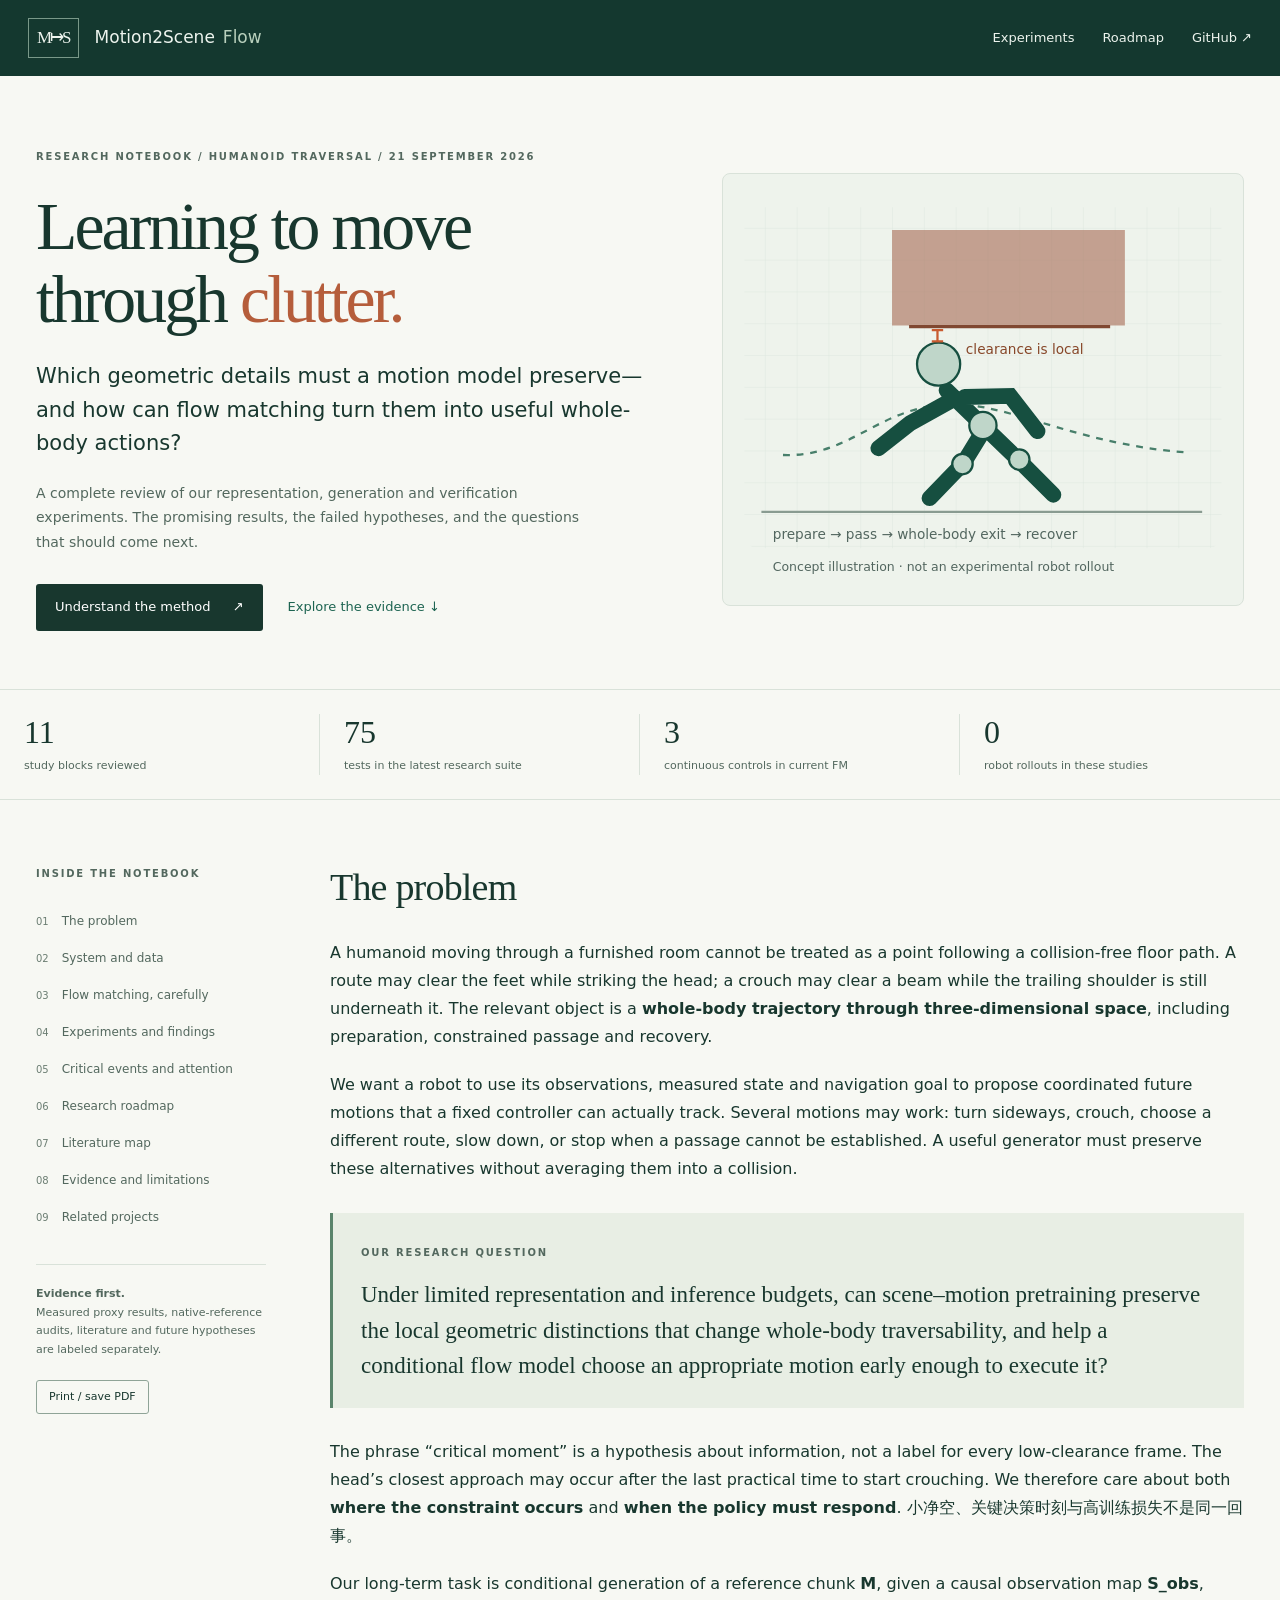
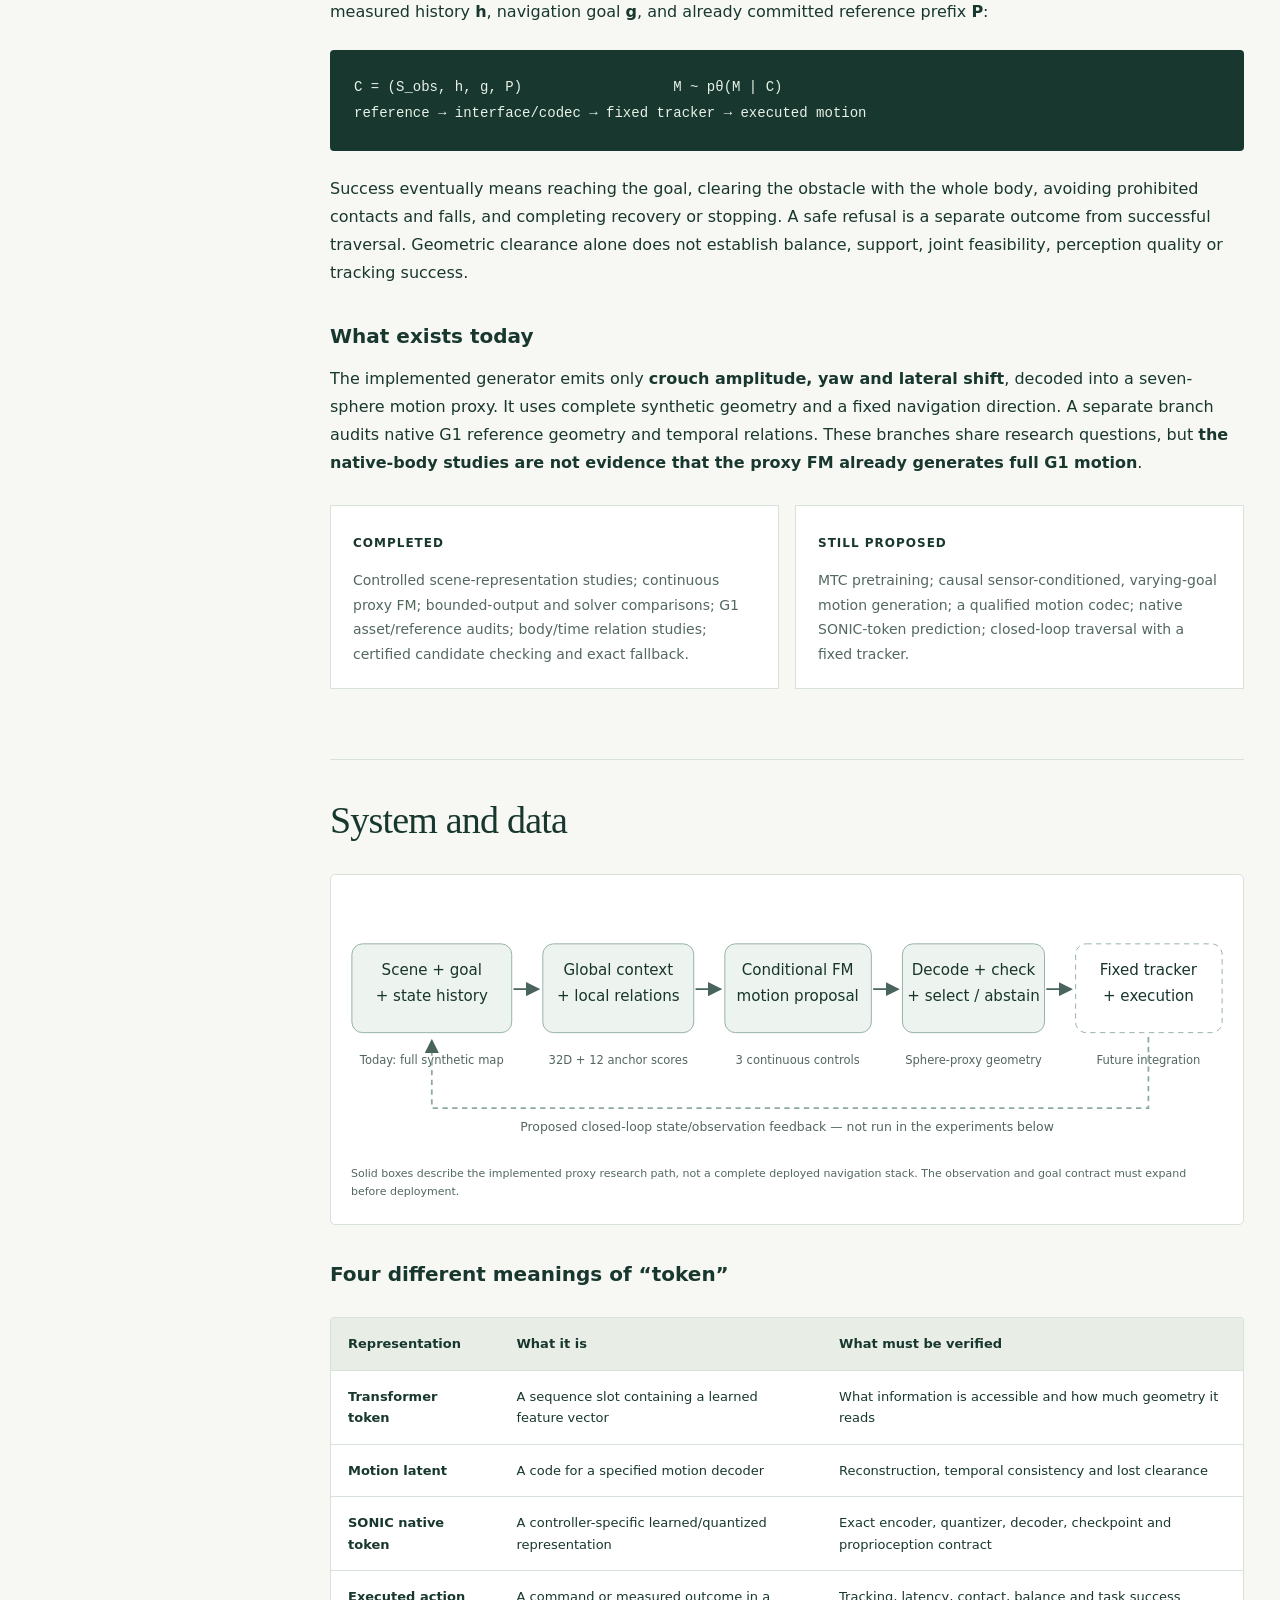
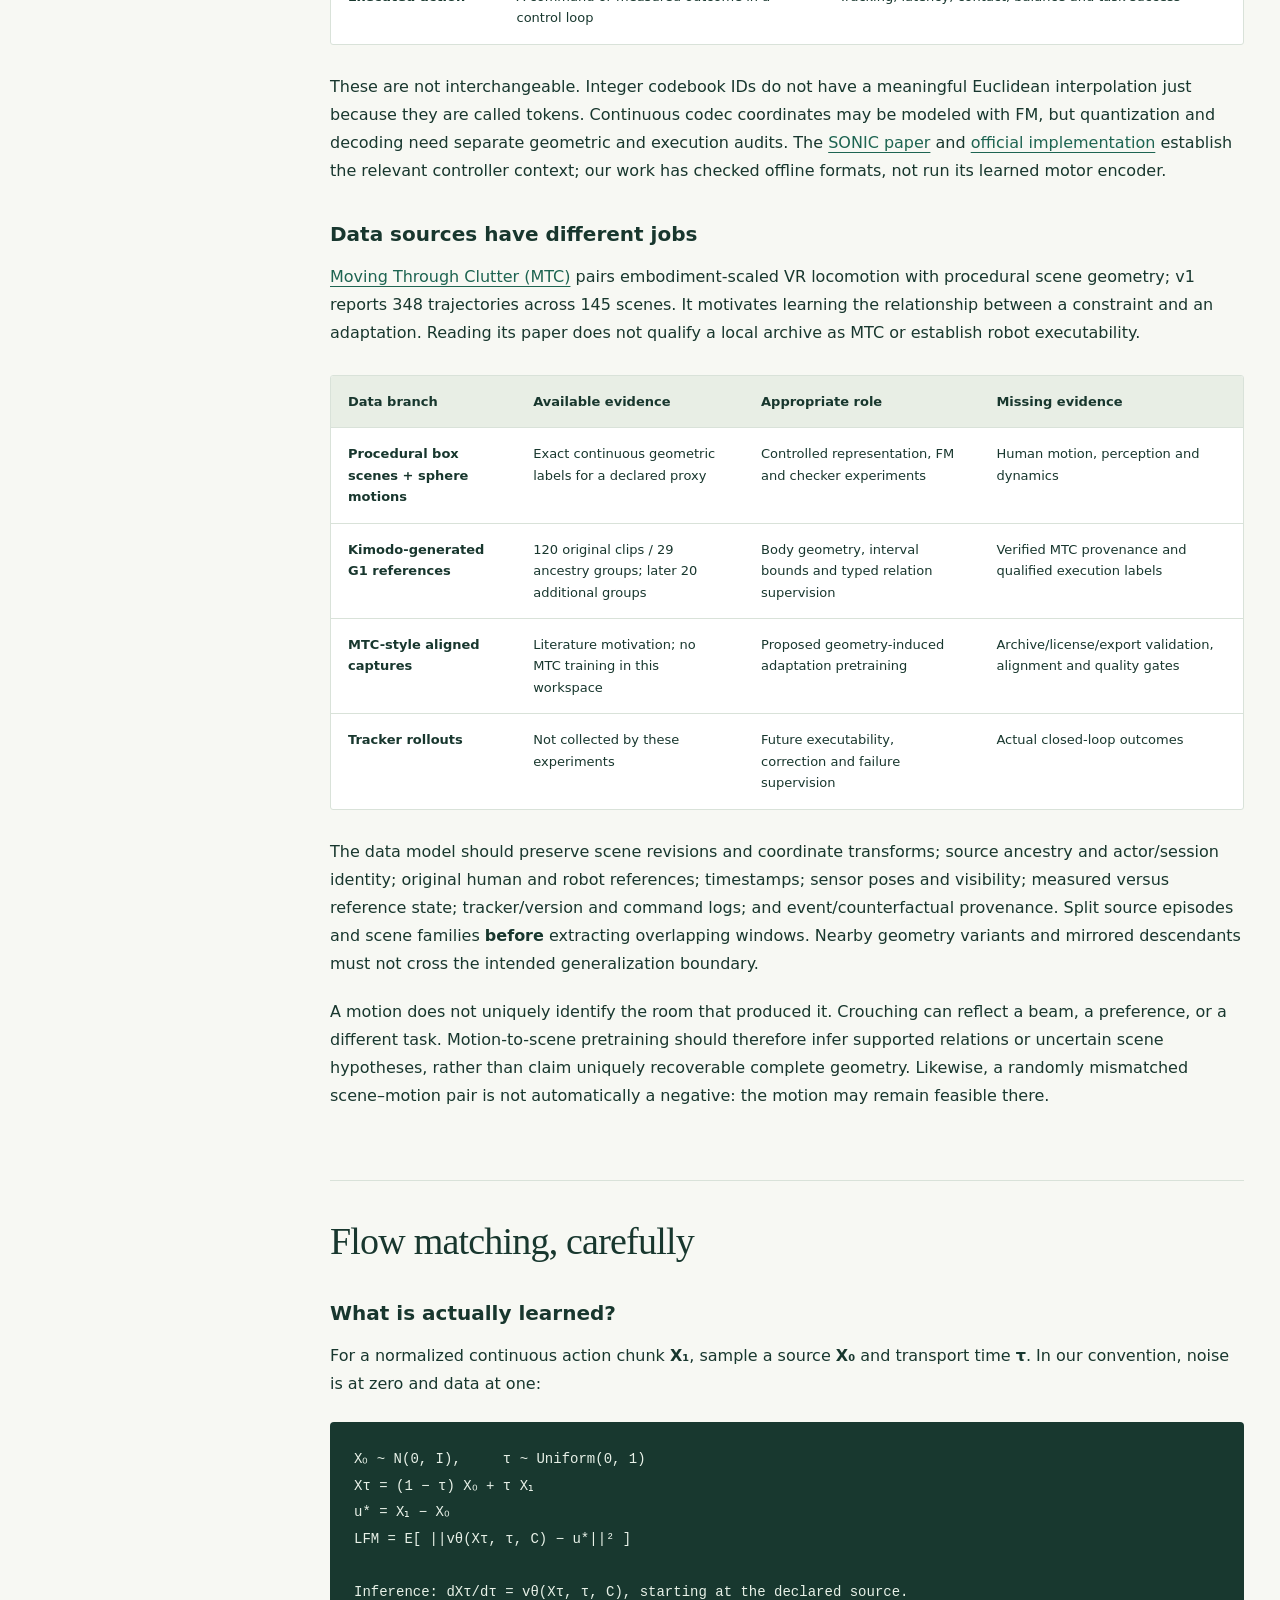
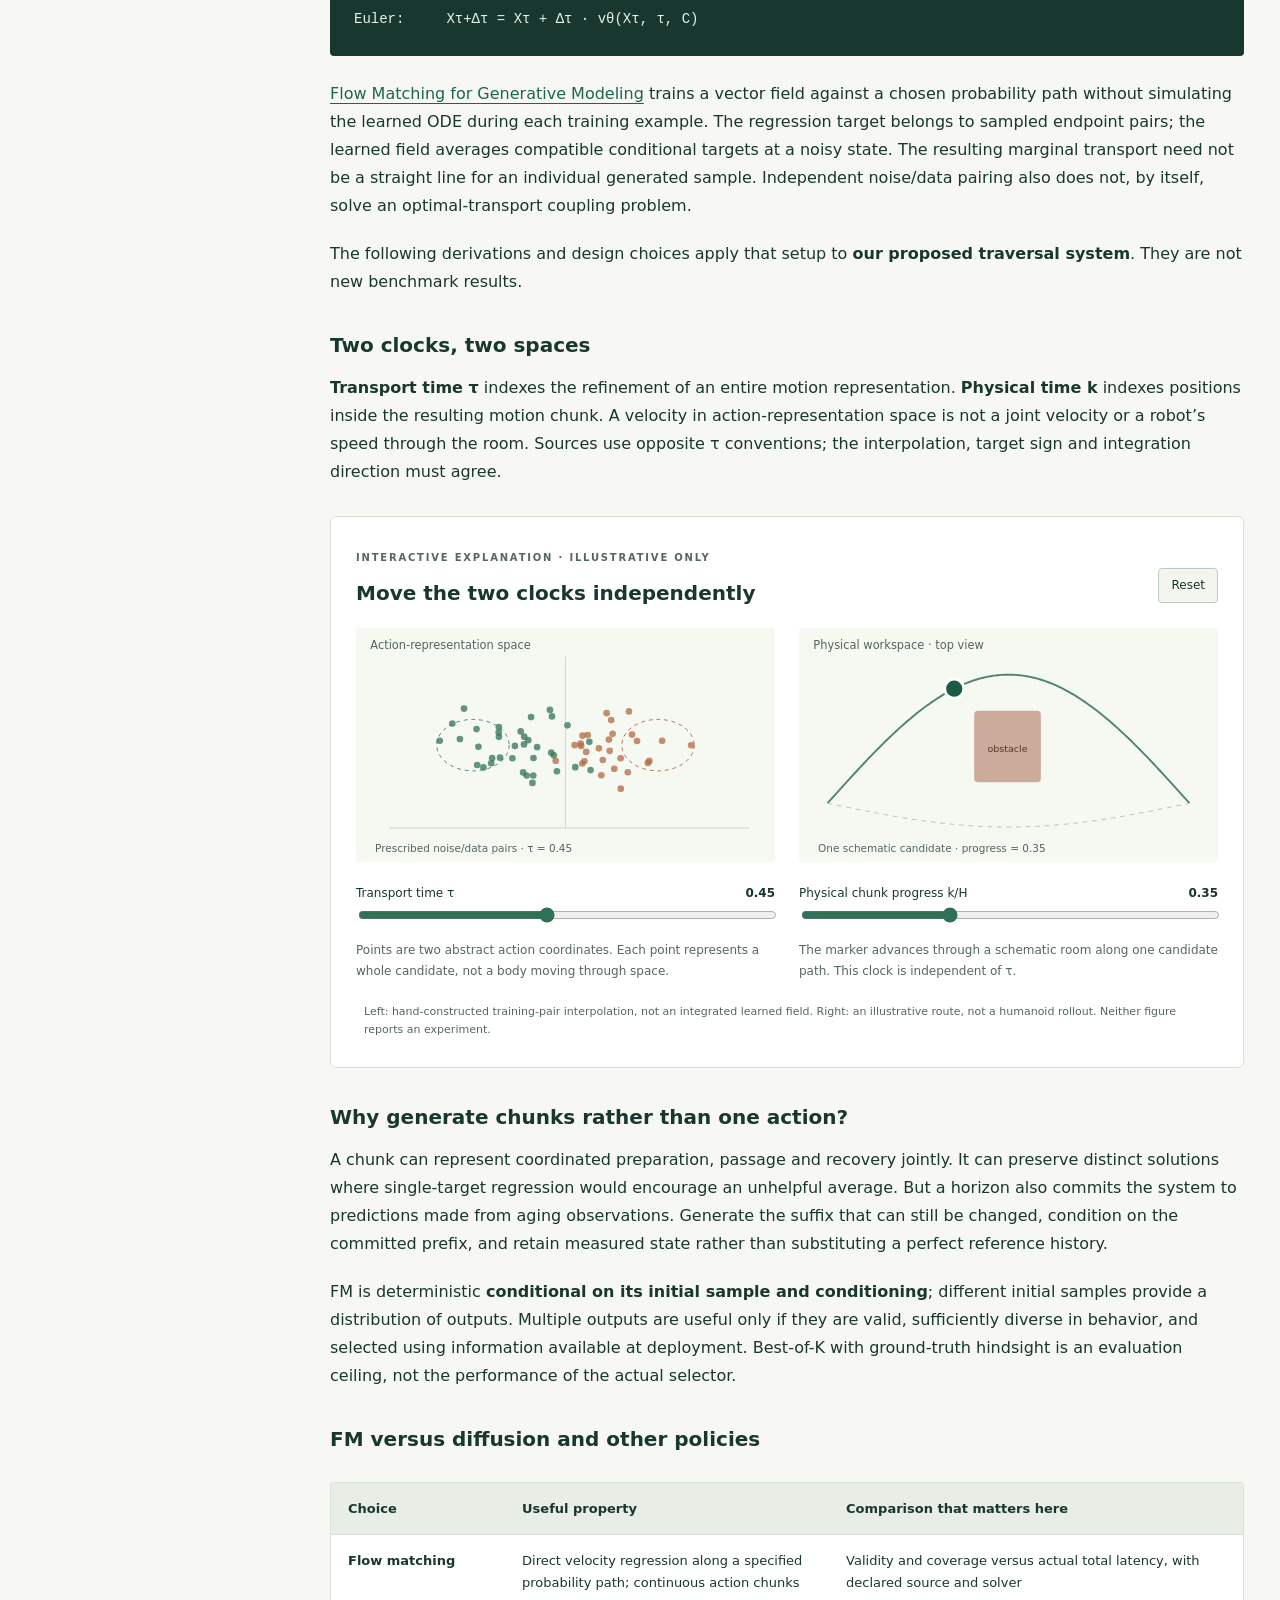
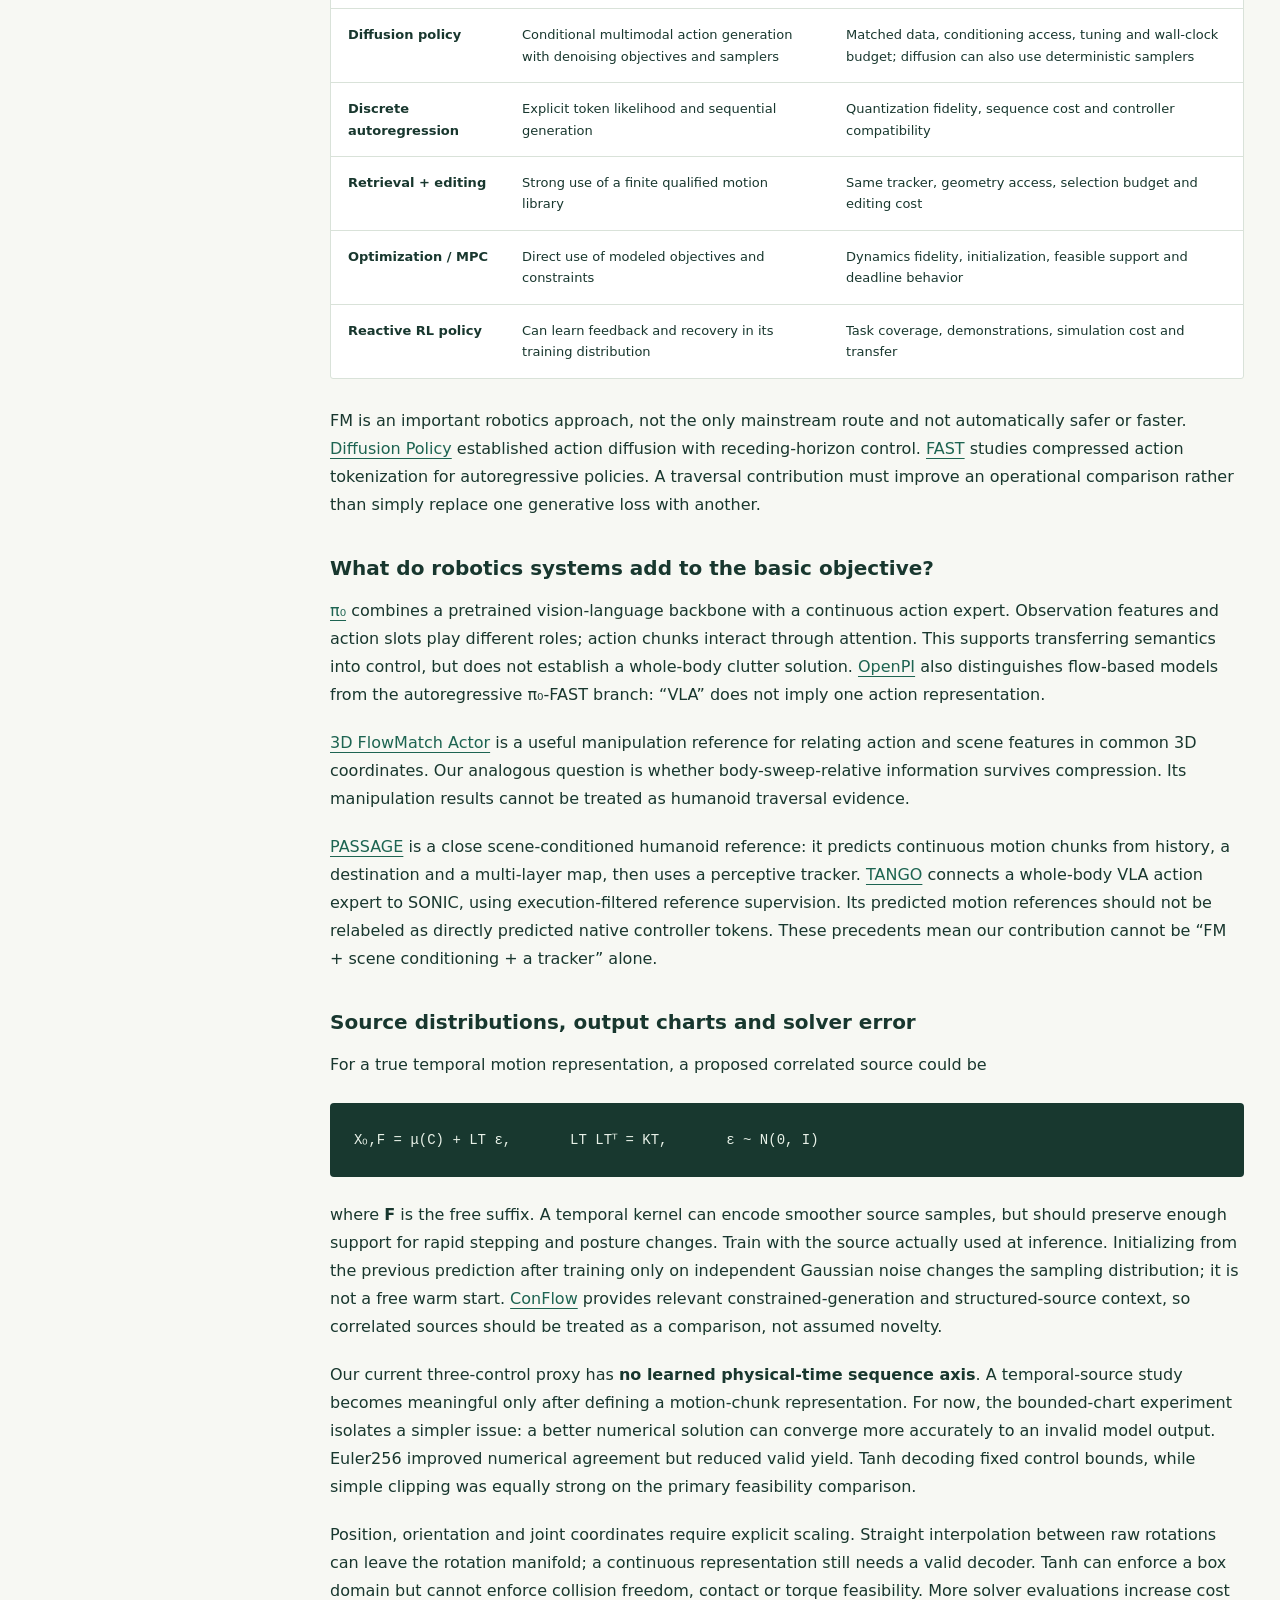
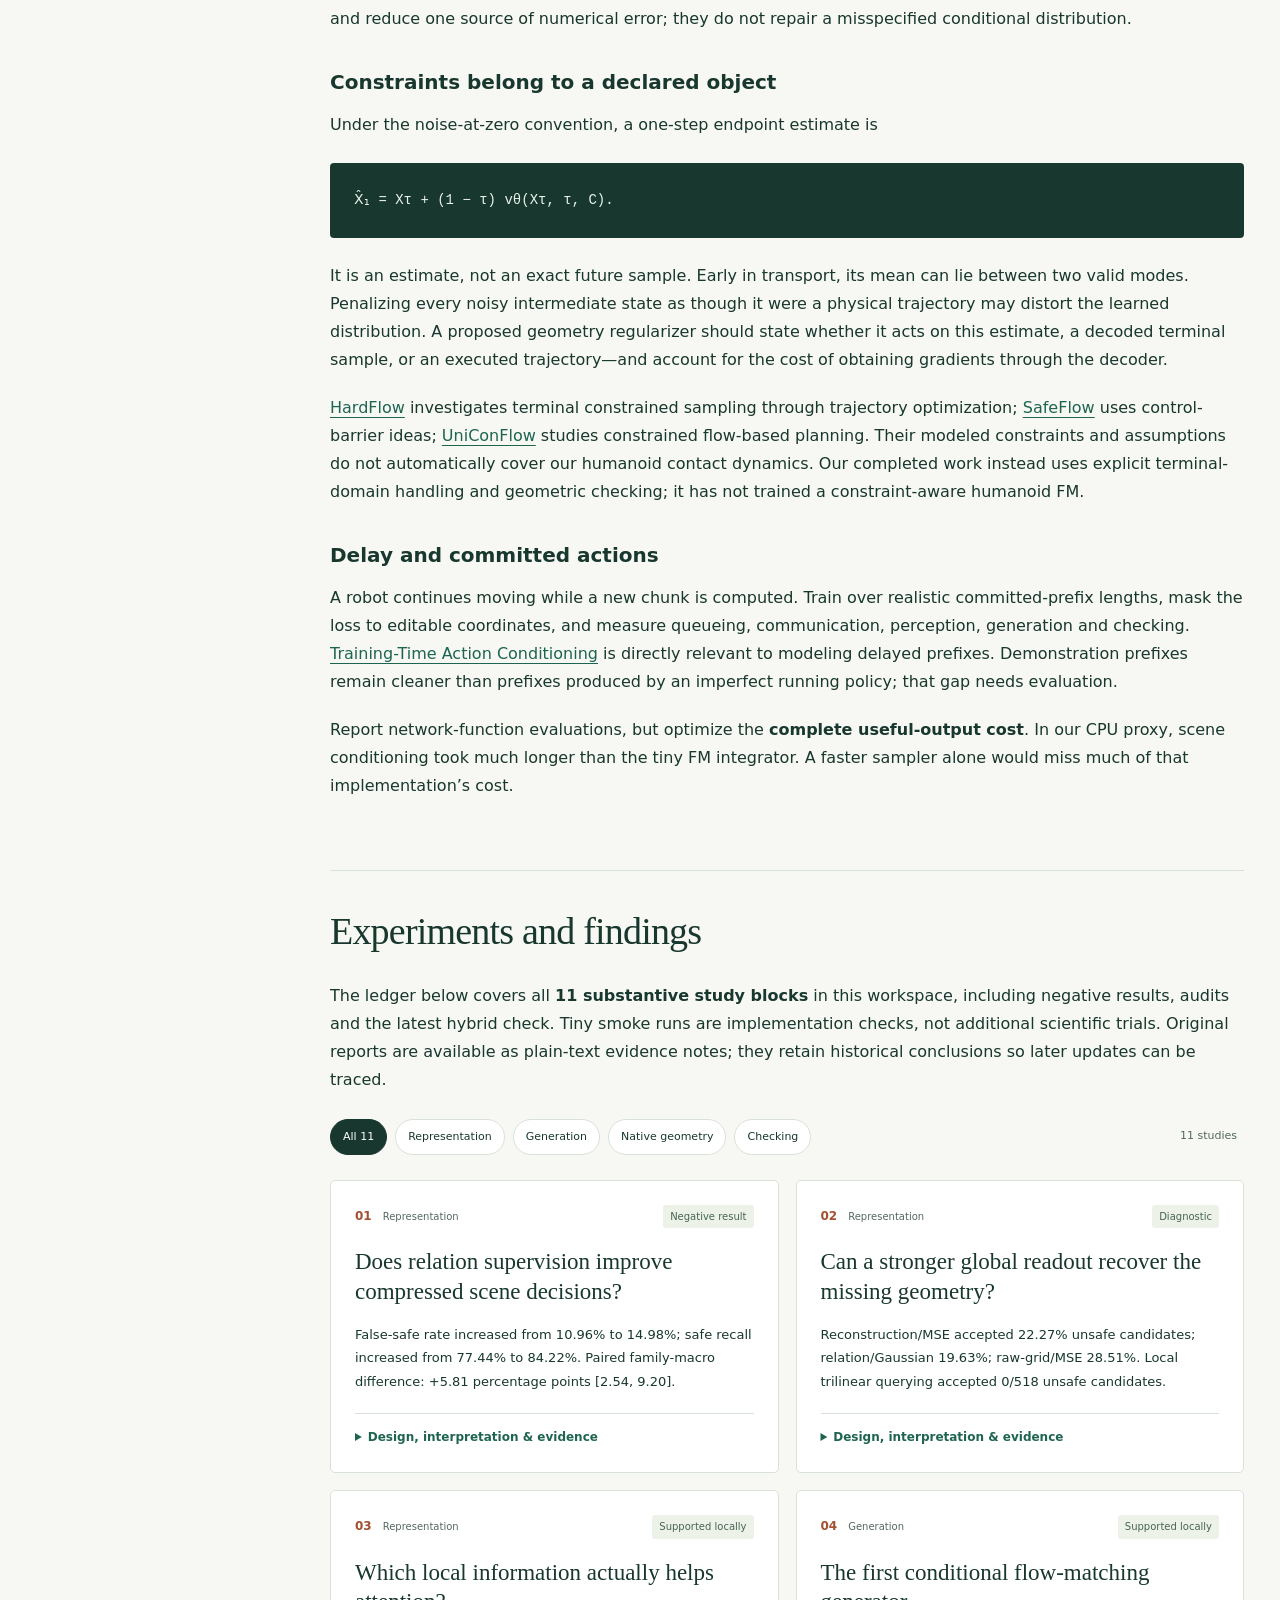
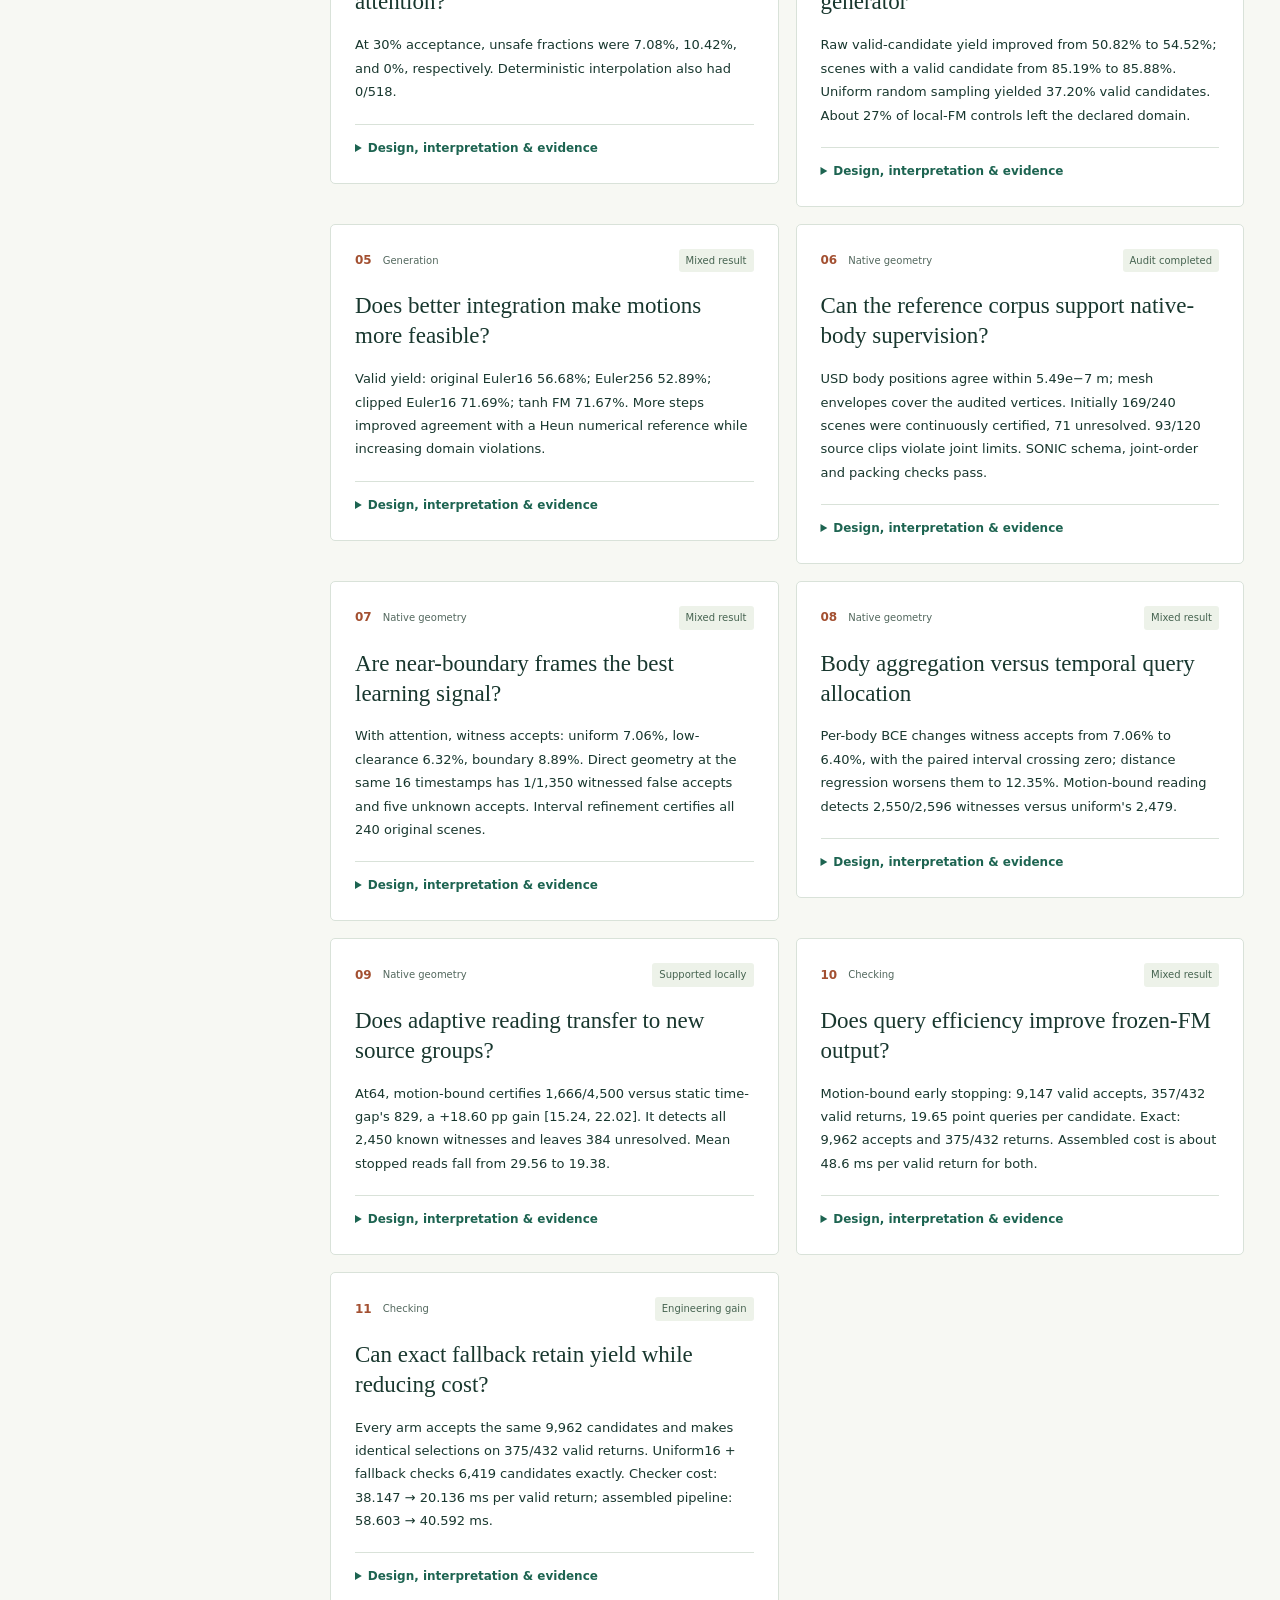
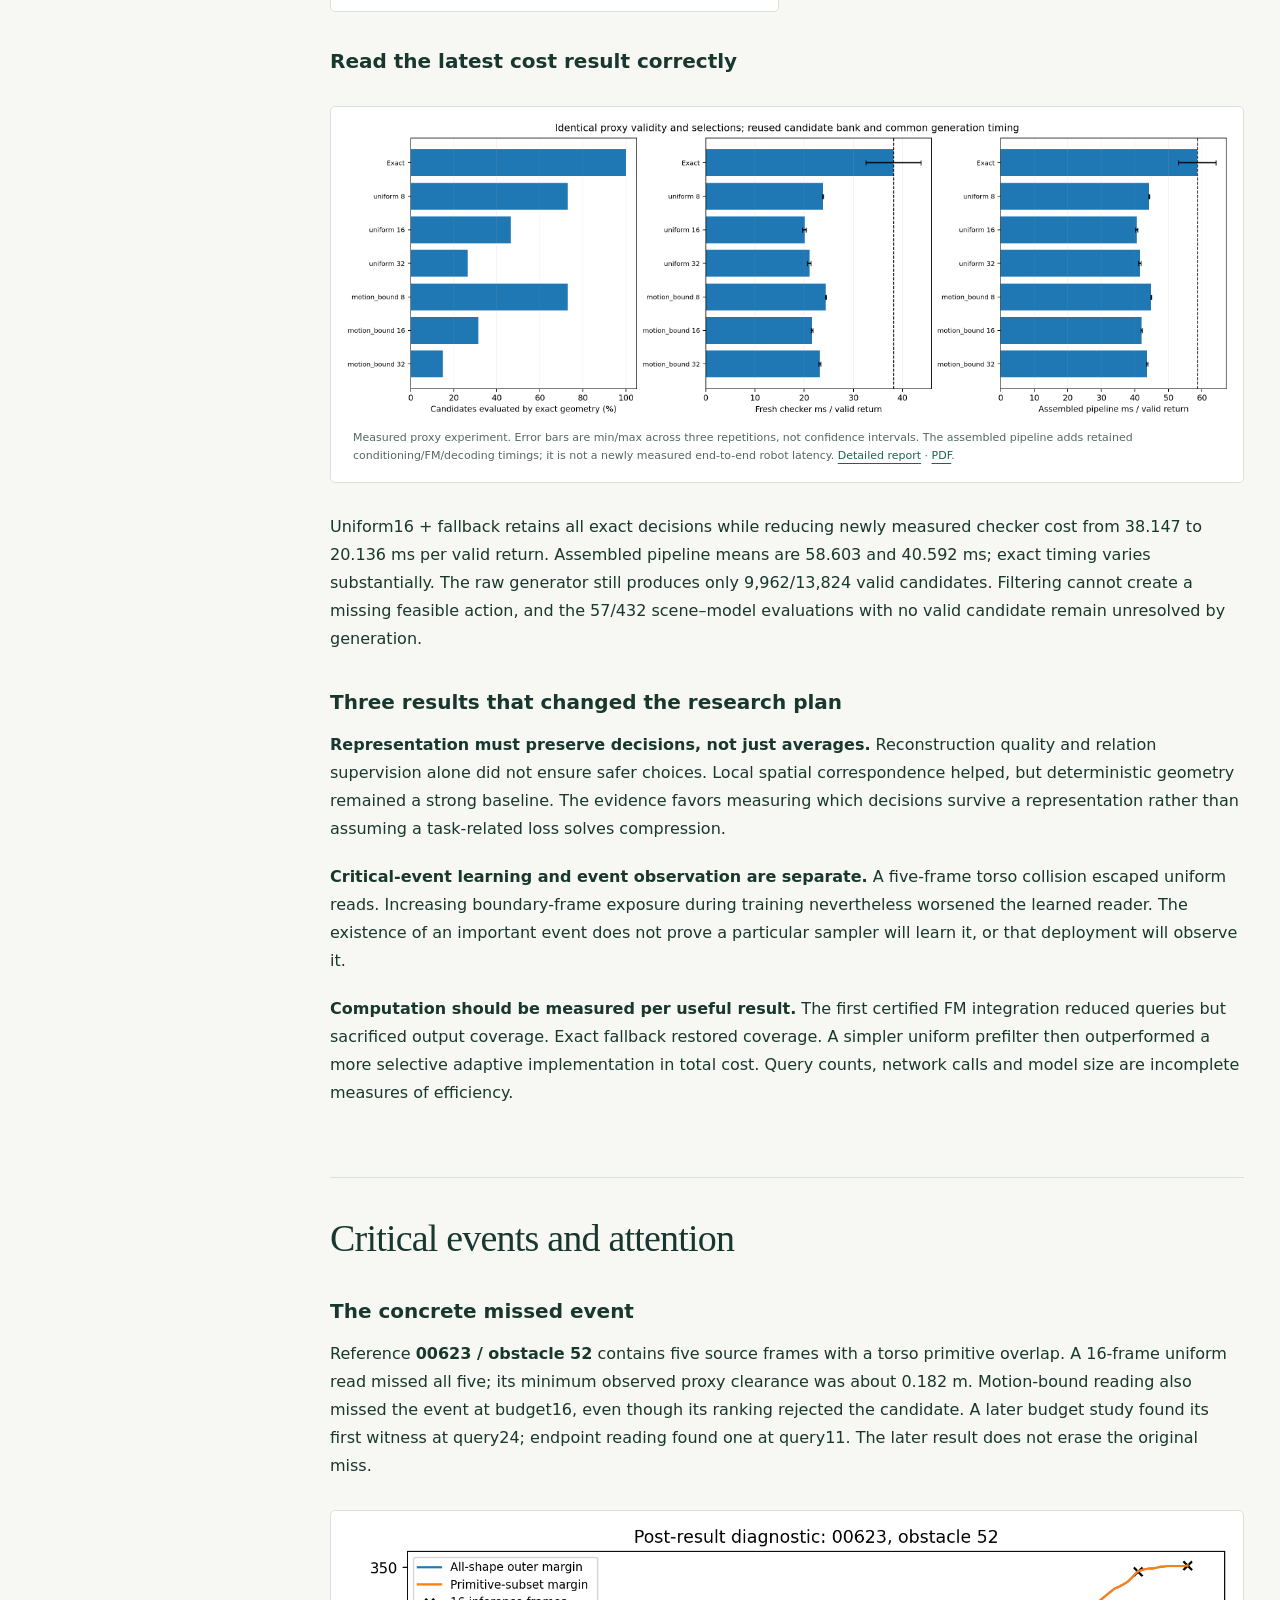
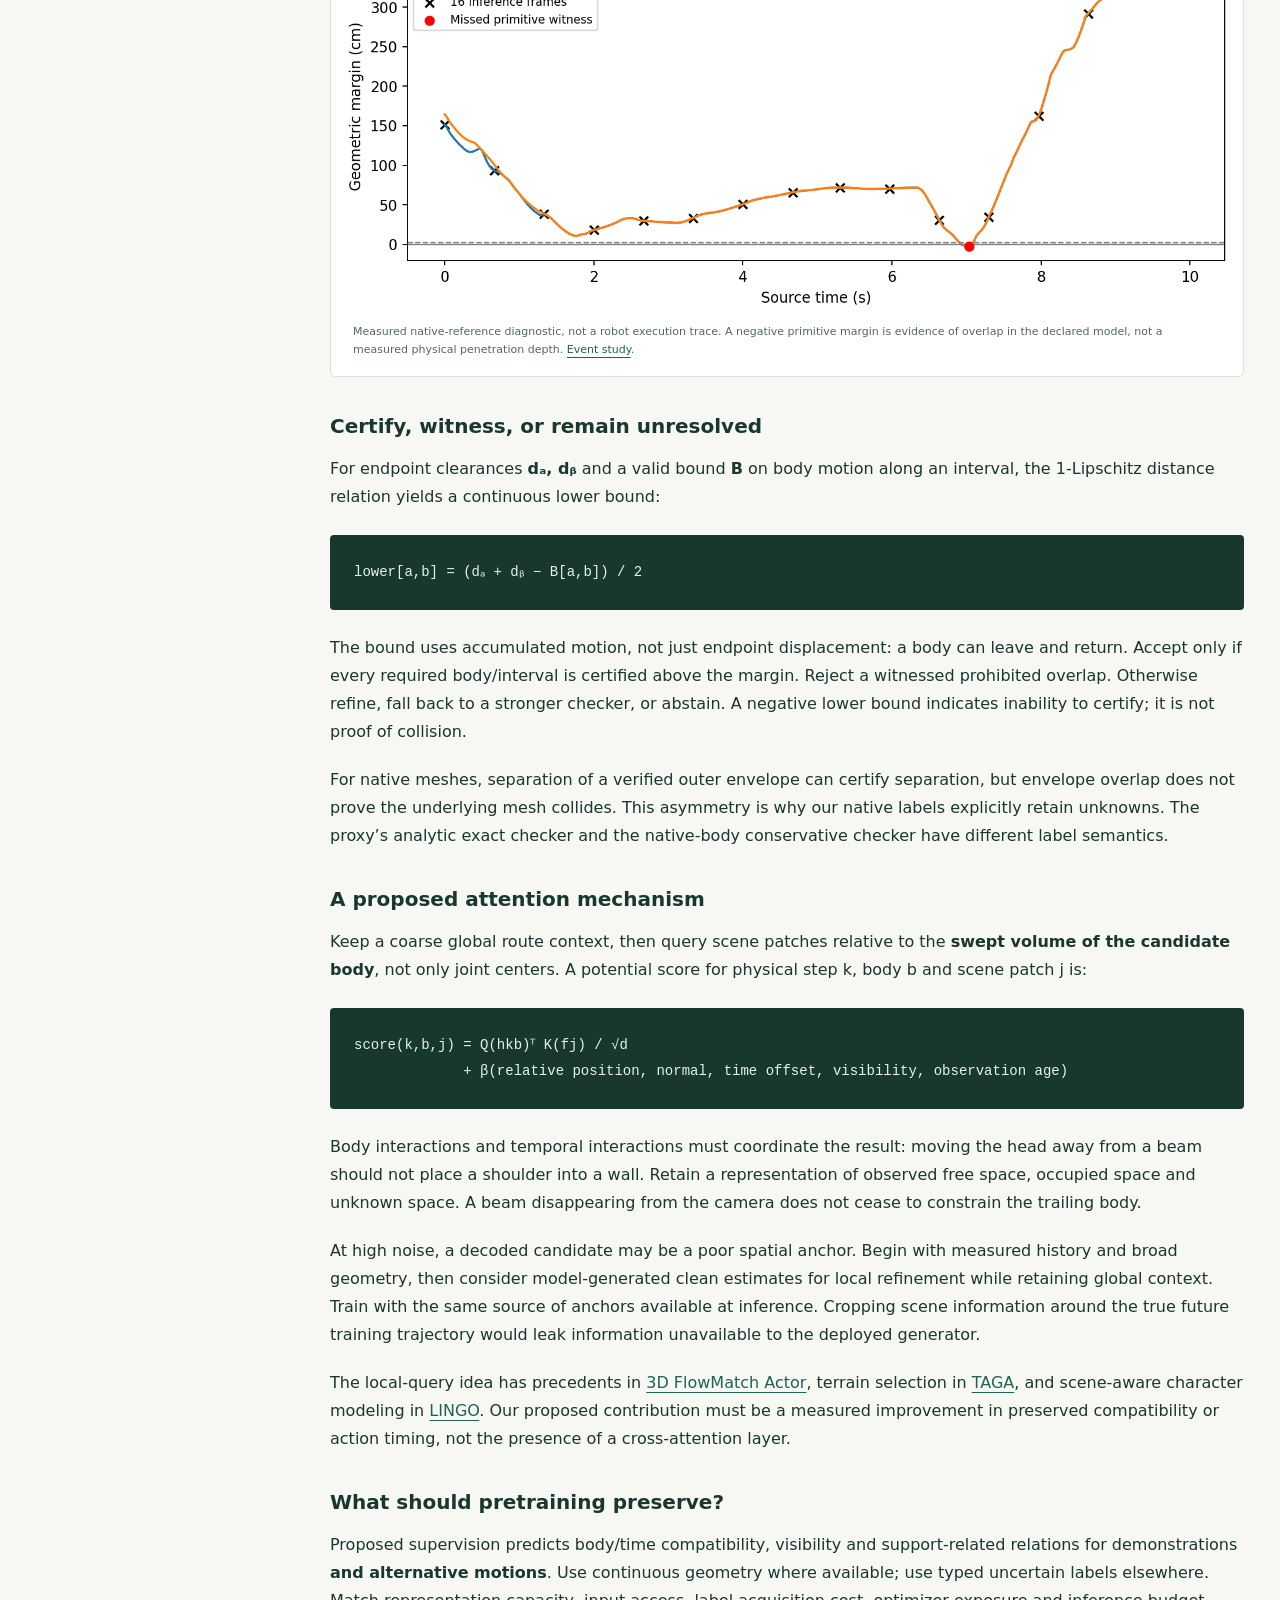
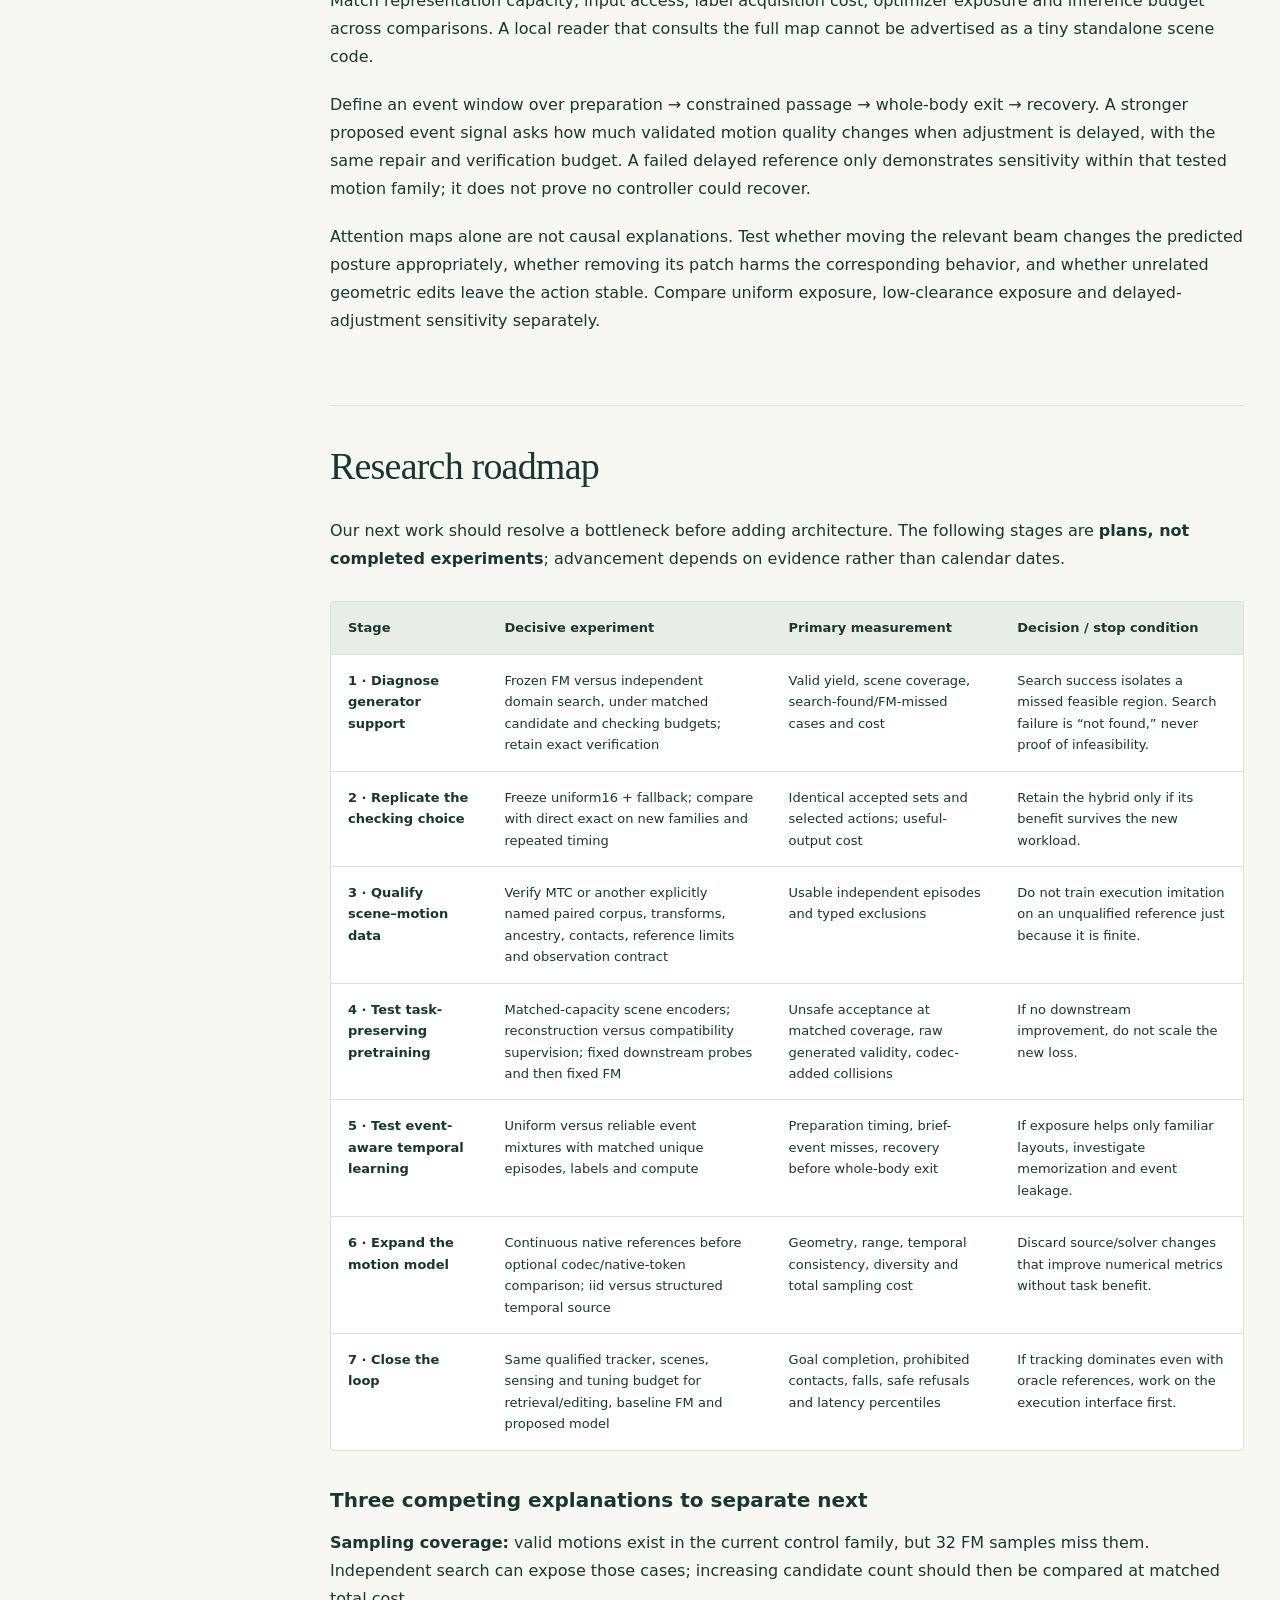
==== index.html @ 79f8e3c0 "Publish Motion2Scene Flow research review and experiment ledger" ====
<!doctype html>
<html lang="en"><head><meta charset="utf-8"><meta name="viewport" content="width=device-width, initial-scale=1">
<title>Motion2Scene Flow — Learning to move through clutter</title>
<meta name="description" content="A research review of scene–motion representations, flow matching for robotics, eleven controlled experiments, and the path toward scene-aware humanoid traversal.">
<meta name="theme-color" content="#14382f"><meta property="og:title" content="Motion2Scene Flow — Research, evidence and next steps"><meta property="og:description" content="What geometry must a motion model preserve? Eleven experiments, an illustrated flow-matching guide, and a testable research roadmap.">
<link rel="icon" href="assets/favicon.svg" type="image/svg+xml"><link rel="stylesheet" href="style.css"><script defer src="app.js"></script></head>
<body><a class="skip" href="#the-problem">Skip to research</a>
<header class="topbar"><a class="brand" href="#top"><span class="brand-mark">M↦S</span> Motion2Scene <strong>Flow</strong></a><div class="top-links"><a href="#experiments-and-findings">Experiments</a><a href="#research-roadmap">Roadmap</a><a href="https://github.com/linjiw/motion2scene-flow">GitHub ↗</a></div></header>
<div class="hero" id="top"><div class="hero-copy"><p class="eyebrow">Research notebook / Humanoid traversal / 21 September 2026</p><h1>Learning to move<br>through <em>clutter.</em></h1><p class="lede">Which geometric details must a motion model preserve—and how can flow matching turn them into useful whole-body actions?</p><p class="hero-description">A complete review of our representation, generation and verification experiments. The promising results, the failed hypotheses, and the questions that should come next.</p><div class="hero-actions"><a class="button" href="#flow-matching-carefully">Understand the method <span>↗</span></a><a class="text-link" href="#experiments-and-findings">Explore the evidence ↓</a></div></div>
<div class="hero-visual"><svg viewBox="0 0 440 340" role="img" aria-label="Conceptual whole-body clearance diagram beneath an overhead obstacle"><defs><pattern id="grid" width="28" height="28" patternUnits="userSpaceOnUse"><path d="M28 0H0V28" fill="none" stroke="#d4e0d7" stroke-width=".6"/></pattern></defs><rect x="10" y="10" width="420" height="300" rx="12" fill="url(#grid)"/><path d="M25 278H413" stroke="#899b91" stroke-width="2"/><path d="M140 30H345V114H140Z" fill="#ad7660" opacity=".65"/><path d="M155 115H332" stroke="#804831" stroke-width="3"/><path d="M44 228C100 230 124 191 180 184S293 218 402 226" fill="none" stroke="#487f6b" stroke-width="2" stroke-dasharray="6 6"/><g stroke="#164f40" stroke-width="14" stroke-linecap="round" fill="none"><path d="M188 171L222 204L203 235L173 266M222 204L251 232L282 263M194 179L156 200L128 222M204 177L244 176L268 207"/></g><g fill="#bfd6c9" stroke="#164f40" stroke-width="2"><circle cx="181" cy="148" r="19"/><circle cx="220" cy="202" r="12"/><circle cx="202" cy="236" r="9"/><circle cx="252" cy="232" r="9"/></g><path d="M180 118V128M175 118H185M175 128H185" stroke="#c95b30" stroke-width="2"/><text x="205" y="139" fill="#874729" font-size="12">clearance is local</text><text x="35" y="302" fill="#52665f" font-size="12">prepare → pass → whole-body exit → recover</text><text x="35" y="330" fill="#52665f" font-size="11">Concept illustration · not an experimental robot rollout</text></svg></div></div>
<div class="status-strip"><div><b>11</b><span>study blocks reviewed</span></div><div><b>75</b><span>tests in the latest research suite</span></div><div><b>3</b><span>continuous controls in current FM</span></div><div><b>0</b><span>robot rollouts in these studies</span></div></div>
<div class="page-layout"><aside><nav aria-label="Research contents"><p class="eyebrow">Inside the notebook</p><a href="#the-problem"><span>01</span>The problem</a><a href="#system-and-data"><span>02</span>System and data</a><a href="#flow-matching-carefully"><span>03</span>Flow matching, carefully</a><a href="#experiments-and-findings"><span>04</span>Experiments and findings</a><a href="#critical-events-and-attention"><span>05</span>Critical events and attention</a><a href="#research-roadmap"><span>06</span>Research roadmap</a><a href="#literature-map"><span>07</span>Literature map</a><a href="#evidence-and-limitations"><span>08</span>Evidence and limitations</a><a href="#related-projects"><span>09</span>Related projects</a></nav><div class="aside-note"><b>Evidence first.</b><p>Measured proxy results, native-reference audits, literature and future hypotheses are labeled separately.</p><button type="button" id="print-review">Print / save PDF</button></div></aside><main><section class="chapter"><h2 id="the-problem">The problem</h2>
<p>A humanoid moving through a furnished room cannot be treated as a point following a collision-free floor path. A route may clear the feet while striking the head; a crouch may clear a beam while the trailing shoulder is still underneath it. The relevant object is a <strong>whole-body trajectory through three-dimensional space</strong>, including preparation, constrained passage and recovery.</p>
<p>We want a robot to use its observations, measured state and navigation goal to propose coordinated future motions that a fixed controller can actually track. Several motions may work: turn sideways, crouch, choose a different route, slow down, or stop when a passage cannot be established. A useful generator must preserve these alternatives without averaging them into a collision.</p>
<div class="callout question"><span class="eyebrow">Our research question</span><p>Under limited representation and inference budgets, can scene–motion pretraining preserve the local geometric distinctions that change whole-body traversability, and help a conditional flow model choose an appropriate motion early enough to execute it?</p></div>

<p>The phrase “critical moment” is a hypothesis about information, not a label for every low-clearance frame. The head’s closest approach may occur after the last practical time to start crouching. We therefore care about both <strong>where the constraint occurs</strong> and <strong>when the policy must respond</strong>. 小净空、关键决策时刻与高训练损失不是同一回事。</p>
<p>Our long-term task is conditional generation of a reference chunk <strong>M</strong>, given a causal observation map <strong>S_obs</strong>, measured history <strong>h</strong>, navigation goal <strong>g</strong>, and already committed reference prefix <strong>P</strong>:</p>
<pre><code class="language-text">C = (S_obs, h, g, P)                  M ~ pθ(M | C)
reference → interface/codec → fixed tracker → executed motion
</code></pre>
<p>Success eventually means reaching the goal, clearing the obstacle with the whole body, avoiding prohibited contacts and falls, and completing recovery or stopping. A safe refusal is a separate outcome from successful traversal. Geometric clearance alone does not establish balance, support, joint feasibility, perception quality or tracking success.</p>
<h3 id="what-exists-today">What exists today</h3>
<p>The implemented generator emits only <strong>crouch amplitude, yaw and lateral shift</strong>, decoded into a seven-sphere motion proxy. It uses complete synthetic geometry and a fixed navigation direction. A separate branch audits native G1 reference geometry and temporal relations. These branches share research questions, but <strong>the native-body studies are not evidence that the proxy FM already generates full G1 motion</strong>.</p>
<div class="scope-grid"><div><b>Completed</b><p>Controlled scene-representation studies; continuous proxy FM; bounded-output and solver comparisons; G1 asset/reference audits; body/time relation studies; certified candidate checking and exact fallback.</p></div><div><b>Still proposed</b><p>MTC pretraining; causal sensor-conditioned, varying-goal motion generation; a qualified motion codec; native SONIC-token prediction; closed-loop traversal with a fixed tracker.</p></div></div>

</section><section class="chapter"><h2 id="system-and-data">System and data</h2>
<figure class="architecture"><svg viewBox="0 0 1000 290" role="img" aria-labelledby="arch-title arch-desc"><title id="arch-title">Proposed research system and the implemented proxy path</title><desc id="arch-desc">Observations and goals feed scene representations and a conditional flow generator. Decoded motion is checked before a future tracker interface. Dashed boxes indicate unimplemented deployment components.</desc><defs><marker id="arrow" markerWidth="8" markerHeight="8" refX="7" refY="4" orient="auto"><path d="M0 0L8 4L0 8" fill="#49635d"/></marker></defs><g fill="#edf4ef" stroke="#8caaa0"><rect x="10" y="55" width="180" height="100" rx="12"/><rect x="225" y="55" width="170" height="100" rx="12"/><rect x="430" y="55" width="165" height="100" rx="12"/><rect x="630" y="55" width="160" height="100" rx="12"/></g><rect x="825" y="55" width="165" height="100" rx="12" fill="#fff" stroke="#8caaa0" stroke-dasharray="6 5"/><g font-size="17" fill="#18352c" text-anchor="middle"><text x="100" y="90">Scene + goal</text><text x="100" y="119">+ state history</text><text x="310" y="90">Global context</text><text x="310" y="119">+ local relations</text><text x="512" y="90">Conditional FM</text><text x="512" y="119">motion proposal</text><text x="710" y="90">Decode + check</text><text x="710" y="119">+ select / abstain</text><text x="907" y="90">Fixed tracker</text><text x="907" y="119">+ execution</text></g><g stroke="#49635d" stroke-width="2" marker-end="url(#arrow)"><path d="M192 106H220"/><path d="M397 106H425"/><path d="M597 106H625"/><path d="M792 106H820"/></g><g font-size="13" fill="#52665f" text-anchor="middle"><text x="100" y="190">Today: full synthetic map</text><text x="310" y="190">32D + 12 anchor scores</text><text x="512" y="190">3 continuous controls</text><text x="710" y="190">Sphere-proxy geometry</text><text x="907" y="190">Future integration</text></g><path d="M907 160V240H100V164" fill="none" stroke="#8caaa0" stroke-width="2" stroke-dasharray="6 5" marker-end="url(#arrow)"/><text x="500" y="266" text-anchor="middle" font-size="14" fill="#52665f">Proposed closed-loop state/observation feedback — not run in the experiments below</text></svg><figcaption>Solid boxes describe the implemented proxy research path, not a complete deployed navigation stack. The observation and goal contract must expand before deployment.</figcaption></figure>

<h3 id="four-different-meanings-of-token">Four different meanings of “token”</h3>
<div class="table-scroll" tabindex="0" role="region" aria-label="Scrollable comparison table"><table>
<thead>
<tr>
<th>Representation</th>
<th>What it is</th>
<th>What must be verified</th>
</tr>
</thead>
<tbody>
<tr>
<td>Transformer token</td>
<td>A sequence slot containing a learned feature vector</td>
<td>What information is accessible and how much geometry it reads</td>
</tr>
<tr>
<td>Motion latent</td>
<td>A code for a specified motion decoder</td>
<td>Reconstruction, temporal consistency and lost clearance</td>
</tr>
<tr>
<td>SONIC native token</td>
<td>A controller-specific learned/quantized representation</td>
<td>Exact encoder, quantizer, decoder, checkpoint and proprioception contract</td>
</tr>
<tr>
<td>Executed action</td>
<td>A command or measured outcome in a control loop</td>
<td>Tracking, latency, contact, balance and task success</td>
</tr>
</tbody>
</table></div>
<p>These are not interchangeable. Integer codebook IDs do not have a meaningful Euclidean interpolation just because they are called tokens. Continuous codec coordinates may be modeled with FM, but quantization and decoding need separate geometric and execution audits. The <a href="https://arxiv.org/html/2511.07820v4">SONIC paper</a> and <a href="https://github.com/NVlabs/GR00T-WholeBodyControl">official implementation</a> establish the relevant controller context; our work has checked offline formats, not run its learned motor encoder.</p>
<h3 id="data-sources-have-different-jobs">Data sources have different jobs</h3>
<p><a href="https://arxiv.org/html/2603.05993v1">Moving Through Clutter (MTC)</a> pairs embodiment-scaled VR locomotion with procedural scene geometry; v1 reports 348 trajectories across 145 scenes. It motivates learning the relationship between a constraint and an adaptation. Reading its paper does not qualify a local archive as MTC or establish robot executability.</p>
<div class="table-scroll" tabindex="0" role="region" aria-label="Scrollable comparison table"><table>
<thead>
<tr>
<th>Data branch</th>
<th>Available evidence</th>
<th>Appropriate role</th>
<th>Missing evidence</th>
</tr>
</thead>
<tbody>
<tr>
<td>Procedural box scenes + sphere motions</td>
<td>Exact continuous geometric labels for a declared proxy</td>
<td>Controlled representation, FM and checker experiments</td>
<td>Human motion, perception and dynamics</td>
</tr>
<tr>
<td>Kimodo-generated G1 references</td>
<td>120 original clips / 29 ancestry groups; later 20 additional groups</td>
<td>Body geometry, interval bounds and typed relation supervision</td>
<td>Verified MTC provenance and qualified execution labels</td>
</tr>
<tr>
<td>MTC-style aligned captures</td>
<td>Literature motivation; no MTC training in this workspace</td>
<td>Proposed geometry-induced adaptation pretraining</td>
<td>Archive/license/export validation, alignment and quality gates</td>
</tr>
<tr>
<td>Tracker rollouts</td>
<td>Not collected by these experiments</td>
<td>Future executability, correction and failure supervision</td>
<td>Actual closed-loop outcomes</td>
</tr>
</tbody>
</table></div>
<p>The data model should preserve scene revisions and coordinate transforms; source ancestry and actor/session identity; original human and robot references; timestamps; sensor poses and visibility; measured versus reference state; tracker/version and command logs; and event/counterfactual provenance. Split source episodes and scene families <strong>before</strong> extracting overlapping windows. Nearby geometry variants and mirrored descendants must not cross the intended generalization boundary.</p>
<p>A motion does not uniquely identify the room that produced it. Crouching can reflect a beam, a preference, or a different task. Motion-to-scene pretraining should therefore infer supported relations or uncertain scene hypotheses, rather than claim uniquely recoverable complete geometry. Likewise, a randomly mismatched scene–motion pair is not automatically a negative: the motion may remain feasible there.</p>
</section><section class="chapter"><h2 id="flow-matching-carefully">Flow matching, carefully</h2>
<h3 id="what-is-actually-learned">What is actually learned?</h3>
<p>For a normalized continuous action chunk <strong>X₁</strong>, sample a source <strong>X₀</strong> and transport time <strong>τ</strong>. In our convention, noise is at zero and data at one:</p>
<pre><code class="language-text">X₀ ~ N(0, I),     τ ~ Uniform(0, 1)
Xτ = (1 − τ) X₀ + τ X₁
u* = X₁ − X₀
LFM = E[ ||vθ(Xτ, τ, C) − u*||² ]

Inference: dXτ/dτ = vθ(Xτ, τ, C), starting at the declared source.
Euler:     Xτ+Δτ = Xτ + Δτ · vθ(Xτ, τ, C)
</code></pre>
<p><a href="https://arxiv.org/abs/2210.02747">Flow Matching for Generative Modeling</a> trains a vector field against a chosen probability path without simulating the learned ODE during each training example. The regression target belongs to sampled endpoint pairs; the learned field averages compatible conditional targets at a noisy state. The resulting marginal transport need not be a straight line for an individual generated sample. Independent noise/data pairing also does not, by itself, solve an optimal-transport coupling problem.</p>
<p>The following derivations and design choices apply that setup to <strong>our proposed traversal system</strong>. They are not new benchmark results.</p>
<h3 id="two-clocks-two-spaces">Two clocks, two spaces</h3>
<p><strong>Transport time τ</strong> indexes the refinement of an entire motion representation. <strong>Physical time k</strong> indexes positions inside the resulting motion chunk. A velocity in action-representation space is not a joint velocity or a robot’s speed through the room. Sources use opposite τ conventions; the interpolation, target sign and integration direction must agree.</p>
<div class="interactive" id="flow-demo"><div class="demo-heading"><div><span class="eyebrow">Interactive explanation · illustrative only</span><h3>Move the two clocks independently</h3></div><button id="reset-demo" type="button">Reset</button></div><div class="demo-grid"><div><svg id="transport-plot" viewBox="0 0 440 245" role="img" aria-label="Prescribed interpolation from noise samples to two action modes"></svg><label for="transport">Transport time τ <output id="transport-value">0.45</output></label><input id="transport" type="range" min="0" max="100" value="45"/><p>Points are two abstract action coordinates. Each point represents a whole candidate, not a body moving through space.</p></div><div><svg id="physical-plot" viewBox="0 0 440 245" role="img" aria-label="Robot progressing along a candidate path around an obstacle"></svg><label for="physical">Physical chunk progress k/H <output id="physical-value">0.35</output></label><input id="physical" type="range" min="0" max="100" value="35"/><p>The marker advances through a schematic room along one candidate path. This clock is independent of τ.</p></div></div><p class="caption">Left: hand-constructed training-pair interpolation, not an integrated learned field. Right: an illustrative route, not a humanoid rollout. Neither figure reports an experiment.</p></div>

<h3 id="why-generate-chunks-rather-than-one-action">Why generate chunks rather than one action?</h3>
<p>A chunk can represent coordinated preparation, passage and recovery jointly. It can preserve distinct solutions where single-target regression would encourage an unhelpful average. But a horizon also commits the system to predictions made from aging observations. Generate the suffix that can still be changed, condition on the committed prefix, and retain measured state rather than substituting a perfect reference history.</p>
<p>FM is deterministic <strong>conditional on its initial sample and conditioning</strong>; different initial samples provide a distribution of outputs. Multiple outputs are useful only if they are valid, sufficiently diverse in behavior, and selected using information available at deployment. Best-of-K with ground-truth hindsight is an evaluation ceiling, not the performance of the actual selector.</p>
<h3 id="fm-versus-diffusion-and-other-policies">FM versus diffusion and other policies</h3>
<div class="table-scroll" tabindex="0" role="region" aria-label="Scrollable comparison table"><table>
<thead>
<tr>
<th>Choice</th>
<th>Useful property</th>
<th>Comparison that matters here</th>
</tr>
</thead>
<tbody>
<tr>
<td>Flow matching</td>
<td>Direct velocity regression along a specified probability path; continuous action chunks</td>
<td>Validity and coverage versus actual total latency, with declared source and solver</td>
</tr>
<tr>
<td>Diffusion policy</td>
<td>Conditional multimodal action generation with denoising objectives and samplers</td>
<td>Matched data, conditioning access, tuning and wall-clock budget; diffusion can also use deterministic samplers</td>
</tr>
<tr>
<td>Discrete autoregression</td>
<td>Explicit token likelihood and sequential generation</td>
<td>Quantization fidelity, sequence cost and controller compatibility</td>
</tr>
<tr>
<td>Retrieval + editing</td>
<td>Strong use of a finite qualified motion library</td>
<td>Same tracker, geometry access, selection budget and editing cost</td>
</tr>
<tr>
<td>Optimization / MPC</td>
<td>Direct use of modeled objectives and constraints</td>
<td>Dynamics fidelity, initialization, feasible support and deadline behavior</td>
</tr>
<tr>
<td>Reactive RL policy</td>
<td>Can learn feedback and recovery in its training distribution</td>
<td>Task coverage, demonstrations, simulation cost and transfer</td>
</tr>
</tbody>
</table></div>
<p>FM is an important robotics approach, not the only mainstream route and not automatically safer or faster. <a href="https://diffusion-policy.cs.columbia.edu/">Diffusion Policy</a> established action diffusion with receding-horizon control. <a href="https://arxiv.org/abs/2501.09747">FAST</a> studies compressed action tokenization for autoregressive policies. A traversal contribution must improve an operational comparison rather than simply replace one generative loss with another.</p>
<h3 id="what-do-robotics-systems-add-to-the-basic-objective">What do robotics systems add to the basic objective?</h3>
<p><a href="https://arxiv.org/html/2410.24164v1">π₀</a> combines a pretrained vision-language backbone with a continuous action expert. Observation features and action slots play different roles; action chunks interact through attention. This supports transferring semantics into control, but does not establish a whole-body clutter solution. <a href="https://github.com/Physical-Intelligence/openpi">OpenPI</a> also distinguishes flow-based models from the autoregressive π₀-FAST branch: “VLA” does not imply one action representation.</p>
<p><a href="https://arxiv.org/html/2508.11002v1">3D FlowMatch Actor</a> is a useful manipulation reference for relating action and scene features in common 3D coordinates. Our analogous question is whether body-sweep-relative information survives compression. Its manipulation results cannot be treated as humanoid traversal evidence.</p>
<p><a href="https://arxiv.org/html/2609.18732v1">PASSAGE</a> is a close scene-conditioned humanoid reference: it predicts continuous motion chunks from history, a destination and a multi-layer map, then uses a perceptive tracker. <a href="https://arxiv.org/html/2609.09158v1">TANGO</a> connects a whole-body VLA action expert to SONIC, using execution-filtered reference supervision. Its predicted motion references should not be relabeled as directly predicted native controller tokens. These precedents mean our contribution cannot be “FM + scene conditioning + a tracker” alone.</p>
<h3 id="source-distributions-output-charts-and-solver-error">Source distributions, output charts and solver error</h3>
<p>For a true temporal motion representation, a proposed correlated source could be</p>
<pre><code class="language-text">X₀,F = μ(C) + LT ε,       LT LTᵀ = KT,       ε ~ N(0, I)
</code></pre>
<p>where <strong>F</strong> is the free suffix. A temporal kernel can encode smoother source samples, but should preserve enough support for rapid stepping and posture changes. Train with the source actually used at inference. Initializing from the previous prediction after training only on independent Gaussian noise changes the sampling distribution; it is not a free warm start. <a href="https://arxiv.org/abs/2607.14424">ConFlow</a> provides relevant constrained-generation and structured-source context, so correlated sources should be treated as a comparison, not assumed novelty.</p>
<p>Our current three-control proxy has <strong>no learned physical-time sequence axis</strong>. A temporal-source study becomes meaningful only after defining a motion-chunk representation. For now, the bounded-chart experiment isolates a simpler issue: a better numerical solution can converge more accurately to an invalid model output. Euler256 improved numerical agreement but reduced valid yield. Tanh decoding fixed control bounds, while simple clipping was equally strong on the primary feasibility comparison.</p>
<p>Position, orientation and joint coordinates require explicit scaling. Straight interpolation between raw rotations can leave the rotation manifold; a continuous representation still needs a valid decoder. Tanh can enforce a box domain but cannot enforce collision freedom, contact or torque feasibility. More solver evaluations increase cost and reduce one source of numerical error; they do not repair a misspecified conditional distribution.</p>
<h3 id="constraints-belong-to-a-declared-object">Constraints belong to a declared object</h3>
<p>Under the noise-at-zero convention, a one-step endpoint estimate is</p>
<pre><code class="language-text">X̂₁ = Xτ + (1 − τ) vθ(Xτ, τ, C).
</code></pre>
<p>It is an estimate, not an exact future sample. Early in transport, its mean can lie between two valid modes. Penalizing every noisy intermediate state as though it were a physical trajectory may distort the learned distribution. A proposed geometry regularizer should state whether it acts on this estimate, a decoded terminal sample, or an executed trajectory—and account for the cost of obtaining gradients through the decoder.</p>
<p><a href="https://arxiv.org/abs/2511.08425">HardFlow</a> investigates terminal constrained sampling through trajectory optimization; <a href="https://arxiv.org/abs/2504.08661">SafeFlow</a> uses control-barrier ideas; <a href="https://arxiv.org/abs/2506.02955">UniConFlow</a> studies constrained flow-based planning. Their modeled constraints and assumptions do not automatically cover our humanoid contact dynamics. Our completed work instead uses explicit terminal-domain handling and geometric checking; it has not trained a constraint-aware humanoid FM.</p>
<h3 id="delay-and-committed-actions">Delay and committed actions</h3>
<p>A robot continues moving while a new chunk is computed. Train over realistic committed-prefix lengths, mask the loss to editable coordinates, and measure queueing, communication, perception, generation and checking. <a href="https://arxiv.org/html/2512.05964v1">Training-Time Action Conditioning</a> is directly relevant to modeling delayed prefixes. Demonstration prefixes remain cleaner than prefixes produced by an imperfect running policy; that gap needs evaluation.</p>
<p>Report network-function evaluations, but optimize the <strong>complete useful-output cost</strong>. In our CPU proxy, scene conditioning took much longer than the tiny FM integrator. A faster sampler alone would miss much of that implementation’s cost.</p>
</section><section class="chapter"><h2 id="experiments-and-findings">Experiments and findings</h2>
<p>The ledger below covers all <strong>11 substantive study blocks</strong> in this workspace, including negative results, audits and the latest hybrid check. Tiny smoke runs are implementation checks, not additional scientific trials. Original reports are available as plain-text evidence notes; they retain historical conclusions so later updates can be traced.</p>
<div class="filters" role="group" aria-label="Filter experiments"><button class="active" type="button" data-filter="All" aria-pressed="true">All 11</button><button type="button" data-filter="Representation" aria-pressed="false">Representation</button><button type="button" data-filter="Generation" aria-pressed="false">Generation</button><button type="button" data-filter="Native geometry" aria-pressed="false">Native geometry</button><button type="button" data-filter="Checking" aria-pressed="false">Checking</button><span id="filter-status" aria-live="polite">11 studies</span></div>

<div class="study-grid"><article class="study" id="study-pilot" data-track="Representation">
<div class="study-meta"><span class="study-number">01</span><span>Representation</span><span class="badge">Negative result</span></div>
<h3>Does relation supervision improve compressed scene decisions?</h3><p class="result">False-safe rate increased from 10.96% to 14.98%; safe recall increased from 77.44% to 84.22%. Paired family-macro difference: +5.81 percentage points [2.54, 9.20].</p>
<details><summary>Design, interpretation &amp; evidence</summary><dl><dt>Question</dt><dd>Can a 32-scalar scene code retain traversability better when compatibility gradients reach its encoder?</dd><dt>Design & population</dt><dd>432 procedural scenes in 144 families; 288/72/72 train/validation/test scenes. Three seeds, matched networks and schedules, frozen encoders and fresh probes. Test: 864 pairs, 505 below the clearance requirement.</dd><dt>What this supports</dt><dd>The tested relation objective traded safety classification for recall. It did not establish superior task-preserving compression.</dd><dt>What it does not establish</dt><dd>False-safe means false accepts / all unsafe candidates. Family-macro and pooled rates have different weighting. Proxy geometry, not execution.</dd><dt>Decision it prompted</dt><dd>Separate the effects of objective, spatial access and representation capacity.</dd></dl>
<a class="evidence-link" href="evidence/notes/PILOT_V1_RESULT.txt">Read the original result note ↗</a></details></article><article class="study" id="study-boundary" data-track="Representation">
<div class="study-meta"><span class="study-number">02</span><span>Representation</span><span class="badge">Diagnostic</span></div>
<h3>Can a stronger global readout recover the missing geometry?</h3><p class="result">Reconstruction/MSE accepted 22.27% unsafe candidates; relation/Gaussian 19.63%; raw-grid/MSE 28.51%. Local trilinear querying accepted 0/518 unsafe candidates.</p>
<details><summary>Design, interpretation &amp; evidence</summary><dl><dt>Question</dt><dd>Is the problem the compressed representation, regression objective, or how geometry is read?</dd><dt>Design & population</dt><dd>Three scene inputs × three objectives × three seeds: 27 fits. New test draw: 48 families, 144 scenes, 1,728 fixed-bank motion pairs. Accept the highest-ranked 518 candidates.</dd><dt>What this supports</dt><dd>Spatially addressed information was useful where global MLP readers struggled. Raw input size alone did not resolve the bottleneck.</dd><dt>What it does not establish</dt><dd>Here risk is unsafe / accepted, unlike the pilot. Raw and compressed readers have different parameter counts. Zero observed errors is not a universal guarantee.</dd><dt>Decision it prompted</dt><dd>Test local access with matched inputs, capacity and relative-position information.</dd></dl>
<a class="evidence-link" href="evidence/notes/BOUNDARY_V2_RESULT_zh.txt">Read the original result note ↗</a></details></article><article class="study" id="study-spatial" data-track="Representation">
<div class="study-meta"><span class="study-number">03</span><span>Representation</span><span class="badge">Supported locally</span></div>
<h3>Which local information actually helps attention?</h3><p class="result">At 30% acceptance, unsafe fractions were 7.08%, 10.42%, and 0%, respectively. Deterministic interpolation also had 0/518.</p>
<details><summary>Design, interpretation &amp; evidence</summary><dl><dt>Question</dt><dd>Do relative spatial coordinates matter under the same local-read budget?</dd><dt>Design & population</dt><dd>Nine fits: uniform pooling, attention without relative XYZ, and attention with XYZ; 6,337 parameters each. Each sphere segment accesses 17 samples × eight grid vertices. Fresh 48-family test draw.</dd><dt>What this supports</dt><dd>This local attention design benefited from spatial correspondence and outperformed uniform pooling. It did not beat the analytic reference.</dd><dt>What it does not establish</dt><dd>The method still accesses the full 1,400-value grid. It is not a 32-scalar-only representation, nor proof that attention is necessary.</dd><dt>Decision it prompted</dt><dd>Measure additional geometric access and conditioning cost, not just token dimensions.</dd></dl>
<a class="evidence-link" href="evidence/notes/SPATIAL_FLOW_RESULT_zh.txt">Read the original result note ↗</a></details></article><article class="study" id="study-proxy" data-track="Generation">
<div class="study-meta"><span class="study-number">04</span><span>Generation</span><span class="badge">Supported locally</span></div>
<h3>The first conditional flow-matching generator</h3><p class="result">Raw valid-candidate yield improved from 50.82% to 54.52%; scenes with a valid candidate from 85.19% to 85.88%. Uniform random sampling yielded 37.20% valid candidates. About 27% of local-FM controls left the declared domain.</p>
<details><summary>Design, interpretation &amp; evidence</summary><dl><dt>Question</dt><dd>Does local compatibility information improve the distribution of generated motions?</dd><dt>Design & population</dt><dd>Six fits, three seeds per arm, 2,000 updates each. Global scene code versus code plus 12 frozen anchor scores. Fixed 96-control reference pool, 32 generated candidates per scene, Euler16, another fresh 144-scene test draw.</dd><dt>What this supports</dt><dd>Local conditioning improved this small generator, but domain violations exposed a separate output-parameterization problem.</dd><dt>What it does not establish</dt><dd>Outputs are crouch, yaw and lateral shift. Targets are geometry-filtered synthetic controls, not human demonstrations or SONIC tokens. Navigation direction is fixed.</dd><dt>Decision it prompted</dt><dd>Compare bounded coordinates with simple clipping before changing the generative objective.</dd></dl>
<a class="evidence-link" href="evidence/notes/SPATIAL_FLOW_RESULT_zh.txt">Read the original result note ↗</a></details></article><article class="study" id="study-bounded" data-track="Generation">
<div class="study-meta"><span class="study-number">05</span><span>Generation</span><span class="badge">Mixed result</span></div>
<h3>Does better integration make motions more feasible?</h3><p class="result">Valid yield: original Euler16 56.68%; Euler256 52.89%; clipped Euler16 71.69%; tanh FM 71.67%. More steps improved agreement with a Heun numerical reference while increasing domain violations.</p>
<details><summary>Design, interpretation &amp; evidence</summary><dl><dt>Question</dt><dd>Are invalid controls a solver problem or an output-distribution problem?</dd><dt>Design & population</dt><dd>Three new tanh-coordinate fits; 33 model/solver/seed evaluations on 48 new families. Compare original FM, terminal clipping and a bounded chart. Retain the same conditioning and candidate count.</dd><dt>What this supports</dt><dd>Numerical accuracy and task feasibility are distinct. Bounded training did not establish a yield advantage over clipping: difference −0.03 pp [−1.22, 1.18].</dd><dt>What it does not establish</dt><dd>Tanh improved some proxy-cost/diversity diagnostics, not demonstrated navigation. The numerical reference is not an analytic solution. These percentages use a different test draw from the first FM experiment.</dd><dt>Decision it prompted</dt><dd>Keep clipping as a strong baseline; avoid interpreting a legal control range as learned collision safety.</dd></dl>
<a class="evidence-link" href="evidence/notes/BOUNDED_FLOW_RESULT_zh.txt">Read the original result note ↗</a><figure><a href="assets/bounded_comparison.png"><img src="assets/bounded_comparison.png" alt="Measured bounded-output comparison; definitions and uncertainty are in the result note." loading="lazy"/></a><figcaption>Measured bounded-output comparison; definitions and uncertainty are in the result note. Click to inspect full size.</figcaption></figure></details></article><article class="study" id="study-native" data-track="Native geometry">
<div class="study-meta"><span class="study-number">06</span><span>Native geometry</span><span class="badge">Audit completed</span></div>
<h3>Can the reference corpus support native-body supervision?</h3><p class="result">USD body positions agree within 5.49e−7 m; mesh envelopes cover the audited vertices. Initially 169/240 scenes were continuously certified, 71 unresolved. 93/120 source clips violate joint limits. SONIC schema, joint-order and packing checks pass.</p>
<details><summary>Design, interpretation &amp; evidence</summary><dl><dt>Question</dt><dd>Are body geometry, coordinate frames, references and SONIC formats trustworthy enough for later learning?</dd><dt>Design & population</dt><dd>Read-only inventory and kinematic audits followed by USD re-extraction: 120 Kimodo references, 25,335 frames, 29 ancestry groups, 45 collision shapes. Check 1,016,604 mesh vertices and offline reference packing.</dd><dt>What this supports</dt><dd>The corpus supports typed geometric relations. An offline reference-format test is not a learned native token or execution result.</dd><dt>What it does not establish</dt><dd>This is generated Kimodo data, not verified MTC. Authored mesh envelopes are not a physics-cooked collision audit. Unknown outer-envelope overlaps are not collision labels.</dd><dt>Decision it prompted</dt><dd>Recover rejected obstacle candidates, refine interval bounds and retain separate geometric, kinematic and execution labels.</dd></dl>
<a class="evidence-link" href="evidence/notes/NATIVE_REFERENCE_RESULT_zh.txt">Read the original result note ↗</a></details></article><article class="study" id="study-events" data-track="Native geometry">
<div class="study-meta"><span class="study-number">07</span><span>Native geometry</span><span class="badge">Mixed result</span></div>
<h3>Are near-boundary frames the best learning signal?</h3><p class="result">With attention, witness accepts: uniform 7.06%, low-clearance 6.32%, boundary 8.89%. Direct geometry at the same 16 timestamps has 1/1,350 witnessed false accepts and five unknown accepts. Interval refinement certifies all 240 original scenes.</p>
<details><summary>Design, interpretation &amp; evidence</summary><dl><dt>Question</dt><dd>Does emphasizing extreme moments improve learned compatibility?</dd><dt>Design & population</dt><dd>Relabel all 27,000 motion/obstacle pairs: 11,346 clear, 15,066 primitive witnesses, 588 unknown. Eighteen fits cross three class-matched samplers with two pooling methods. Evaluate 4,500 development pairs, accepting 1,350.</dd><dt>What this supports</dt><dd>Boundary oversampling worsened this implementation. A five-frame torso overlap explains a separate temporal-read failure; it does not validate the sampler.</dd><dt>What it does not establish</dt><dd>This is an inspected development set. Unknowns remain separate. Original joint-limit violations remain even after scene certificates improve.</dd><dt>Decision it prompted</dt><dd>Distinguish event exposure during training from choosing informative timestamps at inference.</dd></dl>
<a class="evidence-link" href="evidence/notes/NATIVE_EVENT_RESULT_zh.txt">Read the original result note ↗</a></details></article><article class="study" id="study-structure" data-track="Native geometry">
<div class="study-meta"><span class="study-number">08</span><span>Native geometry</span><span class="badge">Mixed result</span></div>
<h3>Body aggregation versus temporal query allocation</h3><p class="result">Per-body BCE changes witness accepts from 7.06% to 6.40%, with the paired interval crossing zero; distance regression worsens them to 12.35%. Motion-bound reading detects 2,550/2,596 witnesses versus uniform&#x27;s 2,479.</p>
<details><summary>Design, interpretation &amp; evidence</summary><dl><dt>Question</dt><dd>Is risk lost through pooling over body parts, or through missing short time intervals?</dd><dt>Design & population</dt><dd>Nine new fits plus six frozen baselines; four temporal readers at 16 frames × 45 shapes on the same 4,500 development pairs. Include a same-starting-grid static control.</dd><dt>What this supports</dt><dd>Adaptive temporal reads have clearer support than the tested body-loss changes. Detecting a witness, ranking a candidate and certifying clearance are different tasks.</dd><dt>What it does not establish</dt><dd>Motion-bound still misses the known five-frame event at budget16. Only 309/4,500 candidates receive a continuous certificate; a low-risk ranking is not equivalent to certification.</dd><dt>Decision it prompted</dt><dd>Measure coverage, abstention and actual stopping cost across budgets on new ancestry groups.</dd></dl>
<a class="evidence-link" href="evidence/notes/NATIVE_STRUCTURE_RESULT_zh.txt">Read the original result note ↗</a></details></article><article class="study" id="study-budget" data-track="Native geometry">
<div class="study-meta"><span class="study-number">09</span><span>Native geometry</span><span class="badge">Supported locally</span></div>
<h3>Does adaptive reading transfer to new source groups?</h3><p class="result">At64, motion-bound certifies 1,666/4,500 versus static time-gap&#x27;s 829, a +18.60 pp gain [15.24, 22.02]. It detects all 2,450 known witnesses and leaves 384 unresolved. Mean stopped reads fall from 29.56 to 19.38.</p>
<details><summary>Design, interpretation &amp; evidence</summary><dl><dt>Question</dt><dd>Can bounded reading improve certification coverage without hiding unresolved candidates?</dd><dt>Design & population</dt><dd>Freeze 20 additional Kimodo ancestry groups: 20 clips, 3,930 frames, 4,500 pairs. Compare 8/16/32/64 queries and run real early stopping. Keep the old development cohort separate.</dd><dt>What this supports</dt><dd>The certificate/abstention interface transfers to additional groups of the same generated corpus.</dd><dt>What it does not establish</dt><dd>At16, endpoint reading detects more 1–5-frame witnesses: 107/124 versus 95/124. Seventeen new clips retain joint-limit violations. The known five-frame case is detected by motion-bound at query24, not retroactively at16.</dd><dt>Decision it prompted</dt><dd>Connect frozen FM outputs to the checker and retain exact continuous geometry as a strong baseline.</dd></dl>
<a class="evidence-link" href="evidence/notes/NATIVE_BUDGET_RESULT_zh.txt">Read the original result note ↗</a><figure><a href="assets/budget_results.png"><img src="assets/budget_results.png" alt="Measured new-source budget curves; the witness-detection panels begin at 80%, not zero." loading="lazy"/></a><figcaption>Measured new-source budget curves; the witness-detection panels begin at 80%, not zero. Click to inspect full size.</figcaption></figure></details></article><article class="study" id="study-integration" data-track="Checking">
<div class="study-meta"><span class="study-number">10</span><span>Checking</span><span class="badge">Mixed result</span></div>
<h3>Does query efficiency improve frozen-FM output?</h3><p class="result">Motion-bound early stopping: 9,147 valid accepts, 357/432 valid returns, 19.65 point queries per candidate. Exact: 9,962 accepts and 375/432 returns. Assembled cost is about 48.6 ms per valid return for both.</p>
<details><summary>Design, interpretation &amp; evidence</summary><dl><dt>Question</dt><dd>Does a budgeted checker improve end-to-end valid yield per unit compute?</dd><dt>Design & population</dt><dd>Three frozen fits, 48 fresh procedural families, 144 scenes, 32 candidates each: 13,824 candidates. Preserve original 21-knot paths. Compare 72 method/budget/seed cells with independent continuous replay.</dd><dt>What this supports</dt><dd>Fewer queries alone did not establish a pipeline advantage; the exact checker retained more outputs.</dd><dt>What it does not establish</dt><dd>The 432 evaluations repeat 144 scenes across models. Sampled-only checking at16 actually selects seven invalid motions. A float32/float64 geometry mismatch was corrected with all arms rerun; decisions were unchanged.</dd><dt>Decision it prompted</dt><dd>Send only unresolved candidates to fresh exact checking, with identical output sets as the acceptance criterion.</dd></dl>
<a class="evidence-link" href="evidence/notes/FM_CHECKER_RESULT_zh.txt">Read the original result note ↗</a></details></article><article class="study" id="study-hybrid" data-track="Checking">
<div class="study-meta"><span class="study-number">11</span><span>Checking</span><span class="badge">Engineering gain</span></div>
<h3>Can exact fallback retain yield while reducing cost?</h3><p class="result">Every arm accepts the same 9,962 candidates and makes identical selections on 375/432 valid returns. Uniform16 + fallback checks 6,419 candidates exactly. Checker cost: 38.147 → 20.136 ms per valid return; assembled pipeline: 58.603 → 40.592 ms.</p>
<details><summary>Design, interpretation &amp; evidence</summary><dl><dt>Question</dt><dd>Can cheap certificates remove enough exact work to pay for themselves?</dd><dt>Design & population</dt><dd>Reuse the same 13,824 candidates; seven arms × three models × three shuffled timing repetitions =63 records. Recompute geometry on every invocation; no truth lookup in operational fallback.</dd><dt>What this supports</dt><dd>A simple hybrid is a provisional lower-cost validation option. Motion-bound16 reduces exact work further but its prefilter overhead makes it slower here.</dd><dt>What it does not establish</dt><dd>Reused development bank; three descriptive timing repetitions. Common generation-stage timings are reused, not remeasured end-to-end. Raw FM validity remains 72.06%.</dd><dt>Decision it prompted</dt><dd>Freeze the provisional choice for replication and diagnose generation failures before adding new learned mechanisms.</dd></dl>
<a class="evidence-link" href="evidence/notes/HYBRID_CHECKER_RESULT_zh.txt">Read the original result note ↗</a></details></article></div>

<h3 id="read-the-latest-cost-result-correctly">Read the latest cost result correctly</h3>
<figure><img src="assets/hybrid_results.png" alt="Seven hybrid-checker arms have identical validity; uniform16 has the lowest measured checker and assembled pipeline cost in this run." loading="lazy" width="2700" height="900"/><figcaption>Measured proxy experiment. Error bars are min/max across three repetitions, not confidence intervals. The assembled pipeline adds retained conditioning/FM/decoding timings; it is not a newly measured end-to-end robot latency. <a href="evidence/notes/HYBRID_CHECKER_RESULT_zh.txt">Detailed report</a> · <a href="assets/hybrid_results.pdf">PDF</a>.</figcaption></figure>

<p>Uniform16 + fallback retains all exact decisions while reducing newly measured checker cost from 38.147 to 20.136 ms per valid return. Assembled pipeline means are 58.603 and 40.592 ms; exact timing varies substantially. The raw generator still produces only 9,962/13,824 valid candidates. Filtering cannot create a missing feasible action, and the 57/432 scene–model evaluations with no valid candidate remain unresolved by generation.</p>
<h3 id="three-results-that-changed-the-research-plan">Three results that changed the research plan</h3>
<p><strong>Representation must preserve decisions, not just averages.</strong> Reconstruction quality and relation supervision alone did not ensure safer choices. Local spatial correspondence helped, but deterministic geometry remained a strong baseline. The evidence favors measuring which decisions survive a representation rather than assuming a task-related loss solves compression.</p>
<p><strong>Critical-event learning and event observation are separate.</strong> A five-frame torso collision escaped uniform reads. Increasing boundary-frame exposure during training nevertheless worsened the learned reader. The existence of an important event does not prove a particular sampler will learn it, or that deployment will observe it.</p>
<p><strong>Computation should be measured per useful result.</strong> The first certified FM integration reduced queries but sacrificed output coverage. Exact fallback restored coverage. A simpler uniform prefilter then outperformed a more selective adaptive implementation in total cost. Query counts, network calls and model size are incomplete measures of efficiency.</p>
</section><section class="chapter"><h2 id="critical-events-and-attention">Critical events and attention</h2>
<h3 id="the-concrete-missed-event">The concrete missed event</h3>
<p>Reference <strong>00623 / obstacle 52</strong> contains five source frames with a torso primitive overlap. A 16-frame uniform read missed all five; its minimum observed proxy clearance was about 0.182 m. Motion-bound reading also missed the event at budget16, even though its ranking rejected the candidate. A later budget study found its first witness at query24; endpoint reading found one at query11. The later result does not erase the original miss.</p>
<figure><img src="assets/missed-event.png" alt="Archived diagnostic of the five-frame torso overlap missed by uniform time sampling." loading="lazy"/><figcaption>Measured native-reference diagnostic, not a robot execution trace. A negative primitive margin is evidence of overlap in the declared model, not a measured physical penetration depth. <a href="evidence/notes/NATIVE_EVENT_RESULT_zh.txt">Event study</a>.</figcaption></figure>

<h3 id="certify-witness-or-remain-unresolved">Certify, witness, or remain unresolved</h3>
<p>For endpoint clearances <strong>dₐ, dᵦ</strong> and a valid bound <strong>B</strong> on body motion along an interval, the 1-Lipschitz distance relation yields a continuous lower bound:</p>
<pre><code class="language-text">lower[a,b] = (dₐ + dᵦ − B[a,b]) / 2
</code></pre>
<p>The bound uses accumulated motion, not just endpoint displacement: a body can leave and return. Accept only if every required body/interval is certified above the margin. Reject a witnessed prohibited overlap. Otherwise refine, fall back to a stronger checker, or abstain. A negative lower bound indicates inability to certify; it is not proof of collision.</p>
<p>For native meshes, separation of a verified outer envelope can certify separation, but envelope overlap does not prove the underlying mesh collides. This asymmetry is why our native labels explicitly retain unknowns. The proxy’s analytic exact checker and the native-body conservative checker have different label semantics.</p>
<h3 id="a-proposed-attention-mechanism">A proposed attention mechanism</h3>
<p>Keep a coarse global route context, then query scene patches relative to the <strong>swept volume of the candidate body</strong>, not only joint centers. A potential score for physical step k, body b and scene patch j is:</p>
<pre><code class="language-text">score(k,b,j) = Q(hkb)ᵀ K(fj) / √d
             + β(relative position, normal, time offset, visibility, observation age)
</code></pre>
<p>Body interactions and temporal interactions must coordinate the result: moving the head away from a beam should not place a shoulder into a wall. Retain a representation of observed free space, occupied space and unknown space. A beam disappearing from the camera does not cease to constrain the trailing body.</p>
<p>At high noise, a decoded candidate may be a poor spatial anchor. Begin with measured history and broad geometry, then consider model-generated clean estimates for local refinement while retaining global context. Train with the same source of anchors available at inference. Cropping scene information around the true future training trajectory would leak information unavailable to the deployed generator.</p>
<p>The local-query idea has precedents in <a href="https://arxiv.org/html/2508.11002v1">3D FlowMatch Actor</a>, terrain selection in <a href="https://arxiv.org/html/2606.05880v1">TAGA</a>, and scene-aware character modeling in <a href="https://arxiv.org/html/2410.03187v1">LINGO</a>. Our proposed contribution must be a measured improvement in preserved compatibility or action timing, not the presence of a cross-attention layer.</p>
<h3 id="what-should-pretraining-preserve">What should pretraining preserve?</h3>
<p>Proposed supervision predicts body/time compatibility, visibility and support-related relations for demonstrations <strong>and alternative motions</strong>. Use continuous geometry where available; use typed uncertain labels elsewhere. Match representation capacity, input access, label acquisition cost, optimizer exposure and inference budget across comparisons. A local reader that consults the full map cannot be advertised as a tiny standalone scene code.</p>
<p>Define an event window over preparation → constrained passage → whole-body exit → recovery. A stronger proposed event signal asks how much validated motion quality changes when adjustment is delayed, with the same repair and verification budget. A failed delayed reference only demonstrates sensitivity within that tested motion family; it does not prove no controller could recover.</p>
<p>Attention maps alone are not causal explanations. Test whether moving the relevant beam changes the predicted posture appropriately, whether removing its patch harms the corresponding behavior, and whether unrelated geometric edits leave the action stable. Compare uniform exposure, low-clearance exposure and delayed-adjustment sensitivity separately.</p>
</section><section class="chapter"><h2 id="research-roadmap">Research roadmap</h2>
<p>Our next work should resolve a bottleneck before adding architecture. The following stages are <strong>plans, not completed experiments</strong>; advancement depends on evidence rather than calendar dates.</p>
<div class="table-scroll" tabindex="0" role="region" aria-label="Scrollable comparison table"><table>
<thead>
<tr>
<th>Stage</th>
<th>Decisive experiment</th>
<th>Primary measurement</th>
<th>Decision / stop condition</th>
</tr>
</thead>
<tbody>
<tr>
<td>1 · Diagnose generator support</td>
<td>Frozen FM versus independent domain search, under matched candidate and checking budgets; retain exact verification</td>
<td>Valid yield, scene coverage, search-found/FM-missed cases and cost</td>
<td>Search success isolates a missed feasible region. Search failure is “not found,” never proof of infeasibility.</td>
</tr>
<tr>
<td>2 · Replicate the checking choice</td>
<td>Freeze uniform16 + fallback; compare with direct exact on new families and repeated timing</td>
<td>Identical accepted sets and selected actions; useful-output cost</td>
<td>Retain the hybrid only if its benefit survives the new workload.</td>
</tr>
<tr>
<td>3 · Qualify scene–motion data</td>
<td>Verify MTC or another explicitly named paired corpus, transforms, ancestry, contacts, reference limits and observation contract</td>
<td>Usable independent episodes and typed exclusions</td>
<td>Do not train execution imitation on an unqualified reference just because it is finite.</td>
</tr>
<tr>
<td>4 · Test task-preserving pretraining</td>
<td>Matched-capacity scene encoders; reconstruction versus compatibility supervision; fixed downstream probes and then fixed FM</td>
<td>Unsafe acceptance at matched coverage, raw generated validity, codec-added collisions</td>
<td>If no downstream improvement, do not scale the new loss.</td>
</tr>
<tr>
<td>5 · Test event-aware temporal learning</td>
<td>Uniform versus reliable event mixtures with matched unique episodes, labels and compute</td>
<td>Preparation timing, brief-event misses, recovery before whole-body exit</td>
<td>If exposure helps only familiar layouts, investigate memorization and event leakage.</td>
</tr>
<tr>
<td>6 · Expand the motion model</td>
<td>Continuous native references before optional codec/native-token comparison; iid versus structured temporal source</td>
<td>Geometry, range, temporal consistency, diversity and total sampling cost</td>
<td>Discard source/solver changes that improve numerical metrics without task benefit.</td>
</tr>
<tr>
<td>7 · Close the loop</td>
<td>Same qualified tracker, scenes, sensing and tuning budget for retrieval/editing, baseline FM and proposed model</td>
<td>Goal completion, prohibited contacts, falls, safe refusals and latency percentiles</td>
<td>If tracking dominates even with oracle references, work on the execution interface first.</td>
</tr>
</tbody>
</table></div>
<h3 id="three-competing-explanations-to-separate-next">Three competing explanations to separate next</h3>
<p><strong>Sampling coverage:</strong> valid motions exist in the current control family, but 32 FM samples miss them. Independent search can expose those cases; increasing candidate count should then be compared at matched total cost.</p>
<p><strong>Conditioning insufficiency:</strong> motions in the family could work, but the representation does not distinguish the critical geometry or goal. Intervention tests and a stronger geometry-conditioned baseline are needed. A search result alone cannot establish this cause.</p>
<p><strong>Expressive limits:</strong> crouch/yaw/shift cannot represent the needed step, timing or route. An oracle upper bound over a larger, qualified motion family is informative. Failed finite search in the small family is insufficient to prove this explanation.</p>
<h3 id="an-interpretable-future-ablation">An interpretable future ablation</h3>
<p>After data and interfaces are qualified, begin with a small factorial comparison: compatibility supervision on/off × event mixture on/off, using one fixed backbone. Then separately test body-relative attention and source design. Preserve retrieval/editing, uniform local reads and exact geometry references. Report actual deployed selection alongside any hindsight best-of-K ceiling.</p>
<p>For codec studies, compare the original reference, decoded reference and executed motion on the same scene. Geometric loss after compression and tracking deviation are different errors. A proposed clearance budget can account for scene error, representation-induced body displacement and tracking error using explicit bounds; empirical quantiles are not automatically deterministic guarantees, and overlapping error terms must not be counted twice.</p>
</section><section class="chapter"><h2 id="literature-map">Literature map</h2>
<p>This is a targeted primary-source review refreshed <strong>21 September 2026</strong>, not a systematic claim to cover every robotics FM paper or establish novelty. Links below point to author papers or official code. Reported results from these systems are not reproduced by our proxy experiments.</p>
<div class="table-scroll" tabindex="0" role="region" aria-label="Scrollable comparison table"><table>
<thead>
<tr>
<th>Source</th>
<th>What it contributes to the research question</th>
<th>Boundary</th>
</tr>
</thead>
<tbody>
<tr>
<td><a href="https://arxiv.org/abs/2210.02747">Flow Matching</a></td>
<td>Probability-path and vector-field training framework</td>
<td>A generative formulation, not a robot safety mechanism</td>
</tr>
<tr>
<td><a href="https://diffusion-policy.cs.columbia.edu/">Diffusion Policy</a></td>
<td>Conditional action generation and receding-horizon policy design</td>
<td>A necessary generative-policy comparator</td>
</tr>
<tr>
<td><a href="https://arxiv.org/html/2410.24164v1">π₀</a> / <a href="https://github.com/Physical-Intelligence/openpi">OpenPI</a></td>
<td>Vision-language features plus continuous action generation</td>
<td>General robot manipulation evidence does not establish our traversal task</td>
</tr>
<tr>
<td><a href="https://arxiv.org/abs/2501.09747">FAST</a></td>
<td>Action tokenization for autoregressive models</td>
<td>Continuous FM is not the only viable action head</td>
</tr>
<tr>
<td><a href="https://arxiv.org/abs/2503.14734">GR00T N1</a></td>
<td>A generalist humanoid foundation-model reference</td>
<td>Different system and data contract from native SONIC-token prediction</td>
</tr>
<tr>
<td><a href="https://arxiv.org/html/2603.05993v1">MTC</a></td>
<td>Aligned clutter geometry and embodiment-scaled traversal capture</td>
<td>Local archive qualification remains separate</td>
</tr>
<tr>
<td><a href="https://arxiv.org/html/2609.18732v1">PASSAGE</a></td>
<td>Scene-conditioned continuous humanoid planning and perceptive tracking</td>
<td>Closely related system; component composition is not our novelty</td>
</tr>
<tr>
<td><a href="https://arxiv.org/html/2609.09158v1">TANGO</a></td>
<td>Whole-body VLA navigation with SONIC and filtered reference supervision</td>
<td>Reference chunks are not automatically native controller tokens</td>
</tr>
<tr>
<td><a href="https://arxiv.org/html/2511.07820v4">SONIC</a> / <a href="https://github.com/NVlabs/GR00T-WholeBodyControl">code</a></td>
<td>Universal motion representation and whole-body tracking interfaces</td>
<td>Checkpoint and observation compatibility must be pinned</td>
</tr>
<tr>
<td><a href="https://arxiv.org/html/2508.11002v1">3D FlowMatch Actor</a></td>
<td>3D scene/action correspondence for manipulation</td>
<td>Whole-body swept-volume relations need separate validation</td>
</tr>
<tr>
<td><a href="https://arxiv.org/html/2606.05880v1">TAGA</a> / <a href="https://arxiv.org/html/2410.03187v1">LINGO</a></td>
<td>Relevant local geometry selection and character–scene context</td>
<td>Terrain/character evidence does not qualify our controller</td>
</tr>
<tr>
<td><a href="https://arxiv.org/html/2512.05964v1">Training-Time Action Conditioning</a></td>
<td>Conditioning on committed prefixes under delay</td>
<td>Measured-state and generated-prefix shifts remain important</td>
</tr>
<tr>
<td><a href="https://arxiv.org/abs/2607.14424">ConFlow</a></td>
<td>Constrained motion learning and structured sources</td>
<td>Abstract/method-level context here; not a reproduced baseline</td>
</tr>
<tr>
<td><a href="https://arxiv.org/abs/2511.08425">HardFlow</a></td>
<td>Terminal-sample constraints through optimization</td>
<td>Modeled feasibility differs from tracking/contact feasibility</td>
</tr>
<tr>
<td><a href="https://arxiv.org/abs/2504.08661">SafeFlow</a> / <a href="https://arxiv.org/abs/2506.02955">UniConFlow</a></td>
<td>Barrier and constrained-planning alternatives</td>
<td>Their assumptions must be re-established for our system</td>
</tr>
</tbody>
</table></div>
<p>Bibliographic correction: earlier local notes called arXiv:2504.08661 “SafeFM”; its current title is <strong>SafeFlow</strong>. Historical notes are retained, while this review uses the verified title. Dates and versioned links identify what was read; no priority or first-in-literature claim is made.</p>
</section><section class="chapter"><h2 id="evidence-and-limitations">Evidence and limitations</h2>
<h3 id="do-not-mix-these-denominators">Do not mix these denominators</h3>
<div class="table-scroll" tabindex="0" role="region" aria-label="Scrollable comparison table"><table>
<thead>
<tr>
<th>Metric</th>
<th>Denominator</th>
<th>What it answers</th>
</tr>
</thead>
<tbody>
<tr>
<td>Pilot false-safe rate</td>
<td>All actually unsafe candidates</td>
<td>How many unsafe candidates are mistakenly accepted?</td>
</tr>
<tr>
<td>Unsafe fraction at fixed coverage</td>
<td>Accepted candidates</td>
<td>How contaminated is the selected set at this acceptance budget?</td>
</tr>
<tr>
<td>Native witness fraction</td>
<td>Accepted candidates, with unknowns separately reported</td>
<td>How many selected candidates have demonstrated primitive overlap?</td>
</tr>
<tr>
<td>Raw valid-candidate yield</td>
<td>All generated candidates, before filtering</td>
<td>How useful is the generator’s distribution?</td>
</tr>
<tr>
<td>Valid scene return</td>
<td>All scene–model evaluations</td>
<td>Did the actual selector return a valid motion?</td>
</tr>
<tr>
<td>Certification coverage</td>
<td>All examined candidates</td>
<td>How many can this finite-query checker itself prove clear?</td>
</tr>
<tr>
<td>Cost per valid return</td>
<td>Total relevant batch cost / valid returns</td>
<td>How much computation is paid for each useful output, including failed scenes?</td>
</tr>
</tbody>
</table></div>
<p>Percentages from different test draws or different denominators should not be plotted as one learning curve. Multiple fitted seeds are not additional independent scenes. Family/source-group bootstrap intervals condition on the fitted models; they do not include every form of training or acquisition uncertainty. Three timing repetitions give a descriptive range, not a population confidence interval.</p>
<h3 id="corrections-remain-visible">Corrections remain visible</h3>
<p>The native audit initially left 71/240 scenes unresolved; later interval refinement supplied certificates for them. This is additional evidence, not a claim that the first audit found collisions. The five-frame event remained missed at the original 16-query budget. The FM checker’s float32 box-center mismatch was corrected by promoting geometry before arithmetic and rerunning all arms on the identical frozen bank; the audit tolerance was not relaxed. Original attempts remain in the local archive.</p>
<p>The latest hybrid implementation passed <strong>75 tests</strong>, replayed <strong>82,944 certificate sets</strong>, and checked <strong>96,768 candidate decisions</strong> across 21 arm/model traces. Those replay counts include repeated checking of the same 13,824 candidates. They are verification work, not new data or robot trials.</p>
<h3 id="what-this-website-publishes">What this website publishes</h3>
<p>This public review includes the study ledger, original research-note snapshots with machine-specific home paths generalized, selected scientific figures, and a SHA-256 source/publication manifest. Model weights, original motion archives, robot assets, full prediction arrays and large local experiment bundles are <strong>not included</strong>. Source reports describe the locally available reproduction commands and artifact identifiers; those internal identifiers are not public download promises.</p>
<div class="download-grid"><a href="data/experiments.json">Study ledger · JSON</a><a href="evidence/manifest.json">Source/publication manifest · JSON</a><a href="content/review.md">Full English research review · Markdown</a><a href="evidence/notes/HYBRID_CHECKER_RESULT_zh.txt">Latest detailed report · 中文</a></div>

<details class="notes"><summary>Browse all original protocols, result notes and the initial research plan</summary><ul><li><a href="evidence/notes/BOUNDARY_V2_PROTOCOL.txt">BOUNDARY_V2_PROTOCOL</a></li><li><a href="evidence/notes/BOUNDARY_V2_RESULT_zh.txt">BOUNDARY_V2_RESULT_zh</a></li><li><a href="evidence/notes/BOUNDED_FLOW_RESULT_zh.txt">BOUNDED_FLOW_RESULT_zh</a></li><li><a href="evidence/notes/BOUNDED_FLOW_V1_PROTOCOL.txt">BOUNDED_FLOW_V1_PROTOCOL</a></li><li><a href="evidence/notes/FM_CHECKER_RESULT_zh.txt">FM_CHECKER_RESULT_zh</a></li><li><a href="evidence/notes/FM_CHECKER_V1_NUMERICS.txt">FM_CHECKER_V1_NUMERICS</a></li><li><a href="evidence/notes/FM_CHECKER_V1_PROTOCOL.txt">FM_CHECKER_V1_PROTOCOL</a></li><li><a href="evidence/notes/HYBRID_CHECKER_RESULT_zh.txt">HYBRID_CHECKER_RESULT_zh</a></li><li><a href="evidence/notes/HYBRID_CHECKER_V1_PROTOCOL.txt">HYBRID_CHECKER_V1_PROTOCOL</a></li><li><a href="evidence/notes/LOCAL_DATA_INVENTORY.txt">LOCAL_DATA_INVENTORY</a></li><li><a href="evidence/notes/Motion2Scene_followup_zh.txt">Motion2Scene_followup_zh</a></li><li><a href="evidence/notes/NATIVE_BUDGET_RESULT_zh.txt">NATIVE_BUDGET_RESULT_zh</a></li><li><a href="evidence/notes/NATIVE_BUDGET_V1_PROTOCOL.txt">NATIVE_BUDGET_V1_PROTOCOL</a></li><li><a href="evidence/notes/NATIVE_EVENT_RESULT_zh.txt">NATIVE_EVENT_RESULT_zh</a></li><li><a href="evidence/notes/NATIVE_EVENT_V1_PROTOCOL.txt">NATIVE_EVENT_V1_PROTOCOL</a></li><li><a href="evidence/notes/NATIVE_REFERENCE_RESULT_zh.txt">NATIVE_REFERENCE_RESULT_zh</a></li><li><a href="evidence/notes/NATIVE_REFERENCE_V1_PROTOCOL.txt">NATIVE_REFERENCE_V1_PROTOCOL</a></li><li><a href="evidence/notes/NATIVE_STRUCTURE_RESULT_zh.txt">NATIVE_STRUCTURE_RESULT_zh</a></li><li><a href="evidence/notes/NATIVE_STRUCTURE_V1_PHASE_CONTROL.txt">NATIVE_STRUCTURE_V1_PHASE_CONTROL</a></li><li><a href="evidence/notes/NATIVE_STRUCTURE_V1_PROTOCOL.txt">NATIVE_STRUCTURE_V1_PROTOCOL</a></li><li><a href="evidence/notes/PILOT_V1_PROTOCOL.txt">PILOT_V1_PROTOCOL</a></li><li><a href="evidence/notes/PILOT_V1_RESULT.txt">PILOT_V1_RESULT</a></li><li><a href="evidence/notes/SPATIAL_FLOW_NEXT.txt">SPATIAL_FLOW_NEXT</a></li><li><a href="evidence/notes/SPATIAL_FLOW_RESULT_zh.txt">SPATIAL_FLOW_RESULT_zh</a></li><li><a href="evidence/notes/SPATIAL_V3_PROTOCOL.txt">SPATIAL_V3_PROTOCOL</a></li><li><a href="evidence/notes/primary_source_audit.txt">primary_source_audit</a></li></ul></details>

</section><section class="chapter"><h2 id="related-projects">Related projects</h2>
<p>This page covers the Motion2Scene Flow experiments in the current workspace. The public repositories below provide the broader research context; their results have <strong>not</strong> been pooled into this page’s experimental counts or independently re-audited here. Descriptions follow their public repository metadata.</p>
<div class="table-scroll" tabindex="0" role="region" aria-label="Scrollable comparison table"><table>
<thead>
<tr>
<th>Project</th>
<th>Role in the broader program</th>
</tr>
</thead>
<tbody>
<tr>
<td><a href="https://github.com/linjiw/hindsight-motion-research">Hindsight Motion Research</a></td>
<td>Whole-body motion representations and hindsight critical-scene proposals</td>
</tr>
<tr>
<td><a href="https://github.com/linjiw/motion2scene-training">Motion2Scene Training</a></td>
<td>Motion-derived scenes, teacher/student training, qualification and navigation experiments</td>
</tr>
<tr>
<td><a href="https://linjiw.github.io/scene2motion/">Scene2Motion-G1</a></td>
<td>Auditing a frozen motion prior as a scene-conditioned traversal module</td>
</tr>
<tr>
<td><a href="https://github.com/linjiw/groot-wbc-sonic-sim-trackb">SONIC SIM Track B</a></td>
<td>Bounded simulation evaluation and curriculum/checkpoint provenance</td>
</tr>
<tr>
<td><a href="https://github.com/linjiw/climb-feasibility-first">CLIMB</a></td>
<td>Feasibility-first motion tracking and retargeting research record</td>
</tr>
<tr>
<td><a href="https://github.com/linjiw/refeas">refeas</a></td>
<td>Dynamic-feasibility screening for retargeted motion data</td>
</tr>
<tr>
<td><a href="https://linjiw.github.io/newton-terrain-lab/">Newton Terrain Lab</a></td>
<td>Terrain generation and experimental humanoid tracking</td>
</tr>
<tr>
<td><a href="https://github.com/linjiw/lucid">LUCID</a></td>
<td>Motion-tracking curriculum research workspace</td>
</tr>
</tbody>
</table></div>
<p>The organizing idea across this review is to keep <strong>representation, generation, verification and execution measurable separately</strong>, then demonstrate that a proposed improvement survives their integration.</p></section></main></div>
<footer><span>Motion2Scene Flow · Research workspace by <a href="https://github.com/linjiw">linjiw</a></span><span>Updated 21 September 2026 · <a href="evidence/manifest.json">Evidence manifest</a> · <a href="#top">Back to top ↑</a></span></footer></body></html>
---- style.css ----
:root{--ink:#18372e;--muted:#53685e;--paper:#f7f8f3;--line:#d9e2d9;--accent:#b65736;--light:#e9f0e8;--white:#fff;--serif:Georgia,'Times New Roman',serif;--sans:Inter,ui-sans-serif,system-ui,-apple-system,BlinkMacSystemFont,'Segoe UI',sans-serif}*{box-sizing:border-box}html{scroll-behavior:smooth;scroll-padding-top:94px}body{margin:0;background:var(--paper);color:var(--ink);font:16px/1.75 var(--sans)}a{color:#1d6451;text-underline-offset:4px}a:hover{color:var(--accent)}button,input{font:inherit}button{cursor:pointer}button:focus-visible,a:focus-visible,input:focus-visible,summary:focus-visible,.table-scroll:focus-visible{outline:3px solid #b65b2d;outline-offset:5px}.skip{position:fixed;left:1rem;top:-100px;background:#fff;padding:1rem;z-index:20}.skip:focus{top:1rem}.topbar{height:76px;background:#14382f;color:#fff;display:flex;align-items:center;justify-content:space-between;padding:0 max(28px,calc((100vw - 1420px)/2));position:sticky;top:0;z-index:10}.topbar a{color:#edf4ee;text-decoration:none}.brand{display:flex;align-items:center;gap:8px;font-size:17px;white-space:nowrap}.brand-mark{border:1px solid #799889;padding:4px 8px;margin-right:8px;letter-spacing:-2px;font-family:var(--serif)}.brand strong{font-weight:400;color:#b9d0bd}.top-links{display:flex;gap:28px;font-size:13px}.hero{max-width:1420px;margin:auto;padding:72px 36px 58px;display:grid;grid-template-columns:1.2fr 1fr;gap:60px;align-items:center}.eyebrow{text-transform:uppercase;font-size:10px;letter-spacing:1.8px;font-weight:700;color:var(--muted)}h1{font:clamp(42px,5.3vw,78px)/1.08 var(--serif);letter-spacing:-3px;margin:24px 0}h1 em{color:#b55d3b;font-style:normal}.lede{font-size:21px;line-height:1.6;max-width:620px}.hero-description{font-size:14px;color:var(--muted);max-width:560px}.hero-actions{display:flex;gap:25px;align-items:center;margin-top:30px}.button{background:var(--ink);color:#fff;padding:12px 19px;border-radius:3px;text-decoration:none;font-size:13px}.button:hover{color:#fff;background:#28634e}.button span{margin-left:18px}.text-link{font-size:13px;text-decoration:none}.hero-visual{border:1px solid var(--line);background:#eef3ec;border-radius:8px;padding:22px 10px}.hero-visual svg{width:100%;display:block}.status-strip{max-width:1348px;margin:0 auto 65px;border-top:1px solid var(--line);border-bottom:1px solid var(--line);display:grid;grid-template-columns:repeat(4,1fr);padding:24px 0}.status-strip div{display:flex;flex-direction:column;padding:0 24px;border-right:1px solid var(--line)}.status-strip div:last-child{border:0}.status-strip b{font:32px var(--serif)}.status-strip span{font-size:11px;color:var(--muted);margin-top:5px}.page-layout{max-width:1420px;margin:auto;display:grid;grid-template-columns:230px minmax(0,1fr);gap:64px;padding:0 36px 60px}aside{align-self:start;position:sticky;top:105px;font-size:12px}nav a{display:flex;gap:13px;text-decoration:none;color:var(--muted);padding:9px 0;line-height:1.5;border-bottom:1px solid transparent}nav a span{color:#6c7e73;font-size:10px;padding-top:2px}nav a.current{color:#1d6451;font-weight:700;border-bottom-color:#c2d2c4}.aside-note{margin-top:28px;padding-top:20px;border-top:1px solid var(--line);font-size:11px;line-height:1.7;color:var(--muted)}.aside-note button{background:transparent;border:1px solid #8fa497;border-radius:3px;padding:7px 12px;font-size:11px;color:var(--ink)}main{min-width:0;max-width:1050px}.chapter{border-top:1px solid var(--line);padding-top:38px;margin-bottom:70px}.chapter:first-child{padding-top:0;border:0}h2{font:38px/1.2 var(--serif);letter-spacing:-.8px;margin:0 0 28px}h3{font-size:20px;line-height:1.45;margin:35px 0 14px}p{margin:0 0 20px}main>p,.chapter>p{max-width:920px}strong{font-weight:650}.callout{background:#e8eee4;border-left:3px solid #5a846b;padding:24px 28px;margin:30px 0}.callout p{font:23px/1.55 var(--serif);margin:12px 0 0}.scope-grid{display:grid;grid-template-columns:1fr 1fr;gap:16px;margin:28px 0}.scope-grid>div{background:#fff;border:1px solid var(--line);padding:22px}.scope-grid b{font-size:12px;text-transform:uppercase;letter-spacing:1px}.scope-grid p{font-size:14px;color:var(--muted);margin:12px 0 0}pre{background:#18382f;color:#e8f1e8;padding:24px;font:14px/1.9 ui-monospace,SFMono-Regular,Consolas,monospace;overflow:auto;border-radius:4px;margin:24px 0}code{font-family:ui-monospace,SFMono-Regular,Consolas,monospace}p code{background:#e9eee5;padding:2px 5px;font-size:13px}.table-scroll{overflow-x:auto;margin:28px 0;max-width:100%;background:#fff;border:1px solid var(--line);border-radius:3px}table{border-collapse:collapse;width:100%;font-size:13px;line-height:1.65;min-width:600px}th{text-align:left;padding:15px 17px;background:#e8eee5;font-weight:650;vertical-align:top}td{padding:15px 17px;border-top:1px solid var(--line);vertical-align:top}td:first-child{font-weight:550}table a{color:#1d6451}figure{margin:30px 0;background:#fff;border:1px solid var(--line);padding:14px;border-radius:5px}figure img,figure svg{display:block;max-width:100%;height:auto;width:100%}figcaption,.caption{font-size:11px;line-height:1.65;color:var(--muted);margin:13px 8px 3px}.architecture{padding:20px 12px}.interactive{background:#fff;border:1px solid var(--line);border-radius:6px;padding:25px;margin:30px 0}.demo-heading{display:flex;justify-content:space-between;align-items:center;gap:14px}.demo-heading h3{margin:9px 0 20px}.demo-heading button{font-size:12px;background:#f3f6ef;border:1px solid #bacdbd;padding:6px 12px;border-radius:4px;color:var(--ink)}.demo-grid{display:grid;grid-template-columns:1fr 1fr;gap:24px}.demo-grid svg{width:100%;background:#f6f8f2;border-radius:4px}.demo-grid label{font-size:12px;display:flex;justify-content:space-between;margin-top:12px}.demo-grid output{font-weight:bold}.demo-grid input{width:100%;accent-color:#2f7157}.demo-grid p{font-size:12px;color:var(--muted);margin:8px 0}.filters{display:flex;flex-wrap:wrap;gap:8px;margin:25px 0}.filters button{background:#fff;border:1px solid var(--line);color:var(--ink);padding:7px 12px;border-radius:24px;font-size:11px}.filters button.active{background:var(--ink);color:#fff;border-color:var(--ink)}#filter-status{font-size:11px;color:var(--muted);margin-left:auto;padding:7px}.study-grid{display:grid;grid-template-columns:1fr 1fr;gap:17px;align-items:start}.study{background:#fff;border:1px solid var(--line);padding:24px;border-radius:5px}.study[hidden]{display:none}.study-meta{display:flex;align-items:center;flex-wrap:wrap;gap:8px;font-size:10px;color:var(--muted)}.study-number{font-size:12px;color:#a35031;font-weight:650;margin-right:3px}.badge{padding:3px 7px;background:#edf2e9;border-radius:3px;margin-left:auto;color:#476451}.study h3{font:23px/1.3 var(--serif);margin:19px 0 16px}.study .result{font-size:13px;line-height:1.8}details{border-top:1px solid var(--line);padding-top:13px}summary{cursor:pointer;font-size:12px;font-weight:600;color:#1d6451}dl{font-size:12px;line-height:1.8}dt{font-weight:700;margin:15px 0 4px}dd{margin:0;color:var(--muted)}.evidence-link{font-size:11px}.download-grid{display:grid;grid-template-columns:1fr 1fr;gap:12px;margin:28px 0}.download-grid a{background:#eaf0e6;border:1px solid var(--line);padding:16px;font-size:12px;text-decoration:none}.notes ul{font-size:11px;columns:2;overflow-wrap:anywhere;padding-left:20px}.notes li{padding:5px 0}footer{display:flex;justify-content:space-between;gap:20px;border-top:1px solid var(--line);padding:30px 36px;font-size:11px;color:var(--muted)}@media(min-width:1500px){.hero{padding-top:90px}}@media(max-width:1050px){.page-layout{grid-template-columns:180px minmax(0,1fr);gap:30px}.hero{gap:25px}.study-grid{grid-template-columns:1fr}.hero-description{font-size:13px}.status-strip{margin-left:36px;margin-right:36px}.lede{font-size:18px}.topbar{padding:0 24px}}@media(max-width:760px){html{scroll-padding-top:82px}.topbar{height:65px;padding:0 17px}.brand{font-size:14px}.brand-mark{padding:3px 5px;margin-right:3px}.top-links{gap:12px;font-size:11px}.top-links a:first-child{display:none}.hero{grid-template-columns:1fr;padding:37px 22px 30px;gap:25px}h1{font-size:54px;letter-spacing:-2px}.hero-visual{max-width:500px;width:100%;justify-self:center;padding:6px}.hero-actions{gap:20px}.status-strip{grid-template-columns:1fr 1fr;margin:0 22px 32px;gap:20px}.status-strip div{padding:0 10px}.status-strip div:nth-child(2){border:0}.page-layout{display:block;padding:0 22px 35px}aside{position:static;margin-bottom:36px}aside nav{display:flex;flex-wrap:wrap;gap:6px 15px}nav .eyebrow{width:100%;margin-bottom:4px}nav a{font-size:11px;padding:3px 0}nav a span{display:none}.aside-note{display:none}h2{font-size:32px}.chapter{padding-top:28px;margin-bottom:48px}.chapter>p{font-size:15px;line-height:1.85}.scope-grid,.demo-grid{grid-template-columns:1fr}.demo-grid{gap:20px}.demo-heading h3{font-size:18px}.interactive{padding:17px}pre{font-size:11px;padding:17px}.architecture svg{min-width:650px}.architecture{overflow:auto}.architecture figcaption{min-width:280px}.callout{padding:20px}.callout p{font-size:20px}.study{padding:20px}table{font-size:12px}.download-grid{grid-template-columns:1fr}.notes ul{columns:1}footer{padding:25px 22px;flex-direction:column}.eyebrow{font-size:9px}.hero-copy .eyebrow{max-width:310px}.status-strip span{font-size:10px}}@media(prefers-reduced-motion:reduce){html{scroll-behavior:auto}}@media print{body{background:#fff;font-size:11px;color:#111}.topbar,aside,.hero-actions,.filters,.demo-heading button,footer{display:none}.hero{display:block;padding:0}.hero-visual{display:none}h1{font-size:34px}.status-strip{margin:20px 0}.page-layout{display:block;padding:0}main{max-width:none}.chapter{margin-bottom:30px;padding-top:20px}h2{font-size:26px}.study-grid{display:block}.study{break-inside:avoid;margin-bottom:12px}.table-scroll{overflow:visible}table{min-width:0;font-size:10px}pre{white-space:pre-wrap;color:#111;background:#eee}.interactive{break-inside:avoid}a{color:#111}figure{break-inside:avoid}.hero .lede{font-size:15px}.chapter>p{font-size:11px}}
@media(max-width:760px){.hero-actions{flex-wrap:wrap;gap:16px}.hero-actions .button{white-space:nowrap}}
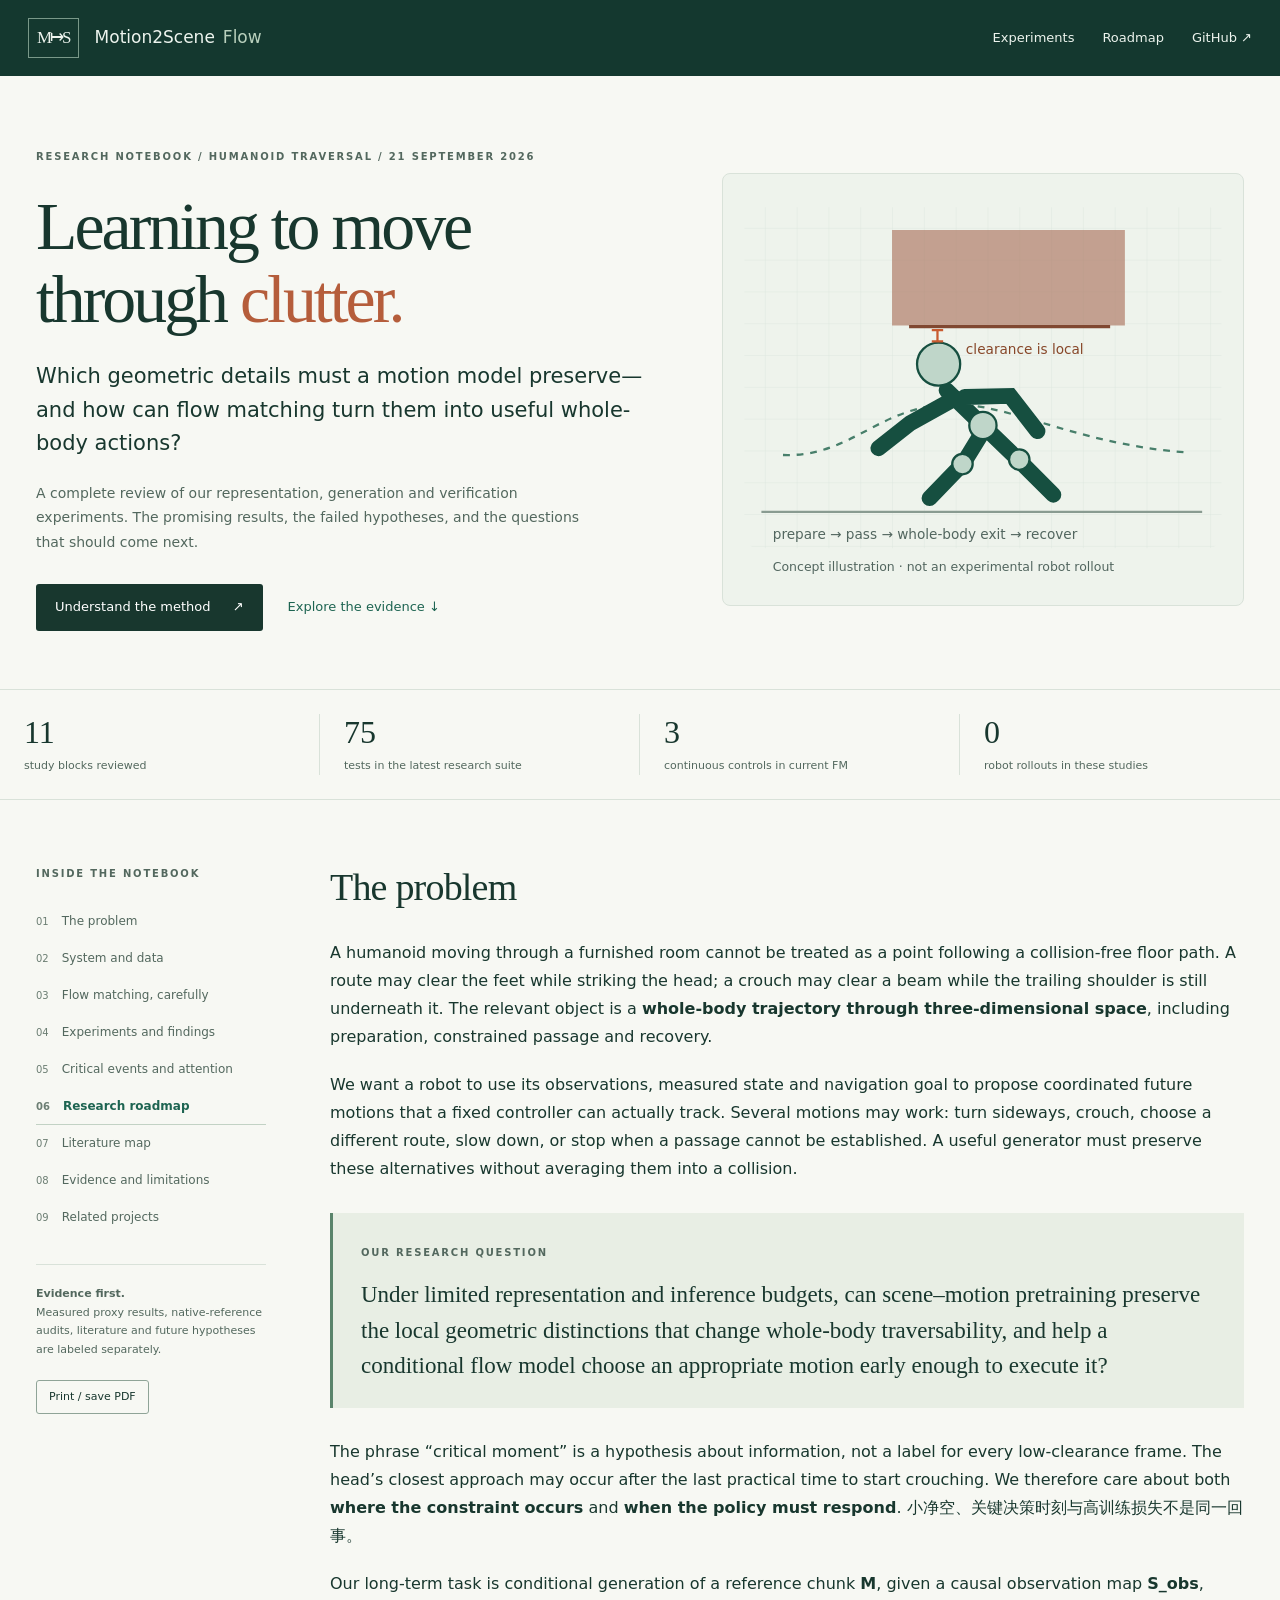
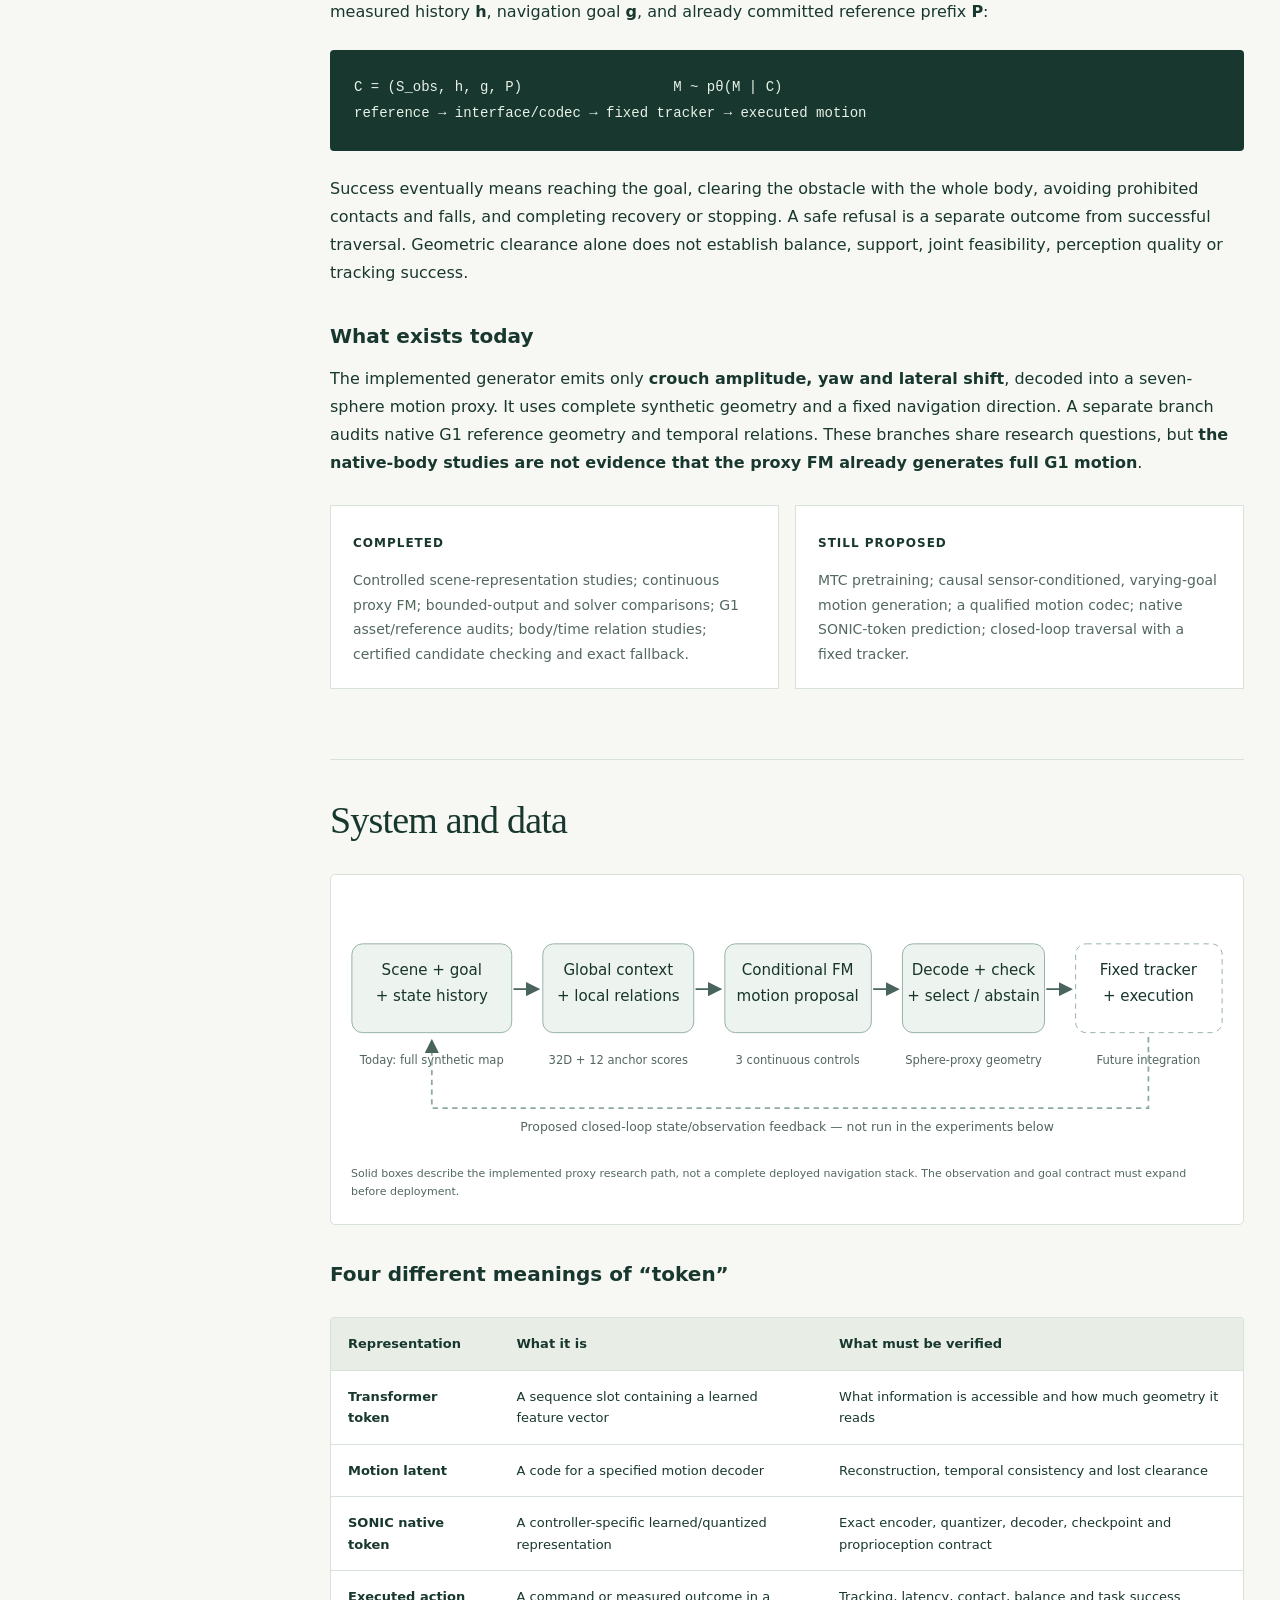
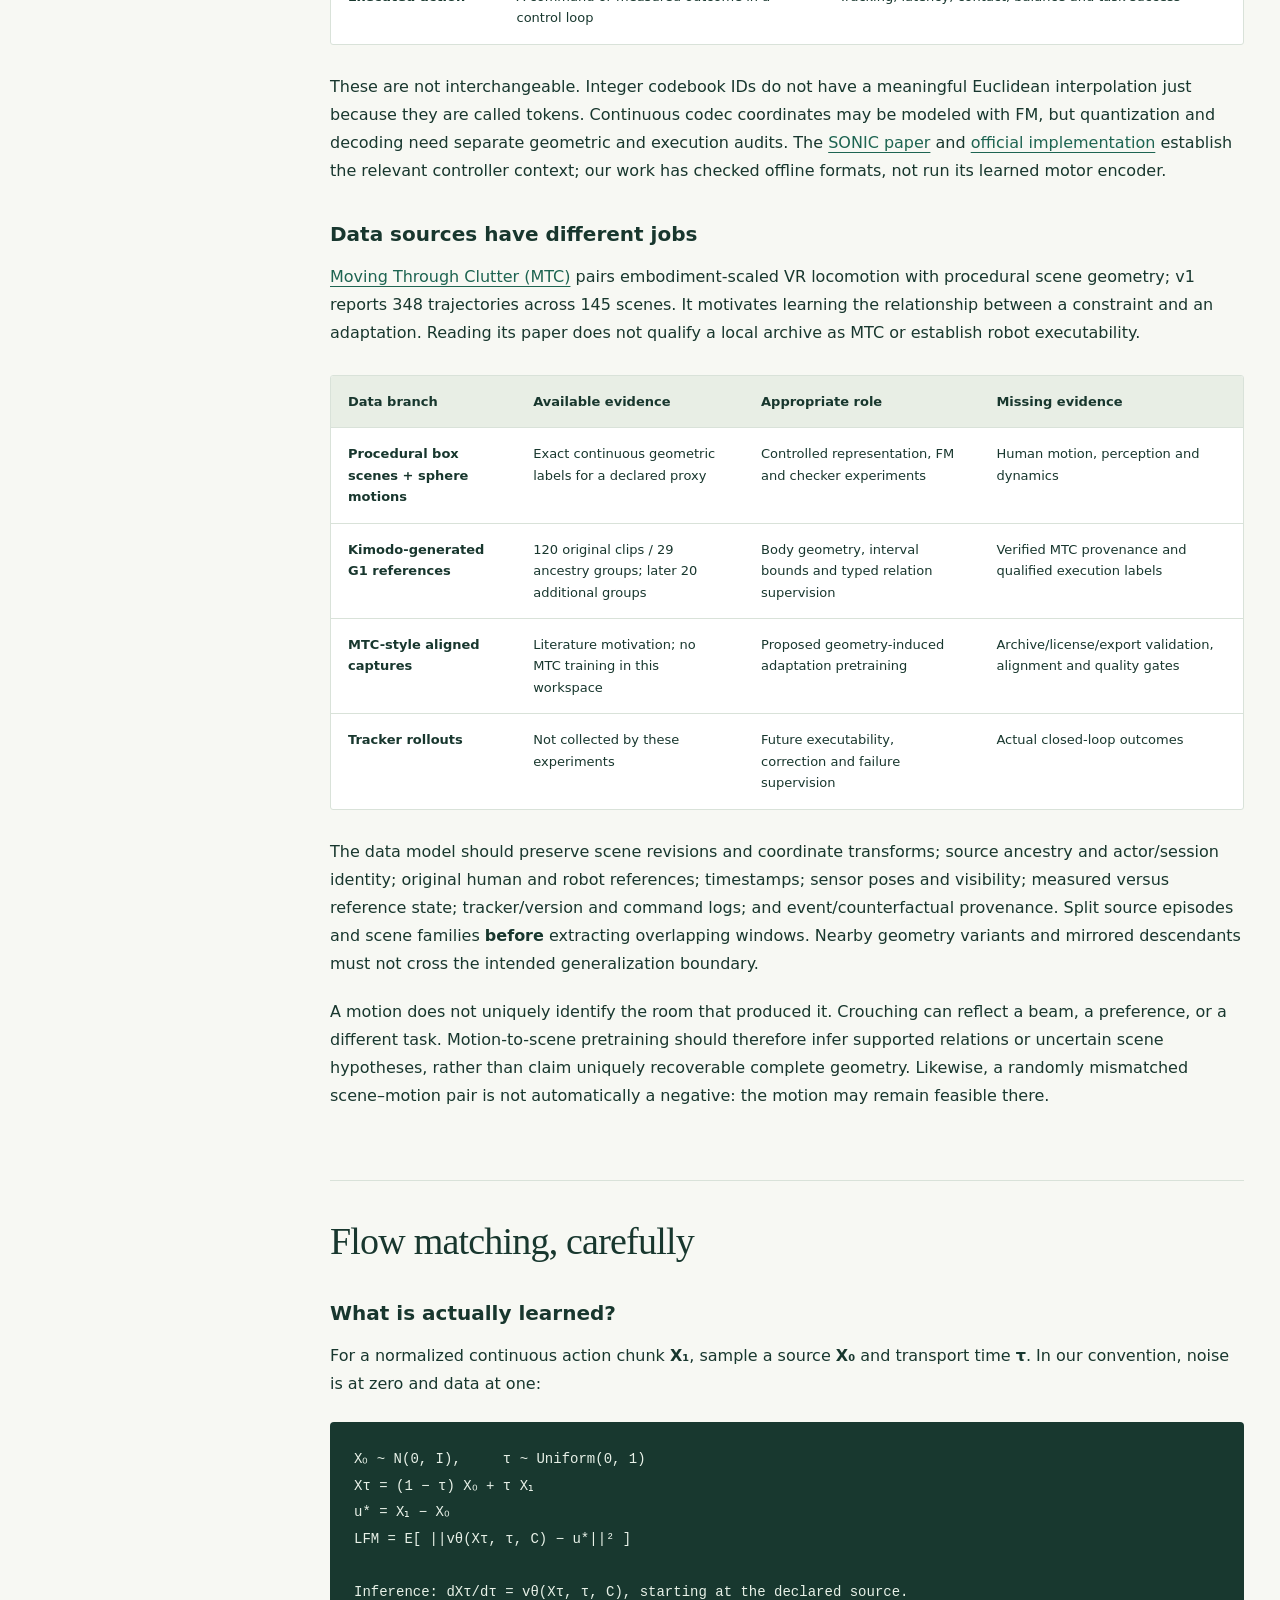
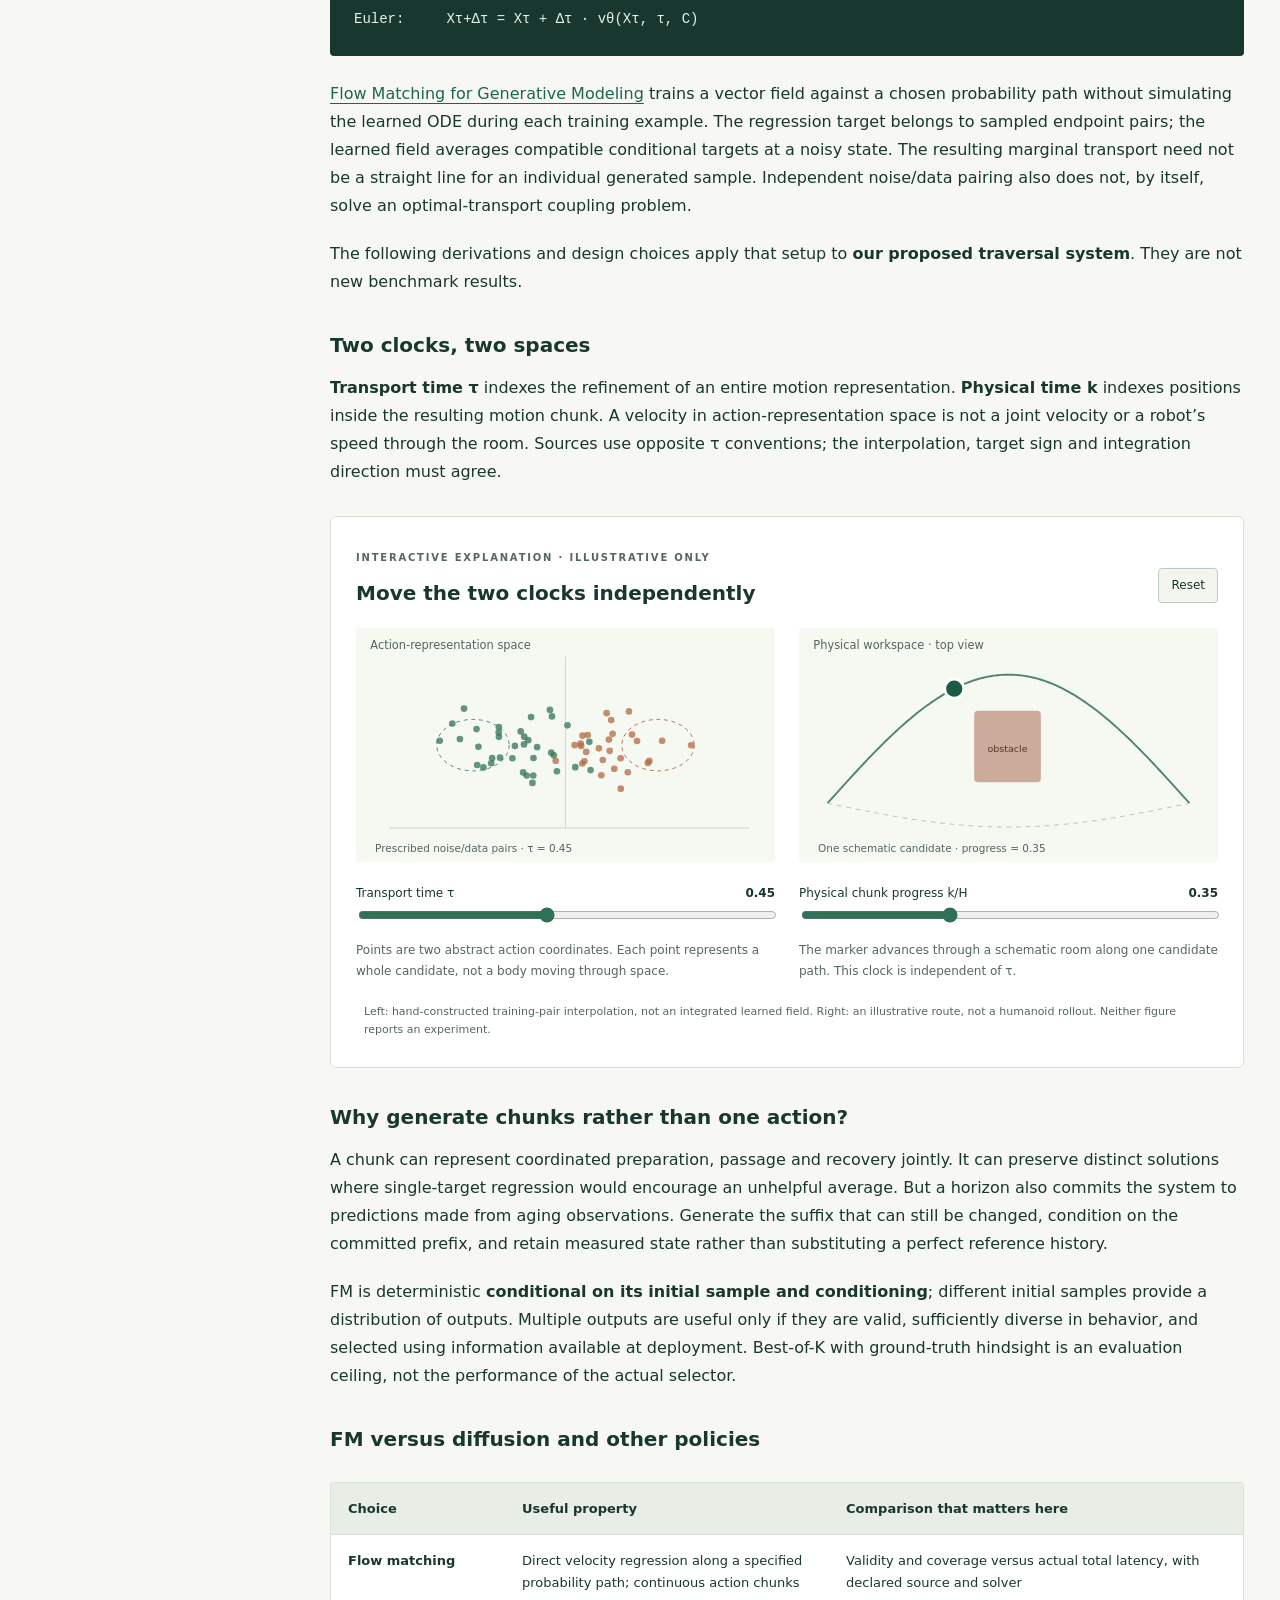
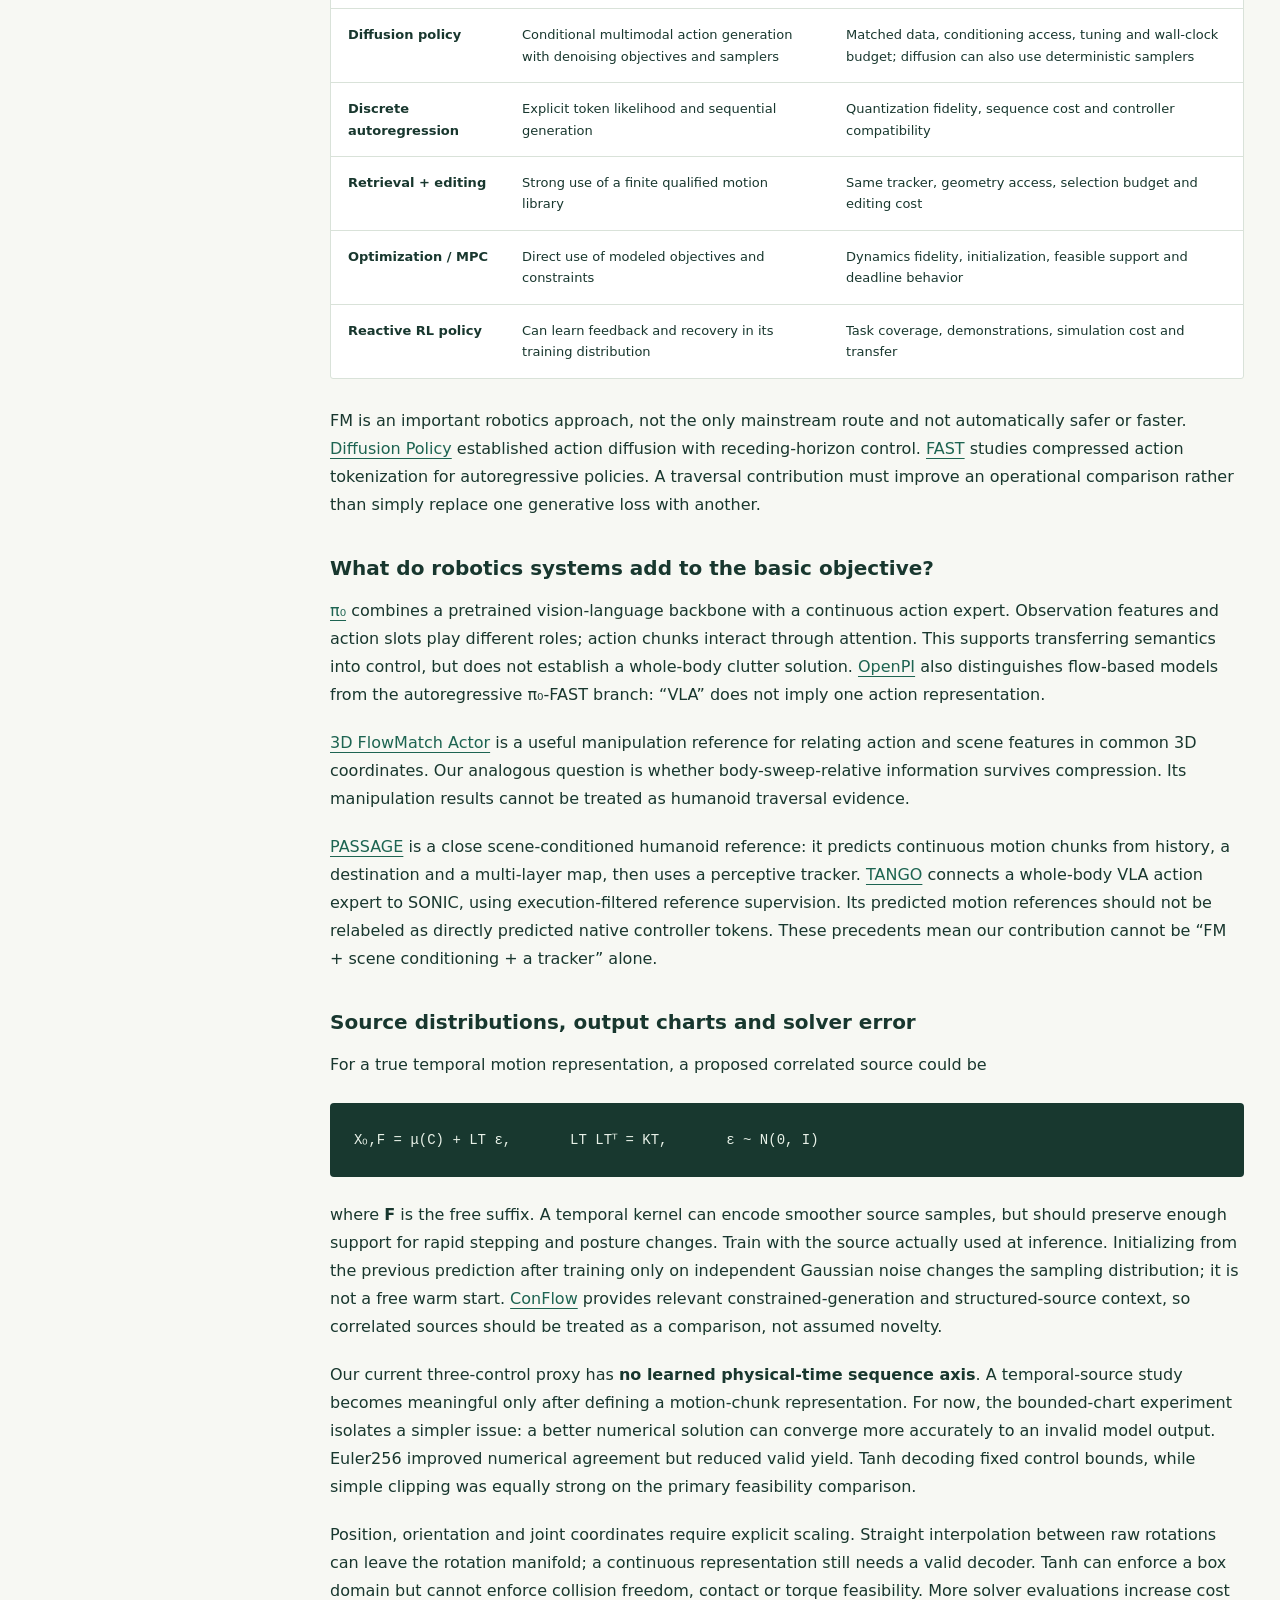
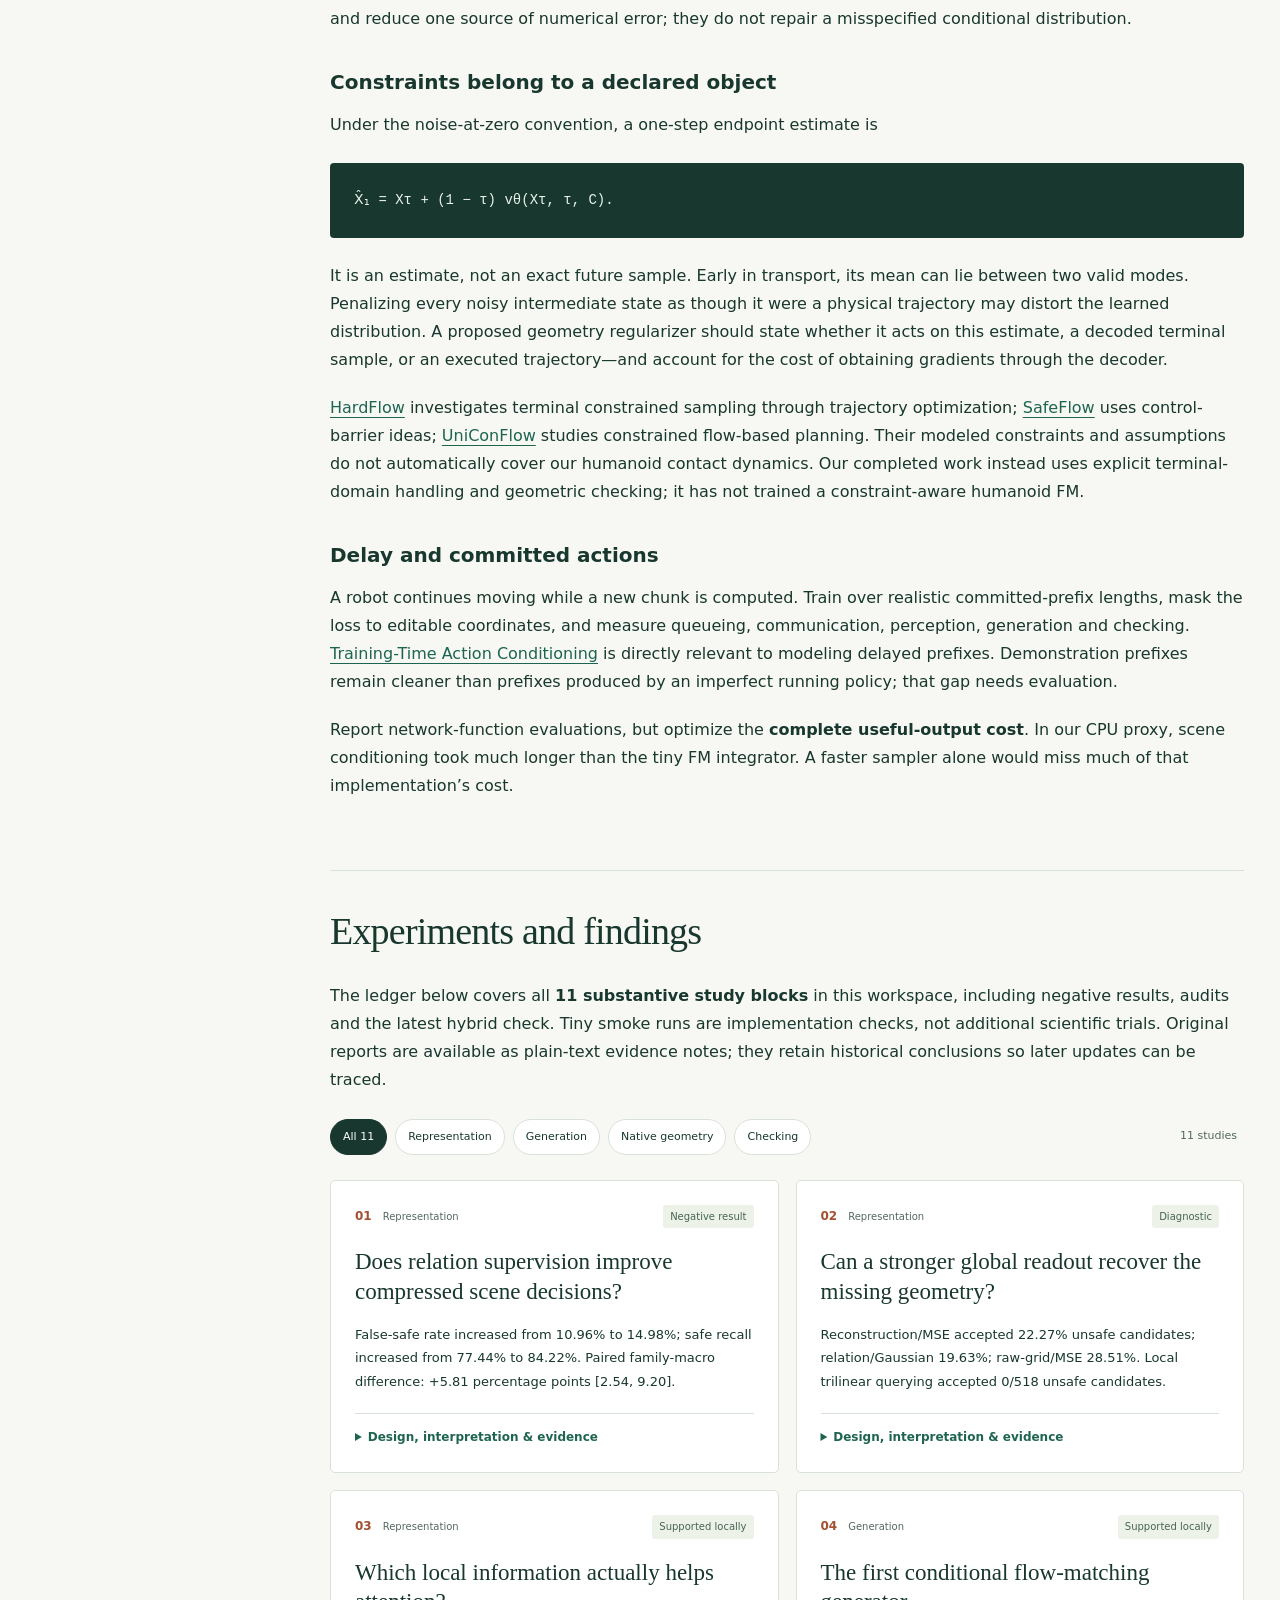
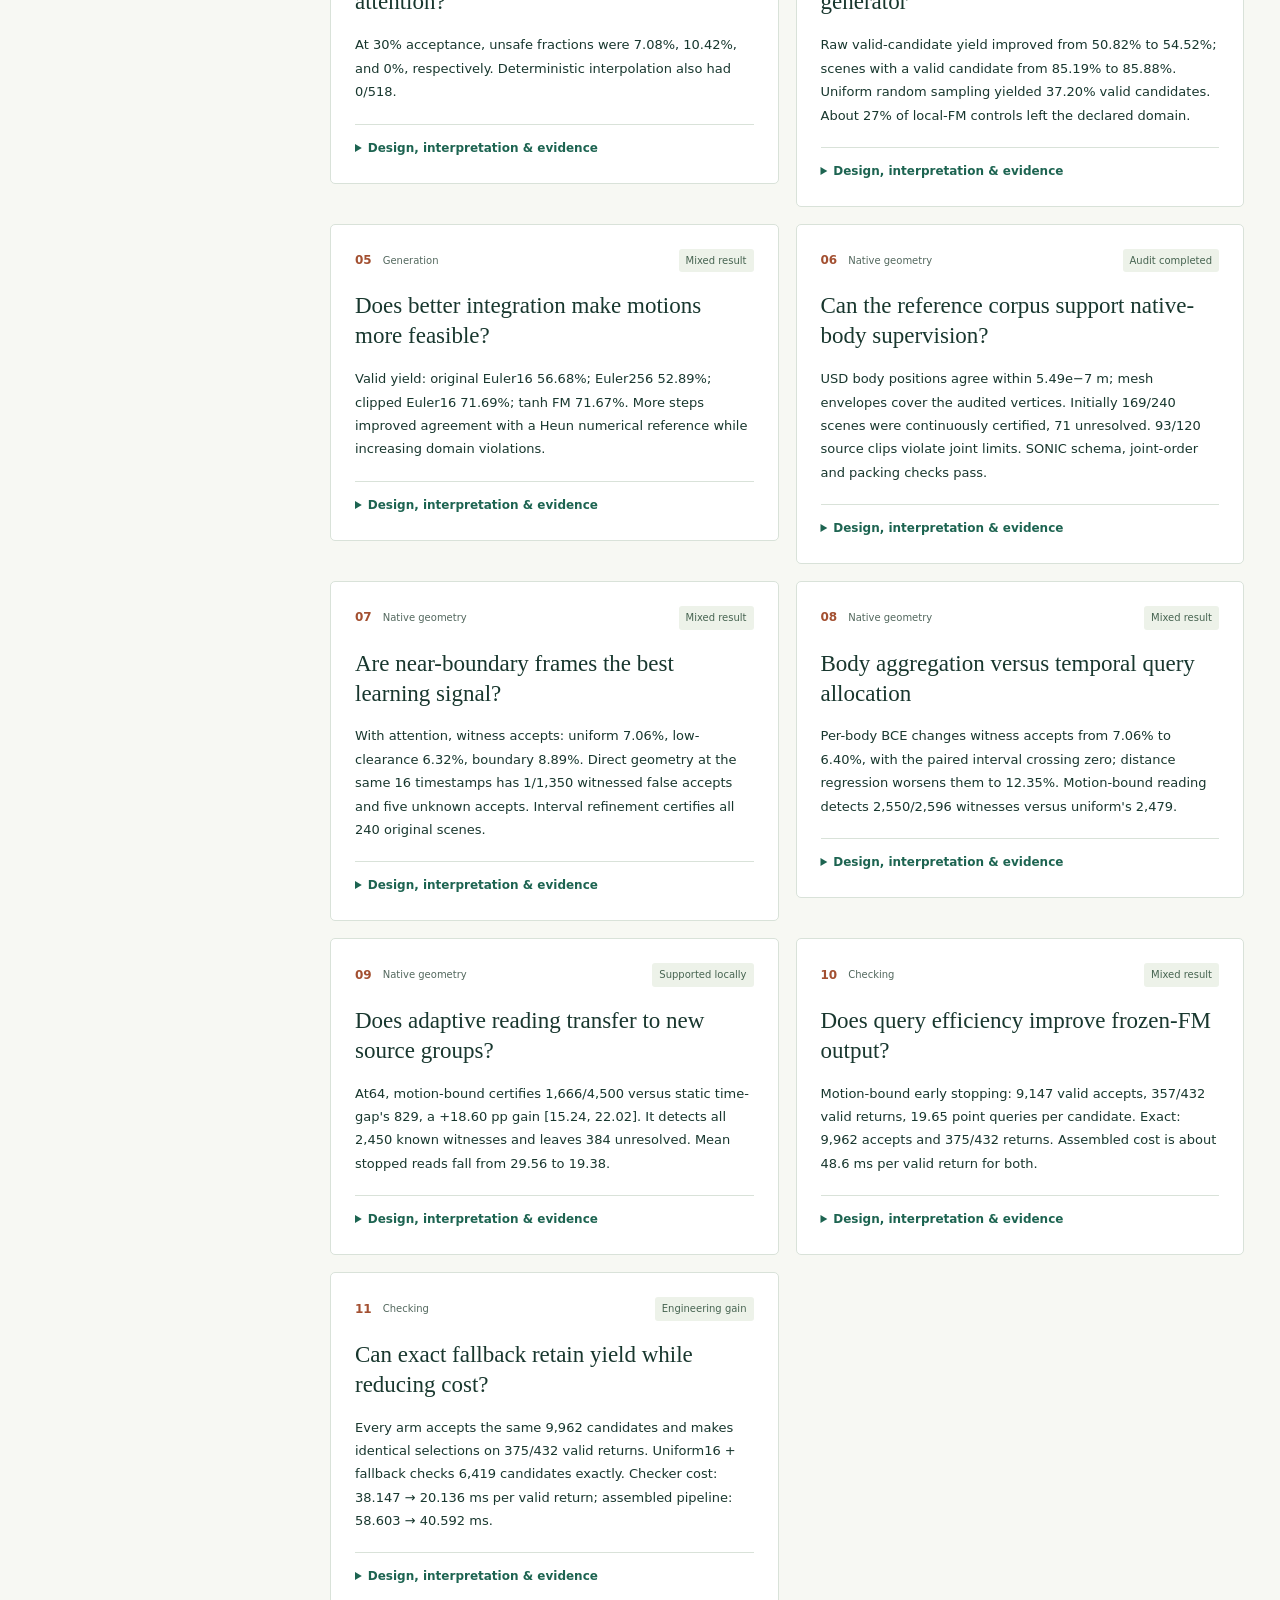
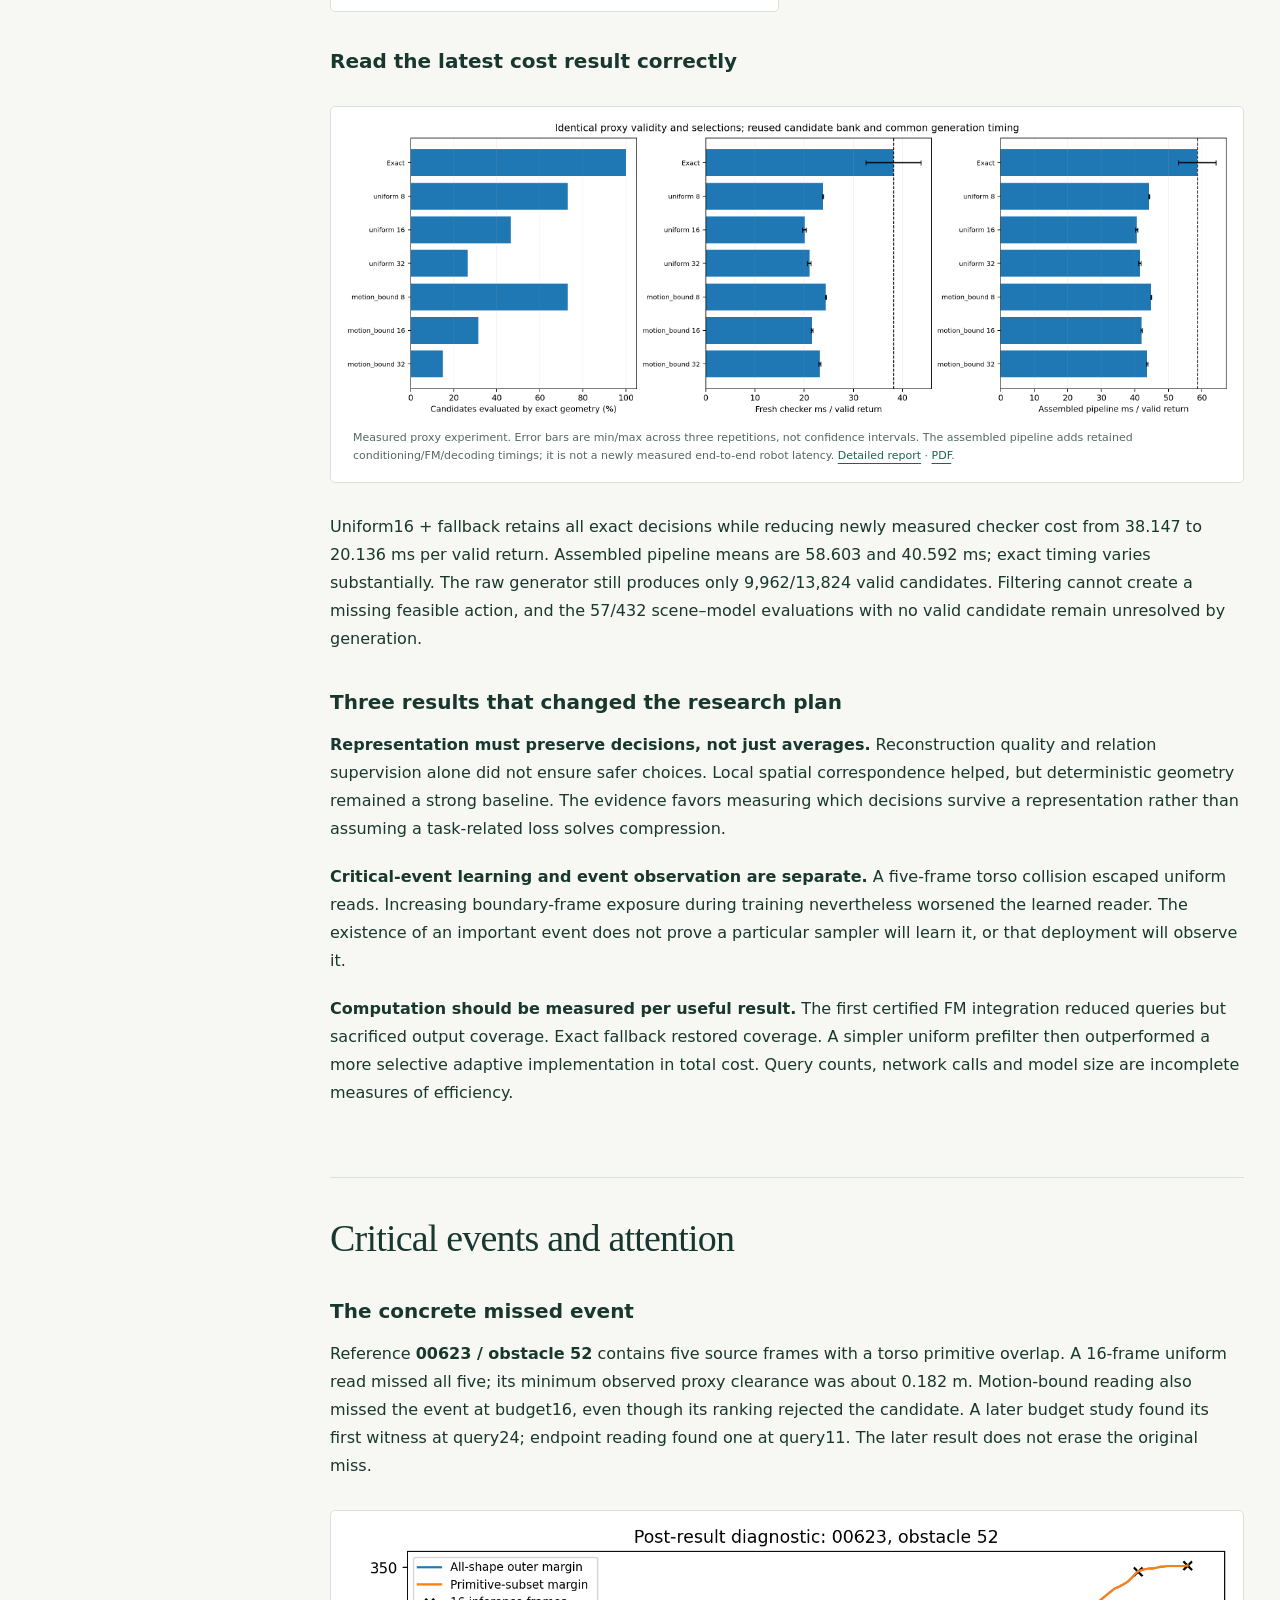
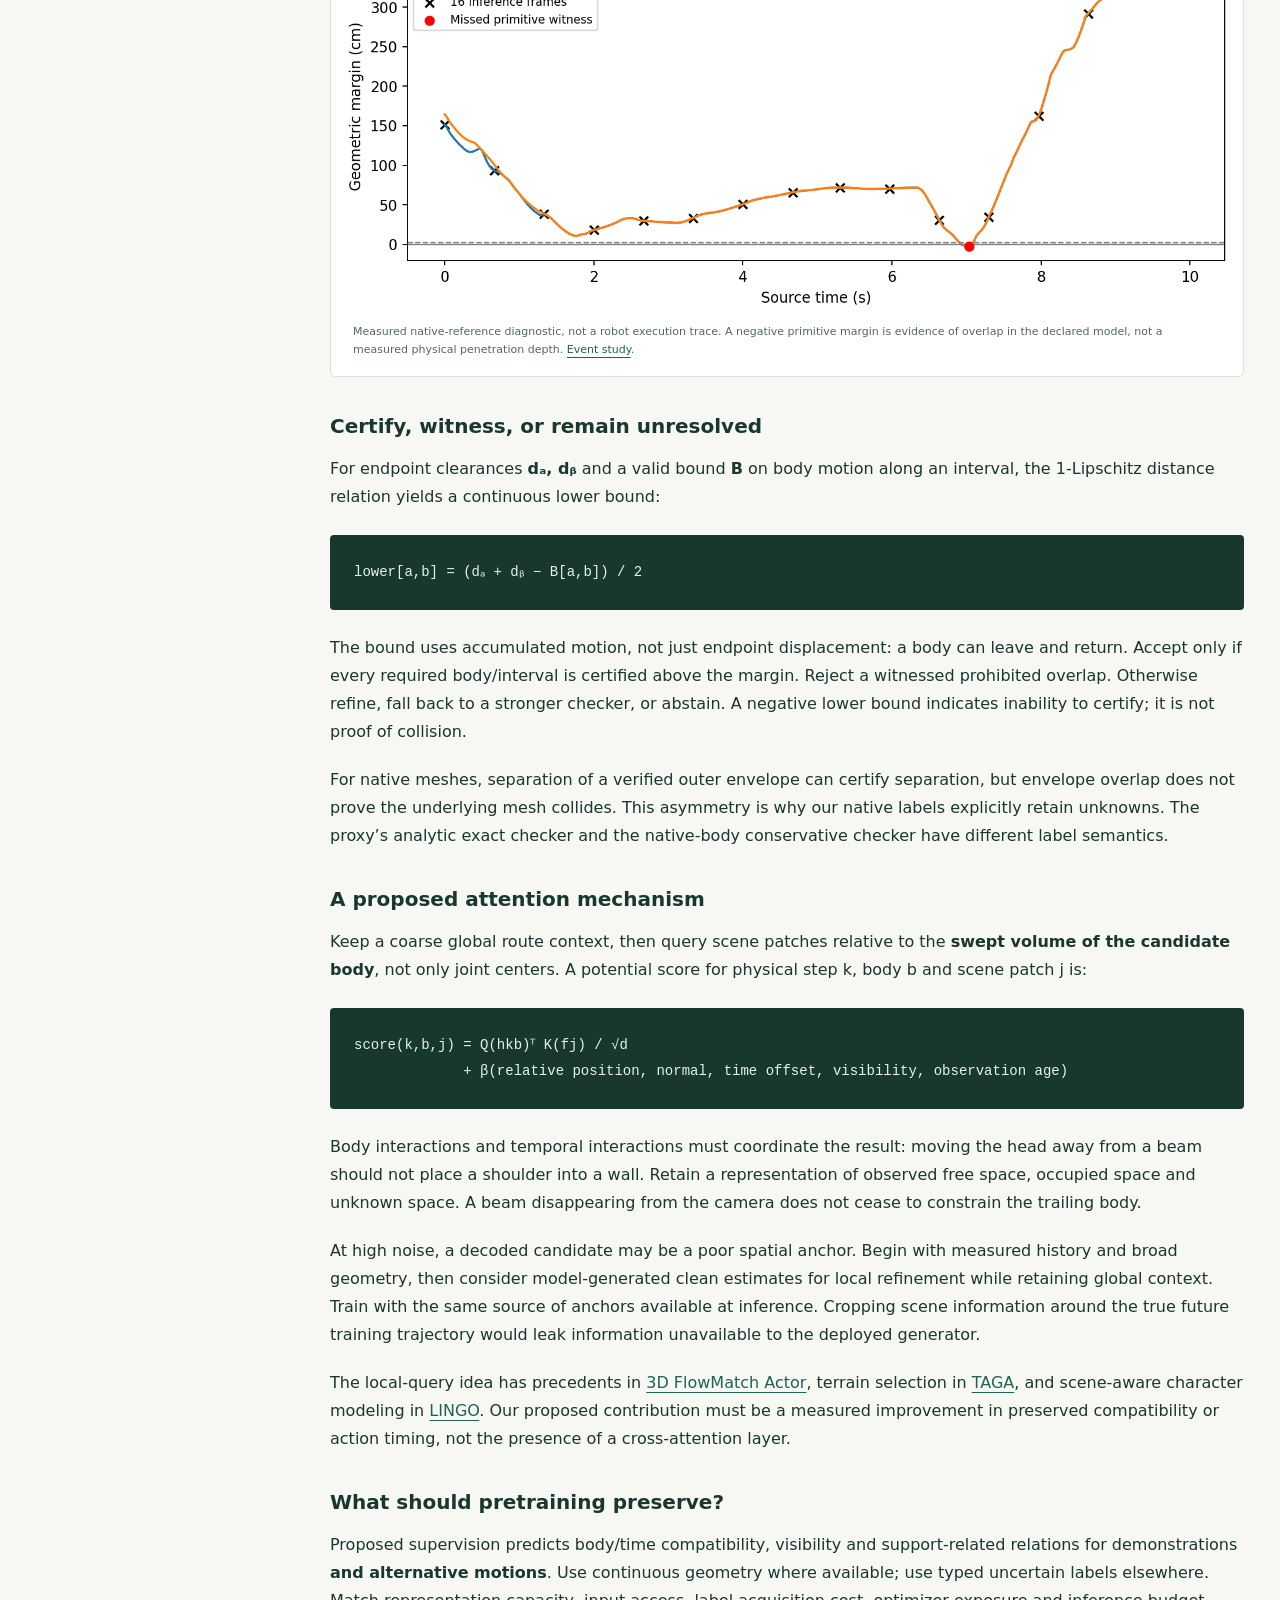
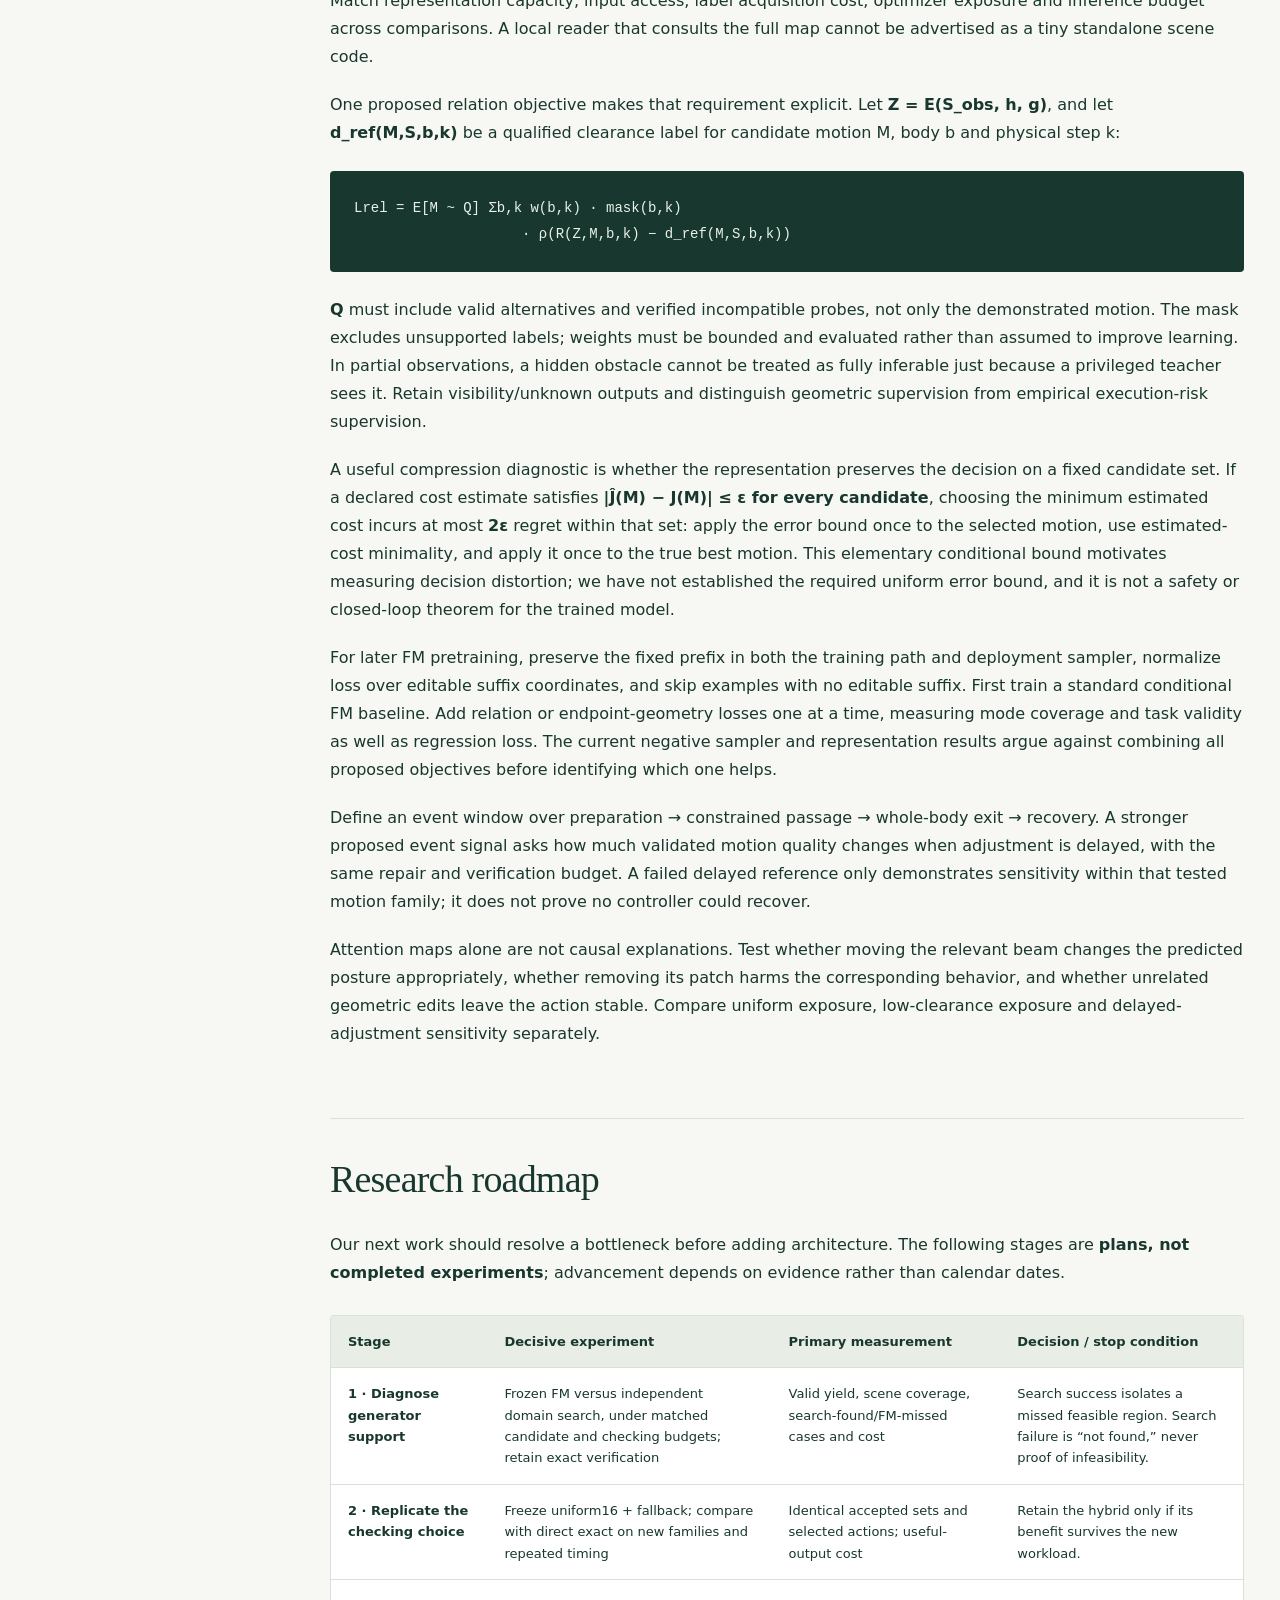
==== commit 38ebcb43: "Make proposed compatibility pretraining and decision distortion explicit" ====
--- a/index.html
+++ b/index.html
@@ -262,6 +262,13 @@
 <p>The local-query idea has precedents in <a href="https://arxiv.org/html/2508.11002v1">3D FlowMatch Actor</a>, terrain selection in <a href="https://arxiv.org/html/2606.05880v1">TAGA</a>, and scene-aware character modeling in <a href="https://arxiv.org/html/2410.03187v1">LINGO</a>. Our proposed contribution must be a measured improvement in preserved compatibility or action timing, not the presence of a cross-attention layer.</p>
 <h3 id="what-should-pretraining-preserve">What should pretraining preserve?</h3>
 <p>Proposed supervision predicts body/time compatibility, visibility and support-related relations for demonstrations <strong>and alternative motions</strong>. Use continuous geometry where available; use typed uncertain labels elsewhere. Match representation capacity, input access, label acquisition cost, optimizer exposure and inference budget across comparisons. A local reader that consults the full map cannot be advertised as a tiny standalone scene code.</p>
+<p>One proposed relation objective makes that requirement explicit. Let <strong>Z = E(S_obs, h, g)</strong>, and let <strong>d_ref(M,S,b,k)</strong> be a qualified clearance label for candidate motion M, body b and physical step k:</p>
+<pre><code class="language-text">Lrel = E[M ~ Q] Σb,k w(b,k) · mask(b,k)
+                    · ρ(R(Z,M,b,k) − d_ref(M,S,b,k))
+</code></pre>
+<p><strong>Q</strong> must include valid alternatives and verified incompatible probes, not only the demonstrated motion. The mask excludes unsupported labels; weights must be bounded and evaluated rather than assumed to improve learning. In partial observations, a hidden obstacle cannot be treated as fully inferable just because a privileged teacher sees it. Retain visibility/unknown outputs and distinguish geometric supervision from empirical execution-risk supervision.</p>
+<p>A useful compression diagnostic is whether the representation preserves the decision on a fixed candidate set. If a declared cost estimate satisfies <strong>|Ĵ(M) − J(M)| ≤ ε for every candidate</strong>, choosing the minimum estimated cost incurs at most <strong>2ε</strong> regret within that set: apply the error bound once to the selected motion, use estimated-cost minimality, and apply it once to the true best motion. This elementary conditional bound motivates measuring decision distortion; we have not established the required uniform error bound, and it is not a safety or closed-loop theorem for the trained model.</p>
+<p>For later FM pretraining, preserve the fixed prefix in both the training path and deployment sampler, normalize loss over editable suffix coordinates, and skip examples with no editable suffix. First train a standard conditional FM baseline. Add relation or endpoint-geometry losses one at a time, measuring mode coverage and task validity as well as regression loss. The current negative sampler and representation results argue against combining all proposed objectives before identifying which one helps.</p>
 <p>Define an event window over preparation → constrained passage → whole-body exit → recovery. A stronger proposed event signal asks how much validated motion quality changes when adjustment is delayed, with the same repair and verification budget. A failed delayed reference only demonstrates sensitivity within that tested motion family; it does not prove no controller could recover.</p>
 <p>Attention maps alone are not causal explanations. Test whether moving the relevant beam changes the predicted posture appropriately, whether removing its patch harms the corresponding behavior, and whether unrelated geometric edits leave the action stable. Compare uniform exposure, low-clearance exposure and delayed-adjustment sensitivity separately.</p>
 </section><section class="chapter"><h2 id="research-roadmap">Research roadmap</h2>
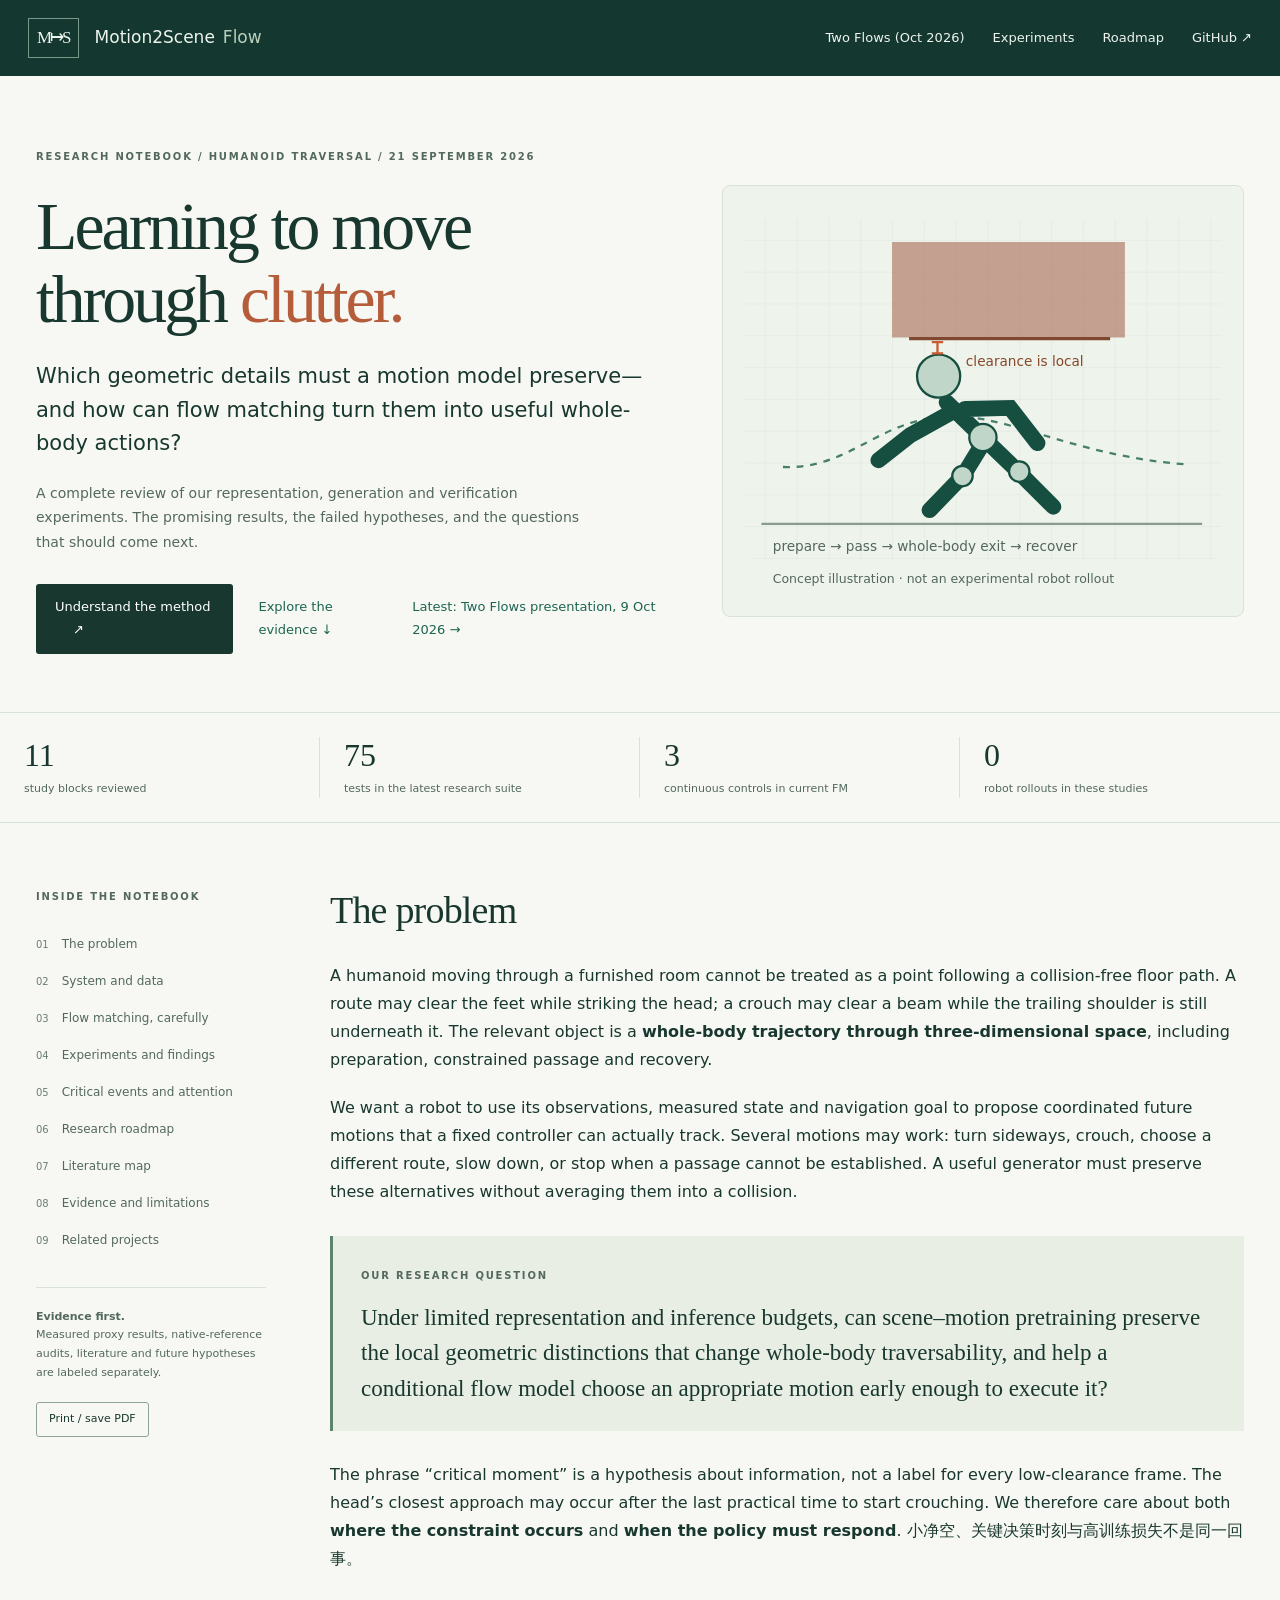
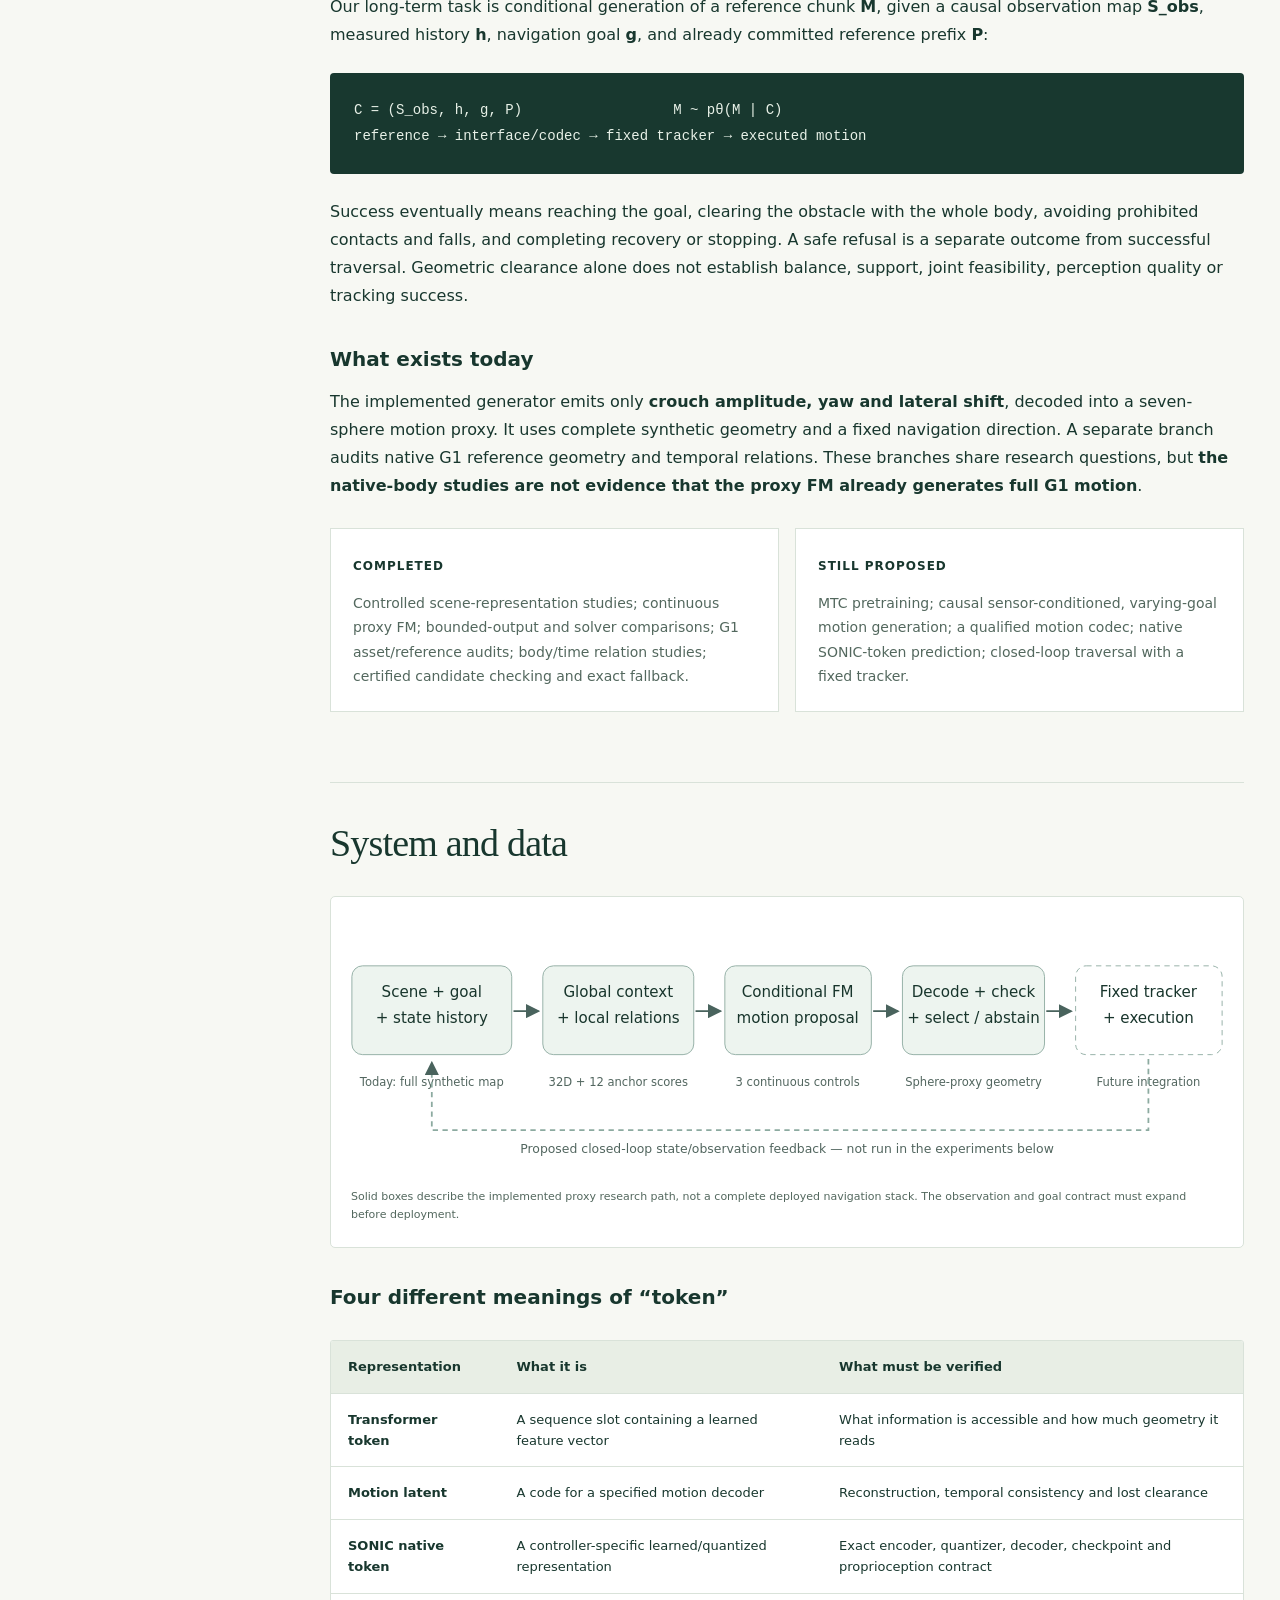
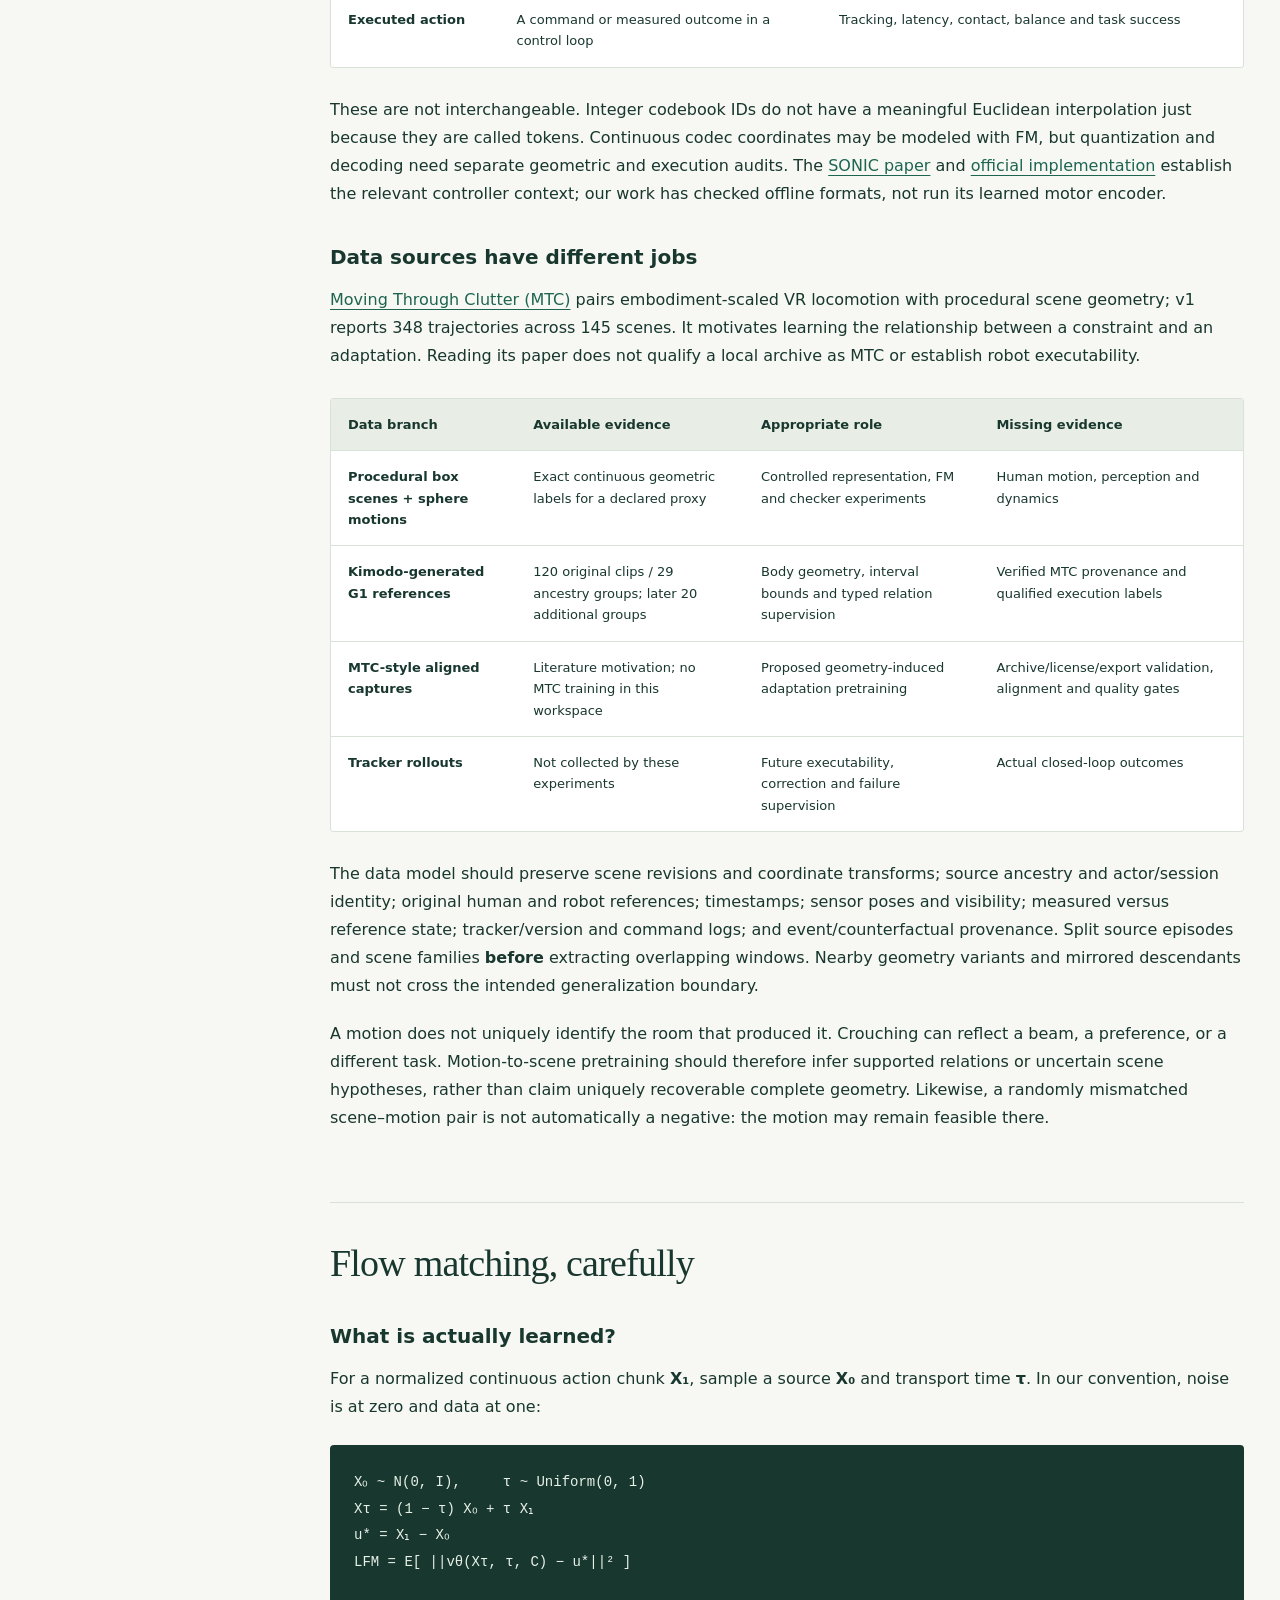
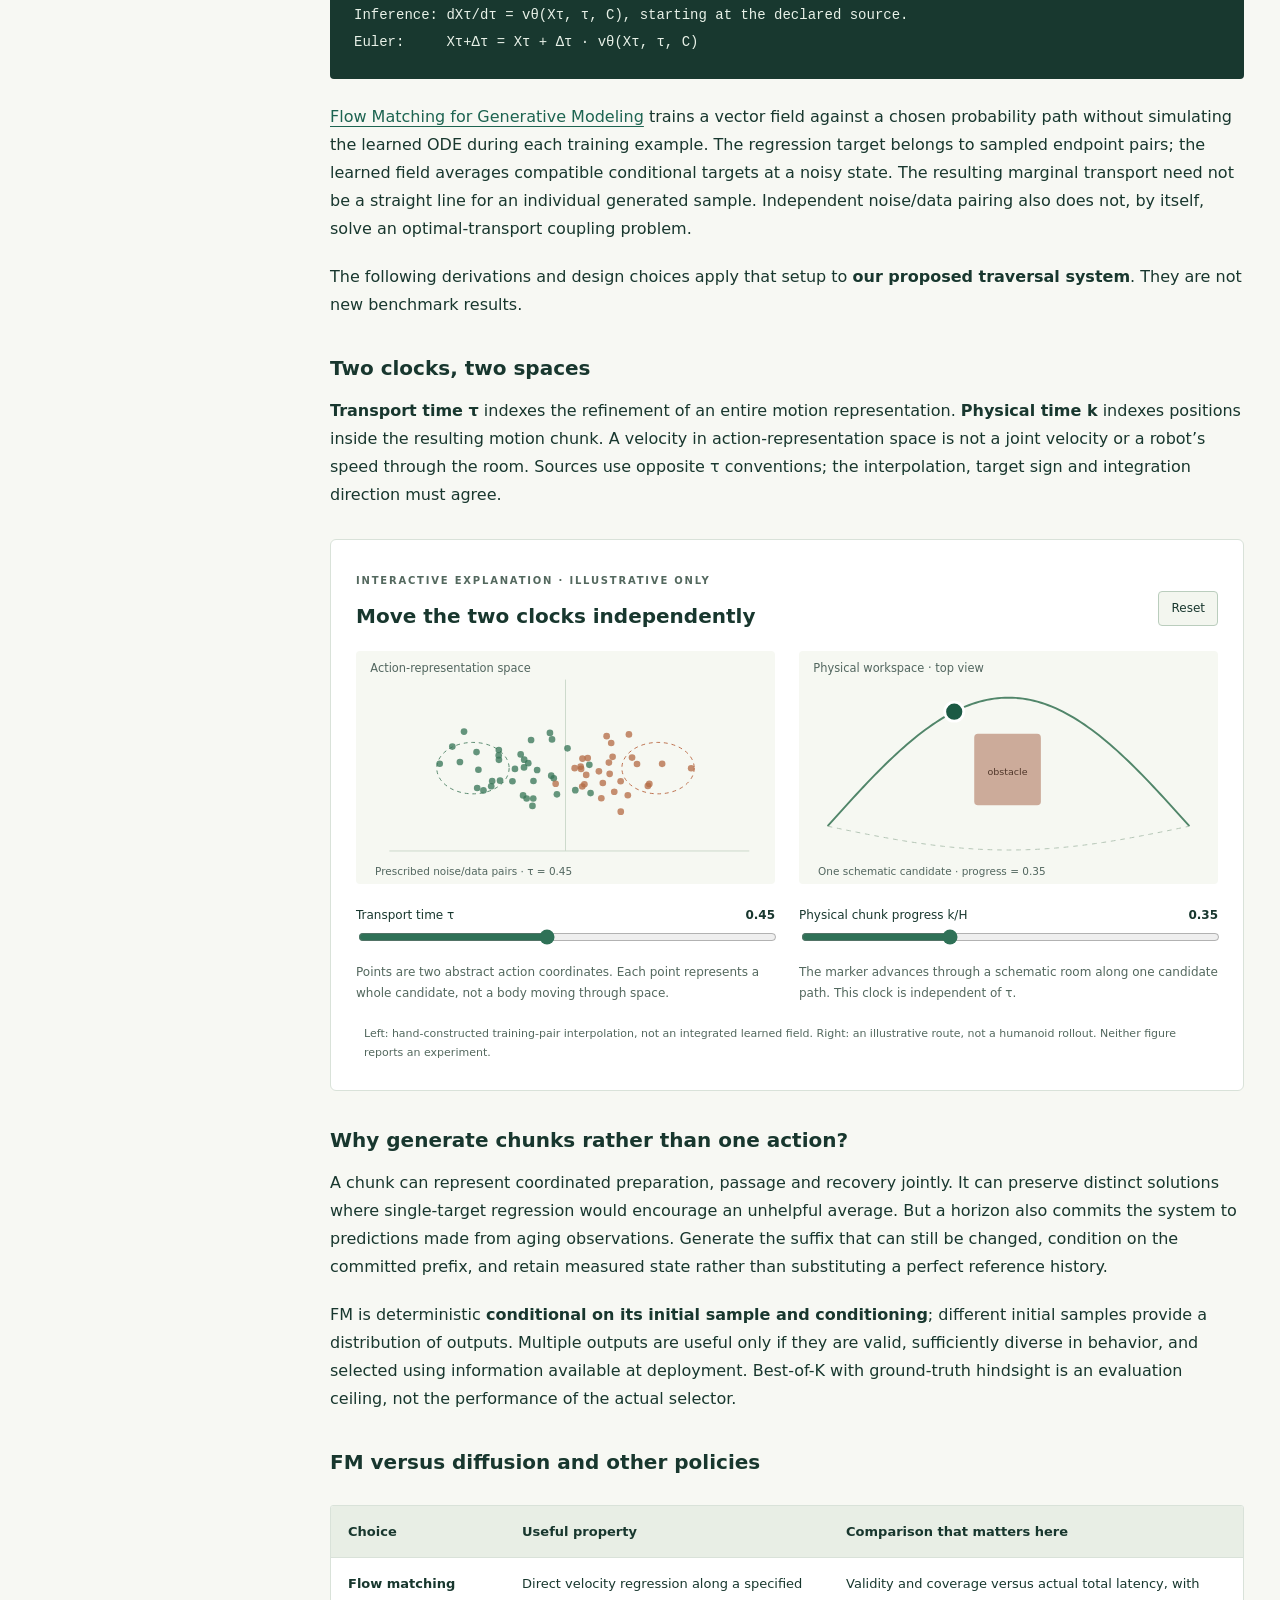
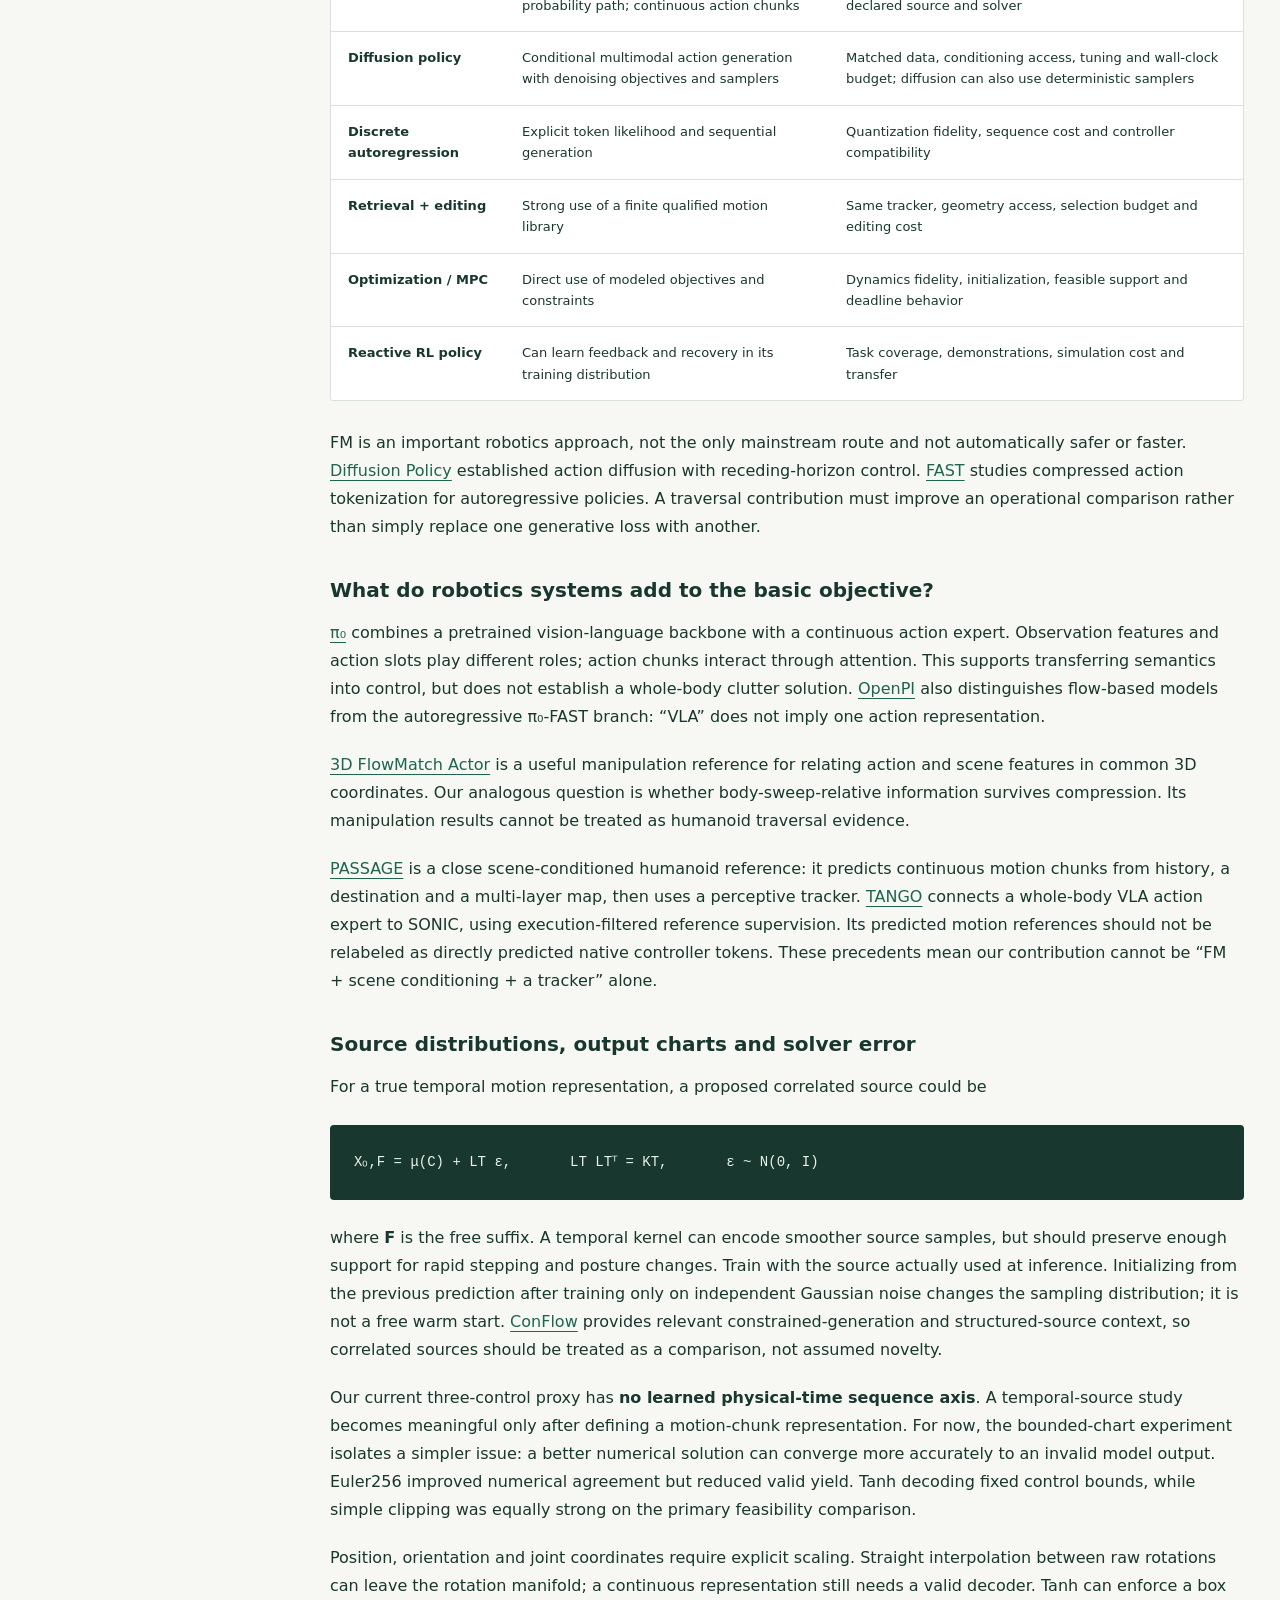
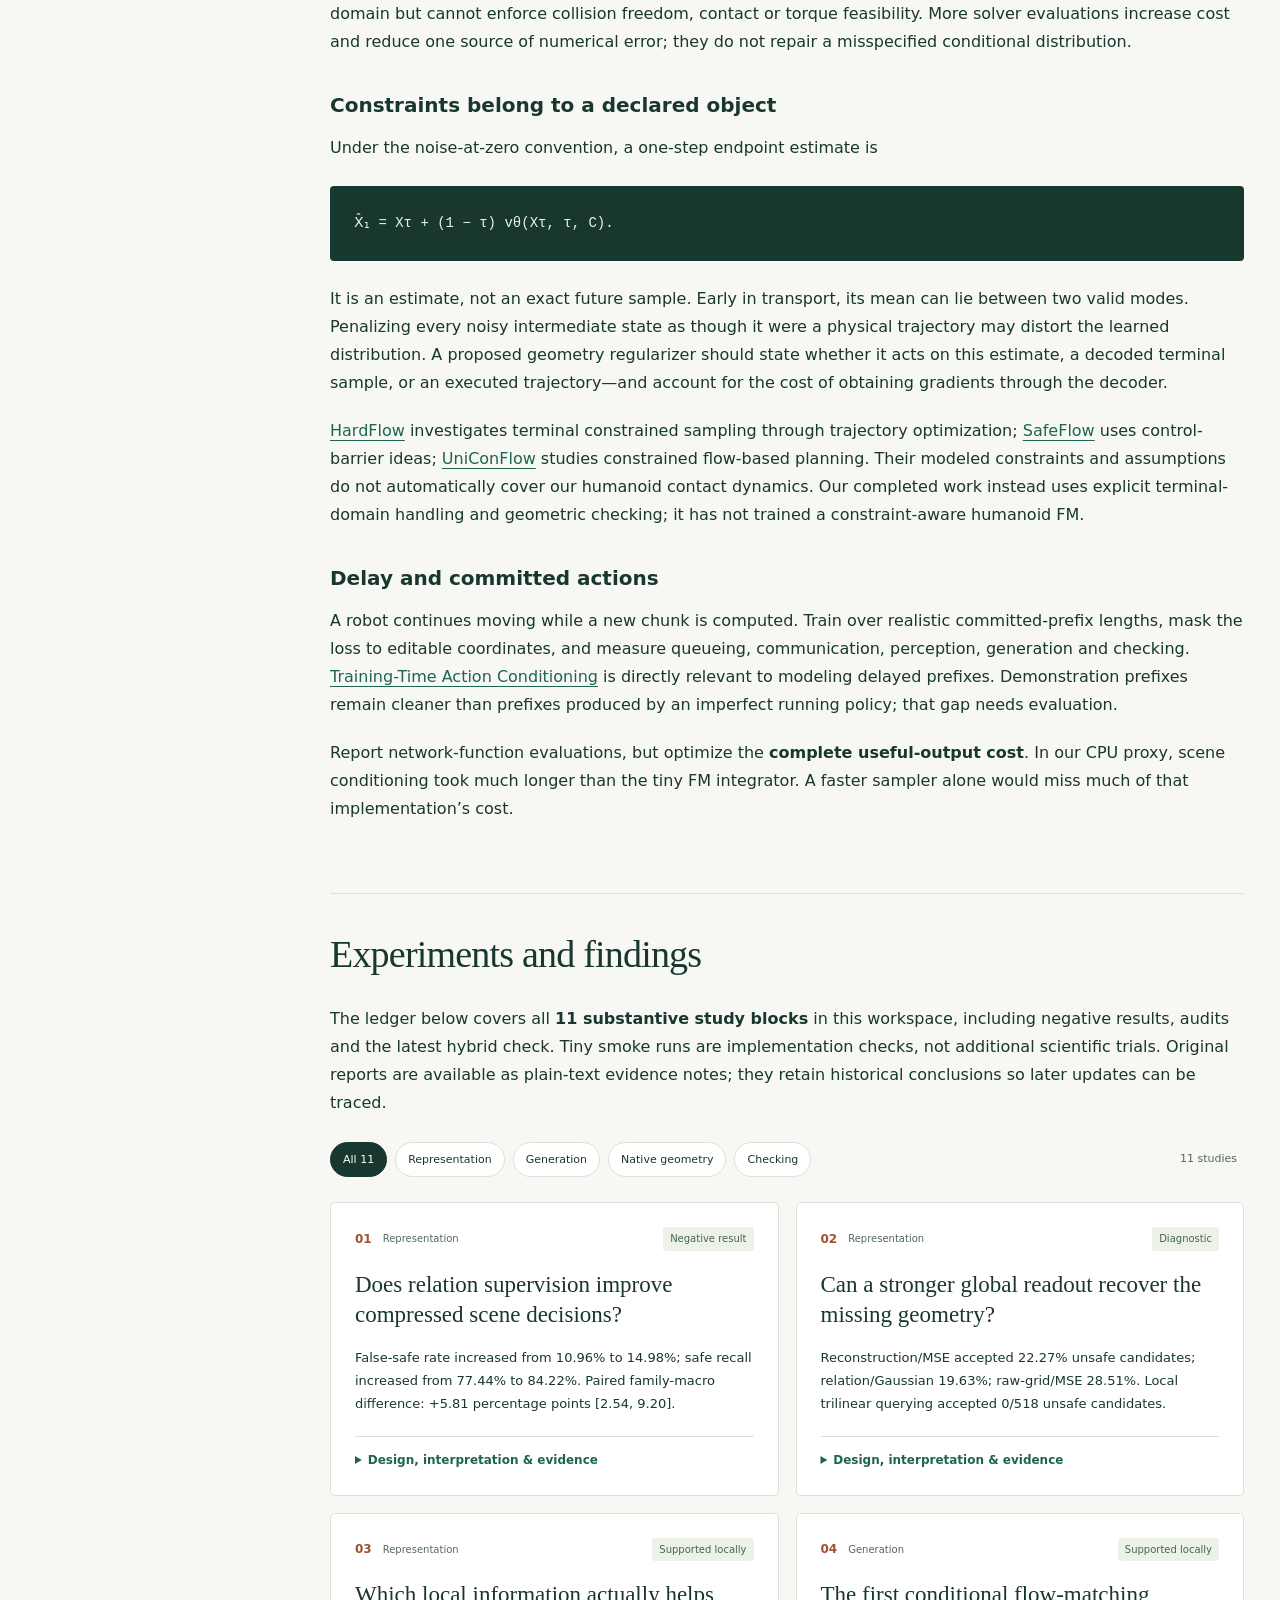
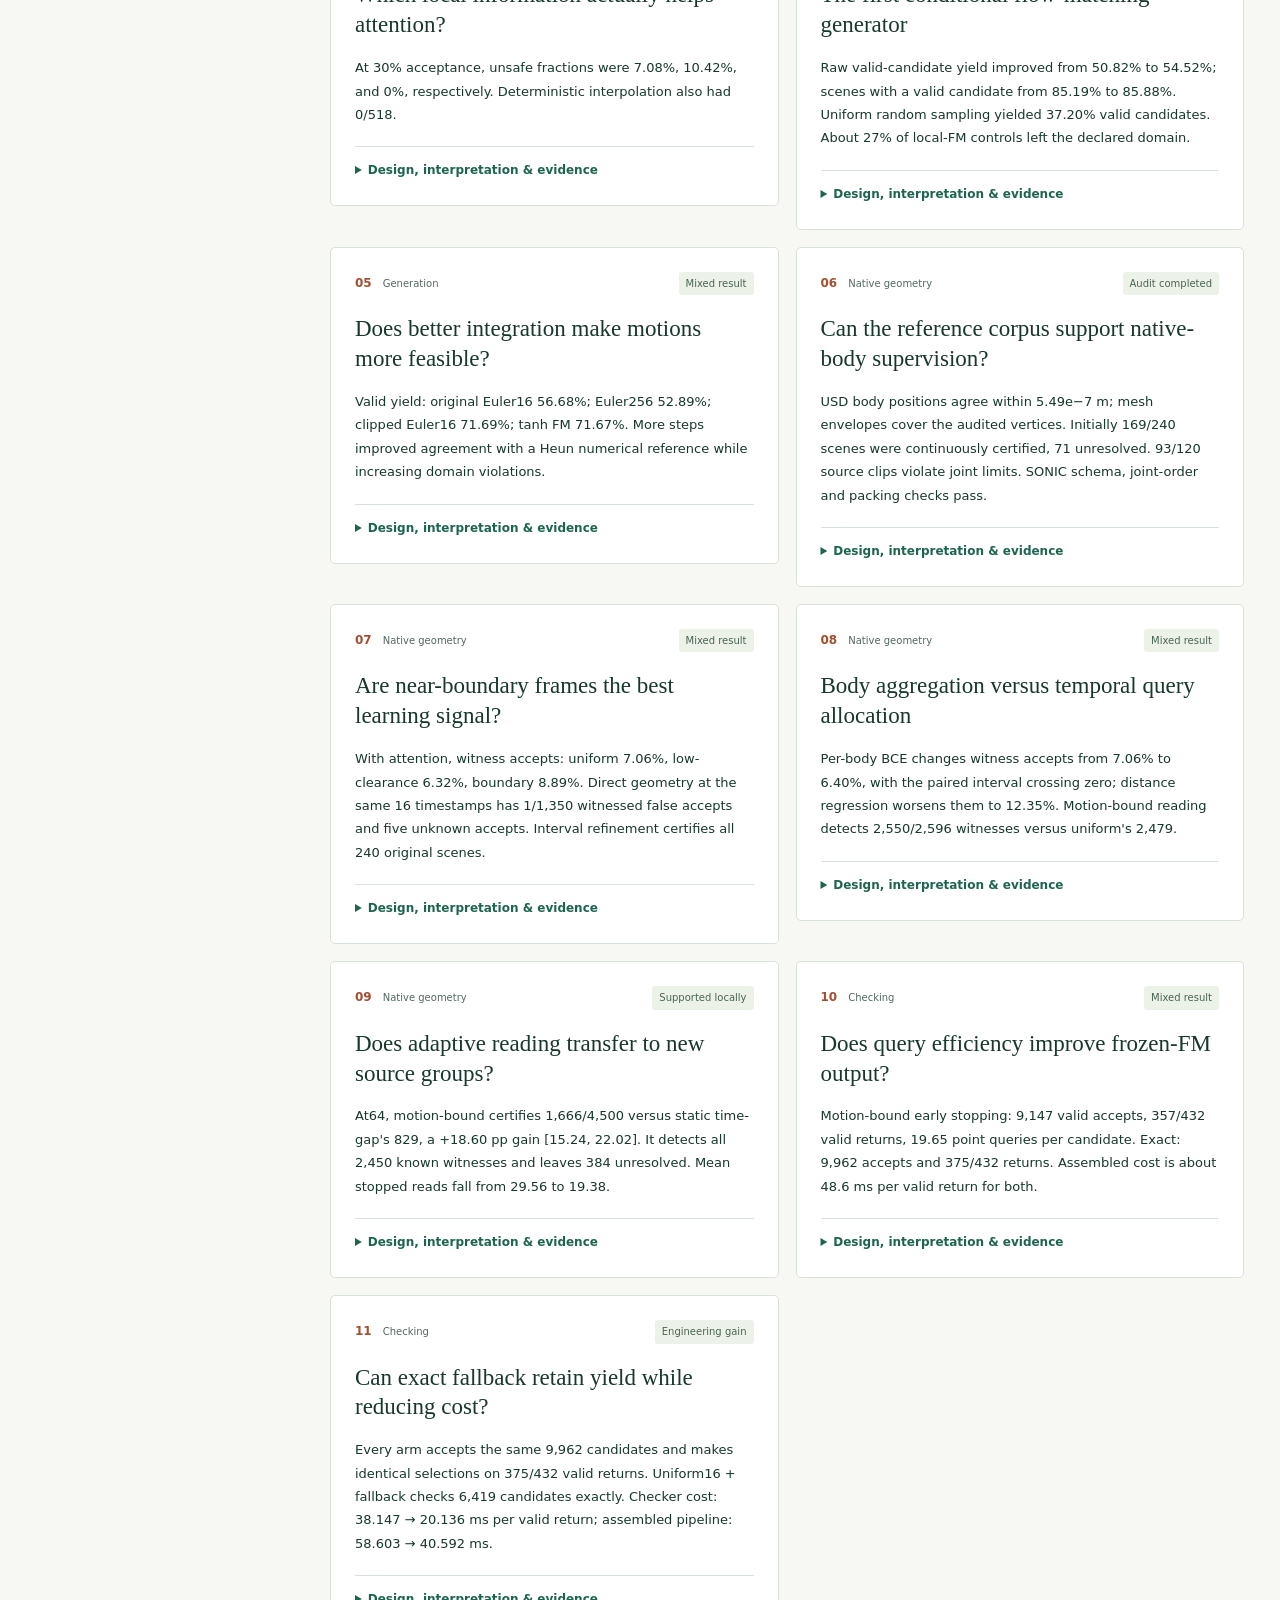
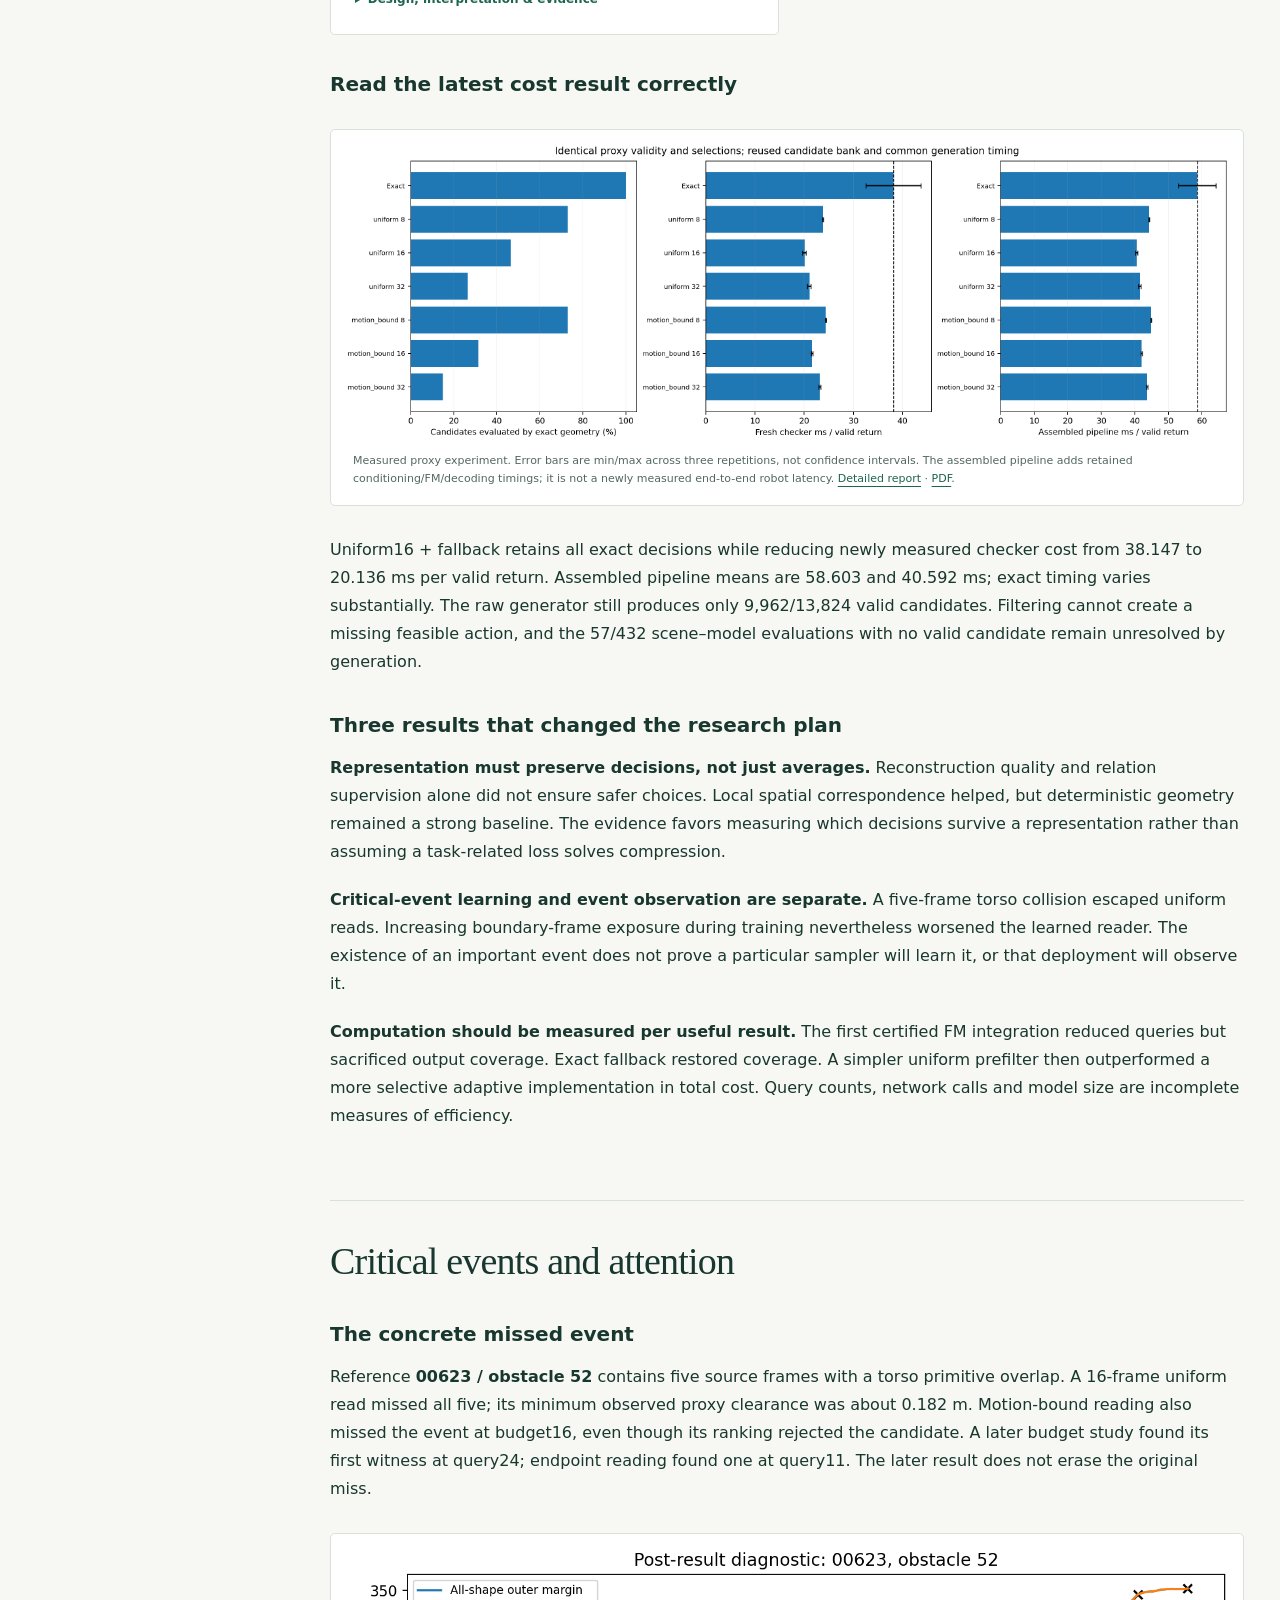
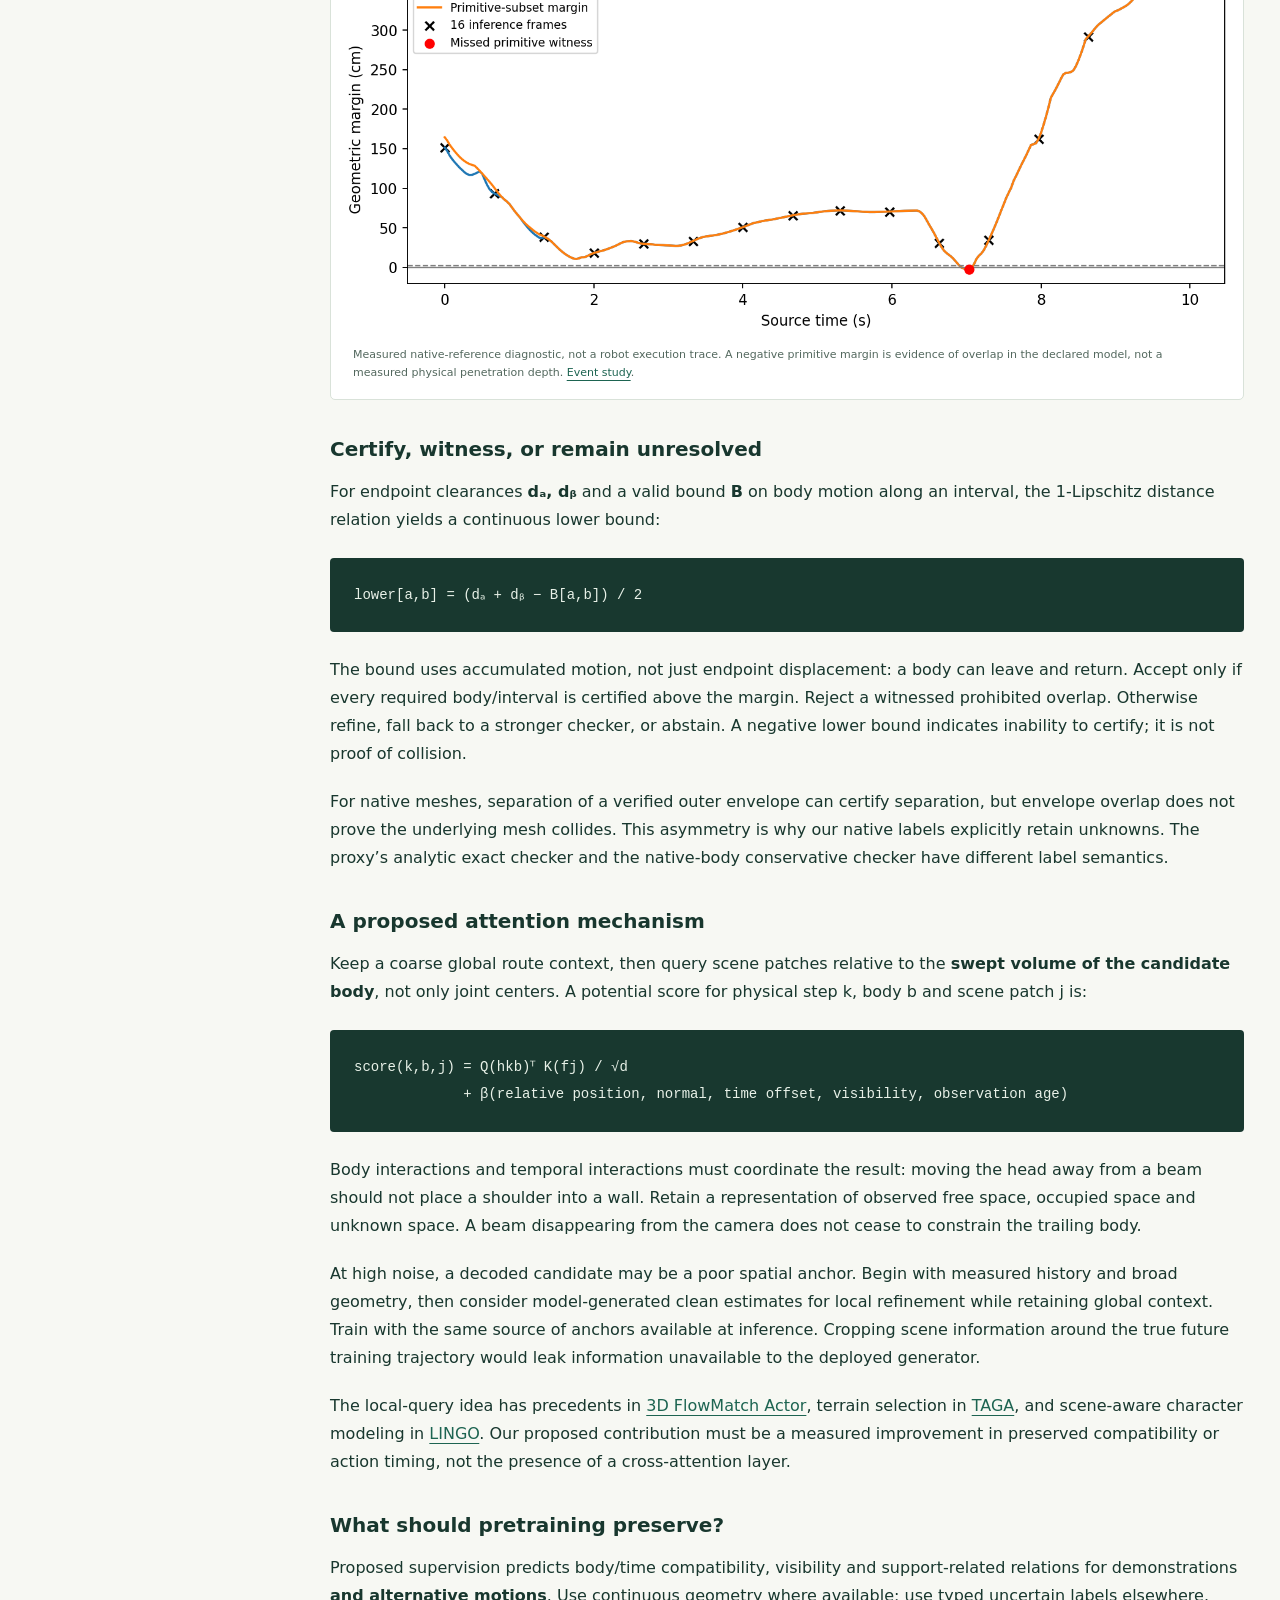
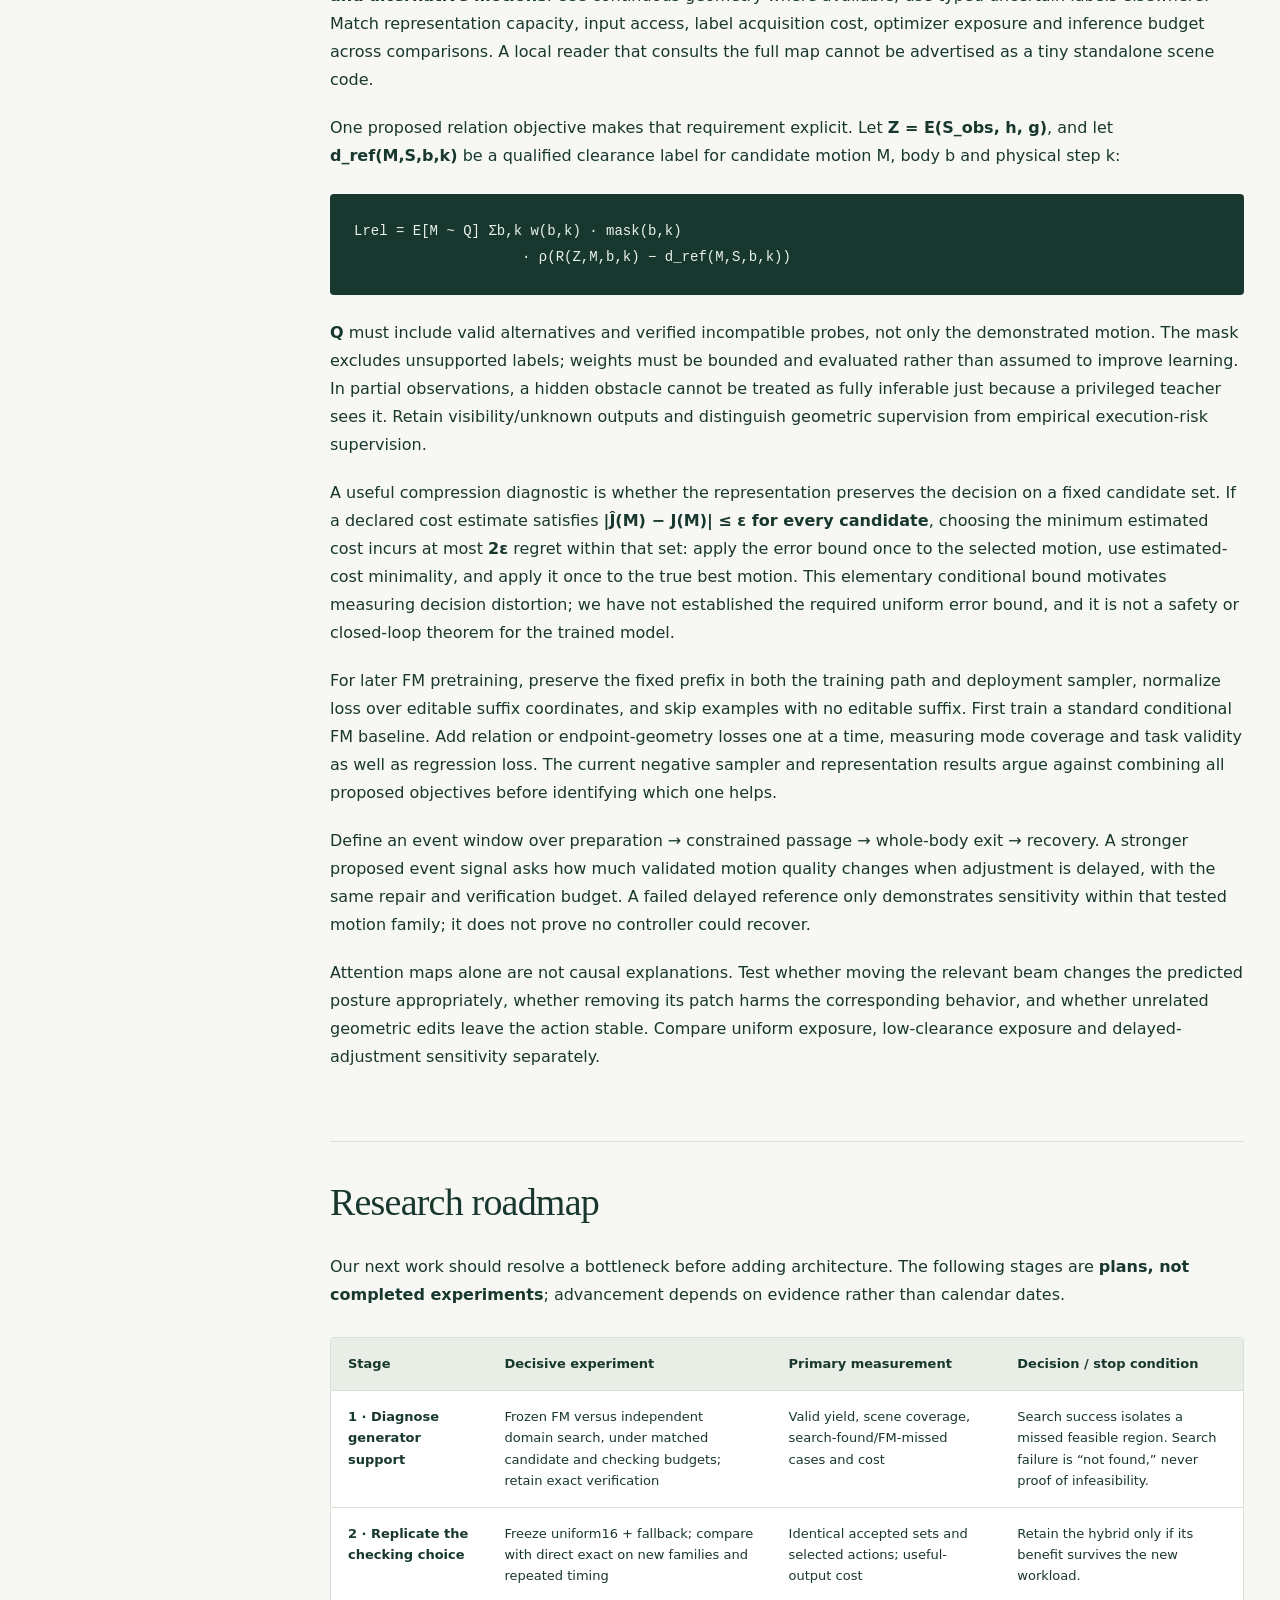
==== commit 92695ac9: "Add Two Flows presentation (SceneFlow, flow planner, CycleFlow, arena) at /two-flows/ 24-slide deck " ====
--- a/index.html
+++ b/index.html
@@ -5,8 +5,8 @@
 <meta name="theme-color" content="#14382f"><meta property="og:title" content="Motion2Scene Flow — Research, evidence and next steps"><meta property="og:description" content="What geometry must a motion model preserve? Eleven experiments, an illustrated flow-matching guide, and a testable research roadmap.">
 <link rel="icon" href="assets/favicon.svg" type="image/svg+xml"><link rel="stylesheet" href="style.css"><script defer src="app.js"></script></head>
 <body><a class="skip" href="#the-problem">Skip to research</a>
-<header class="topbar"><a class="brand" href="#top"><span class="brand-mark">M↦S</span> Motion2Scene <strong>Flow</strong></a><div class="top-links"><a href="#experiments-and-findings">Experiments</a><a href="#research-roadmap">Roadmap</a><a href="https://github.com/linjiw/motion2scene-flow">GitHub ↗</a></div></header>
-<div class="hero" id="top"><div class="hero-copy"><p class="eyebrow">Research notebook / Humanoid traversal / 21 September 2026</p><h1>Learning to move<br>through <em>clutter.</em></h1><p class="lede">Which geometric details must a motion model preserve—and how can flow matching turn them into useful whole-body actions?</p><p class="hero-description">A complete review of our representation, generation and verification experiments. The promising results, the failed hypotheses, and the questions that should come next.</p><div class="hero-actions"><a class="button" href="#flow-matching-carefully">Understand the method <span>↗</span></a><a class="text-link" href="#experiments-and-findings">Explore the evidence ↓</a></div></div>
+<header class="topbar"><a class="brand" href="#top"><span class="brand-mark">M↦S</span> Motion2Scene <strong>Flow</strong></a><div class="top-links"><a href="two-flows/">Two Flows (Oct 2026)</a><a href="#experiments-and-findings">Experiments</a><a href="#research-roadmap">Roadmap</a><a href="https://github.com/linjiw/motion2scene-flow">GitHub ↗</a></div></header>
+<div class="hero" id="top"><div class="hero-copy"><p class="eyebrow">Research notebook / Humanoid traversal / 21 September 2026</p><h1>Learning to move<br>through <em>clutter.</em></h1><p class="lede">Which geometric details must a motion model preserve—and how can flow matching turn them into useful whole-body actions?</p><p class="hero-description">A complete review of our representation, generation and verification experiments. The promising results, the failed hypotheses, and the questions that should come next.</p><div class="hero-actions"><a class="button" href="#flow-matching-carefully">Understand the method <span>↗</span></a><a class="text-link" href="#experiments-and-findings">Explore the evidence ↓</a><a class="text-link" href="two-flows/">Latest: Two Flows presentation, 9 Oct 2026 →</a></div></div>
 <div class="hero-visual"><svg viewBox="0 0 440 340" role="img" aria-label="Conceptual whole-body clearance diagram beneath an overhead obstacle"><defs><pattern id="grid" width="28" height="28" patternUnits="userSpaceOnUse"><path d="M28 0H0V28" fill="none" stroke="#d4e0d7" stroke-width=".6"/></pattern></defs><rect x="10" y="10" width="420" height="300" rx="12" fill="url(#grid)"/><path d="M25 278H413" stroke="#899b91" stroke-width="2"/><path d="M140 30H345V114H140Z" fill="#ad7660" opacity=".65"/><path d="M155 115H332" stroke="#804831" stroke-width="3"/><path d="M44 228C100 230 124 191 180 184S293 218 402 226" fill="none" stroke="#487f6b" stroke-width="2" stroke-dasharray="6 6"/><g stroke="#164f40" stroke-width="14" stroke-linecap="round" fill="none"><path d="M188 171L222 204L203 235L173 266M222 204L251 232L282 263M194 179L156 200L128 222M204 177L244 176L268 207"/></g><g fill="#bfd6c9" stroke="#164f40" stroke-width="2"><circle cx="181" cy="148" r="19"/><circle cx="220" cy="202" r="12"/><circle cx="202" cy="236" r="9"/><circle cx="252" cy="232" r="9"/></g><path d="M180 118V128M175 118H185M175 128H185" stroke="#c95b30" stroke-width="2"/><text x="205" y="139" fill="#874729" font-size="12">clearance is local</text><text x="35" y="302" fill="#52665f" font-size="12">prepare → pass → whole-body exit → recover</text><text x="35" y="330" fill="#52665f" font-size="11">Concept illustration · not an experimental robot rollout</text></svg></div></div>
 <div class="status-strip"><div><b>11</b><span>study blocks reviewed</span></div><div><b>75</b><span>tests in the latest research suite</span></div><div><b>3</b><span>continuous controls in current FM</span></div><div><b>0</b><span>robot rollouts in these studies</span></div></div>
 <div class="page-layout"><aside><nav aria-label="Research contents"><p class="eyebrow">Inside the notebook</p><a href="#the-problem"><span>01</span>The problem</a><a href="#system-and-data"><span>02</span>System and data</a><a href="#flow-matching-carefully"><span>03</span>Flow matching, carefully</a><a href="#experiments-and-findings"><span>04</span>Experiments and findings</a><a href="#critical-events-and-attention"><span>05</span>Critical events and attention</a><a href="#research-roadmap"><span>06</span>Research roadmap</a><a href="#literature-map"><span>07</span>Literature map</a><a href="#evidence-and-limitations"><span>08</span>Evidence and limitations</a><a href="#related-projects"><span>09</span>Related projects</a></nav><div class="aside-note"><b>Evidence first.</b><p>Measured proxy results, native-reference audits, literature and future hypotheses are labeled separately.</p><button type="button" id="print-review">Print / save PDF</button></div></aside><main><section class="chapter"><h2 id="the-problem">The problem</h2>
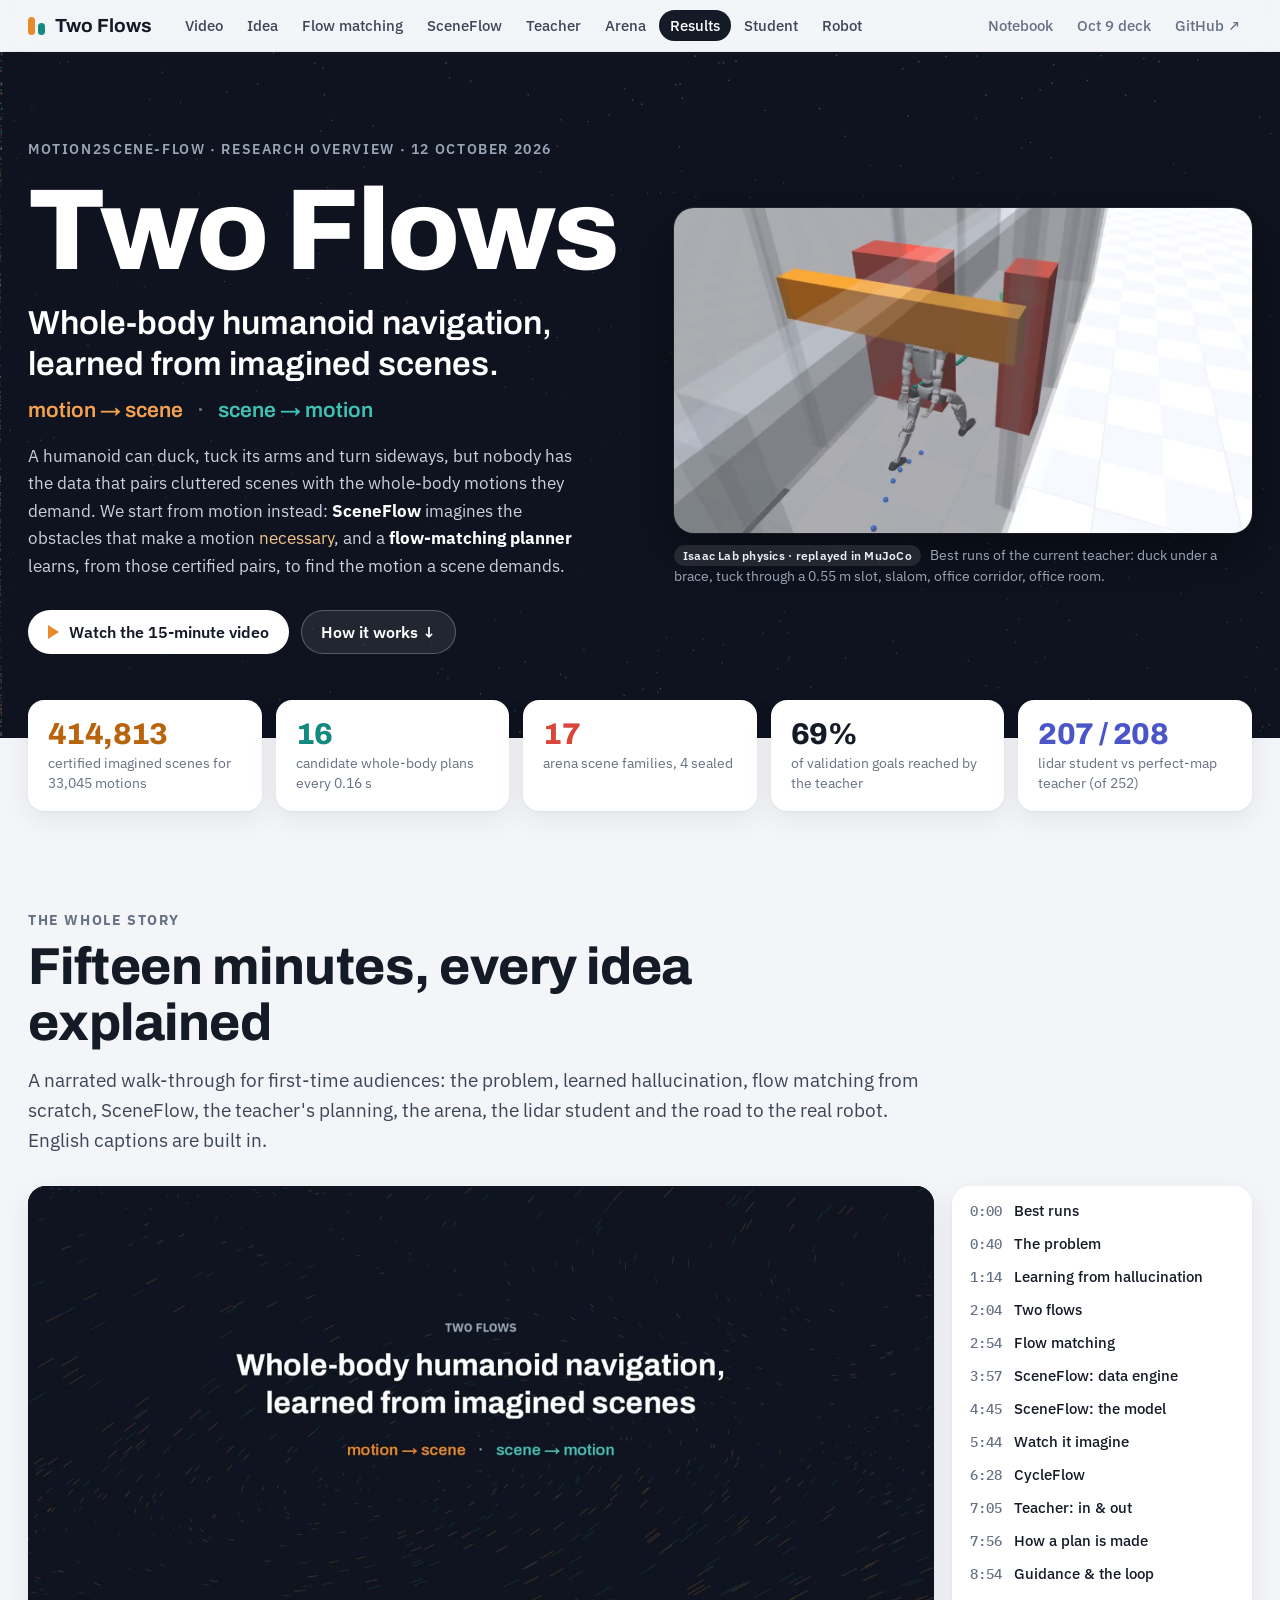
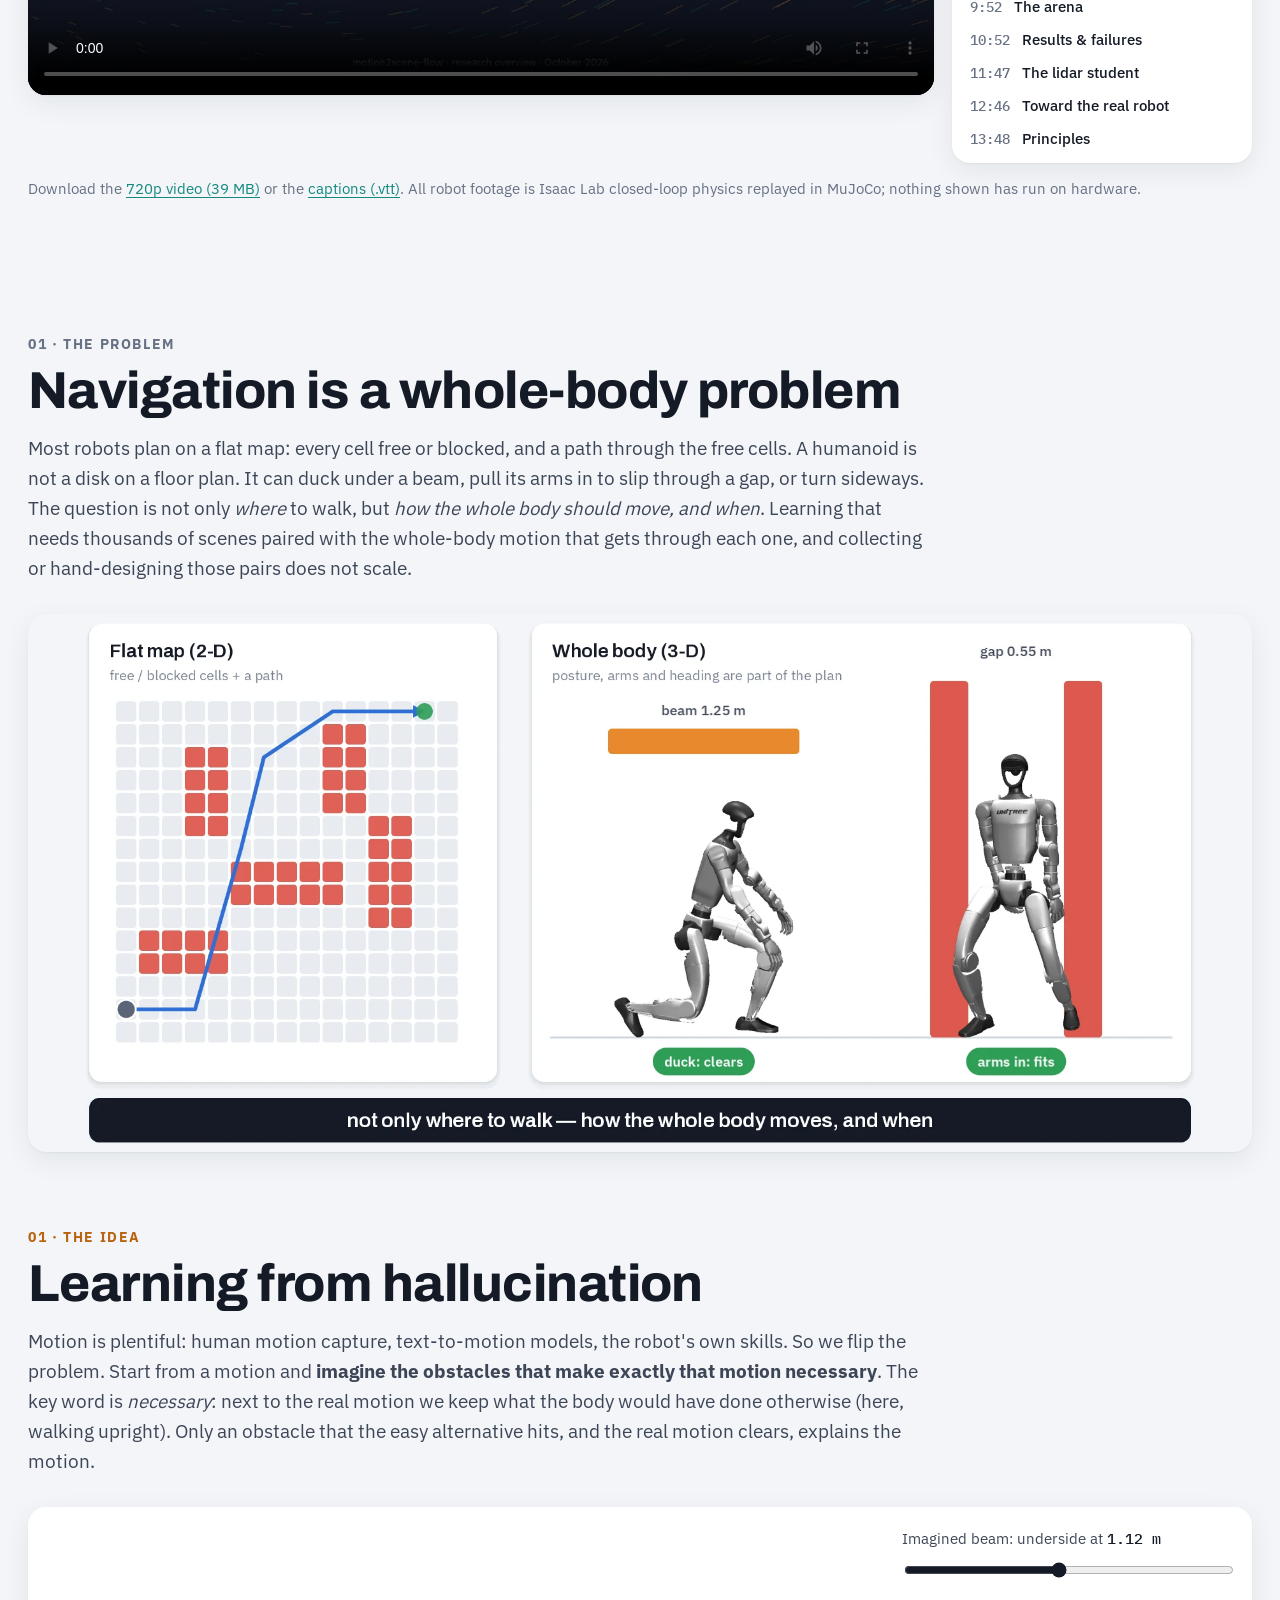
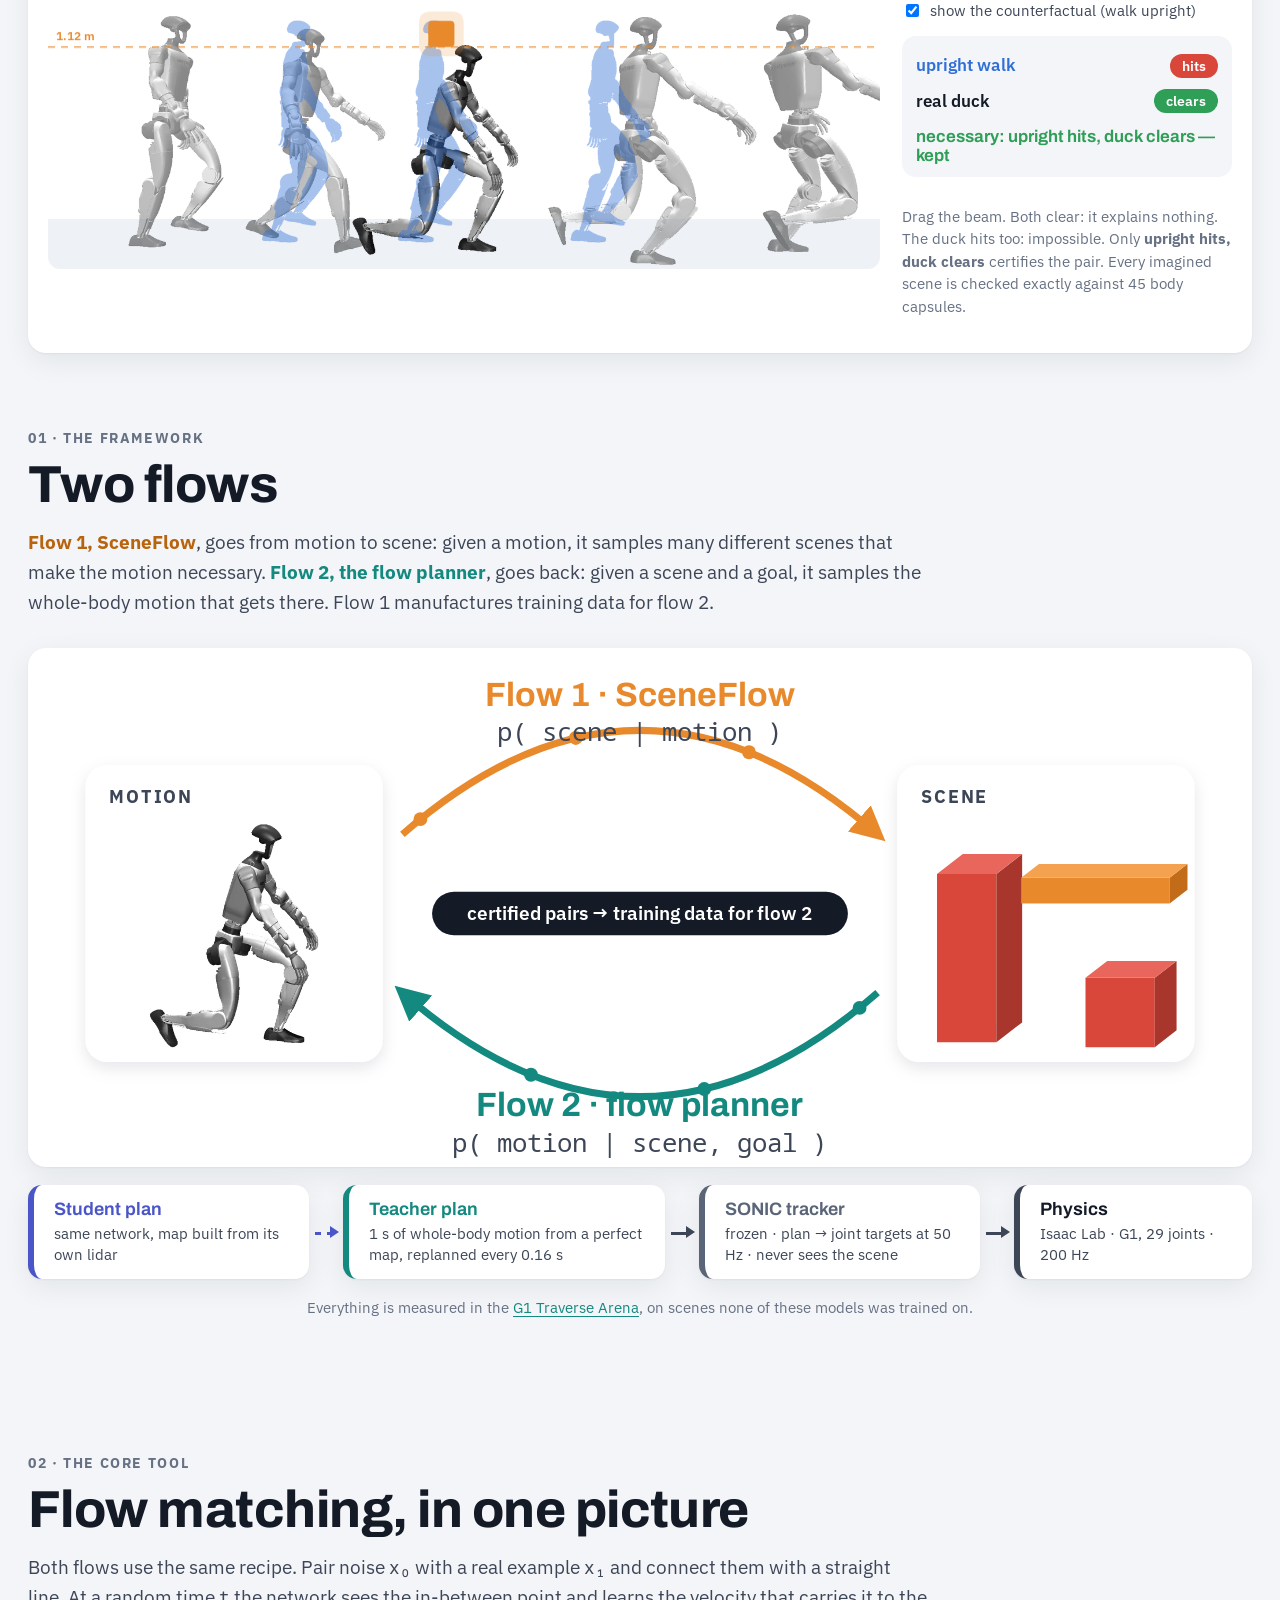
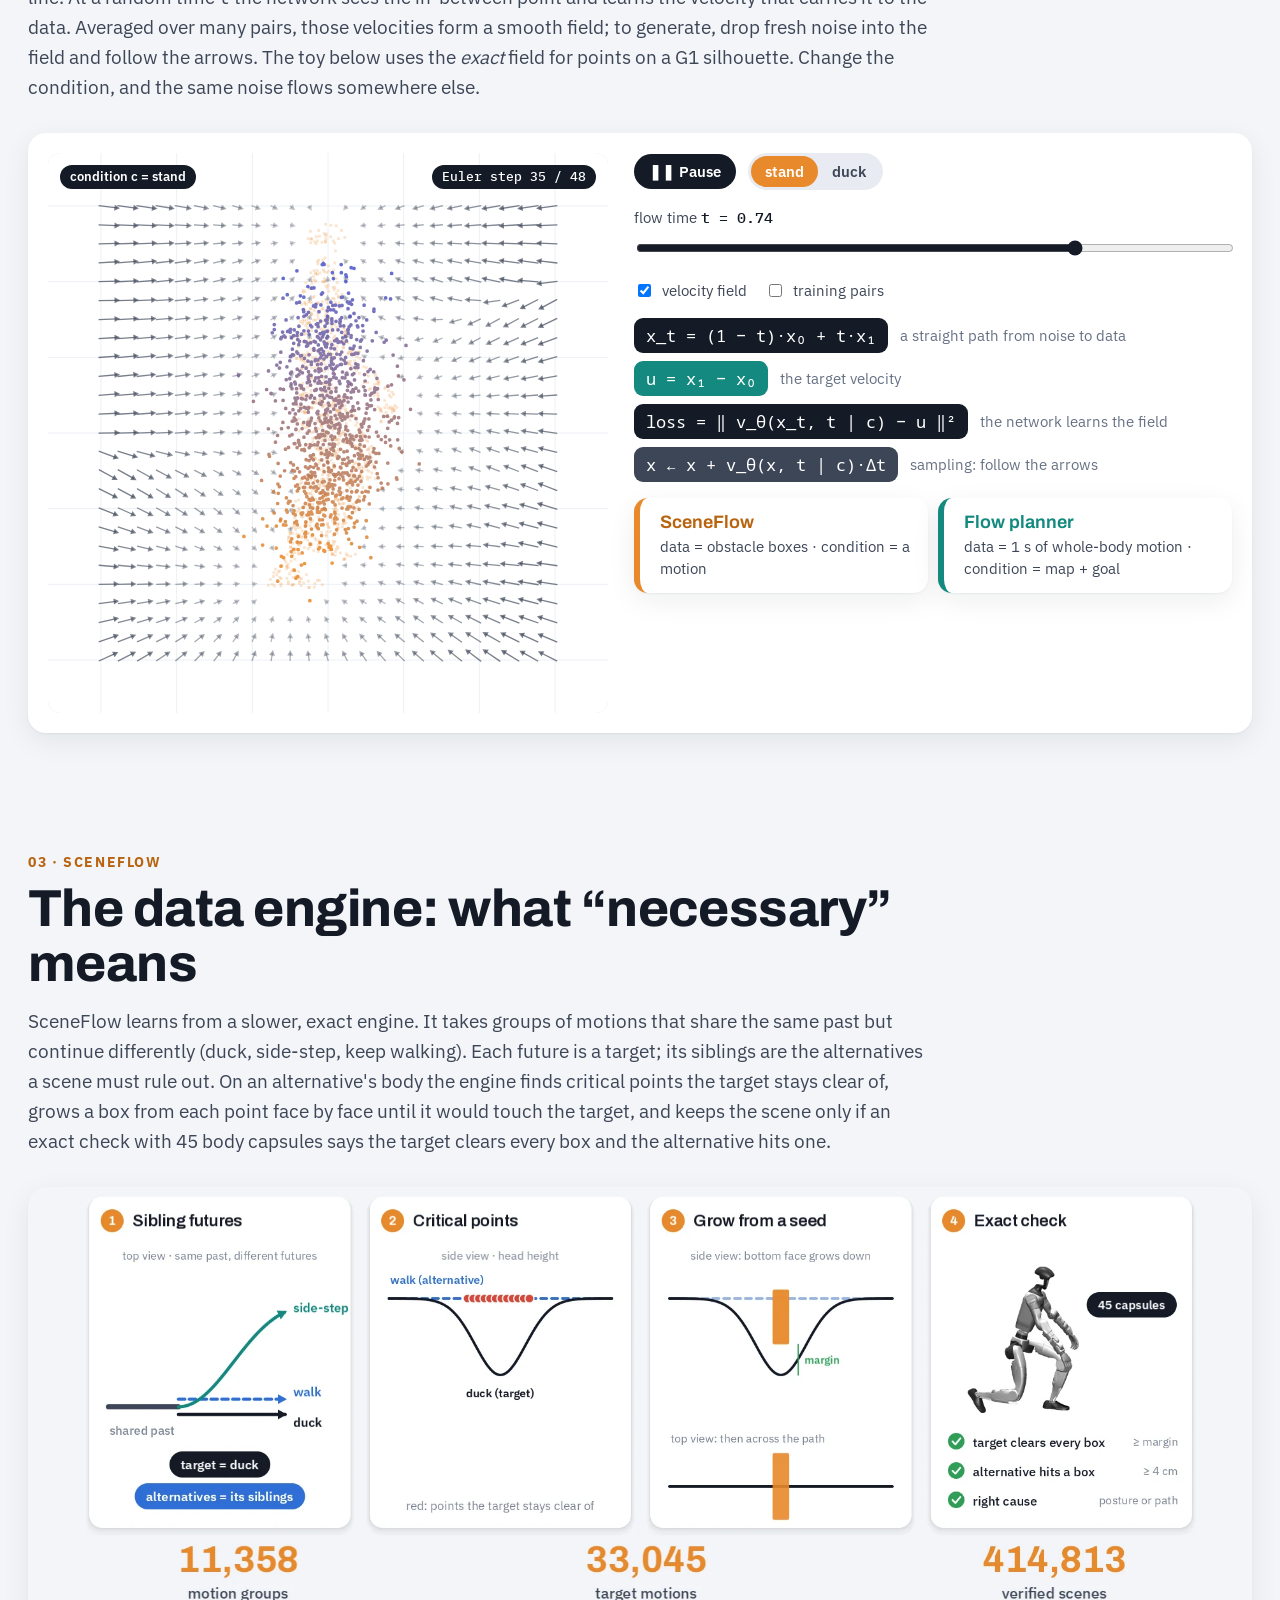
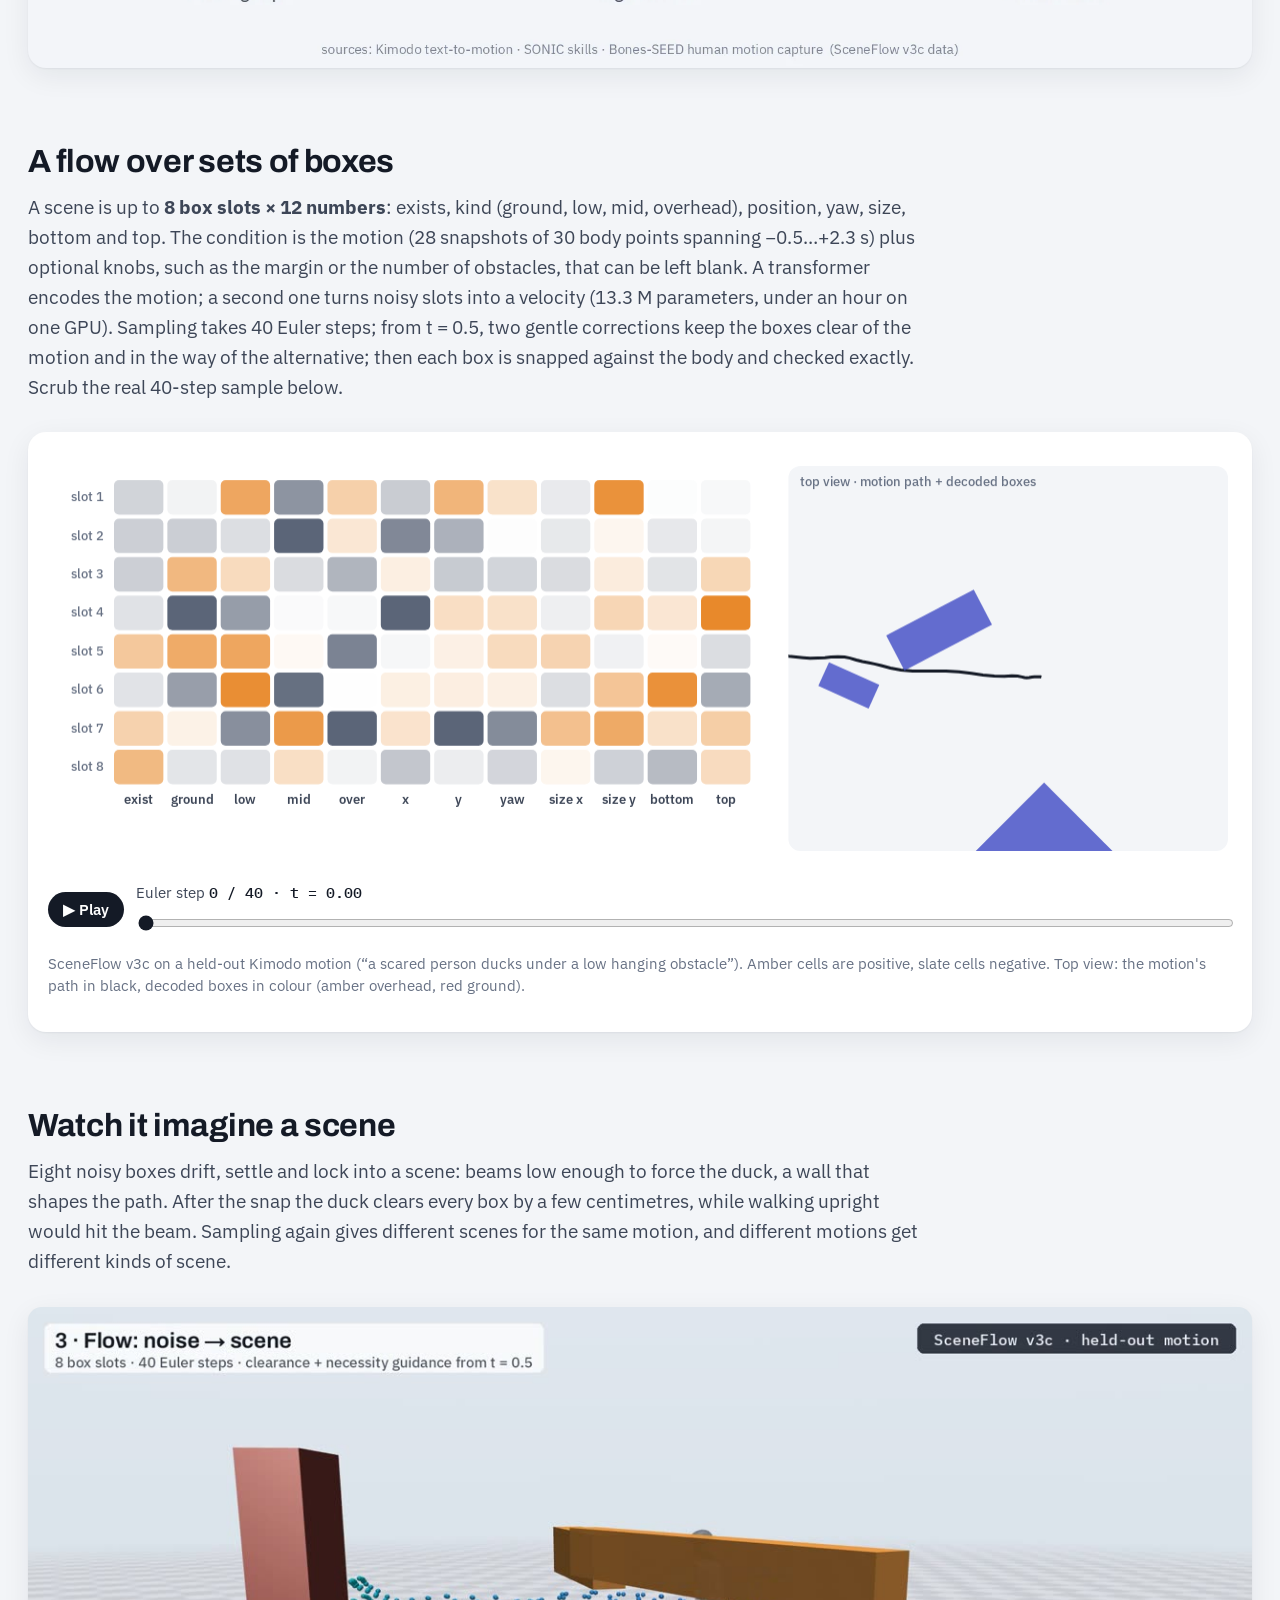
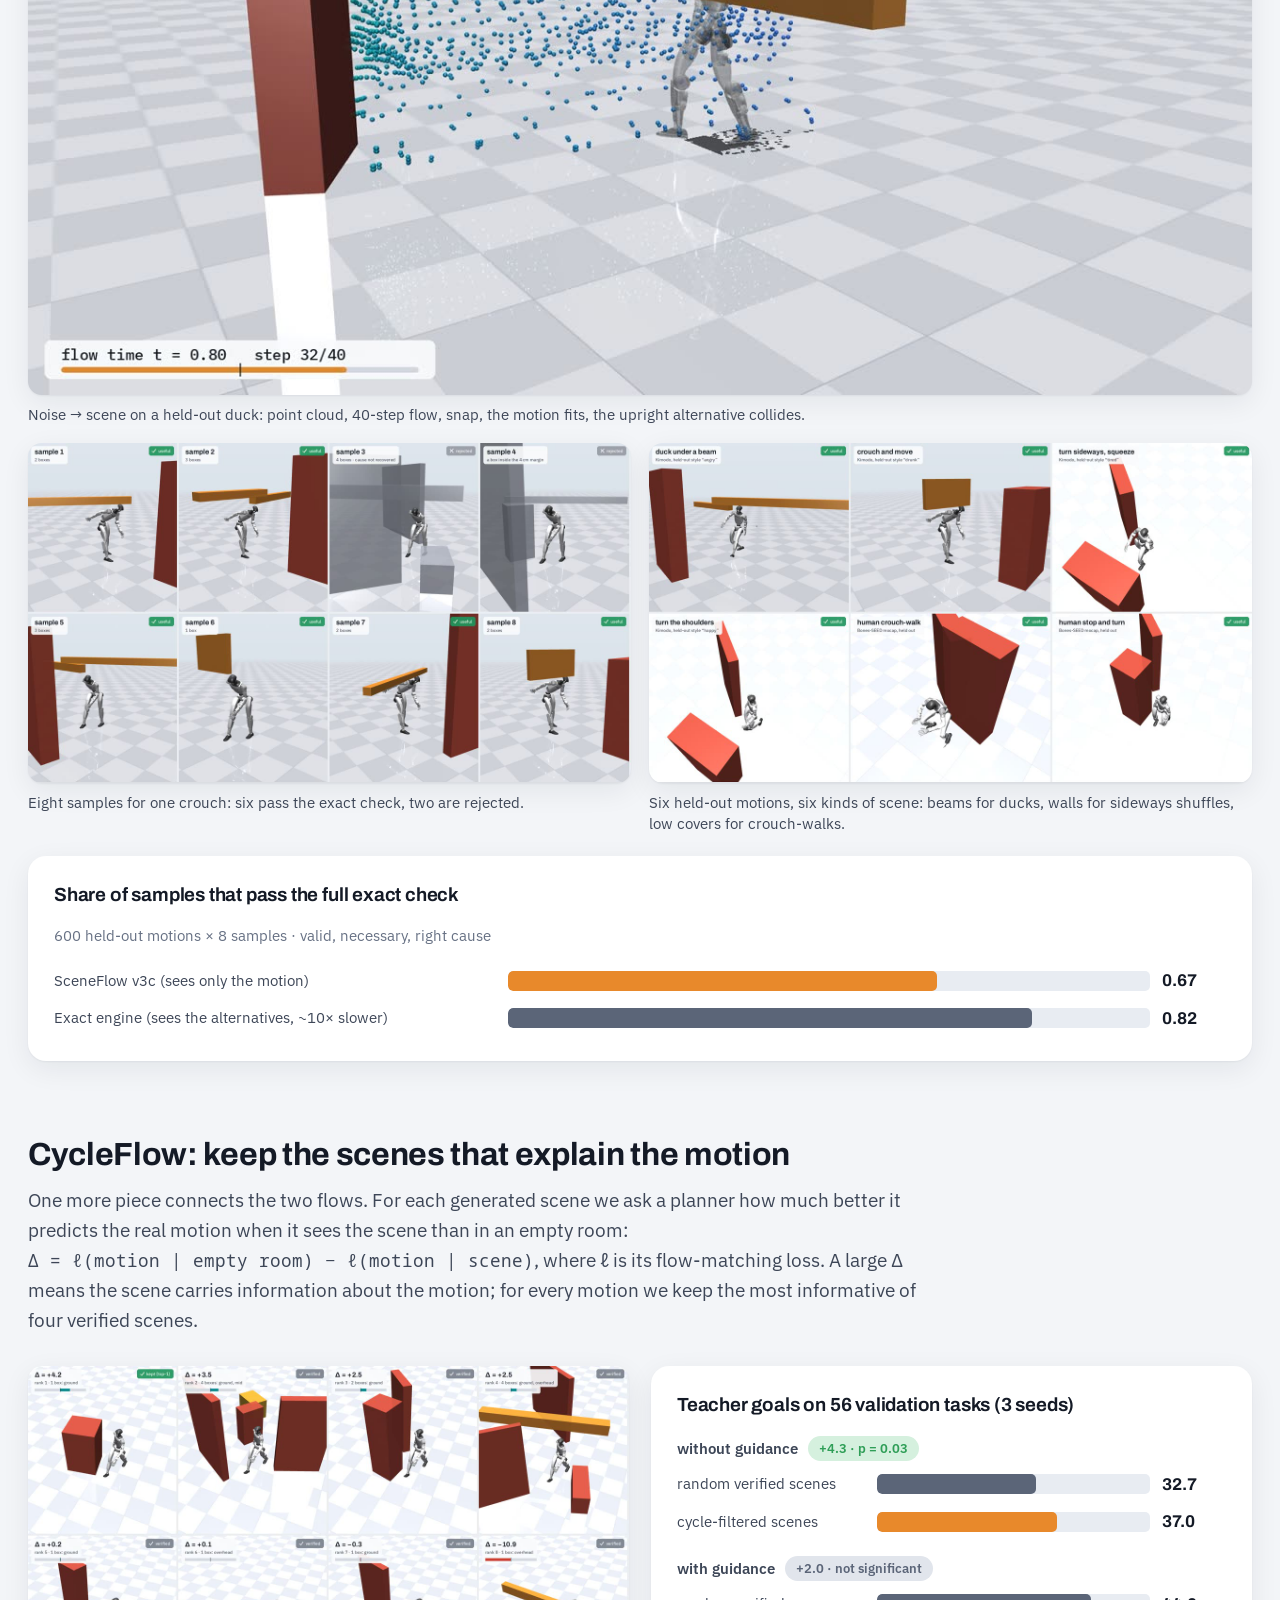
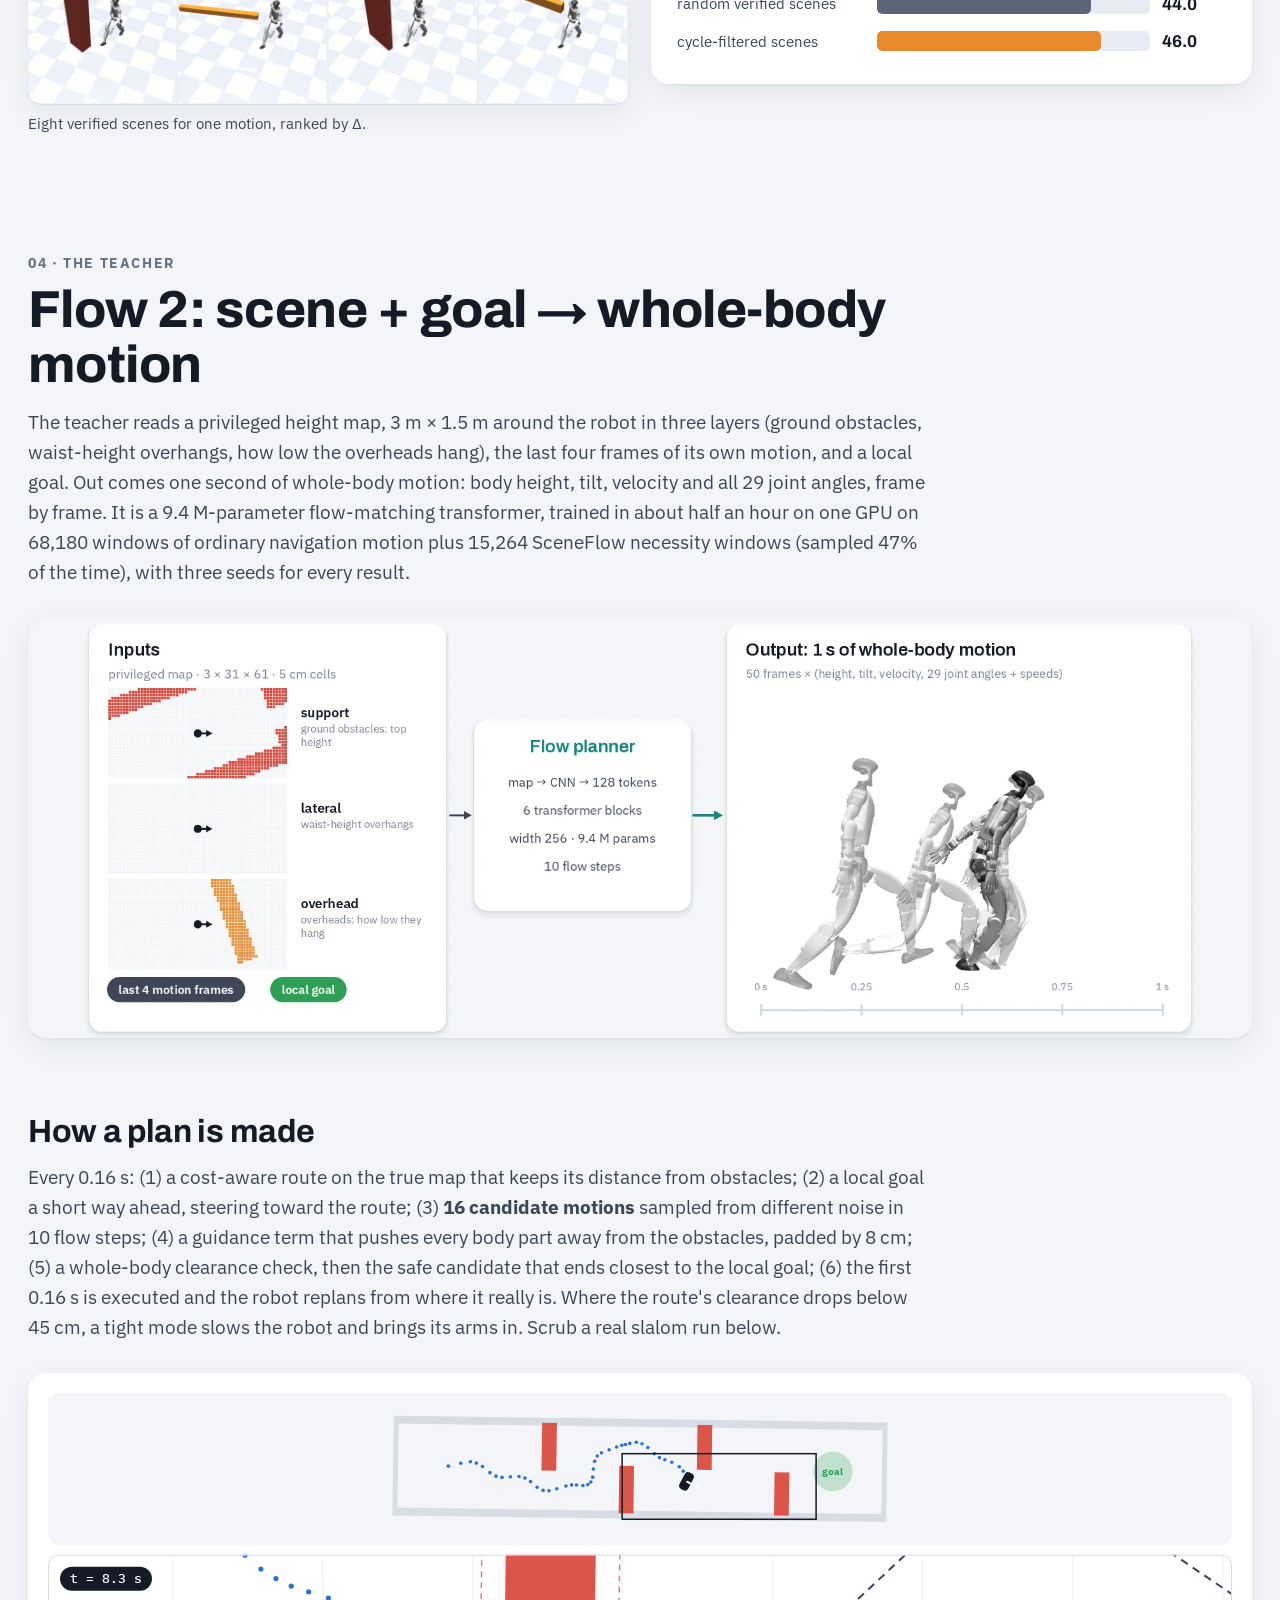
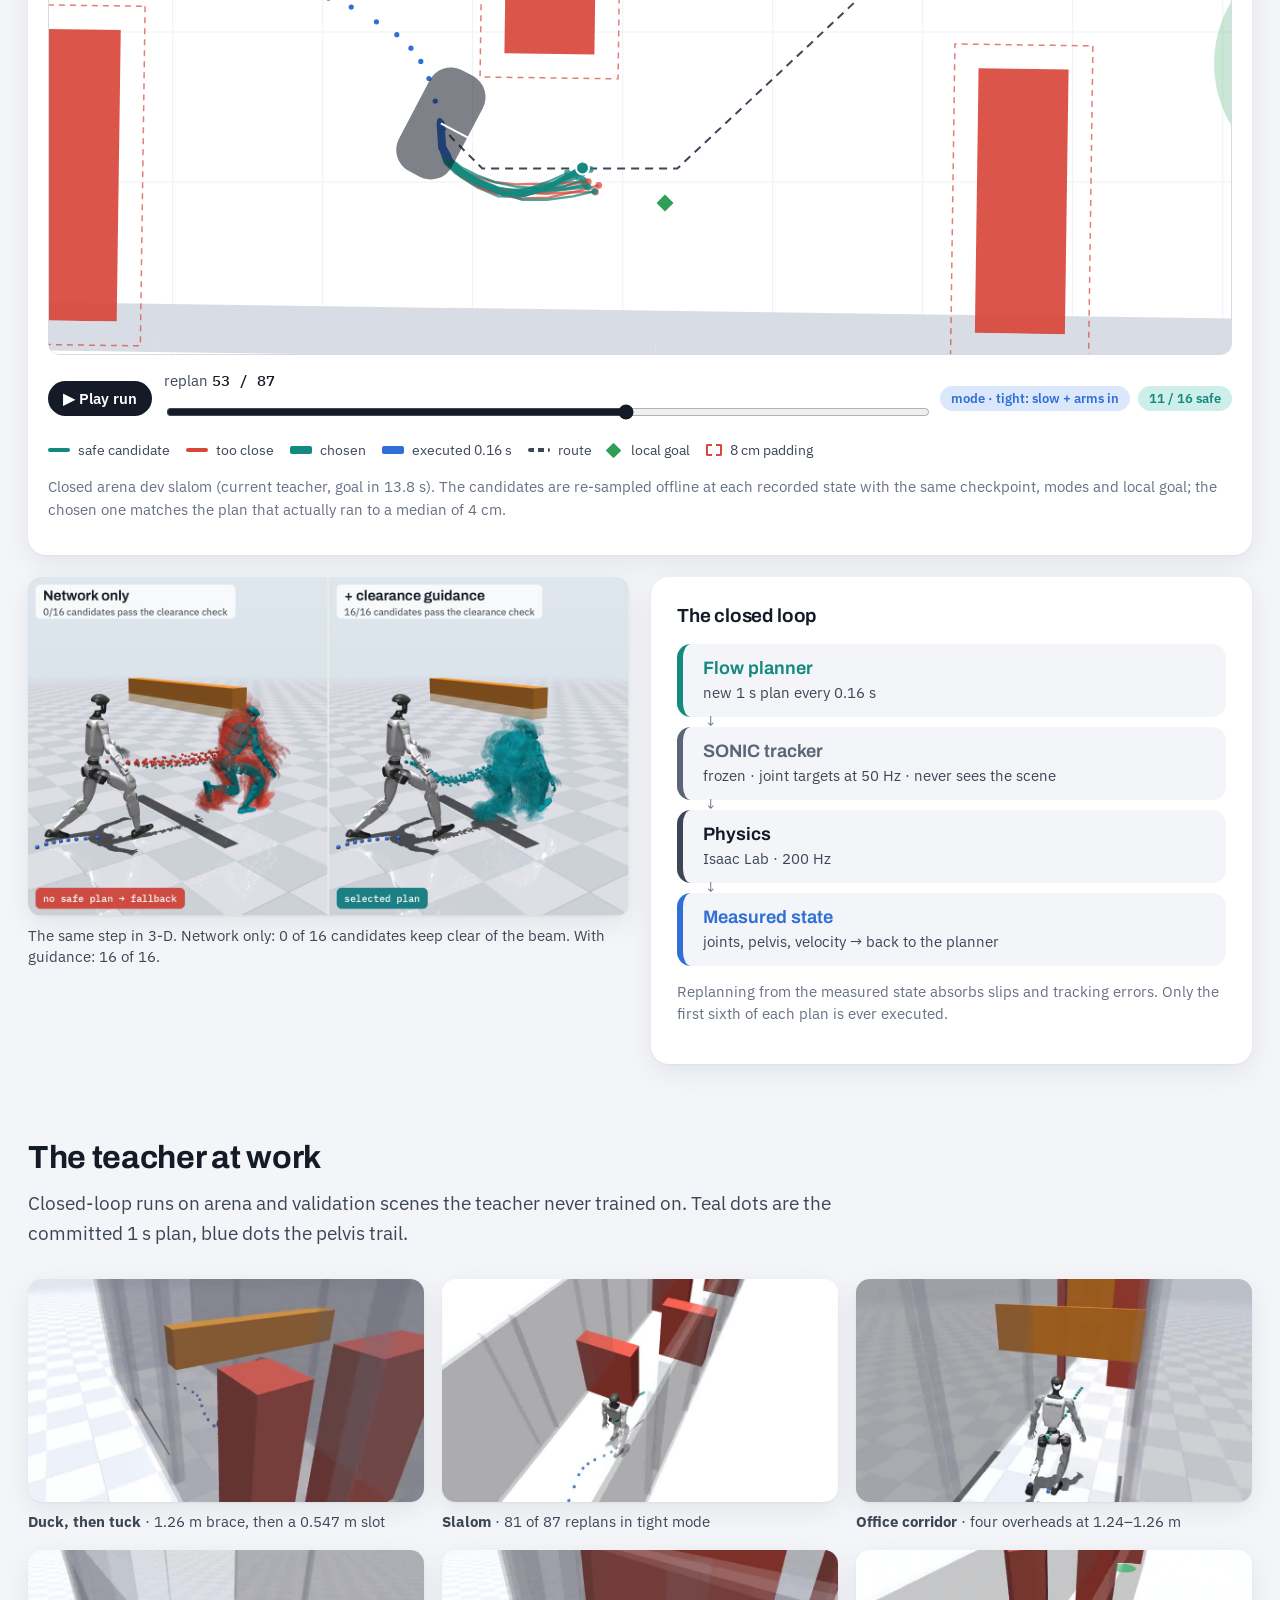
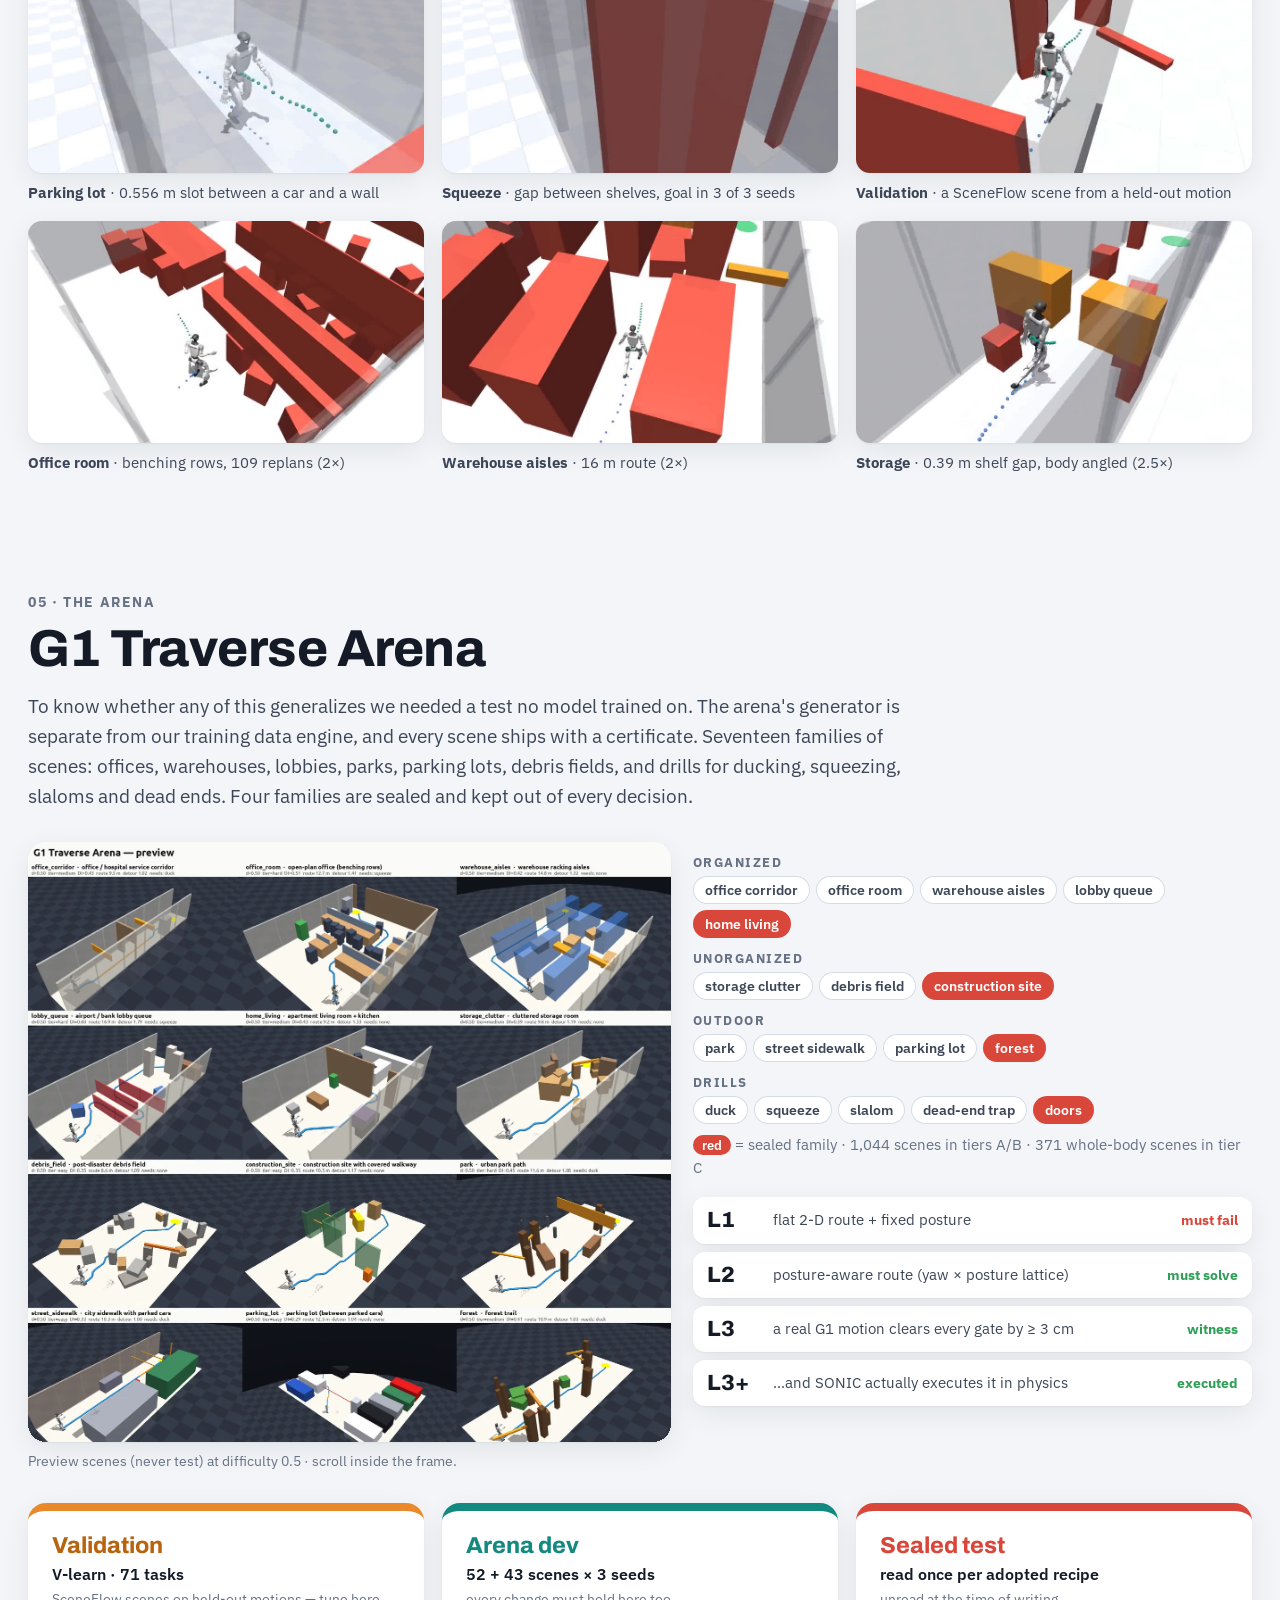
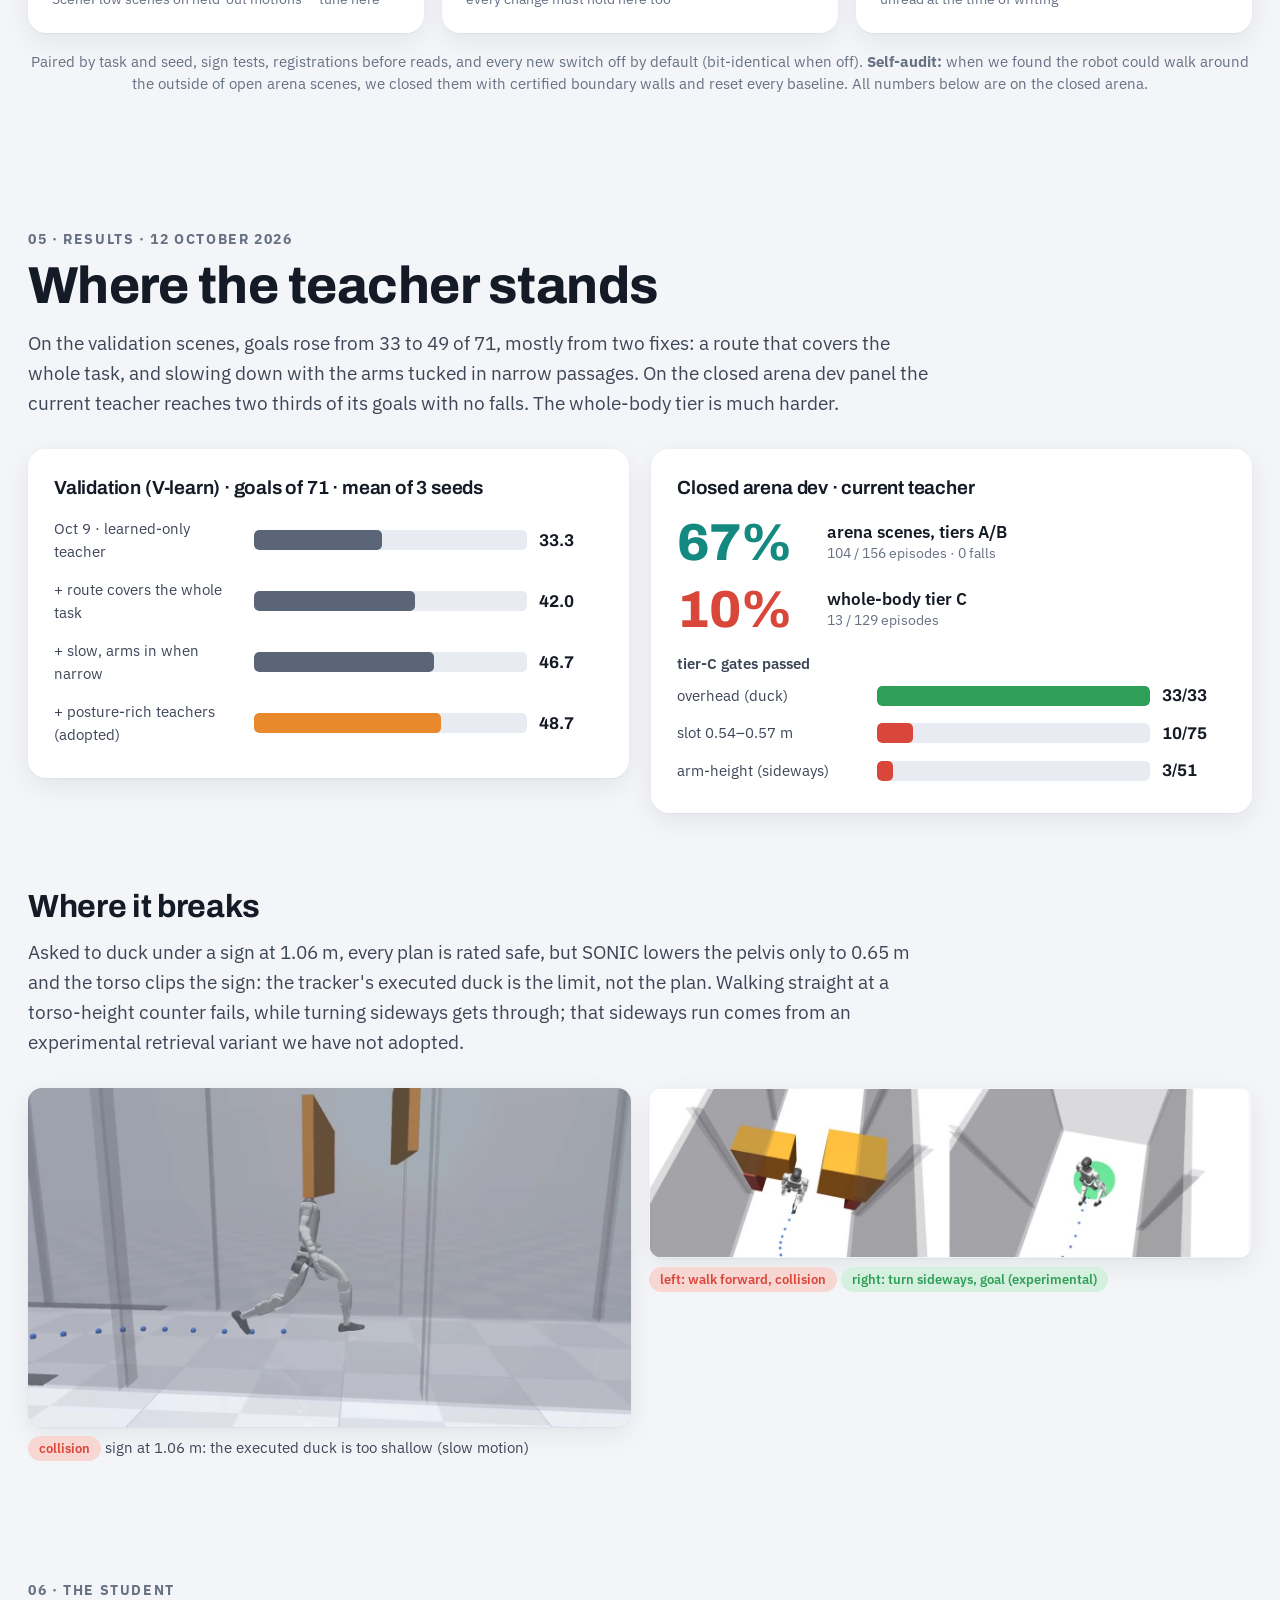
==== commit 87095a34: "New homepage: Two Flows overview with the narrated video and interactive explainers index.html is no" ====
--- a/index.html
+++ b/index.html
@@ -1,529 +1,411 @@
 <!doctype html>
-<html lang="en"><head><meta charset="utf-8"><meta name="viewport" content="width=device-width, initial-scale=1">
-<title>Motion2Scene Flow — Learning to move through clutter</title>
-<meta name="description" content="A research review of scene–motion representations, flow matching for robotics, eleven controlled experiments, and the path toward scene-aware humanoid traversal.">
-<meta name="theme-color" content="#14382f"><meta property="og:title" content="Motion2Scene Flow — Research, evidence and next steps"><meta property="og:description" content="What geometry must a motion model preserve? Eleven experiments, an illustrated flow-matching guide, and a testable research roadmap.">
-<link rel="icon" href="assets/favicon.svg" type="image/svg+xml"><link rel="stylesheet" href="style.css"><script defer src="app.js"></script></head>
-<body><a class="skip" href="#the-problem">Skip to research</a>
-<header class="topbar"><a class="brand" href="#top"><span class="brand-mark">M↦S</span> Motion2Scene <strong>Flow</strong></a><div class="top-links"><a href="two-flows/">Two Flows (Oct 2026)</a><a href="#experiments-and-findings">Experiments</a><a href="#research-roadmap">Roadmap</a><a href="https://github.com/linjiw/motion2scene-flow">GitHub ↗</a></div></header>
-<div class="hero" id="top"><div class="hero-copy"><p class="eyebrow">Research notebook / Humanoid traversal / 21 September 2026</p><h1>Learning to move<br>through <em>clutter.</em></h1><p class="lede">Which geometric details must a motion model preserve—and how can flow matching turn them into useful whole-body actions?</p><p class="hero-description">A complete review of our representation, generation and verification experiments. The promising results, the failed hypotheses, and the questions that should come next.</p><div class="hero-actions"><a class="button" href="#flow-matching-carefully">Understand the method <span>↗</span></a><a class="text-link" href="#experiments-and-findings">Explore the evidence ↓</a><a class="text-link" href="two-flows/">Latest: Two Flows presentation, 9 Oct 2026 →</a></div></div>
-<div class="hero-visual"><svg viewBox="0 0 440 340" role="img" aria-label="Conceptual whole-body clearance diagram beneath an overhead obstacle"><defs><pattern id="grid" width="28" height="28" patternUnits="userSpaceOnUse"><path d="M28 0H0V28" fill="none" stroke="#d4e0d7" stroke-width=".6"/></pattern></defs><rect x="10" y="10" width="420" height="300" rx="12" fill="url(#grid)"/><path d="M25 278H413" stroke="#899b91" stroke-width="2"/><path d="M140 30H345V114H140Z" fill="#ad7660" opacity=".65"/><path d="M155 115H332" stroke="#804831" stroke-width="3"/><path d="M44 228C100 230 124 191 180 184S293 218 402 226" fill="none" stroke="#487f6b" stroke-width="2" stroke-dasharray="6 6"/><g stroke="#164f40" stroke-width="14" stroke-linecap="round" fill="none"><path d="M188 171L222 204L203 235L173 266M222 204L251 232L282 263M194 179L156 200L128 222M204 177L244 176L268 207"/></g><g fill="#bfd6c9" stroke="#164f40" stroke-width="2"><circle cx="181" cy="148" r="19"/><circle cx="220" cy="202" r="12"/><circle cx="202" cy="236" r="9"/><circle cx="252" cy="232" r="9"/></g><path d="M180 118V128M175 118H185M175 128H185" stroke="#c95b30" stroke-width="2"/><text x="205" y="139" fill="#874729" font-size="12">clearance is local</text><text x="35" y="302" fill="#52665f" font-size="12">prepare → pass → whole-body exit → recover</text><text x="35" y="330" fill="#52665f" font-size="11">Concept illustration · not an experimental robot rollout</text></svg></div></div>
-<div class="status-strip"><div><b>11</b><span>study blocks reviewed</span></div><div><b>75</b><span>tests in the latest research suite</span></div><div><b>3</b><span>continuous controls in current FM</span></div><div><b>0</b><span>robot rollouts in these studies</span></div></div>
-<div class="page-layout"><aside><nav aria-label="Research contents"><p class="eyebrow">Inside the notebook</p><a href="#the-problem"><span>01</span>The problem</a><a href="#system-and-data"><span>02</span>System and data</a><a href="#flow-matching-carefully"><span>03</span>Flow matching, carefully</a><a href="#experiments-and-findings"><span>04</span>Experiments and findings</a><a href="#critical-events-and-attention"><span>05</span>Critical events and attention</a><a href="#research-roadmap"><span>06</span>Research roadmap</a><a href="#literature-map"><span>07</span>Literature map</a><a href="#evidence-and-limitations"><span>08</span>Evidence and limitations</a><a href="#related-projects"><span>09</span>Related projects</a></nav><div class="aside-note"><b>Evidence first.</b><p>Measured proxy results, native-reference audits, literature and future hypotheses are labeled separately.</p><button type="button" id="print-review">Print / save PDF</button></div></aside><main><section class="chapter"><h2 id="the-problem">The problem</h2>
-<p>A humanoid moving through a furnished room cannot be treated as a point following a collision-free floor path. A route may clear the feet while striking the head; a crouch may clear a beam while the trailing shoulder is still underneath it. The relevant object is a <strong>whole-body trajectory through three-dimensional space</strong>, including preparation, constrained passage and recovery.</p>
-<p>We want a robot to use its observations, measured state and navigation goal to propose coordinated future motions that a fixed controller can actually track. Several motions may work: turn sideways, crouch, choose a different route, slow down, or stop when a passage cannot be established. A useful generator must preserve these alternatives without averaging them into a collision.</p>
-<div class="callout question"><span class="eyebrow">Our research question</span><p>Under limited representation and inference budgets, can scene–motion pretraining preserve the local geometric distinctions that change whole-body traversability, and help a conditional flow model choose an appropriate motion early enough to execute it?</p></div>
-
-<p>The phrase “critical moment” is a hypothesis about information, not a label for every low-clearance frame. The head’s closest approach may occur after the last practical time to start crouching. We therefore care about both <strong>where the constraint occurs</strong> and <strong>when the policy must respond</strong>. 小净空、关键决策时刻与高训练损失不是同一回事。</p>
-<p>Our long-term task is conditional generation of a reference chunk <strong>M</strong>, given a causal observation map <strong>S_obs</strong>, measured history <strong>h</strong>, navigation goal <strong>g</strong>, and already committed reference prefix <strong>P</strong>:</p>
-<pre><code class="language-text">C = (S_obs, h, g, P)                  M ~ pθ(M | C)
-reference → interface/codec → fixed tracker → executed motion
-</code></pre>
-<p>Success eventually means reaching the goal, clearing the obstacle with the whole body, avoiding prohibited contacts and falls, and completing recovery or stopping. A safe refusal is a separate outcome from successful traversal. Geometric clearance alone does not establish balance, support, joint feasibility, perception quality or tracking success.</p>
-<h3 id="what-exists-today">What exists today</h3>
-<p>The implemented generator emits only <strong>crouch amplitude, yaw and lateral shift</strong>, decoded into a seven-sphere motion proxy. It uses complete synthetic geometry and a fixed navigation direction. A separate branch audits native G1 reference geometry and temporal relations. These branches share research questions, but <strong>the native-body studies are not evidence that the proxy FM already generates full G1 motion</strong>.</p>
-<div class="scope-grid"><div><b>Completed</b><p>Controlled scene-representation studies; continuous proxy FM; bounded-output and solver comparisons; G1 asset/reference audits; body/time relation studies; certified candidate checking and exact fallback.</p></div><div><b>Still proposed</b><p>MTC pretraining; causal sensor-conditioned, varying-goal motion generation; a qualified motion codec; native SONIC-token prediction; closed-loop traversal with a fixed tracker.</p></div></div>
-
-</section><section class="chapter"><h2 id="system-and-data">System and data</h2>
-<figure class="architecture"><svg viewBox="0 0 1000 290" role="img" aria-labelledby="arch-title arch-desc"><title id="arch-title">Proposed research system and the implemented proxy path</title><desc id="arch-desc">Observations and goals feed scene representations and a conditional flow generator. Decoded motion is checked before a future tracker interface. Dashed boxes indicate unimplemented deployment components.</desc><defs><marker id="arrow" markerWidth="8" markerHeight="8" refX="7" refY="4" orient="auto"><path d="M0 0L8 4L0 8" fill="#49635d"/></marker></defs><g fill="#edf4ef" stroke="#8caaa0"><rect x="10" y="55" width="180" height="100" rx="12"/><rect x="225" y="55" width="170" height="100" rx="12"/><rect x="430" y="55" width="165" height="100" rx="12"/><rect x="630" y="55" width="160" height="100" rx="12"/></g><rect x="825" y="55" width="165" height="100" rx="12" fill="#fff" stroke="#8caaa0" stroke-dasharray="6 5"/><g font-size="17" fill="#18352c" text-anchor="middle"><text x="100" y="90">Scene + goal</text><text x="100" y="119">+ state history</text><text x="310" y="90">Global context</text><text x="310" y="119">+ local relations</text><text x="512" y="90">Conditional FM</text><text x="512" y="119">motion proposal</text><text x="710" y="90">Decode + check</text><text x="710" y="119">+ select / abstain</text><text x="907" y="90">Fixed tracker</text><text x="907" y="119">+ execution</text></g><g stroke="#49635d" stroke-width="2" marker-end="url(#arrow)"><path d="M192 106H220"/><path d="M397 106H425"/><path d="M597 106H625"/><path d="M792 106H820"/></g><g font-size="13" fill="#52665f" text-anchor="middle"><text x="100" y="190">Today: full synthetic map</text><text x="310" y="190">32D + 12 anchor scores</text><text x="512" y="190">3 continuous controls</text><text x="710" y="190">Sphere-proxy geometry</text><text x="907" y="190">Future integration</text></g><path d="M907 160V240H100V164" fill="none" stroke="#8caaa0" stroke-width="2" stroke-dasharray="6 5" marker-end="url(#arrow)"/><text x="500" y="266" text-anchor="middle" font-size="14" fill="#52665f">Proposed closed-loop state/observation feedback — not run in the experiments below</text></svg><figcaption>Solid boxes describe the implemented proxy research path, not a complete deployed navigation stack. The observation and goal contract must expand before deployment.</figcaption></figure>
-
-<h3 id="four-different-meanings-of-token">Four different meanings of “token”</h3>
-<div class="table-scroll" tabindex="0" role="region" aria-label="Scrollable comparison table"><table>
-<thead>
-<tr>
-<th>Representation</th>
-<th>What it is</th>
-<th>What must be verified</th>
-</tr>
-</thead>
-<tbody>
-<tr>
-<td>Transformer token</td>
-<td>A sequence slot containing a learned feature vector</td>
-<td>What information is accessible and how much geometry it reads</td>
-</tr>
-<tr>
-<td>Motion latent</td>
-<td>A code for a specified motion decoder</td>
-<td>Reconstruction, temporal consistency and lost clearance</td>
-</tr>
-<tr>
-<td>SONIC native token</td>
-<td>A controller-specific learned/quantized representation</td>
-<td>Exact encoder, quantizer, decoder, checkpoint and proprioception contract</td>
-</tr>
-<tr>
-<td>Executed action</td>
-<td>A command or measured outcome in a control loop</td>
-<td>Tracking, latency, contact, balance and task success</td>
-</tr>
-</tbody>
-</table></div>
-<p>These are not interchangeable. Integer codebook IDs do not have a meaningful Euclidean interpolation just because they are called tokens. Continuous codec coordinates may be modeled with FM, but quantization and decoding need separate geometric and execution audits. The <a href="https://arxiv.org/html/2511.07820v4">SONIC paper</a> and <a href="https://github.com/NVlabs/GR00T-WholeBodyControl">official implementation</a> establish the relevant controller context; our work has checked offline formats, not run its learned motor encoder.</p>
-<h3 id="data-sources-have-different-jobs">Data sources have different jobs</h3>
-<p><a href="https://arxiv.org/html/2603.05993v1">Moving Through Clutter (MTC)</a> pairs embodiment-scaled VR locomotion with procedural scene geometry; v1 reports 348 trajectories across 145 scenes. It motivates learning the relationship between a constraint and an adaptation. Reading its paper does not qualify a local archive as MTC or establish robot executability.</p>
-<div class="table-scroll" tabindex="0" role="region" aria-label="Scrollable comparison table"><table>
-<thead>
-<tr>
-<th>Data branch</th>
-<th>Available evidence</th>
-<th>Appropriate role</th>
-<th>Missing evidence</th>
-</tr>
-</thead>
-<tbody>
-<tr>
-<td>Procedural box scenes + sphere motions</td>
-<td>Exact continuous geometric labels for a declared proxy</td>
-<td>Controlled representation, FM and checker experiments</td>
-<td>Human motion, perception and dynamics</td>
-</tr>
-<tr>
-<td>Kimodo-generated G1 references</td>
-<td>120 original clips / 29 ancestry groups; later 20 additional groups</td>
-<td>Body geometry, interval bounds and typed relation supervision</td>
-<td>Verified MTC provenance and qualified execution labels</td>
-</tr>
-<tr>
-<td>MTC-style aligned captures</td>
-<td>Literature motivation; no MTC training in this workspace</td>
-<td>Proposed geometry-induced adaptation pretraining</td>
-<td>Archive/license/export validation, alignment and quality gates</td>
-</tr>
-<tr>
-<td>Tracker rollouts</td>
-<td>Not collected by these experiments</td>
-<td>Future executability, correction and failure supervision</td>
-<td>Actual closed-loop outcomes</td>
-</tr>
-</tbody>
-</table></div>
-<p>The data model should preserve scene revisions and coordinate transforms; source ancestry and actor/session identity; original human and robot references; timestamps; sensor poses and visibility; measured versus reference state; tracker/version and command logs; and event/counterfactual provenance. Split source episodes and scene families <strong>before</strong> extracting overlapping windows. Nearby geometry variants and mirrored descendants must not cross the intended generalization boundary.</p>
-<p>A motion does not uniquely identify the room that produced it. Crouching can reflect a beam, a preference, or a different task. Motion-to-scene pretraining should therefore infer supported relations or uncertain scene hypotheses, rather than claim uniquely recoverable complete geometry. Likewise, a randomly mismatched scene–motion pair is not automatically a negative: the motion may remain feasible there.</p>
-</section><section class="chapter"><h2 id="flow-matching-carefully">Flow matching, carefully</h2>
-<h3 id="what-is-actually-learned">What is actually learned?</h3>
-<p>For a normalized continuous action chunk <strong>X₁</strong>, sample a source <strong>X₀</strong> and transport time <strong>τ</strong>. In our convention, noise is at zero and data at one:</p>
-<pre><code class="language-text">X₀ ~ N(0, I),     τ ~ Uniform(0, 1)
-Xτ = (1 − τ) X₀ + τ X₁
-u* = X₁ − X₀
-LFM = E[ ||vθ(Xτ, τ, C) − u*||² ]
-
-Inference: dXτ/dτ = vθ(Xτ, τ, C), starting at the declared source.
-Euler:     Xτ+Δτ = Xτ + Δτ · vθ(Xτ, τ, C)
-</code></pre>
-<p><a href="https://arxiv.org/abs/2210.02747">Flow Matching for Generative Modeling</a> trains a vector field against a chosen probability path without simulating the learned ODE during each training example. The regression target belongs to sampled endpoint pairs; the learned field averages compatible conditional targets at a noisy state. The resulting marginal transport need not be a straight line for an individual generated sample. Independent noise/data pairing also does not, by itself, solve an optimal-transport coupling problem.</p>
-<p>The following derivations and design choices apply that setup to <strong>our proposed traversal system</strong>. They are not new benchmark results.</p>
-<h3 id="two-clocks-two-spaces">Two clocks, two spaces</h3>
-<p><strong>Transport time τ</strong> indexes the refinement of an entire motion representation. <strong>Physical time k</strong> indexes positions inside the resulting motion chunk. A velocity in action-representation space is not a joint velocity or a robot’s speed through the room. Sources use opposite τ conventions; the interpolation, target sign and integration direction must agree.</p>
-<div class="interactive" id="flow-demo"><div class="demo-heading"><div><span class="eyebrow">Interactive explanation · illustrative only</span><h3>Move the two clocks independently</h3></div><button id="reset-demo" type="button">Reset</button></div><div class="demo-grid"><div><svg id="transport-plot" viewBox="0 0 440 245" role="img" aria-label="Prescribed interpolation from noise samples to two action modes"></svg><label for="transport">Transport time τ <output id="transport-value">0.45</output></label><input id="transport" type="range" min="0" max="100" value="45"/><p>Points are two abstract action coordinates. Each point represents a whole candidate, not a body moving through space.</p></div><div><svg id="physical-plot" viewBox="0 0 440 245" role="img" aria-label="Robot progressing along a candidate path around an obstacle"></svg><label for="physical">Physical chunk progress k/H <output id="physical-value">0.35</output></label><input id="physical" type="range" min="0" max="100" value="35"/><p>The marker advances through a schematic room along one candidate path. This clock is independent of τ.</p></div></div><p class="caption">Left: hand-constructed training-pair interpolation, not an integrated learned field. Right: an illustrative route, not a humanoid rollout. Neither figure reports an experiment.</p></div>
-
-<h3 id="why-generate-chunks-rather-than-one-action">Why generate chunks rather than one action?</h3>
-<p>A chunk can represent coordinated preparation, passage and recovery jointly. It can preserve distinct solutions where single-target regression would encourage an unhelpful average. But a horizon also commits the system to predictions made from aging observations. Generate the suffix that can still be changed, condition on the committed prefix, and retain measured state rather than substituting a perfect reference history.</p>
-<p>FM is deterministic <strong>conditional on its initial sample and conditioning</strong>; different initial samples provide a distribution of outputs. Multiple outputs are useful only if they are valid, sufficiently diverse in behavior, and selected using information available at deployment. Best-of-K with ground-truth hindsight is an evaluation ceiling, not the performance of the actual selector.</p>
-<h3 id="fm-versus-diffusion-and-other-policies">FM versus diffusion and other policies</h3>
-<div class="table-scroll" tabindex="0" role="region" aria-label="Scrollable comparison table"><table>
-<thead>
-<tr>
-<th>Choice</th>
-<th>Useful property</th>
-<th>Comparison that matters here</th>
-</tr>
-</thead>
-<tbody>
-<tr>
-<td>Flow matching</td>
-<td>Direct velocity regression along a specified probability path; continuous action chunks</td>
-<td>Validity and coverage versus actual total latency, with declared source and solver</td>
-</tr>
-<tr>
-<td>Diffusion policy</td>
-<td>Conditional multimodal action generation with denoising objectives and samplers</td>
-<td>Matched data, conditioning access, tuning and wall-clock budget; diffusion can also use deterministic samplers</td>
-</tr>
-<tr>
-<td>Discrete autoregression</td>
-<td>Explicit token likelihood and sequential generation</td>
-<td>Quantization fidelity, sequence cost and controller compatibility</td>
-</tr>
-<tr>
-<td>Retrieval + editing</td>
-<td>Strong use of a finite qualified motion library</td>
-<td>Same tracker, geometry access, selection budget and editing cost</td>
-</tr>
-<tr>
-<td>Optimization / MPC</td>
-<td>Direct use of modeled objectives and constraints</td>
-<td>Dynamics fidelity, initialization, feasible support and deadline behavior</td>
-</tr>
-<tr>
-<td>Reactive RL policy</td>
-<td>Can learn feedback and recovery in its training distribution</td>
-<td>Task coverage, demonstrations, simulation cost and transfer</td>
-</tr>
-</tbody>
-</table></div>
-<p>FM is an important robotics approach, not the only mainstream route and not automatically safer or faster. <a href="https://diffusion-policy.cs.columbia.edu/">Diffusion Policy</a> established action diffusion with receding-horizon control. <a href="https://arxiv.org/abs/2501.09747">FAST</a> studies compressed action tokenization for autoregressive policies. A traversal contribution must improve an operational comparison rather than simply replace one generative loss with another.</p>
-<h3 id="what-do-robotics-systems-add-to-the-basic-objective">What do robotics systems add to the basic objective?</h3>
-<p><a href="https://arxiv.org/html/2410.24164v1">π₀</a> combines a pretrained vision-language backbone with a continuous action expert. Observation features and action slots play different roles; action chunks interact through attention. This supports transferring semantics into control, but does not establish a whole-body clutter solution. <a href="https://github.com/Physical-Intelligence/openpi">OpenPI</a> also distinguishes flow-based models from the autoregressive π₀-FAST branch: “VLA” does not imply one action representation.</p>
-<p><a href="https://arxiv.org/html/2508.11002v1">3D FlowMatch Actor</a> is a useful manipulation reference for relating action and scene features in common 3D coordinates. Our analogous question is whether body-sweep-relative information survives compression. Its manipulation results cannot be treated as humanoid traversal evidence.</p>
-<p><a href="https://arxiv.org/html/2609.18732v1">PASSAGE</a> is a close scene-conditioned humanoid reference: it predicts continuous motion chunks from history, a destination and a multi-layer map, then uses a perceptive tracker. <a href="https://arxiv.org/html/2609.09158v1">TANGO</a> connects a whole-body VLA action expert to SONIC, using execution-filtered reference supervision. Its predicted motion references should not be relabeled as directly predicted native controller tokens. These precedents mean our contribution cannot be “FM + scene conditioning + a tracker” alone.</p>
-<h3 id="source-distributions-output-charts-and-solver-error">Source distributions, output charts and solver error</h3>
-<p>For a true temporal motion representation, a proposed correlated source could be</p>
-<pre><code class="language-text">X₀,F = μ(C) + LT ε,       LT LTᵀ = KT,       ε ~ N(0, I)
-</code></pre>
-<p>where <strong>F</strong> is the free suffix. A temporal kernel can encode smoother source samples, but should preserve enough support for rapid stepping and posture changes. Train with the source actually used at inference. Initializing from the previous prediction after training only on independent Gaussian noise changes the sampling distribution; it is not a free warm start. <a href="https://arxiv.org/abs/2607.14424">ConFlow</a> provides relevant constrained-generation and structured-source context, so correlated sources should be treated as a comparison, not assumed novelty.</p>
-<p>Our current three-control proxy has <strong>no learned physical-time sequence axis</strong>. A temporal-source study becomes meaningful only after defining a motion-chunk representation. For now, the bounded-chart experiment isolates a simpler issue: a better numerical solution can converge more accurately to an invalid model output. Euler256 improved numerical agreement but reduced valid yield. Tanh decoding fixed control bounds, while simple clipping was equally strong on the primary feasibility comparison.</p>
-<p>Position, orientation and joint coordinates require explicit scaling. Straight interpolation between raw rotations can leave the rotation manifold; a continuous representation still needs a valid decoder. Tanh can enforce a box domain but cannot enforce collision freedom, contact or torque feasibility. More solver evaluations increase cost and reduce one source of numerical error; they do not repair a misspecified conditional distribution.</p>
-<h3 id="constraints-belong-to-a-declared-object">Constraints belong to a declared object</h3>
-<p>Under the noise-at-zero convention, a one-step endpoint estimate is</p>
-<pre><code class="language-text">X̂₁ = Xτ + (1 − τ) vθ(Xτ, τ, C).
-</code></pre>
-<p>It is an estimate, not an exact future sample. Early in transport, its mean can lie between two valid modes. Penalizing every noisy intermediate state as though it were a physical trajectory may distort the learned distribution. A proposed geometry regularizer should state whether it acts on this estimate, a decoded terminal sample, or an executed trajectory—and account for the cost of obtaining gradients through the decoder.</p>
-<p><a href="https://arxiv.org/abs/2511.08425">HardFlow</a> investigates terminal constrained sampling through trajectory optimization; <a href="https://arxiv.org/abs/2504.08661">SafeFlow</a> uses control-barrier ideas; <a href="https://arxiv.org/abs/2506.02955">UniConFlow</a> studies constrained flow-based planning. Their modeled constraints and assumptions do not automatically cover our humanoid contact dynamics. Our completed work instead uses explicit terminal-domain handling and geometric checking; it has not trained a constraint-aware humanoid FM.</p>
-<h3 id="delay-and-committed-actions">Delay and committed actions</h3>
-<p>A robot continues moving while a new chunk is computed. Train over realistic committed-prefix lengths, mask the loss to editable coordinates, and measure queueing, communication, perception, generation and checking. <a href="https://arxiv.org/html/2512.05964v1">Training-Time Action Conditioning</a> is directly relevant to modeling delayed prefixes. Demonstration prefixes remain cleaner than prefixes produced by an imperfect running policy; that gap needs evaluation.</p>
-<p>Report network-function evaluations, but optimize the <strong>complete useful-output cost</strong>. In our CPU proxy, scene conditioning took much longer than the tiny FM integrator. A faster sampler alone would miss much of that implementation’s cost.</p>
-</section><section class="chapter"><h2 id="experiments-and-findings">Experiments and findings</h2>
-<p>The ledger below covers all <strong>11 substantive study blocks</strong> in this workspace, including negative results, audits and the latest hybrid check. Tiny smoke runs are implementation checks, not additional scientific trials. Original reports are available as plain-text evidence notes; they retain historical conclusions so later updates can be traced.</p>
-<div class="filters" role="group" aria-label="Filter experiments"><button class="active" type="button" data-filter="All" aria-pressed="true">All 11</button><button type="button" data-filter="Representation" aria-pressed="false">Representation</button><button type="button" data-filter="Generation" aria-pressed="false">Generation</button><button type="button" data-filter="Native geometry" aria-pressed="false">Native geometry</button><button type="button" data-filter="Checking" aria-pressed="false">Checking</button><span id="filter-status" aria-live="polite">11 studies</span></div>
-
-<div class="study-grid"><article class="study" id="study-pilot" data-track="Representation">
-<div class="study-meta"><span class="study-number">01</span><span>Representation</span><span class="badge">Negative result</span></div>
-<h3>Does relation supervision improve compressed scene decisions?</h3><p class="result">False-safe rate increased from 10.96% to 14.98%; safe recall increased from 77.44% to 84.22%. Paired family-macro difference: +5.81 percentage points [2.54, 9.20].</p>
-<details><summary>Design, interpretation &amp; evidence</summary><dl><dt>Question</dt><dd>Can a 32-scalar scene code retain traversability better when compatibility gradients reach its encoder?</dd><dt>Design & population</dt><dd>432 procedural scenes in 144 families; 288/72/72 train/validation/test scenes. Three seeds, matched networks and schedules, frozen encoders and fresh probes. Test: 864 pairs, 505 below the clearance requirement.</dd><dt>What this supports</dt><dd>The tested relation objective traded safety classification for recall. It did not establish superior task-preserving compression.</dd><dt>What it does not establish</dt><dd>False-safe means false accepts / all unsafe candidates. Family-macro and pooled rates have different weighting. Proxy geometry, not execution.</dd><dt>Decision it prompted</dt><dd>Separate the effects of objective, spatial access and representation capacity.</dd></dl>
-<a class="evidence-link" href="evidence/notes/PILOT_V1_RESULT.txt">Read the original result note ↗</a></details></article><article class="study" id="study-boundary" data-track="Representation">
-<div class="study-meta"><span class="study-number">02</span><span>Representation</span><span class="badge">Diagnostic</span></div>
-<h3>Can a stronger global readout recover the missing geometry?</h3><p class="result">Reconstruction/MSE accepted 22.27% unsafe candidates; relation/Gaussian 19.63%; raw-grid/MSE 28.51%. Local trilinear querying accepted 0/518 unsafe candidates.</p>
-<details><summary>Design, interpretation &amp; evidence</summary><dl><dt>Question</dt><dd>Is the problem the compressed representation, regression objective, or how geometry is read?</dd><dt>Design & population</dt><dd>Three scene inputs × three objectives × three seeds: 27 fits. New test draw: 48 families, 144 scenes, 1,728 fixed-bank motion pairs. Accept the highest-ranked 518 candidates.</dd><dt>What this supports</dt><dd>Spatially addressed information was useful where global MLP readers struggled. Raw input size alone did not resolve the bottleneck.</dd><dt>What it does not establish</dt><dd>Here risk is unsafe / accepted, unlike the pilot. Raw and compressed readers have different parameter counts. Zero observed errors is not a universal guarantee.</dd><dt>Decision it prompted</dt><dd>Test local access with matched inputs, capacity and relative-position information.</dd></dl>
-<a class="evidence-link" href="evidence/notes/BOUNDARY_V2_RESULT_zh.txt">Read the original result note ↗</a></details></article><article class="study" id="study-spatial" data-track="Representation">
-<div class="study-meta"><span class="study-number">03</span><span>Representation</span><span class="badge">Supported locally</span></div>
-<h3>Which local information actually helps attention?</h3><p class="result">At 30% acceptance, unsafe fractions were 7.08%, 10.42%, and 0%, respectively. Deterministic interpolation also had 0/518.</p>
-<details><summary>Design, interpretation &amp; evidence</summary><dl><dt>Question</dt><dd>Do relative spatial coordinates matter under the same local-read budget?</dd><dt>Design & population</dt><dd>Nine fits: uniform pooling, attention without relative XYZ, and attention with XYZ; 6,337 parameters each. Each sphere segment accesses 17 samples × eight grid vertices. Fresh 48-family test draw.</dd><dt>What this supports</dt><dd>This local attention design benefited from spatial correspondence and outperformed uniform pooling. It did not beat the analytic reference.</dd><dt>What it does not establish</dt><dd>The method still accesses the full 1,400-value grid. It is not a 32-scalar-only representation, nor proof that attention is necessary.</dd><dt>Decision it prompted</dt><dd>Measure additional geometric access and conditioning cost, not just token dimensions.</dd></dl>
-<a class="evidence-link" href="evidence/notes/SPATIAL_FLOW_RESULT_zh.txt">Read the original result note ↗</a></details></article><article class="study" id="study-proxy" data-track="Generation">
-<div class="study-meta"><span class="study-number">04</span><span>Generation</span><span class="badge">Supported locally</span></div>
-<h3>The first conditional flow-matching generator</h3><p class="result">Raw valid-candidate yield improved from 50.82% to 54.52%; scenes with a valid candidate from 85.19% to 85.88%. Uniform random sampling yielded 37.20% valid candidates. About 27% of local-FM controls left the declared domain.</p>
-<details><summary>Design, interpretation &amp; evidence</summary><dl><dt>Question</dt><dd>Does local compatibility information improve the distribution of generated motions?</dd><dt>Design & population</dt><dd>Six fits, three seeds per arm, 2,000 updates each. Global scene code versus code plus 12 frozen anchor scores. Fixed 96-control reference pool, 32 generated candidates per scene, Euler16, another fresh 144-scene test draw.</dd><dt>What this supports</dt><dd>Local conditioning improved this small generator, but domain violations exposed a separate output-parameterization problem.</dd><dt>What it does not establish</dt><dd>Outputs are crouch, yaw and lateral shift. Targets are geometry-filtered synthetic controls, not human demonstrations or SONIC tokens. Navigation direction is fixed.</dd><dt>Decision it prompted</dt><dd>Compare bounded coordinates with simple clipping before changing the generative objective.</dd></dl>
-<a class="evidence-link" href="evidence/notes/SPATIAL_FLOW_RESULT_zh.txt">Read the original result note ↗</a></details></article><article class="study" id="study-bounded" data-track="Generation">
-<div class="study-meta"><span class="study-number">05</span><span>Generation</span><span class="badge">Mixed result</span></div>
-<h3>Does better integration make motions more feasible?</h3><p class="result">Valid yield: original Euler16 56.68%; Euler256 52.89%; clipped Euler16 71.69%; tanh FM 71.67%. More steps improved agreement with a Heun numerical reference while increasing domain violations.</p>
-<details><summary>Design, interpretation &amp; evidence</summary><dl><dt>Question</dt><dd>Are invalid controls a solver problem or an output-distribution problem?</dd><dt>Design & population</dt><dd>Three new tanh-coordinate fits; 33 model/solver/seed evaluations on 48 new families. Compare original FM, terminal clipping and a bounded chart. Retain the same conditioning and candidate count.</dd><dt>What this supports</dt><dd>Numerical accuracy and task feasibility are distinct. Bounded training did not establish a yield advantage over clipping: difference −0.03 pp [−1.22, 1.18].</dd><dt>What it does not establish</dt><dd>Tanh improved some proxy-cost/diversity diagnostics, not demonstrated navigation. The numerical reference is not an analytic solution. These percentages use a different test draw from the first FM experiment.</dd><dt>Decision it prompted</dt><dd>Keep clipping as a strong baseline; avoid interpreting a legal control range as learned collision safety.</dd></dl>
-<a class="evidence-link" href="evidence/notes/BOUNDED_FLOW_RESULT_zh.txt">Read the original result note ↗</a><figure><a href="assets/bounded_comparison.png"><img src="assets/bounded_comparison.png" alt="Measured bounded-output comparison; definitions and uncertainty are in the result note." loading="lazy"/></a><figcaption>Measured bounded-output comparison; definitions and uncertainty are in the result note. Click to inspect full size.</figcaption></figure></details></article><article class="study" id="study-native" data-track="Native geometry">
-<div class="study-meta"><span class="study-number">06</span><span>Native geometry</span><span class="badge">Audit completed</span></div>
-<h3>Can the reference corpus support native-body supervision?</h3><p class="result">USD body positions agree within 5.49e−7 m; mesh envelopes cover the audited vertices. Initially 169/240 scenes were continuously certified, 71 unresolved. 93/120 source clips violate joint limits. SONIC schema, joint-order and packing checks pass.</p>
-<details><summary>Design, interpretation &amp; evidence</summary><dl><dt>Question</dt><dd>Are body geometry, coordinate frames, references and SONIC formats trustworthy enough for later learning?</dd><dt>Design & population</dt><dd>Read-only inventory and kinematic audits followed by USD re-extraction: 120 Kimodo references, 25,335 frames, 29 ancestry groups, 45 collision shapes. Check 1,016,604 mesh vertices and offline reference packing.</dd><dt>What this supports</dt><dd>The corpus supports typed geometric relations. An offline reference-format test is not a learned native token or execution result.</dd><dt>What it does not establish</dt><dd>This is generated Kimodo data, not verified MTC. Authored mesh envelopes are not a physics-cooked collision audit. Unknown outer-envelope overlaps are not collision labels.</dd><dt>Decision it prompted</dt><dd>Recover rejected obstacle candidates, refine interval bounds and retain separate geometric, kinematic and execution labels.</dd></dl>
-<a class="evidence-link" href="evidence/notes/NATIVE_REFERENCE_RESULT_zh.txt">Read the original result note ↗</a></details></article><article class="study" id="study-events" data-track="Native geometry">
-<div class="study-meta"><span class="study-number">07</span><span>Native geometry</span><span class="badge">Mixed result</span></div>
-<h3>Are near-boundary frames the best learning signal?</h3><p class="result">With attention, witness accepts: uniform 7.06%, low-clearance 6.32%, boundary 8.89%. Direct geometry at the same 16 timestamps has 1/1,350 witnessed false accepts and five unknown accepts. Interval refinement certifies all 240 original scenes.</p>
-<details><summary>Design, interpretation &amp; evidence</summary><dl><dt>Question</dt><dd>Does emphasizing extreme moments improve learned compatibility?</dd><dt>Design & population</dt><dd>Relabel all 27,000 motion/obstacle pairs: 11,346 clear, 15,066 primitive witnesses, 588 unknown. Eighteen fits cross three class-matched samplers with two pooling methods. Evaluate 4,500 development pairs, accepting 1,350.</dd><dt>What this supports</dt><dd>Boundary oversampling worsened this implementation. A five-frame torso overlap explains a separate temporal-read failure; it does not validate the sampler.</dd><dt>What it does not establish</dt><dd>This is an inspected development set. Unknowns remain separate. Original joint-limit violations remain even after scene certificates improve.</dd><dt>Decision it prompted</dt><dd>Distinguish event exposure during training from choosing informative timestamps at inference.</dd></dl>
-<a class="evidence-link" href="evidence/notes/NATIVE_EVENT_RESULT_zh.txt">Read the original result note ↗</a></details></article><article class="study" id="study-structure" data-track="Native geometry">
-<div class="study-meta"><span class="study-number">08</span><span>Native geometry</span><span class="badge">Mixed result</span></div>
-<h3>Body aggregation versus temporal query allocation</h3><p class="result">Per-body BCE changes witness accepts from 7.06% to 6.40%, with the paired interval crossing zero; distance regression worsens them to 12.35%. Motion-bound reading detects 2,550/2,596 witnesses versus uniform&#x27;s 2,479.</p>
-<details><summary>Design, interpretation &amp; evidence</summary><dl><dt>Question</dt><dd>Is risk lost through pooling over body parts, or through missing short time intervals?</dd><dt>Design & population</dt><dd>Nine new fits plus six frozen baselines; four temporal readers at 16 frames × 45 shapes on the same 4,500 development pairs. Include a same-starting-grid static control.</dd><dt>What this supports</dt><dd>Adaptive temporal reads have clearer support than the tested body-loss changes. Detecting a witness, ranking a candidate and certifying clearance are different tasks.</dd><dt>What it does not establish</dt><dd>Motion-bound still misses the known five-frame event at budget16. Only 309/4,500 candidates receive a continuous certificate; a low-risk ranking is not equivalent to certification.</dd><dt>Decision it prompted</dt><dd>Measure coverage, abstention and actual stopping cost across budgets on new ancestry groups.</dd></dl>
-<a class="evidence-link" href="evidence/notes/NATIVE_STRUCTURE_RESULT_zh.txt">Read the original result note ↗</a></details></article><article class="study" id="study-budget" data-track="Native geometry">
-<div class="study-meta"><span class="study-number">09</span><span>Native geometry</span><span class="badge">Supported locally</span></div>
-<h3>Does adaptive reading transfer to new source groups?</h3><p class="result">At64, motion-bound certifies 1,666/4,500 versus static time-gap&#x27;s 829, a +18.60 pp gain [15.24, 22.02]. It detects all 2,450 known witnesses and leaves 384 unresolved. Mean stopped reads fall from 29.56 to 19.38.</p>
-<details><summary>Design, interpretation &amp; evidence</summary><dl><dt>Question</dt><dd>Can bounded reading improve certification coverage without hiding unresolved candidates?</dd><dt>Design & population</dt><dd>Freeze 20 additional Kimodo ancestry groups: 20 clips, 3,930 frames, 4,500 pairs. Compare 8/16/32/64 queries and run real early stopping. Keep the old development cohort separate.</dd><dt>What this supports</dt><dd>The certificate/abstention interface transfers to additional groups of the same generated corpus.</dd><dt>What it does not establish</dt><dd>At16, endpoint reading detects more 1–5-frame witnesses: 107/124 versus 95/124. Seventeen new clips retain joint-limit violations. The known five-frame case is detected by motion-bound at query24, not retroactively at16.</dd><dt>Decision it prompted</dt><dd>Connect frozen FM outputs to the checker and retain exact continuous geometry as a strong baseline.</dd></dl>
-<a class="evidence-link" href="evidence/notes/NATIVE_BUDGET_RESULT_zh.txt">Read the original result note ↗</a><figure><a href="assets/budget_results.png"><img src="assets/budget_results.png" alt="Measured new-source budget curves; the witness-detection panels begin at 80%, not zero." loading="lazy"/></a><figcaption>Measured new-source budget curves; the witness-detection panels begin at 80%, not zero. Click to inspect full size.</figcaption></figure></details></article><article class="study" id="study-integration" data-track="Checking">
-<div class="study-meta"><span class="study-number">10</span><span>Checking</span><span class="badge">Mixed result</span></div>
-<h3>Does query efficiency improve frozen-FM output?</h3><p class="result">Motion-bound early stopping: 9,147 valid accepts, 357/432 valid returns, 19.65 point queries per candidate. Exact: 9,962 accepts and 375/432 returns. Assembled cost is about 48.6 ms per valid return for both.</p>
-<details><summary>Design, interpretation &amp; evidence</summary><dl><dt>Question</dt><dd>Does a budgeted checker improve end-to-end valid yield per unit compute?</dd><dt>Design & population</dt><dd>Three frozen fits, 48 fresh procedural families, 144 scenes, 32 candidates each: 13,824 candidates. Preserve original 21-knot paths. Compare 72 method/budget/seed cells with independent continuous replay.</dd><dt>What this supports</dt><dd>Fewer queries alone did not establish a pipeline advantage; the exact checker retained more outputs.</dd><dt>What it does not establish</dt><dd>The 432 evaluations repeat 144 scenes across models. Sampled-only checking at16 actually selects seven invalid motions. A float32/float64 geometry mismatch was corrected with all arms rerun; decisions were unchanged.</dd><dt>Decision it prompted</dt><dd>Send only unresolved candidates to fresh exact checking, with identical output sets as the acceptance criterion.</dd></dl>
-<a class="evidence-link" href="evidence/notes/FM_CHECKER_RESULT_zh.txt">Read the original result note ↗</a></details></article><article class="study" id="study-hybrid" data-track="Checking">
-<div class="study-meta"><span class="study-number">11</span><span>Checking</span><span class="badge">Engineering gain</span></div>
-<h3>Can exact fallback retain yield while reducing cost?</h3><p class="result">Every arm accepts the same 9,962 candidates and makes identical selections on 375/432 valid returns. Uniform16 + fallback checks 6,419 candidates exactly. Checker cost: 38.147 → 20.136 ms per valid return; assembled pipeline: 58.603 → 40.592 ms.</p>
-<details><summary>Design, interpretation &amp; evidence</summary><dl><dt>Question</dt><dd>Can cheap certificates remove enough exact work to pay for themselves?</dd><dt>Design & population</dt><dd>Reuse the same 13,824 candidates; seven arms × three models × three shuffled timing repetitions =63 records. Recompute geometry on every invocation; no truth lookup in operational fallback.</dd><dt>What this supports</dt><dd>A simple hybrid is a provisional lower-cost validation option. Motion-bound16 reduces exact work further but its prefilter overhead makes it slower here.</dd><dt>What it does not establish</dt><dd>Reused development bank; three descriptive timing repetitions. Common generation-stage timings are reused, not remeasured end-to-end. Raw FM validity remains 72.06%.</dd><dt>Decision it prompted</dt><dd>Freeze the provisional choice for replication and diagnose generation failures before adding new learned mechanisms.</dd></dl>
-<a class="evidence-link" href="evidence/notes/HYBRID_CHECKER_RESULT_zh.txt">Read the original result note ↗</a></details></article></div>
-
-<h3 id="read-the-latest-cost-result-correctly">Read the latest cost result correctly</h3>
-<figure><img src="assets/hybrid_results.png" alt="Seven hybrid-checker arms have identical validity; uniform16 has the lowest measured checker and assembled pipeline cost in this run." loading="lazy" width="2700" height="900"/><figcaption>Measured proxy experiment. Error bars are min/max across three repetitions, not confidence intervals. The assembled pipeline adds retained conditioning/FM/decoding timings; it is not a newly measured end-to-end robot latency. <a href="evidence/notes/HYBRID_CHECKER_RESULT_zh.txt">Detailed report</a> · <a href="assets/hybrid_results.pdf">PDF</a>.</figcaption></figure>
-
-<p>Uniform16 + fallback retains all exact decisions while reducing newly measured checker cost from 38.147 to 20.136 ms per valid return. Assembled pipeline means are 58.603 and 40.592 ms; exact timing varies substantially. The raw generator still produces only 9,962/13,824 valid candidates. Filtering cannot create a missing feasible action, and the 57/432 scene–model evaluations with no valid candidate remain unresolved by generation.</p>
-<h3 id="three-results-that-changed-the-research-plan">Three results that changed the research plan</h3>
-<p><strong>Representation must preserve decisions, not just averages.</strong> Reconstruction quality and relation supervision alone did not ensure safer choices. Local spatial correspondence helped, but deterministic geometry remained a strong baseline. The evidence favors measuring which decisions survive a representation rather than assuming a task-related loss solves compression.</p>
-<p><strong>Critical-event learning and event observation are separate.</strong> A five-frame torso collision escaped uniform reads. Increasing boundary-frame exposure during training nevertheless worsened the learned reader. The existence of an important event does not prove a particular sampler will learn it, or that deployment will observe it.</p>
-<p><strong>Computation should be measured per useful result.</strong> The first certified FM integration reduced queries but sacrificed output coverage. Exact fallback restored coverage. A simpler uniform prefilter then outperformed a more selective adaptive implementation in total cost. Query counts, network calls and model size are incomplete measures of efficiency.</p>
-</section><section class="chapter"><h2 id="critical-events-and-attention">Critical events and attention</h2>
-<h3 id="the-concrete-missed-event">The concrete missed event</h3>
-<p>Reference <strong>00623 / obstacle 52</strong> contains five source frames with a torso primitive overlap. A 16-frame uniform read missed all five; its minimum observed proxy clearance was about 0.182 m. Motion-bound reading also missed the event at budget16, even though its ranking rejected the candidate. A later budget study found its first witness at query24; endpoint reading found one at query11. The later result does not erase the original miss.</p>
-<figure><img src="assets/missed-event.png" alt="Archived diagnostic of the five-frame torso overlap missed by uniform time sampling." loading="lazy"/><figcaption>Measured native-reference diagnostic, not a robot execution trace. A negative primitive margin is evidence of overlap in the declared model, not a measured physical penetration depth. <a href="evidence/notes/NATIVE_EVENT_RESULT_zh.txt">Event study</a>.</figcaption></figure>
-
-<h3 id="certify-witness-or-remain-unresolved">Certify, witness, or remain unresolved</h3>
-<p>For endpoint clearances <strong>dₐ, dᵦ</strong> and a valid bound <strong>B</strong> on body motion along an interval, the 1-Lipschitz distance relation yields a continuous lower bound:</p>
-<pre><code class="language-text">lower[a,b] = (dₐ + dᵦ − B[a,b]) / 2
-</code></pre>
-<p>The bound uses accumulated motion, not just endpoint displacement: a body can leave and return. Accept only if every required body/interval is certified above the margin. Reject a witnessed prohibited overlap. Otherwise refine, fall back to a stronger checker, or abstain. A negative lower bound indicates inability to certify; it is not proof of collision.</p>
-<p>For native meshes, separation of a verified outer envelope can certify separation, but envelope overlap does not prove the underlying mesh collides. This asymmetry is why our native labels explicitly retain unknowns. The proxy’s analytic exact checker and the native-body conservative checker have different label semantics.</p>
-<h3 id="a-proposed-attention-mechanism">A proposed attention mechanism</h3>
-<p>Keep a coarse global route context, then query scene patches relative to the <strong>swept volume of the candidate body</strong>, not only joint centers. A potential score for physical step k, body b and scene patch j is:</p>
-<pre><code class="language-text">score(k,b,j) = Q(hkb)ᵀ K(fj) / √d
-             + β(relative position, normal, time offset, visibility, observation age)
-</code></pre>
-<p>Body interactions and temporal interactions must coordinate the result: moving the head away from a beam should not place a shoulder into a wall. Retain a representation of observed free space, occupied space and unknown space. A beam disappearing from the camera does not cease to constrain the trailing body.</p>
-<p>At high noise, a decoded candidate may be a poor spatial anchor. Begin with measured history and broad geometry, then consider model-generated clean estimates for local refinement while retaining global context. Train with the same source of anchors available at inference. Cropping scene information around the true future training trajectory would leak information unavailable to the deployed generator.</p>
-<p>The local-query idea has precedents in <a href="https://arxiv.org/html/2508.11002v1">3D FlowMatch Actor</a>, terrain selection in <a href="https://arxiv.org/html/2606.05880v1">TAGA</a>, and scene-aware character modeling in <a href="https://arxiv.org/html/2410.03187v1">LINGO</a>. Our proposed contribution must be a measured improvement in preserved compatibility or action timing, not the presence of a cross-attention layer.</p>
-<h3 id="what-should-pretraining-preserve">What should pretraining preserve?</h3>
-<p>Proposed supervision predicts body/time compatibility, visibility and support-related relations for demonstrations <strong>and alternative motions</strong>. Use continuous geometry where available; use typed uncertain labels elsewhere. Match representation capacity, input access, label acquisition cost, optimizer exposure and inference budget across comparisons. A local reader that consults the full map cannot be advertised as a tiny standalone scene code.</p>
-<p>One proposed relation objective makes that requirement explicit. Let <strong>Z = E(S_obs, h, g)</strong>, and let <strong>d_ref(M,S,b,k)</strong> be a qualified clearance label for candidate motion M, body b and physical step k:</p>
-<pre><code class="language-text">Lrel = E[M ~ Q] Σb,k w(b,k) · mask(b,k)
-                    · ρ(R(Z,M,b,k) − d_ref(M,S,b,k))
-</code></pre>
-<p><strong>Q</strong> must include valid alternatives and verified incompatible probes, not only the demonstrated motion. The mask excludes unsupported labels; weights must be bounded and evaluated rather than assumed to improve learning. In partial observations, a hidden obstacle cannot be treated as fully inferable just because a privileged teacher sees it. Retain visibility/unknown outputs and distinguish geometric supervision from empirical execution-risk supervision.</p>
-<p>A useful compression diagnostic is whether the representation preserves the decision on a fixed candidate set. If a declared cost estimate satisfies <strong>|Ĵ(M) − J(M)| ≤ ε for every candidate</strong>, choosing the minimum estimated cost incurs at most <strong>2ε</strong> regret within that set: apply the error bound once to the selected motion, use estimated-cost minimality, and apply it once to the true best motion. This elementary conditional bound motivates measuring decision distortion; we have not established the required uniform error bound, and it is not a safety or closed-loop theorem for the trained model.</p>
-<p>For later FM pretraining, preserve the fixed prefix in both the training path and deployment sampler, normalize loss over editable suffix coordinates, and skip examples with no editable suffix. First train a standard conditional FM baseline. Add relation or endpoint-geometry losses one at a time, measuring mode coverage and task validity as well as regression loss. The current negative sampler and representation results argue against combining all proposed objectives before identifying which one helps.</p>
-<p>Define an event window over preparation → constrained passage → whole-body exit → recovery. A stronger proposed event signal asks how much validated motion quality changes when adjustment is delayed, with the same repair and verification budget. A failed delayed reference only demonstrates sensitivity within that tested motion family; it does not prove no controller could recover.</p>
-<p>Attention maps alone are not causal explanations. Test whether moving the relevant beam changes the predicted posture appropriately, whether removing its patch harms the corresponding behavior, and whether unrelated geometric edits leave the action stable. Compare uniform exposure, low-clearance exposure and delayed-adjustment sensitivity separately.</p>
-</section><section class="chapter"><h2 id="research-roadmap">Research roadmap</h2>
-<p>Our next work should resolve a bottleneck before adding architecture. The following stages are <strong>plans, not completed experiments</strong>; advancement depends on evidence rather than calendar dates.</p>
-<div class="table-scroll" tabindex="0" role="region" aria-label="Scrollable comparison table"><table>
-<thead>
-<tr>
-<th>Stage</th>
-<th>Decisive experiment</th>
-<th>Primary measurement</th>
-<th>Decision / stop condition</th>
-</tr>
-</thead>
-<tbody>
-<tr>
-<td>1 · Diagnose generator support</td>
-<td>Frozen FM versus independent domain search, under matched candidate and checking budgets; retain exact verification</td>
-<td>Valid yield, scene coverage, search-found/FM-missed cases and cost</td>
-<td>Search success isolates a missed feasible region. Search failure is “not found,” never proof of infeasibility.</td>
-</tr>
-<tr>
-<td>2 · Replicate the checking choice</td>
-<td>Freeze uniform16 + fallback; compare with direct exact on new families and repeated timing</td>
-<td>Identical accepted sets and selected actions; useful-output cost</td>
-<td>Retain the hybrid only if its benefit survives the new workload.</td>
-</tr>
-<tr>
-<td>3 · Qualify scene–motion data</td>
-<td>Verify MTC or another explicitly named paired corpus, transforms, ancestry, contacts, reference limits and observation contract</td>
-<td>Usable independent episodes and typed exclusions</td>
-<td>Do not train execution imitation on an unqualified reference just because it is finite.</td>
-</tr>
-<tr>
-<td>4 · Test task-preserving pretraining</td>
-<td>Matched-capacity scene encoders; reconstruction versus compatibility supervision; fixed downstream probes and then fixed FM</td>
-<td>Unsafe acceptance at matched coverage, raw generated validity, codec-added collisions</td>
-<td>If no downstream improvement, do not scale the new loss.</td>
-</tr>
-<tr>
-<td>5 · Test event-aware temporal learning</td>
-<td>Uniform versus reliable event mixtures with matched unique episodes, labels and compute</td>
-<td>Preparation timing, brief-event misses, recovery before whole-body exit</td>
-<td>If exposure helps only familiar layouts, investigate memorization and event leakage.</td>
-</tr>
-<tr>
-<td>6 · Expand the motion model</td>
-<td>Continuous native references before optional codec/native-token comparison; iid versus structured temporal source</td>
-<td>Geometry, range, temporal consistency, diversity and total sampling cost</td>
-<td>Discard source/solver changes that improve numerical metrics without task benefit.</td>
-</tr>
-<tr>
-<td>7 · Close the loop</td>
-<td>Same qualified tracker, scenes, sensing and tuning budget for retrieval/editing, baseline FM and proposed model</td>
-<td>Goal completion, prohibited contacts, falls, safe refusals and latency percentiles</td>
-<td>If tracking dominates even with oracle references, work on the execution interface first.</td>
-</tr>
-</tbody>
-</table></div>
-<h3 id="three-competing-explanations-to-separate-next">Three competing explanations to separate next</h3>
-<p><strong>Sampling coverage:</strong> valid motions exist in the current control family, but 32 FM samples miss them. Independent search can expose those cases; increasing candidate count should then be compared at matched total cost.</p>
-<p><strong>Conditioning insufficiency:</strong> motions in the family could work, but the representation does not distinguish the critical geometry or goal. Intervention tests and a stronger geometry-conditioned baseline are needed. A search result alone cannot establish this cause.</p>
-<p><strong>Expressive limits:</strong> crouch/yaw/shift cannot represent the needed step, timing or route. An oracle upper bound over a larger, qualified motion family is informative. Failed finite search in the small family is insufficient to prove this explanation.</p>
-<h3 id="an-interpretable-future-ablation">An interpretable future ablation</h3>
-<p>After data and interfaces are qualified, begin with a small factorial comparison: compatibility supervision on/off × event mixture on/off, using one fixed backbone. Then separately test body-relative attention and source design. Preserve retrieval/editing, uniform local reads and exact geometry references. Report actual deployed selection alongside any hindsight best-of-K ceiling.</p>
-<p>For codec studies, compare the original reference, decoded reference and executed motion on the same scene. Geometric loss after compression and tracking deviation are different errors. A proposed clearance budget can account for scene error, representation-induced body displacement and tracking error using explicit bounds; empirical quantiles are not automatically deterministic guarantees, and overlapping error terms must not be counted twice.</p>
-</section><section class="chapter"><h2 id="literature-map">Literature map</h2>
-<p>This is a targeted primary-source review refreshed <strong>21 September 2026</strong>, not a systematic claim to cover every robotics FM paper or establish novelty. Links below point to author papers or official code. Reported results from these systems are not reproduced by our proxy experiments.</p>
-<div class="table-scroll" tabindex="0" role="region" aria-label="Scrollable comparison table"><table>
-<thead>
-<tr>
-<th>Source</th>
-<th>What it contributes to the research question</th>
-<th>Boundary</th>
-</tr>
-</thead>
-<tbody>
-<tr>
-<td><a href="https://arxiv.org/abs/2210.02747">Flow Matching</a></td>
-<td>Probability-path and vector-field training framework</td>
-<td>A generative formulation, not a robot safety mechanism</td>
-</tr>
-<tr>
-<td><a href="https://diffusion-policy.cs.columbia.edu/">Diffusion Policy</a></td>
-<td>Conditional action generation and receding-horizon policy design</td>
-<td>A necessary generative-policy comparator</td>
-</tr>
-<tr>
-<td><a href="https://arxiv.org/html/2410.24164v1">π₀</a> / <a href="https://github.com/Physical-Intelligence/openpi">OpenPI</a></td>
-<td>Vision-language features plus continuous action generation</td>
-<td>General robot manipulation evidence does not establish our traversal task</td>
-</tr>
-<tr>
-<td><a href="https://arxiv.org/abs/2501.09747">FAST</a></td>
-<td>Action tokenization for autoregressive models</td>
-<td>Continuous FM is not the only viable action head</td>
-</tr>
-<tr>
-<td><a href="https://arxiv.org/abs/2503.14734">GR00T N1</a></td>
-<td>A generalist humanoid foundation-model reference</td>
-<td>Different system and data contract from native SONIC-token prediction</td>
-</tr>
-<tr>
-<td><a href="https://arxiv.org/html/2603.05993v1">MTC</a></td>
-<td>Aligned clutter geometry and embodiment-scaled traversal capture</td>
-<td>Local archive qualification remains separate</td>
-</tr>
-<tr>
-<td><a href="https://arxiv.org/html/2609.18732v1">PASSAGE</a></td>
-<td>Scene-conditioned continuous humanoid planning and perceptive tracking</td>
-<td>Closely related system; component composition is not our novelty</td>
-</tr>
-<tr>
-<td><a href="https://arxiv.org/html/2609.09158v1">TANGO</a></td>
-<td>Whole-body VLA navigation with SONIC and filtered reference supervision</td>
-<td>Reference chunks are not automatically native controller tokens</td>
-</tr>
-<tr>
-<td><a href="https://arxiv.org/html/2511.07820v4">SONIC</a> / <a href="https://github.com/NVlabs/GR00T-WholeBodyControl">code</a></td>
-<td>Universal motion representation and whole-body tracking interfaces</td>
-<td>Checkpoint and observation compatibility must be pinned</td>
-</tr>
-<tr>
-<td><a href="https://arxiv.org/html/2508.11002v1">3D FlowMatch Actor</a></td>
-<td>3D scene/action correspondence for manipulation</td>
-<td>Whole-body swept-volume relations need separate validation</td>
-</tr>
-<tr>
-<td><a href="https://arxiv.org/html/2606.05880v1">TAGA</a> / <a href="https://arxiv.org/html/2410.03187v1">LINGO</a></td>
-<td>Relevant local geometry selection and character–scene context</td>
-<td>Terrain/character evidence does not qualify our controller</td>
-</tr>
-<tr>
-<td><a href="https://arxiv.org/html/2512.05964v1">Training-Time Action Conditioning</a></td>
-<td>Conditioning on committed prefixes under delay</td>
-<td>Measured-state and generated-prefix shifts remain important</td>
-</tr>
-<tr>
-<td><a href="https://arxiv.org/abs/2607.14424">ConFlow</a></td>
-<td>Constrained motion learning and structured sources</td>
-<td>Abstract/method-level context here; not a reproduced baseline</td>
-</tr>
-<tr>
-<td><a href="https://arxiv.org/abs/2511.08425">HardFlow</a></td>
-<td>Terminal-sample constraints through optimization</td>
-<td>Modeled feasibility differs from tracking/contact feasibility</td>
-</tr>
-<tr>
-<td><a href="https://arxiv.org/abs/2504.08661">SafeFlow</a> / <a href="https://arxiv.org/abs/2506.02955">UniConFlow</a></td>
-<td>Barrier and constrained-planning alternatives</td>
-<td>Their assumptions must be re-established for our system</td>
-</tr>
-</tbody>
-</table></div>
-<p>Bibliographic correction: earlier local notes called arXiv:2504.08661 “SafeFM”; its current title is <strong>SafeFlow</strong>. Historical notes are retained, while this review uses the verified title. Dates and versioned links identify what was read; no priority or first-in-literature claim is made.</p>
-</section><section class="chapter"><h2 id="evidence-and-limitations">Evidence and limitations</h2>
-<h3 id="do-not-mix-these-denominators">Do not mix these denominators</h3>
-<div class="table-scroll" tabindex="0" role="region" aria-label="Scrollable comparison table"><table>
-<thead>
-<tr>
-<th>Metric</th>
-<th>Denominator</th>
-<th>What it answers</th>
-</tr>
-</thead>
-<tbody>
-<tr>
-<td>Pilot false-safe rate</td>
-<td>All actually unsafe candidates</td>
-<td>How many unsafe candidates are mistakenly accepted?</td>
-</tr>
-<tr>
-<td>Unsafe fraction at fixed coverage</td>
-<td>Accepted candidates</td>
-<td>How contaminated is the selected set at this acceptance budget?</td>
-</tr>
-<tr>
-<td>Native witness fraction</td>
-<td>Accepted candidates, with unknowns separately reported</td>
-<td>How many selected candidates have demonstrated primitive overlap?</td>
-</tr>
-<tr>
-<td>Raw valid-candidate yield</td>
-<td>All generated candidates, before filtering</td>
-<td>How useful is the generator’s distribution?</td>
-</tr>
-<tr>
-<td>Valid scene return</td>
-<td>All scene–model evaluations</td>
-<td>Did the actual selector return a valid motion?</td>
-</tr>
-<tr>
-<td>Certification coverage</td>
-<td>All examined candidates</td>
-<td>How many can this finite-query checker itself prove clear?</td>
-</tr>
-<tr>
-<td>Cost per valid return</td>
-<td>Total relevant batch cost / valid returns</td>
-<td>How much computation is paid for each useful output, including failed scenes?</td>
-</tr>
-</tbody>
-</table></div>
-<p>Percentages from different test draws or different denominators should not be plotted as one learning curve. Multiple fitted seeds are not additional independent scenes. Family/source-group bootstrap intervals condition on the fitted models; they do not include every form of training or acquisition uncertainty. Three timing repetitions give a descriptive range, not a population confidence interval.</p>
-<h3 id="corrections-remain-visible">Corrections remain visible</h3>
-<p>The native audit initially left 71/240 scenes unresolved; later interval refinement supplied certificates for them. This is additional evidence, not a claim that the first audit found collisions. The five-frame event remained missed at the original 16-query budget. The FM checker’s float32 box-center mismatch was corrected by promoting geometry before arithmetic and rerunning all arms on the identical frozen bank; the audit tolerance was not relaxed. Original attempts remain in the local archive.</p>
-<p>The latest hybrid implementation passed <strong>75 tests</strong>, replayed <strong>82,944 certificate sets</strong>, and checked <strong>96,768 candidate decisions</strong> across 21 arm/model traces. Those replay counts include repeated checking of the same 13,824 candidates. They are verification work, not new data or robot trials.</p>
-<h3 id="what-this-website-publishes">What this website publishes</h3>
-<p>This public review includes the study ledger, original research-note snapshots with machine-specific home paths generalized, selected scientific figures, and a SHA-256 source/publication manifest. Model weights, original motion archives, robot assets, full prediction arrays and large local experiment bundles are <strong>not included</strong>. Source reports describe the locally available reproduction commands and artifact identifiers; those internal identifiers are not public download promises.</p>
-<div class="download-grid"><a href="data/experiments.json">Study ledger · JSON</a><a href="evidence/manifest.json">Source/publication manifest · JSON</a><a href="content/review.md">Full English research review · Markdown</a><a href="evidence/notes/HYBRID_CHECKER_RESULT_zh.txt">Latest detailed report · 中文</a></div>
-
-<details class="notes"><summary>Browse all original protocols, result notes and the initial research plan</summary><ul><li><a href="evidence/notes/BOUNDARY_V2_PROTOCOL.txt">BOUNDARY_V2_PROTOCOL</a></li><li><a href="evidence/notes/BOUNDARY_V2_RESULT_zh.txt">BOUNDARY_V2_RESULT_zh</a></li><li><a href="evidence/notes/BOUNDED_FLOW_RESULT_zh.txt">BOUNDED_FLOW_RESULT_zh</a></li><li><a href="evidence/notes/BOUNDED_FLOW_V1_PROTOCOL.txt">BOUNDED_FLOW_V1_PROTOCOL</a></li><li><a href="evidence/notes/FM_CHECKER_RESULT_zh.txt">FM_CHECKER_RESULT_zh</a></li><li><a href="evidence/notes/FM_CHECKER_V1_NUMERICS.txt">FM_CHECKER_V1_NUMERICS</a></li><li><a href="evidence/notes/FM_CHECKER_V1_PROTOCOL.txt">FM_CHECKER_V1_PROTOCOL</a></li><li><a href="evidence/notes/HYBRID_CHECKER_RESULT_zh.txt">HYBRID_CHECKER_RESULT_zh</a></li><li><a href="evidence/notes/HYBRID_CHECKER_V1_PROTOCOL.txt">HYBRID_CHECKER_V1_PROTOCOL</a></li><li><a href="evidence/notes/LOCAL_DATA_INVENTORY.txt">LOCAL_DATA_INVENTORY</a></li><li><a href="evidence/notes/Motion2Scene_followup_zh.txt">Motion2Scene_followup_zh</a></li><li><a href="evidence/notes/NATIVE_BUDGET_RESULT_zh.txt">NATIVE_BUDGET_RESULT_zh</a></li><li><a href="evidence/notes/NATIVE_BUDGET_V1_PROTOCOL.txt">NATIVE_BUDGET_V1_PROTOCOL</a></li><li><a href="evidence/notes/NATIVE_EVENT_RESULT_zh.txt">NATIVE_EVENT_RESULT_zh</a></li><li><a href="evidence/notes/NATIVE_EVENT_V1_PROTOCOL.txt">NATIVE_EVENT_V1_PROTOCOL</a></li><li><a href="evidence/notes/NATIVE_REFERENCE_RESULT_zh.txt">NATIVE_REFERENCE_RESULT_zh</a></li><li><a href="evidence/notes/NATIVE_REFERENCE_V1_PROTOCOL.txt">NATIVE_REFERENCE_V1_PROTOCOL</a></li><li><a href="evidence/notes/NATIVE_STRUCTURE_RESULT_zh.txt">NATIVE_STRUCTURE_RESULT_zh</a></li><li><a href="evidence/notes/NATIVE_STRUCTURE_V1_PHASE_CONTROL.txt">NATIVE_STRUCTURE_V1_PHASE_CONTROL</a></li><li><a href="evidence/notes/NATIVE_STRUCTURE_V1_PROTOCOL.txt">NATIVE_STRUCTURE_V1_PROTOCOL</a></li><li><a href="evidence/notes/PILOT_V1_PROTOCOL.txt">PILOT_V1_PROTOCOL</a></li><li><a href="evidence/notes/PILOT_V1_RESULT.txt">PILOT_V1_RESULT</a></li><li><a href="evidence/notes/SPATIAL_FLOW_NEXT.txt">SPATIAL_FLOW_NEXT</a></li><li><a href="evidence/notes/SPATIAL_FLOW_RESULT_zh.txt">SPATIAL_FLOW_RESULT_zh</a></li><li><a href="evidence/notes/SPATIAL_V3_PROTOCOL.txt">SPATIAL_V3_PROTOCOL</a></li><li><a href="evidence/notes/primary_source_audit.txt">primary_source_audit</a></li></ul></details>
-
-</section><section class="chapter"><h2 id="related-projects">Related projects</h2>
-<p>This page covers the Motion2Scene Flow experiments in the current workspace. The public repositories below provide the broader research context; their results have <strong>not</strong> been pooled into this page’s experimental counts or independently re-audited here. Descriptions follow their public repository metadata.</p>
-<div class="table-scroll" tabindex="0" role="region" aria-label="Scrollable comparison table"><table>
-<thead>
-<tr>
-<th>Project</th>
-<th>Role in the broader program</th>
-</tr>
-</thead>
-<tbody>
-<tr>
-<td><a href="https://github.com/linjiw/hindsight-motion-research">Hindsight Motion Research</a></td>
-<td>Whole-body motion representations and hindsight critical-scene proposals</td>
-</tr>
-<tr>
-<td><a href="https://github.com/linjiw/motion2scene-training">Motion2Scene Training</a></td>
-<td>Motion-derived scenes, teacher/student training, qualification and navigation experiments</td>
-</tr>
-<tr>
-<td><a href="https://linjiw.github.io/scene2motion/">Scene2Motion-G1</a></td>
-<td>Auditing a frozen motion prior as a scene-conditioned traversal module</td>
-</tr>
-<tr>
-<td><a href="https://github.com/linjiw/groot-wbc-sonic-sim-trackb">SONIC SIM Track B</a></td>
-<td>Bounded simulation evaluation and curriculum/checkpoint provenance</td>
-</tr>
-<tr>
-<td><a href="https://github.com/linjiw/climb-feasibility-first">CLIMB</a></td>
-<td>Feasibility-first motion tracking and retargeting research record</td>
-</tr>
-<tr>
-<td><a href="https://github.com/linjiw/refeas">refeas</a></td>
-<td>Dynamic-feasibility screening for retargeted motion data</td>
-</tr>
-<tr>
-<td><a href="https://linjiw.github.io/newton-terrain-lab/">Newton Terrain Lab</a></td>
-<td>Terrain generation and experimental humanoid tracking</td>
-</tr>
-<tr>
-<td><a href="https://github.com/linjiw/lucid">LUCID</a></td>
-<td>Motion-tracking curriculum research workspace</td>
-</tr>
-</tbody>
-</table></div>
-<p>The organizing idea across this review is to keep <strong>representation, generation, verification and execution measurable separately</strong>, then demonstrate that a proposed improvement survives their integration.</p></section></main></div>
-<footer><span>Motion2Scene Flow · Research workspace by <a href="https://github.com/linjiw">linjiw</a></span><span>Updated 21 September 2026 · <a href="evidence/manifest.json">Evidence manifest</a> · <a href="#top">Back to top ↑</a></span></footer></body></html>+<html lang="en">
+<head>
+<meta charset="utf-8">
+<meta name="viewport" content="width=device-width, initial-scale=1">
+<title>Two Flows — Whole-body humanoid navigation from imagined scenes</title>
+<meta name="description" content="Two Flows: SceneFlow imagines the scenes a motion needs, a flow-matching planner finds the whole-body motion a scene demands. Learned hallucination, a G1 teacher, a lidar student and the G1 Traverse Arena.">
+<meta name="theme-color" content="#0f1420">
+<meta property="og:title" content="Two Flows — whole-body humanoid navigation from imagined scenes">
+<meta property="og:description" content="Motion → scene and scene → motion: learned hallucination with flow matching for a Unitree G1. Video, interactive explainers and results.">
+<meta property="og:image" content="https://linjiw.github.io/motion2scene-flow/home/media/two_flows_poster.jpg">
+<meta property="og:type" content="website">
+<meta name="twitter:card" content="summary_large_image">
+<link rel="icon" href="assets/favicon.svg" type="image/svg+xml">
+<link rel="preload" href="home/fonts/archivo.woff2" as="font" type="font/woff2" crossorigin>
+<link rel="preload" href="home/fonts/plex-sans.woff2" as="font" type="font/woff2" crossorigin>
+<link rel="stylesheet" href="home/style.css">
+<script defer src="home/app.js"></script>
+</head>
+<body>
+<a class="skip" href="#video">Skip to the video</a>
+
+<header class="nav" id="nav">
+  <a class="brand" href="#top"><span class="mark" aria-hidden="true"><i class="a"></i><i class="t"></i></span>Two&nbsp;Flows</a>
+  <nav aria-label="Sections">
+    <a href="#video">Video</a><a href="#idea">Idea</a><a href="#flow-matching">Flow matching</a><a href="#sceneflow">SceneFlow</a><a href="#teacher">Teacher</a><a href="#arena">Arena</a><a href="#results">Results</a><a href="#student">Student</a><a href="#deploy">Robot</a>
+  </nav>
+  <div class="nav-more"><a href="notebook.html">Notebook</a><a href="two-flows/">Oct 9 deck</a><a href="https://github.com/linjiw/motion2scene-flow" rel="noopener">GitHub ↗</a></div>
+</header>
+
+<section class="hero" id="top">
+  <canvas class="hero-field" id="hero-field" aria-hidden="true"></canvas>
+  <div class="hero-in">
+    <div class="hero-copy">
+      <p class="kicker">motion2scene-flow · research overview · 12 October 2026</p>
+      <h1>Two Flows</h1>
+      <p class="hero-sub">Whole-body humanoid navigation,<br>learned from imagined scenes.</p>
+      <p class="hero-flows"><span class="a">motion → scene</span><span class="dot">·</span><span class="t">scene → motion</span></p>
+      <p class="hero-text">A humanoid can duck, tuck its arms and turn sideways, but nobody has the data that pairs cluttered scenes with the whole-body motions they demand. We start from motion instead: <b>SceneFlow</b> imagines the obstacles that make a motion <em>necessary</em>, and a <b>flow-matching planner</b> learns, from those certified pairs, to find the motion a scene demands.</p>
+      <div class="hero-cta"><a class="btn" href="#video"><span class="play" aria-hidden="true"></span>Watch the 15-minute video</a><a class="btn ghost" href="#idea">How it works ↓</a></div>
+    </div>
+    <figure class="hero-reel">
+      <video id="reel" src="home/media/reel.mp4" poster="home/media/reel.jpg" muted loop playsinline preload="metadata" aria-label="Best closed-loop runs of the teacher planner on arena scenes"></video>
+      <figcaption><span class="tag">Isaac Lab physics · replayed in MuJoCo</span> Best runs of the current teacher: duck under a brace, tuck through a 0.55 m slot, slalom, office corridor, office room.</figcaption>
+    </figure>
+  </div>
+</section>
+
+<div class="stats">
+  <div><b>414,813</b><span>certified imagined scenes for 33,045 motions</span></div>
+  <div><b>16</b><span>candidate whole-body plans every 0.16 s</span></div>
+  <div><b>17</b><span>arena scene families, 4 sealed</span></div>
+  <div><b>69%</b><span>of validation goals reached by the teacher</span></div>
+  <div><b>207 / 208</b><span>lidar student vs perfect-map teacher (of 252)</span></div>
+</div>
+
+<main>
+
+<!-- ============================================================ VIDEO -->
+<section class="sec" id="video">
+  <div class="sec-head"><p class="eyebrow">The whole story</p><h2>Fifteen minutes, every idea explained</h2>
+    <p class="lede">A narrated walk-through for first-time audiences: the problem, learned hallucination, flow matching from scratch, SceneFlow, the teacher's planning, the arena, the lidar student and the road to the real robot. English captions are built in.</p></div>
+  <div class="player">
+    <video id="film" controls preload="metadata" poster="home/media/two_flows_poster.jpg" playsinline>
+      <source src="home/media/two_flows_720.mp4" type="video/mp4">
+      <track kind="captions" src="home/media/two_flows.vtt" srclang="en" label="English">
+    </video>
+    <ol class="chapters" aria-label="Video chapters">
+      <li><button type="button" data-t="0">0:00<span>Best runs</span></button></li>
+      <li><button type="button" data-t="40">0:40<span>The problem</span></button></li>
+      <li><button type="button" data-t="74">1:14<span>Learning from hallucination</span></button></li>
+      <li><button type="button" data-t="124">2:04<span>Two flows</span></button></li>
+      <li><button type="button" data-t="174">2:54<span>Flow matching</span></button></li>
+      <li><button type="button" data-t="237">3:57<span>SceneFlow: data engine</span></button></li>
+      <li><button type="button" data-t="285">4:45<span>SceneFlow: the model</span></button></li>
+      <li><button type="button" data-t="344">5:44<span>Watch it imagine</span></button></li>
+      <li><button type="button" data-t="388">6:28<span>CycleFlow</span></button></li>
+      <li><button type="button" data-t="425">7:05<span>Teacher: in &amp; out</span></button></li>
+      <li><button type="button" data-t="476">7:56<span>How a plan is made</span></button></li>
+      <li><button type="button" data-t="534">8:54<span>Guidance &amp; the loop</span></button></li>
+      <li><button type="button" data-t="592">9:52<span>The arena</span></button></li>
+      <li><button type="button" data-t="652">10:52<span>Results &amp; failures</span></button></li>
+      <li><button type="button" data-t="707">11:47<span>The lidar student</span></button></li>
+      <li><button type="button" data-t="766">12:46<span>Toward the real robot</span></button></li>
+      <li><button type="button" data-t="828">13:48<span>Principles</span></button></li>
+    </ol>
+  </div>
+  <p class="note">Download the <a href="home/media/two_flows_720.mp4" download>720p video (39 MB)</a> or the <a href="home/media/two_flows.vtt">captions (.vtt)</a>. All robot footage is Isaac Lab closed-loop physics replayed in MuJoCo; nothing shown has run on hardware.</p>
+</section>
+
+<!-- ============================================================ IDEA -->
+<section class="sec" id="idea">
+  <div class="sec-head"><p class="eyebrow">01 · The problem</p><h2>Navigation is a whole-body problem</h2>
+    <p class="lede">Most robots plan on a flat map: every cell free or blocked, and a path through the free cells. A humanoid is not a disk on a floor plan. It can duck under a beam, pull its arms in to slip through a gap, or turn sideways. The question is not only <em>where</em> to walk, but <em>how the whole body should move, and when</em>. Learning that needs thousands of scenes paired with the whole-body motion that gets through each one, and collecting or hand-designing those pairs does not scale.</p></div>
+  <figure class="fig wide"><img src="home/img/problem.webp" width="1920" height="845" loading="lazy" alt="Left: a flat 2-D occupancy map with a path. Right: the G1 ducking under a 1.25 m beam and fitting a 0.55 m gap with its arms in."></figure>
+
+  <div class="sec-head" id="lfh"><p class="eyebrow c-amber">01 · The idea</p><h2>Learning from hallucination</h2>
+    <p class="lede">Motion is plentiful: human motion capture, text-to-motion models, the robot's own skills. So we flip the problem. Start from a motion and <b>imagine the obstacles that make exactly that motion necessary</b>. The key word is <em>necessary</em>: next to the real motion we keep what the body would have done otherwise (here, walking upright). Only an obstacle that the easy alternative hits, and the real motion clears, explains the motion.</p></div>
+  <div class="widget lfh" id="w-lfh" data-src="home/data/lfh.json">
+    <div class="lfh-stage">
+      <img class="lfh-img" src="home/img/lfh_duck.webp" width="1440" height="480" alt="A recorded G1 ducking walk shown as five overlaid frames.">
+      <img class="lfh-img ghost" src="home/img/lfh_ghost.webp" width="1440" height="480" alt="" aria-hidden="true">
+      <canvas class="lfh-canvas" aria-hidden="true"></canvas>
+    </div>
+    <div class="lfh-panel">
+      <label class="slider"><span>Imagined beam: underside at <b class="v-z">1.12 m</b></span><input type="range" min="0.70" max="1.60" step="0.01" value="1.12" aria-label="Beam underside height in metres"></label>
+      <label class="check"><input type="checkbox" class="v-ghost" checked> show the counterfactual (walk upright)</label>
+      <div class="verdict">
+        <div><span class="who c-blue">upright walk</span><span class="pillx v-up">hits</span></div>
+        <div><span class="who">real duck</span><span class="pillx v-dk">clears</span></div>
+        <p class="v-text">necessary — kept</p>
+      </div>
+      <p class="small">Drag the beam. Both clear: it explains nothing. The duck hits too: impossible. Only <b>upright hits, duck clears</b> certifies the pair. Every imagined scene is checked exactly against 45 body capsules.</p>
+    </div>
+  </div>
+
+  <div class="sec-head" id="two-flows"><p class="eyebrow c-teal">01 · The framework</p><h2>Two flows</h2>
+    <p class="lede"><b class="c-amber">Flow 1, SceneFlow</b>, goes from motion to scene: given a motion, it samples many different scenes that make the motion necessary. <b class="c-teal">Flow 2, the flow planner</b>, goes back: given a scene and a goal, it samples the whole-body motion that gets there. Flow 1 manufactures training data for flow 2.</p></div>
+  <figure class="fig diagram">
+    <svg viewBox="0 0 1200 500" role="img" aria-labelledby="tf-title tf-desc">
+      <title id="tf-title">The two flows</title><desc id="tf-desc">Motion flows to scene through SceneFlow; scene flows back to motion through the flow planner.</desc>
+      <defs>
+        <marker id="ah-a" viewBox="0 0 10 10" refX="7" refY="5" markerWidth="5" markerHeight="5" orient="auto"><path d="M0 0L10 5L0 10z" fill="#e8892b"/></marker>
+        <marker id="ah-t" viewBox="0 0 10 10" refX="7" refY="5" markerWidth="5" markerHeight="5" orient="auto"><path d="M0 0L10 5L0 10z" fill="#13897f"/></marker>
+        <filter id="sh" x="-10%" y="-10%" width="120%" height="130%"><feDropShadow dx="0" dy="6" stdDeviation="8" flood-color="#1a2233" flood-opacity=".10"/></filter>
+      </defs>
+      <path id="arc1" d="M360 170 C 520 30, 680 30, 840 170" fill="none" stroke="#e8892b" stroke-width="7" marker-end="url(#ah-a)"/>
+      <path id="arc2" d="M840 330 C 680 470, 520 470, 360 330" fill="none" stroke="#13897f" stroke-width="7" marker-end="url(#ah-t)"/>
+      <g fill="#e8892b"><circle r="7"><animateMotion dur="3s" repeatCount="indefinite"><mpath href="#arc1"/></animateMotion></circle><circle r="7"><animateMotion dur="3s" begin="1s" repeatCount="indefinite"><mpath href="#arc1"/></animateMotion></circle><circle r="7"><animateMotion dur="3s" begin="2s" repeatCount="indefinite"><mpath href="#arc1"/></animateMotion></circle></g>
+      <g fill="#13897f"><circle r="7"><animateMotion dur="3s" repeatCount="indefinite"><mpath href="#arc2"/></animateMotion></circle><circle r="7"><animateMotion dur="3s" begin="1s" repeatCount="indefinite"><mpath href="#arc2"/></animateMotion></circle><circle r="7"><animateMotion dur="3s" begin="2s" repeatCount="indefinite"><mpath href="#arc2"/></animateMotion></circle></g>
+      <text x="600" y="40" class="svg-h" fill="#e8892b" text-anchor="middle">Flow 1 · SceneFlow</text>
+      <text x="600" y="76" class="svg-m" text-anchor="middle">p( scene | motion )</text>
+      <text x="600" y="455" class="svg-h" fill="#13897f" text-anchor="middle">Flow 2 · flow planner</text>
+      <text x="600" y="491" class="svg-m" text-anchor="middle">p( motion | scene, goal )</text>
+      <g filter="url(#sh)"><rect x="40" y="100" width="300" height="300" rx="22" fill="#fff"/><rect x="860" y="100" width="300" height="300" rx="22" fill="#fff"/></g>
+      <text x="64" y="138" class="svg-k">MOTION</text><text x="884" y="138" class="svg-k">SCENE</text>
+      <image href="home/img/g1_side_duck.webp" x="95" y="160" width="190" height="225"/>
+      <g>
+        <path d="M900 380 h60 v-170 h-60z" fill="#d9473b"/><path d="M960 380 l26 -20 v-170 l-26 20z" fill="#a8362c"/><path d="M900 210 l26 -20 h60 l-26 20z" fill="#e8665b"/>
+        <path d="M985 240 h150 v-26 h-150z" fill="#e8892b"/><path d="M1135 240 l18 -14 v-26 l-18 14z" fill="#c26c19"/><path d="M985 214 l18 -14 h150 l-18 14z" fill="#f4a24f"/>
+        <path d="M1050 385 h70 v-70 h-70z" fill="#d9473b"/><path d="M1120 385 l22 -17 v-70 l-22 17z" fill="#a8362c"/><path d="M1050 315 l22 -17 h70 l-22 17z" fill="#e8665b"/>
+      </g>
+      <rect x="390" y="228" width="420" height="44" rx="22" fill="#141a26"/><text x="600" y="257" text-anchor="middle" class="svg-pill">certified pairs → training data for flow 2</text>
+    </svg>
+  </figure>
+  <div class="pipeline">
+    <div class="pnode b-indigo"><b class="c-indigo">Student plan</b><span>same network, map built from its own lidar</span></div>
+    <div class="parrow dash" aria-hidden="true"></div>
+    <div class="pnode b-teal"><b class="c-teal">Teacher plan</b><span>1 s of whole-body motion from a perfect map, replanned every 0.16 s</span></div>
+    <div class="parrow" aria-hidden="true"></div>
+    <div class="pnode b-slate"><b class="c-slate">SONIC tracker</b><span>frozen · plan → joint targets at 50 Hz · never sees the scene</span></div>
+    <div class="parrow" aria-hidden="true"></div>
+    <div class="pnode b-ink"><b>Physics</b><span>Isaac Lab · G1, 29 joints · 200 Hz</span></div>
+  </div>
+  <p class="center small">Everything is measured in the <a href="#arena">G1 Traverse Arena</a>, on scenes none of these models was trained on.</p>
+</section>
+
+<!-- ============================================================ FLOW MATCHING -->
+<section class="sec" id="flow-matching">
+  <div class="sec-head"><p class="eyebrow">02 · The core tool</p><h2>Flow matching, in one picture</h2>
+    <p class="lede">Both flows use the same recipe. Pair noise <span class="m">x₀</span> with a real example <span class="m">x₁</span> and connect them with a straight line. At a random time <span class="m">t</span> the network sees the in-between point and learns the velocity that carries it to the data. Averaged over many pairs, those velocities form a smooth field; to generate, drop fresh noise into the field and follow the arrows. The toy below uses the <em>exact</em> field for points on a G1 silhouette. Change the condition, and the same noise flows somewhere else.</p></div>
+  <div class="widget fm" id="w-fm" data-src="home/data/fm.json">
+    <canvas class="fm-canvas" role="img" aria-label="Particles flowing from Gaussian noise to a G1 silhouette under the flow-matching velocity field"></canvas>
+    <div class="fm-panel">
+      <div class="controls"><button class="btn sm play" type="button">▶ Play the flow</button>
+        <div class="seg" role="group" aria-label="Condition"><button type="button" class="on" data-c="stand">stand</button><button type="button" data-c="duck">duck</button></div></div>
+      <label class="slider"><span>flow time <b class="v-t">t = 0.00</b></span><input type="range" min="0" max="1" step="0.005" value="0" aria-label="Flow time"></label>
+      <div class="checks"><label class="check"><input type="checkbox" class="v-field" checked> velocity field</label>
+      <label class="check"><input type="checkbox" class="v-pairs"> training pairs</label></div>
+      <div class="eqs">
+        <p><span class="eq">x_t = (1 − t)·x₀ + t·x₁</span><span>a straight path from noise to data</span></p>
+        <p><span class="eq t">u = x₁ − x₀</span><span>the target velocity</span></p>
+        <p><span class="eq">loss = ‖ v_θ(x_t, t | c) − u ‖²</span><span>the network learns the field</span></p>
+        <p><span class="eq s">x ← x + v_θ(x, t | c)·Δt</span><span>sampling: follow the arrows</span></p>
+      </div>
+      <div class="two-cards"><div class="mini b-amber"><b class="c-amber">SceneFlow</b><span>data = obstacle boxes · condition = a motion</span></div><div class="mini b-teal"><b class="c-teal">Flow planner</b><span>data = 1 s of whole-body motion · condition = map + goal</span></div></div>
+    </div>
+  </div>
+</section>
+
+<!-- ============================================================ SCENEFLOW -->
+<section class="sec" id="sceneflow">
+  <div class="sec-head"><p class="eyebrow c-amber">03 · SceneFlow</p><h2>The data engine: what “necessary” means</h2>
+    <p class="lede">SceneFlow learns from a slower, exact engine. It takes groups of motions that share the same past but continue differently (duck, side-step, keep walking). Each future is a target; its siblings are the alternatives a scene must rule out. On an alternative's body the engine finds critical points the target stays clear of, grows a box from each point face by face until it would touch the target, and keeps the scene only if an exact check with 45 body capsules says the target clears every box and the alternative hits one.</p></div>
+  <figure class="fig wide"><img src="home/img/data_engine.webp" width="1920" height="755" loading="lazy" alt="Four steps: sibling futures, critical points, grow from a seed, exact check; 11,358 motion groups, 33,045 target motions, 414,813 verified scenes."></figure>
+
+  <div class="sec-head"><h3>A flow over sets of boxes</h3>
+    <p class="lede">A scene is up to <b>8 box slots × 12 numbers</b>: exists, kind (ground, low, mid, overhead), position, yaw, size, bottom and top. The condition is the motion (28 snapshots of 30 body points spanning −0.5…+2.3 s) plus optional knobs, such as the margin or the number of obstacles, that can be left blank. A transformer encodes the motion; a second one turns noisy slots into a velocity (13.3 M parameters, under an hour on one GPU). Sampling takes 40 Euler steps; from t = 0.5, two gentle corrections keep the boxes clear of the motion and in the way of the alternative; then each box is snapped against the body and checked exactly. Scrub the real 40-step sample below.</p></div>
+  <div class="widget slots" id="w-slots" data-src="home/data/slots.json">
+    <canvas class="slots-canvas" role="img" aria-label="Eight box slots of twelve numbers each, flowing from noise to a scene, with the decoded boxes and the motion path from above"></canvas>
+    <div class="controls row"><button class="btn sm play" type="button">▶ Play</button>
+      <label class="slider grow"><span>Euler step <b class="v-k">0 / 40</b></span><input type="range" min="0" max="40" step="0.1" value="0" aria-label="Euler step"></label></div>
+    <p class="small">SceneFlow v3c on a held-out Kimodo motion (“a scared person ducks under a low hanging obstacle”). Amber cells are positive, slate cells negative. Top view: the motion's path in black, decoded boxes in colour (amber overhead, red ground).</p>
+  </div>
+
+  <div class="sec-head"><h3>Watch it imagine a scene</h3><p class="lede">Eight noisy boxes drift, settle and lock into a scene: beams low enough to force the duck, a wall that shapes the path. After the snap the duck clears every box by a few centimetres, while walking upright would hit the beam. Sampling again gives different scenes for the same motion, and different motions get different kinds of scene.</p></div>
+  <div class="vgrid g2">
+    <figure class="vid span2"><video data-src="two-flows/media/sf_flow_duck.mp4" poster="two-flows/media/sf_flow_duck_flow.jpg" muted loop playsinline preload="none" aria-label="SceneFlow turning noise into a scene around a ducking motion"></video><figcaption>Noise → scene on a held-out duck: point cloud, 40-step flow, snap, the motion fits, the upright alternative collides.</figcaption></figure>
+    <figure class="vid"><video data-src="two-flows/media/sf_many.mp4" poster="two-flows/media/sf_many.jpg" muted loop playsinline preload="none" aria-label="Eight samples for one crouch motion"></video><figcaption>Eight samples for one crouch: six pass the exact check, two are rejected.</figcaption></figure>
+    <figure class="vid"><video data-src="two-flows/media/sf_behaviours.mp4" poster="two-flows/media/sf_behaviours.jpg" muted loop playsinline preload="none" aria-label="Scenes for six different held-out motions"></video><figcaption>Six held-out motions, six kinds of scene: beams for ducks, walls for sideways shuffles, low covers for crouch-walks.</figcaption></figure>
+  </div>
+  <div class="bars card" data-anim>
+    <h4>Share of samples that pass the full exact check</h4><p class="small">600 held-out motions × 8 samples · valid, necessary, right cause</p>
+    <div class="bar"><span>SceneFlow v3c (sees only the motion)</span><i style="--v:.669;--c:var(--amber)"></i><b>0.67</b></div>
+    <div class="bar"><span>Exact engine (sees the alternatives, ~10× slower)</span><i style="--v:.817;--c:var(--slate)"></i><b>0.82</b></div>
+  </div>
+
+  <div class="sec-head" id="cycleflow"><h3>CycleFlow: keep the scenes that explain the motion</h3>
+    <p class="lede">One more piece connects the two flows. For each generated scene we ask a planner how much better it predicts the real motion when it sees the scene than in an empty room: <span class="m">Δ = ℓ(motion | empty room) − ℓ(motion | scene)</span>, where ℓ is its flow-matching loss. A large Δ means the scene carries information about the motion; for every motion we keep the most informative of four verified scenes.</p></div>
+  <div class="split">
+    <figure class="vid"><video data-src="two-flows/media/cycle_rank.mp4" poster="two-flows/media/cycle_rank.jpg" muted loop playsinline preload="none" aria-label="Eight verified scenes for one motion ranked by delta"></video><figcaption>Eight verified scenes for one motion, ranked by Δ.</figcaption></figure>
+    <div class="bars card" data-anim>
+      <h4>Teacher goals on 56 validation tasks (3 seeds)</h4>
+      <p class="sub">without guidance <span class="chip green">+4.3 · p = 0.03</span></p>
+      <div class="bar"><span>random verified scenes</span><i style="--v:calc(32.7/56);--c:var(--slate)"></i><b>32.7</b></div>
+      <div class="bar"><span>cycle-filtered scenes</span><i style="--v:calc(37/56);--c:var(--amber)"></i><b>37.0</b></div>
+      <p class="sub">with guidance <span class="chip">+2.0 · not significant</span></p>
+      <div class="bar"><span>random verified scenes</span><i style="--v:calc(44/56);--c:var(--slate)"></i><b>44.0</b></div>
+      <div class="bar"><span>cycle-filtered scenes</span><i style="--v:calc(46/56);--c:var(--amber)"></i><b>46.0</b></div>
+    </div>
+  </div>
+</section>
+
+<!-- ============================================================ TEACHER -->
+<section class="sec" id="teacher">
+  <div class="sec-head"><p class="eyebrow c-teal">04 · The teacher</p><h2>Flow 2: scene + goal → whole-body motion</h2>
+    <p class="lede">The teacher reads a privileged height map, 3 m × 1.5 m around the robot in three layers (ground obstacles, waist-height overhangs, how low the overheads hang), the last four frames of its own motion, and a local goal. Out comes one second of whole-body motion: body height, tilt, velocity and all 29 joint angles, frame by frame. It is a 9.4 M-parameter flow-matching transformer, trained in about half an hour on one GPU on 68,180 windows of ordinary navigation motion plus 15,264 SceneFlow necessity windows (sampled 47% of the time), with three seeds for every result.</p></div>
+  <figure class="fig wide"><img src="home/img/teacher_io.webp" width="1920" height="660" loading="lazy" alt="Teacher inputs (three-layer height map, history, goal), the flow planner, and a one-second whole-body plan that lowers under a brace."></figure>
+
+  <div class="sec-head"><h3>How a plan is made</h3>
+    <p class="lede">Every 0.16 s: (1) a cost-aware route on the true map that keeps its distance from obstacles; (2) a local goal a short way ahead, steering toward the route; (3) <b>16 candidate motions</b> sampled from different noise in 10 flow steps; (4) a guidance term that pushes every body part away from the obstacles, padded by 8 cm; (5) a whole-body clearance check, then the safe candidate that ends closest to the local goal; (6) the first 0.16 s is executed and the robot replans from where it really is. Where the route's clearance drops below 45 cm, a tight mode slows the robot and brings its arms in. Scrub a real slalom run below.</p></div>
+  <div class="widget plan" id="w-plan" data-src="home/data/plan.json">
+    <canvas class="plan-canvas" role="img" aria-label="Top view of a slalom run: obstacles, route, local goal, sixteen candidate plans coloured by safety, the chosen plan and the robot"></canvas>
+    <div class="controls row"><button class="btn sm play" type="button">▶ Play run</button>
+      <label class="slider grow"><span>replan <b class="v-n">1 / 87</b></span><input type="range" min="0" max="86" step="1" value="52" aria-label="Replan index"></label>
+      <span class="chips"><span class="chip v-mode">walk</span><span class="chip teal v-safe">16 / 16 safe</span></span></div>
+    <p class="legend"><i class="lg l-teal"></i>safe candidate <i class="lg l-red"></i>too close <i class="lg l-chosen"></i>chosen <i class="lg l-exec"></i>executed 0.16 s <i class="lg l-route"></i>route <i class="lg l-goal"></i>local goal <i class="lg l-pad"></i>8 cm padding</p>
+    <p class="small">Closed arena dev slalom (current teacher, goal in 13.8 s). The candidates are re-sampled offline at each recorded state with the same checkpoint, modes and local goal; the chosen one matches the plan that actually ran to a median of 4 cm.</p>
+  </div>
+
+  <div class="split">
+    <figure class="vid"><video data-src="two-flows/media/pl_flow_beam.mp4" poster="two-flows/media/pl_flow_beam.jpg" muted loop playsinline preload="none" aria-label="Sixteen candidate plans without and with clearance guidance under a beam"></video><figcaption>The same step in 3-D. Network only: 0 of 16 candidates keep clear of the beam. With guidance: 16 of 16.</figcaption></figure>
+    <div class="card loop">
+      <h4>The closed loop</h4>
+      <ol class="loop-list">
+        <li class="b-teal"><b class="c-teal">Flow planner</b><span>new 1 s plan every 0.16 s</span></li>
+        <li class="b-slate"><b class="c-slate">SONIC tracker</b><span>frozen · joint targets at 50 Hz · never sees the scene</span></li>
+        <li class="b-ink"><b>Physics</b><span>Isaac Lab · 200 Hz</span></li>
+        <li class="b-blue"><b class="c-blue">Measured state</b><span>joints, pelvis, velocity → back to the planner</span></li>
+      </ol>
+      <p class="small">Replanning from the measured state absorbs slips and tracking errors. Only the first sixth of each plan is ever executed.</p>
+    </div>
+  </div>
+
+  <div class="sec-head"><h3>The teacher at work</h3><p class="lede">Closed-loop runs on arena and validation scenes the teacher never trained on. Teal dots are the committed 1 s plan, blue dots the pelvis trail.</p></div>
+  <div class="vgrid g3">
+    <figure class="vid"><video data-src="home/media/g_ducktuck_front.mp4" poster="home/media/g_ducktuck_front.jpg" muted loop playsinline preload="none" aria-label="Duck then tuck drill"></video><figcaption><b>Duck, then tuck</b> · 1.26 m brace, then a 0.547 m slot</figcaption></figure>
+    <figure class="vid"><video data-src="home/media/g_slalom.mp4" poster="home/media/g_slalom.jpg" muted loop playsinline preload="none" aria-label="Slalom drill"></video><figcaption><b>Slalom</b> · 81 of 87 replans in tight mode</figcaption></figure>
+    <figure class="vid"><video data-src="home/media/g_corridor_chase.mp4" poster="home/media/g_corridor_chase.jpg" muted loop playsinline preload="none" aria-label="Office corridor"></video><figcaption><b>Office corridor</b> · four overheads at 1.24–1.26 m</figcaption></figure>
+    <figure class="vid"><video data-src="home/media/g_parking.mp4" poster="home/media/g_parking.jpg" muted loop playsinline preload="none" aria-label="Parking lot slot"></video><figcaption><b>Parking lot</b> · 0.556 m slot between a car and a wall</figcaption></figure>
+    <figure class="vid"><video data-src="home/media/g_squeeze.mp4" poster="home/media/g_squeeze.jpg" muted loop playsinline preload="none" aria-label="Squeeze between shelves"></video><figcaption><b>Squeeze</b> · gap between shelves, goal in 3 of 3 seeds</figcaption></figure>
+    <figure class="vid"><video data-src="home/media/g_vlearn.mp4" poster="home/media/g_vlearn.jpg" muted loop playsinline preload="none" aria-label="Validation scene generated by SceneFlow"></video><figcaption><b>Validation</b> · a SceneFlow scene from a held-out motion</figcaption></figure>
+    <figure class="vid"><video data-src="home/media/g_office.mp4" poster="home/media/g_office.jpg" muted loop playsinline preload="none" aria-label="Office room"></video><figcaption><b>Office room</b> · benching rows, 109 replans (2×)</figcaption></figure>
+    <figure class="vid"><video data-src="home/media/g_warehouse.mp4" poster="home/media/g_warehouse.jpg" muted loop playsinline preload="none" aria-label="Warehouse aisles"></video><figcaption><b>Warehouse aisles</b> · 16 m route (2×)</figcaption></figure>
+    <figure class="vid"><video data-src="home/media/g_storage.mp4" poster="home/media/g_storage.jpg" muted loop playsinline preload="none" aria-label="Storage room"></video><figcaption><b>Storage</b> · 0.39 m shelf gap, body angled (2.5×)</figcaption></figure>
+  </div>
+</section>
+
+<!-- ============================================================ ARENA -->
+<section class="sec" id="arena">
+  <div class="sec-head"><p class="eyebrow c-red">05 · The arena</p><h2>G1 Traverse Arena</h2>
+    <p class="lede">To know whether any of this generalizes we needed a test no model trained on. The arena's generator is separate from our training data engine, and every scene ships with a certificate. Seventeen families of scenes: offices, warehouses, lobbies, parks, parking lots, debris fields, and drills for ducking, squeezing, slaloms and dead ends. Four families are sealed and kept out of every decision.</p></div>
+  <div class="split arena-top">
+    <figure class="fig scroller"><div class="scroll-box" tabindex="0" role="region" aria-label="Gallery of the 17 arena families (preview scenes)"><img src="home/img/arena_gallery.webp" width="1440" height="2043" loading="lazy" alt="3-D cards of all 17 arena families at difficulty 0.5 with the G1 at the start and its route."></div><figcaption>Preview scenes (never test) at difficulty 0.5 · scroll inside the frame.</figcaption></figure>
+    <div class="families">
+      <p class="fam-h">organized</p><p><span class="tag2">office corridor</span><span class="tag2">office room</span><span class="tag2">warehouse aisles</span><span class="tag2">lobby queue</span><span class="tag2 sealed">home living</span></p>
+      <p class="fam-h">unorganized</p><p><span class="tag2">storage clutter</span><span class="tag2">debris field</span><span class="tag2 sealed">construction site</span></p>
+      <p class="fam-h">outdoor</p><p><span class="tag2">park</span><span class="tag2">street sidewalk</span><span class="tag2">parking lot</span><span class="tag2 sealed">forest</span></p>
+      <p class="fam-h">drills</p><p><span class="tag2">duck</span><span class="tag2">squeeze</span><span class="tag2">slalom</span><span class="tag2">dead-end trap</span><span class="tag2 sealed">doors</span></p>
+      <p class="small"><span class="tag2 sealed">red</span> = sealed family · 1,044 scenes in tiers A/B · 371 whole-body scenes in tier C</p>
+      <div class="ladder">
+        <div><b>L1</b><span>flat 2-D route + fixed posture</span><em class="bad">must fail</em></div>
+        <div><b>L2</b><span>posture-aware route (yaw × posture lattice)</span><em>must solve</em></div>
+        <div><b>L3</b><span>a real G1 motion clears every gate by ≥ 3 cm</span><em>witness</em></div>
+        <div><b>L3+</b><span>…and SONIC actually executes it in physics</span><em>executed</em></div>
+      </div>
+    </div>
+  </div>
+  <div class="protocol">
+    <div class="t-amber"><b>Validation</b><span>V-learn · 71 tasks</span><small>SceneFlow scenes on held-out motions — tune here</small></div>
+    <div class="t-teal"><b>Arena dev</b><span>52 + 43 scenes × 3 seeds</span><small>every change must hold here too</small></div>
+    <div class="t-red"><b>Sealed test</b><span>read once per adopted recipe</span><small>unread at the time of writing</small></div>
+  </div>
+  <p class="center small">Paired by task and seed, sign tests, registrations before reads, and every new switch off by default (bit-identical when off). <b>Self-audit:</b> when we found the robot could walk around the outside of open arena scenes, we closed them with certified boundary walls and reset every baseline. All numbers below are on the closed arena.</p>
+</section>
+
+<!-- ============================================================ RESULTS -->
+<section class="sec" id="results">
+  <div class="sec-head"><p class="eyebrow c-red">05 · Results · 12 October 2026</p><h2>Where the teacher stands</h2>
+    <p class="lede">On the validation scenes, goals rose from 33 to 49 of 71, mostly from two fixes: a route that covers the whole task, and slowing down with the arms tucked in narrow passages. On the closed arena dev panel the current teacher reaches two thirds of its goals with no falls. The whole-body tier is much harder.</p></div>
+  <div class="split">
+    <div class="bars card" data-anim>
+      <h4>Validation (V-learn) · goals of 71 · mean of 3 seeds</h4>
+      <div class="bar"><span>Oct 9 · learned-only teacher</span><i style="--v:calc(33.3/71);--c:var(--slate)"></i><b>33.3</b></div>
+      <div class="bar"><span>+ route covers the whole task</span><i style="--v:calc(42/71);--c:var(--slate)"></i><b>42.0</b></div>
+      <div class="bar"><span>+ slow, arms in when narrow</span><i style="--v:calc(46.7/71);--c:var(--slate)"></i><b>46.7</b></div>
+      <div class="bar"><span>+ posture-rich teachers (adopted)</span><i style="--v:calc(48.7/71);--c:var(--amber)"></i><b>48.7</b></div>
+    </div>
+    <div class="bars card" data-anim>
+      <h4>Closed arena dev · current teacher</h4>
+      <div class="big"><b class="c-teal">67%</b><span>arena scenes, tiers A/B<small>104 / 156 episodes · 0 falls</small></span></div>
+      <div class="big"><b class="c-red">10%</b><span>whole-body tier C<small>13 / 129 episodes</small></span></div>
+      <p class="sub">tier-C gates passed</p>
+      <div class="bar"><span>overhead (duck)</span><i style="--v:1;--c:var(--green)"></i><b>33/33</b></div>
+      <div class="bar"><span>slot 0.54–0.57 m</span><i style="--v:calc(10/75);--c:var(--red)"></i><b>10/75</b></div>
+      <div class="bar"><span>arm-height (sideways)</span><i style="--v:calc(3/51);--c:var(--red)"></i><b>3/51</b></div>
+    </div>
+  </div>
+  <div class="sec-head"><h3>Where it breaks</h3><p class="lede">Asked to duck under a sign at 1.06 m, every plan is rated safe, but SONIC lowers the pelvis only to 0.65 m and the torso clips the sign: the tracker's executed duck is the limit, not the plan. Walking straight at a torso-height counter fails, while turning sideways gets through; that sideways run comes from an experimental retrieval variant we have not adopted.</p></div>
+  <div class="vgrid g2">
+    <figure class="vid"><video data-src="home/media/fail_duck.mp4" poster="home/media/fail_duck.jpg" muted loop playsinline preload="none" aria-label="Collision with a 1.06 m sign"></video><figcaption><span class="chip red">collision</span> sign at 1.06 m: the executed duck is too shallow (slow motion)</figcaption></figure>
+    <figure class="vid"><video class="natural" data-src="home/media/sideways.mp4" poster="home/media/sideways.jpg" muted loop playsinline preload="none" aria-label="Walking forward fails, turning sideways succeeds"></video><figcaption><span class="chip red">left: walk forward, collision</span> <span class="chip green">right: turn sideways, goal (experimental)</span></figcaption></figure>
+  </div>
+</section>
+
+<!-- ============================================================ STUDENT -->
+<section class="sec" id="student">
+  <div class="sec-head"><p class="eyebrow c-indigo">06 · The student</p><h2>Seeing the world through lidar</h2>
+    <p class="lede">A real robot has no perfect map, so the student builds its own from the G1's head-mounted Livox MID-360. We simulate it ray by ray: each ray returns the first surface it meets (the floor, the side of an obstacle, the underside of a beam). Returns go into a memory grid, and the student reads the same 3 m map as the teacher, except that anything not seen yet counts as free. It keeps the teacher's network and training targets but learns them from these lidar maps (189k map windows); it does not imitate the teacher's plans.</p></div>
+  <div class="widget lidar" id="w-lidar" data-src="home/data/lidar.json">
+    <div class="lidar-wrap">
+      <canvas class="lidar-canvas" role="img" aria-label="Top view of lidar rays, the growing memory grid, the hidden second beam and the robot"></canvas>
+      <div class="lidar-maps"><p class="c-teal">teacher · privileged map</p><canvas class="map-t" aria-hidden="true"></canvas><p class="c-indigo">student · lidar memory</p><canvas class="map-s" aria-hidden="true"></canvas></div>
+    </div>
+    <div class="controls row"><button class="btn sm play" type="button">▶ Play (slow motion)</button>
+      <label class="slider grow"><span>time <b class="v-t">t = 0.0 s</b></span><input type="range" min="0" max="3.3" step="0.01" value="1.8" aria-label="Episode time"></label></div>
+    <p class="legend"><i class="lg l-floorhit"></i>floor hits <i class="lg l-beamhit"></i>beam hits <i class="lg l-memfloor"></i>seen floor <i class="lg l-membeam"></i>seen beam undersides <i class="lg l-true"></i>true beams (unknown to the student)</p>
+    <p class="small">Held-out double-beam task, student run (goal in 3.3 s). The memory is rebuilt with the same ray caster and seed. Watch the insets: the teacher sees both beams; the student sees the second beam only in fragments, hidden behind the first.</p>
+  </div>
+  <div class="split">
+    <figure class="vid"><video data-src="home/media/occlusion.mp4" poster="home/media/occlusion.jpg" muted loop playsinline preload="none" aria-label="Student without and with beam enlargement"></video><figcaption>Occlusion. <span class="chip red">left: seen beams only, collision</span> <span class="chip green">right: every seen beam enlarged by up to 0.6 m, goal</span></figcaption></figure>
+    <div class="bars card" data-anim>
+      <h4>Student vs teacher (Isaac Lab)</h4>
+      <p class="sub">fresh panel, read once · 252 tasks</p>
+      <div class="bar"><span>teacher · perfect map</span><i style="--v:calc(208/252);--c:var(--teal)"></i><b>208</b></div>
+      <div class="bar"><span>student · own lidar + lidar route</span><i style="--v:calc(207/252);--c:var(--indigo)"></i><b>207</b></div>
+      <p class="sub">held-out panel · 98 tasks (privileged route)</p>
+      <div class="bar"><span>guided teacher</span><i style="--v:calc(81/98);--c:var(--teal)"></i><b>81</b></div>
+      <div class="bar"><span>student</span><i style="--v:calc(83/98);--c:var(--indigo)"></i><b>83</b></div>
+      <p class="small">The student has not yet been read on the arena.</p>
+    </div>
+  </div>
+</section>
+
+<!-- ============================================================ DEPLOY -->
+<section class="sec" id="deploy">
+  <div class="sec-head"><p class="eyebrow c-indigo">06 · Toward the real robot</p><h2>The deployment stack</h2>
+    <p class="lede">On the G1, a node reads the robot's own MID-360 point cloud, removes the robot's body from it, corrects for motion within each sweep and fills the same memory. A fused GPU planner returns a plan in 0.10–0.18 s (two to three times faster than before, same choices); SONIC runs in C++ with TensorRT, and a gamepad can take over at any moment. We rehearse the full stack in MuJoCo with the real lidar pattern, odometry noise and delays.</p></div>
+  <div class="split">
+    <ol class="stack">
+      <li class="b-indigo"><b>MID-360 point cloud</b><span>the G1's own head lidar, 10 Hz</span></li>
+      <li class="b-indigo"><b>Deskew + self-filter</b><span>per 5 ms slice, robot body removed</span></li>
+      <li class="b-indigo"><b>Evidence memory → map</b><span>same 3 × 31 × 61 map as in simulation</span></li>
+      <li class="b-teal"><b>Fused flow planner</b><span>GPU · p95 0.10–0.18 s per plan</span></li>
+      <li class="b-slate"><b>SONIC C++ runner</b><span>TensorRT · joint commands to the G1</span></li>
+    </ol>
+    <figure class="vid"><video data-src="home/media/rehearsal.mp4" poster="home/media/rehearsal.jpg" muted loop playsinline preload="none" aria-label="Operator console and MuJoCo rehearsal of the deployment stack"></video><figcaption>MuJoCo rehearsal of the deploy stack (not hardware): operator console, prescan, student plans, two beams.</figcaption></figure>
+  </div>
+  <div class="split">
+    <div class="bars card" data-anim>
+      <h4>Rehearsal gates · goals of 98 held-out tasks (MuJoCo)</h4>
+      <div class="bar"><span>no latency</span><i style="--v:calc(84/98);--c:var(--slate)"></i><b>84</b></div>
+      <div class="bar"><span>realistic, 0.18 s latency</span><i style="--v:calc(82/98);--c:var(--teal)"></i><b>82</b></div>
+      <div class="bar"><span>realistic, 0.32 s latency</span><i style="--v:calc(75/98);--c:var(--slate)"></i><b>75</b></div>
+      <div class="bar"><span>front ±45° blind</span><i style="--v:calc(58/98);--c:var(--amber)"></i><b>58</b></div>
+      <div class="bar"><span>lidar tilted 3°, uncalibrated</span><i style="--v:calc(15/98);--c:var(--red)"></i><b>15</b></div>
+      <p class="small">Calibration is mandatory: <code>g1 calibrate</code> recovers 2° / 1° / 2 cm mount errors to under 0.1° / 5 mm in simulation.</p>
+    </div>
+    <div class="card hw">
+      <h4>Status: nothing on hardware yet</h4>
+      <ol class="hw-ladder">
+        <li class="ok">H0 desk</li><li class="ok">H1 network check</li><li class="ok">H2 standing perception</li><li class="ok">H3 gantry stand</li><li class="ok">H4 stream replay</li><li class="ok">H5 open floor 2–3 m</li><li>H6 ground obstacles</li><li>H7 beams</li>
+      </ol>
+      <p class="small">Green rungs: the stack is rated ready for them; none has been run yet. Beams wait for a deep-duck safety check. The only hardware contact so far is the SONIC runner's initialization and a fixed stand in a gantry, with the policy never armed.</p>
+    </div>
+  </div>
+</section>
+
+<!-- ============================================================ PRINCIPLES -->
+<section class="sec" id="principles">
+  <div class="sec-head"><p class="eyebrow">07 · Outlook</p><h2>Research principles</h2></div>
+  <div class="principles">
+    <div class="t-amber"><em>01</em><b>Necessity, not clutter</b><span>Every training scene exists because a motion needs it.</span></div>
+    <div class="t-green"><em>02</em><b>Certify everything</b><span>Exact checks for every training pair and every arena scene.</span></div>
+    <div class="t-red"><em>03</em><b>Keep the test honest</b><span>Tune on learned validation scenes, read a sealed test once, keep every new switch off by default until it wins a paired comparison.</span></div>
+  </div>
+  <h3 class="next-h">Next</h3>
+  <ol class="next">
+    <li>Read the sealed arena test</li><li>Sideways passage through the tightest gaps</li><li>Put the student on the arena</li><li>Hardware ladder: H2 → H5</li>
+  </ol>
+  <blockquote class="closing"><span class="c-amber">One flow imagines the world a motion needs.</span><br><span class="c-teal">The other finds the motion a world demands.</span></blockquote>
+</section>
+</main>
+
+<footer class="foot">
+  <div><b>Two Flows</b> · motion2scene-flow · by <a href="https://github.com/linjiw">linjiw</a> · updated 12 October 2026</div>
+  <div>More: <a href="notebook.html">September research notebook</a> · <a href="two-flows/">Two Flows deck with 3-D viewers (9 Oct)</a> · <a href="https://github.com/linjiw/motion2scene-flow">GitHub</a></div>
+  <div class="small">All robot footage is Isaac Lab closed-loop physics replayed in MuJoCo, or a MuJoCo rehearsal; nothing shown has run on hardware. Numbers are dev-grade results as of the date above; the sealed arena test was unread.</div>
+</footer>
+</body>
+</html>
--- a/home/style.css
+++ b/home/style.css
@@ -0,0 +1,309 @@
+/* Two Flows homepage — same design language as the film (light cards, Archivo + IBM Plex, one colour per idea). */
+@font-face { font-family: "Archivo"; src: url(fonts/archivo.woff2) format("woff2"); font-weight: 100 900; font-display: swap; }
+@font-face { font-family: "Plex Sans"; src: url(fonts/plex-sans.woff2) format("woff2"); font-weight: 100 700; font-display: swap; }
+@font-face { font-family: "Plex Mono"; src: url(fonts/plex-mono.woff2) format("woff2"); font-weight: 400; font-display: swap; }
+@font-face { font-family: "Plex Mono"; src: url(fonts/plex-mono-medium.woff2) format("woff2"); font-weight: 500 600; font-display: swap; }
+@font-face { font-family: "Math Mono"; src: url(fonts/noto-math.woff2) format("woff2"); font-display: swap; }
+
+:root {
+  color-scheme: light;
+  --bg: #f3f5f8; --bg2: #e8ecf2; --card: #ffffff; --ink: #141a26; --ink2: #3d4657; --muted: #677184; --line: #d5dbe4;
+  --amber: #e8892b; --amber-l: #fbe3c8; --amber-d: #b8640f;
+  --teal: #13897f; --teal-l: #cdeee9;
+  --indigo: #4a55c8; --indigo-l: #dcdff8;
+  --red: #d9473b; --red-l: #f8d6d2;
+  --green: #2f9e57; --green-l: #d5f0de;
+  --slate: #5b6578; --slate-l: #e1e5ec;
+  --blue: #2f6fd6; --dark: #0f1420;
+  --display: "Archivo", "Helvetica Neue", Arial, sans-serif;
+  --sans: "Plex Sans", "Helvetica Neue", Arial, sans-serif;
+  --mono: "Plex Mono", ui-monospace, Menlo, monospace;
+  --math: "Math Mono", "Plex Mono", ui-monospace, monospace;
+  --shadow: 0 1px 2px rgba(20, 26, 38, .05), 0 8px 28px rgba(20, 26, 38, .07);
+  --r: 18px;
+}
+* { box-sizing: border-box; }
+html { scroll-behavior: smooth; scroll-padding-top: 72px; }
+body { margin: 0; background: var(--bg); color: var(--ink); font: 400 17px/1.62 var(--sans); -webkit-font-smoothing: antialiased; text-rendering: optimizeLegibility; overflow-x: hidden; }
+a { color: var(--teal); text-underline-offset: 3px; }
+a:hover { color: var(--ink); }
+img, video, canvas, svg { display: block; max-width: 100%; }
+code { font: 500 .92em var(--mono); background: var(--bg2); padding: .05em .35em; border-radius: 5px; }
+.skip { position: absolute; left: -999px; top: 8px; background: var(--ink); color: #fff; padding: 8px 14px; border-radius: 10px; z-index: 99; }
+.skip:focus { left: 12px; }
+h1, h2, h3, h4 { font-family: var(--display); letter-spacing: -.01em; margin: 0; }
+.small { font-size: 14.5px; color: var(--muted); line-height: 1.55; }
+.center { text-align: center; }
+.c-amber { color: var(--amber-d); } .c-teal { color: var(--teal); } .c-indigo { color: var(--indigo); } .c-red { color: var(--red); }
+.c-slate { color: var(--slate); } .c-blue { color: var(--blue); } .c-ink { color: var(--ink2); }
+.m { font-family: var(--math); font-size: .95em; white-space: nowrap; }
+
+/* ---------------------------------------------------------------- nav */
+.nav { position: sticky; top: 0; z-index: 50; display: flex; align-items: center; gap: 22px; padding: 10px 28px; background: rgba(243, 245, 248, .86); backdrop-filter: saturate(1.4) blur(12px); -webkit-backdrop-filter: saturate(1.4) blur(12px); border-bottom: 1px solid rgba(20, 26, 38, .06); }
+.brand { display: flex; align-items: center; gap: 10px; font: 700 19px var(--display); color: var(--ink); text-decoration: none; white-space: nowrap; }
+.mark { display: inline-flex; gap: 3px; align-items: flex-end; }
+.mark i { display: block; width: 7px; border-radius: 4px; }
+.mark .a { height: 18px; background: var(--amber); } .mark .t { height: 12px; background: var(--teal); }
+.nav nav { display: flex; gap: 2px; overflow-x: auto; scrollbar-width: none; flex: 1; }
+.nav nav::-webkit-scrollbar { display: none; }
+.nav nav a, .nav-more a { font: 500 14.5px var(--sans); color: var(--ink2); text-decoration: none; padding: 6px 11px; border-radius: 999px; white-space: nowrap; }
+.nav nav a:hover, .nav-more a:hover { background: var(--bg2); color: var(--ink); }
+.nav nav a.on { background: var(--ink); color: #fff; }
+.nav-more { display: flex; gap: 2px; }
+.nav-more a { color: var(--muted); }
+
+/* ---------------------------------------------------------------- hero */
+.hero { position: relative; background: var(--dark); color: #e9eef5; overflow: hidden; }
+.hero-field { position: absolute; inset: 0; width: 100%; height: 100%; opacity: .9; }
+.hero-in { position: relative; max-width: 1280px; margin: 0 auto; padding: 88px 28px 84px; display: grid; grid-template-columns: 1.02fr 1fr; gap: 56px; align-items: center; }
+.kicker { font: 600 13.5px var(--sans); letter-spacing: .12em; text-transform: uppercase; color: #9aa6b8; margin: 0 0 18px; }
+.hero h1 { font-size: clamp(64px, 9vw, 116px); line-height: .95; font-weight: 800; color: #fff; letter-spacing: -.025em; }
+.hero-sub { font: 600 clamp(24px, 2.6vw, 34px)/1.22 var(--display); color: #fff; margin: 18px 0 14px; }
+.hero-flows { font: 600 21px var(--display); margin: 0 0 22px; display: flex; gap: 14px; flex-wrap: wrap; }
+.hero-flows .a { color: #f4a24f; } .hero-flows .t { color: #3fc1b4; } .hero-flows .dot { color: #6b7588; }
+.hero-text { color: #c9d1dc; max-width: 560px; margin: 0 0 30px; }
+.hero-text b { color: #fff; } .hero-text em { color: #f4c38c; font-style: normal; }
+.hero-cta { display: flex; gap: 12px; flex-wrap: wrap; }
+.btn { display: inline-flex; align-items: center; gap: 10px; font: 600 16px var(--sans); background: #fff; color: var(--ink); border: 0; padding: 12px 20px; border-radius: 999px; text-decoration: none; cursor: pointer; transition: transform .15s ease, background .15s ease; }
+.btn:hover { transform: translateY(-1px); color: var(--ink); }
+.btn.ghost { background: rgba(255, 255, 255, .08); color: #fff; box-shadow: inset 0 0 0 1px rgba(255, 255, 255, .25); }
+.btn .play { width: 0; height: 0; border-left: 11px solid var(--amber); border-top: 7px solid transparent; border-bottom: 7px solid transparent; }
+.btn.sm { font-size: 14.5px; padding: 8px 15px; background: var(--ink); color: #fff; }
+.btn.sm:hover { color: #fff; background: #263043; }
+.hero-reel { margin: 0; }
+.hero-reel video { width: 100%; aspect-ratio: 16 / 9; object-fit: cover; border-radius: 20px; box-shadow: 0 20px 60px rgba(0, 0, 0, .45), 0 0 0 1px rgba(255, 255, 255, .08); background: #1d2433; }
+.hero-reel figcaption { font-size: 14px; color: #9aa6b8; margin-top: 12px; line-height: 1.5; }
+.tag { display: inline-block; font: 600 12px var(--sans); letter-spacing: .02em; color: #e9eef5; background: rgba(255, 255, 255, .1); padding: 3px 9px; border-radius: 999px; margin-right: 6px; }
+
+.stats { max-width: 1280px; margin: -38px auto 0; padding: 0 28px; position: relative; z-index: 2; display: grid; grid-template-columns: repeat(5, 1fr); gap: 14px; }
+.stats div { background: var(--card); border-radius: 16px; box-shadow: var(--shadow); padding: 18px 20px; }
+.stats b { display: block; font: 800 30px var(--display); letter-spacing: -.02em; }
+.stats span { display: block; font-size: 14px; color: var(--muted); line-height: 1.4; margin-top: 4px; }
+.stats div:nth-child(1) b { color: var(--amber-d); } .stats div:nth-child(2) b { color: var(--teal); } .stats div:nth-child(3) b { color: var(--red); }
+.stats div:nth-child(4) b { color: var(--ink); } .stats div:nth-child(5) b { color: var(--indigo); }
+
+/* ---------------------------------------------------------------- sections */
+main { max-width: 1280px; margin: 0 auto; padding: 0 28px; }
+.sec { padding: 100px 0 20px; }
+.sec-head { max-width: 900px; margin: 0 0 30px; }
+.sec-head + .sec-head, .fig + .sec-head, .widget + .sec-head, .vgrid + .sec-head, .split + .sec-head, .bars + .sec-head, .pipeline + .sec-head, .center + .sec-head { margin-top: 76px; }
+.eyebrow { font: 700 13.5px var(--sans); letter-spacing: .12em; text-transform: uppercase; color: var(--muted); margin: 0 0 10px; }
+.eyebrow.c-amber { color: var(--amber-d); }
+h2 { font-size: clamp(34px, 4.4vw, 52px); line-height: 1.06; font-weight: 750; margin-bottom: 16px; }
+h3 { font-size: clamp(25px, 2.6vw, 32px); line-height: 1.15; font-weight: 700; margin-bottom: 12px; }
+h4 { font-size: 19px; font-weight: 650; margin-bottom: 6px; }
+.lede { font-size: 18.5px; color: var(--ink2); margin: 0; }
+.note { font-size: 14.5px; color: var(--muted); margin-top: 14px; }
+
+.card { background: var(--card); border-radius: var(--r); box-shadow: var(--shadow); padding: 24px 26px; }
+.fig { margin: 0; }
+.fig.wide img { width: 100%; height: auto; border-radius: var(--r); box-shadow: var(--shadow); background: var(--card); }
+.fig.diagram { background: var(--card); border-radius: var(--r); box-shadow: var(--shadow); padding: 18px 18px 6px; }
+.svg-h { font: 700 34px var(--display); }
+.svg-m { font: 400 26px var(--math); fill: var(--ink2); }
+.svg-k { font: 700 18px var(--sans); letter-spacing: .1em; fill: var(--ink2); }
+.svg-pill { font: 600 19px var(--sans); fill: #fff; }
+
+.pipeline { display: grid; grid-template-columns: 1fr 34px 1.15fr 34px 1fr 34px .85fr; align-items: stretch; margin-top: 18px; }
+.pnode, .mini, .stack li, .loop-list li { background: var(--card); border-radius: 14px; box-shadow: var(--shadow); padding: 14px 16px 14px 20px; border-left: 6px solid var(--line); }
+.pnode b, .mini b, .stack b, .loop-list b { display: block; font: 650 18px var(--display); }
+.pnode span, .mini span, .stack span, .loop-list span { display: block; font-size: 14.5px; color: var(--ink2); line-height: 1.45; margin-top: 4px; }
+.parrow { position: relative; }
+.parrow::before { content: ""; position: absolute; left: 6px; right: 10px; top: 50%; border-top: 3px solid var(--ink2); }
+.parrow::after { content: ""; position: absolute; right: 4px; top: calc(50% - 6px); border-left: 9px solid var(--ink2); border-top: 6px solid transparent; border-bottom: 6px solid transparent; }
+.parrow.dash::before { border-top-style: dashed; border-color: var(--indigo); } .parrow.dash::after { border-left-color: var(--indigo); }
+.b-amber { border-left-color: var(--amber) !important; } .b-teal { border-left-color: var(--teal) !important; } .b-indigo { border-left-color: var(--indigo) !important; }
+.b-slate { border-left-color: var(--slate) !important; } .b-blue { border-left-color: var(--blue) !important; } .b-ink { border-left-color: var(--ink2) !important; }
+.pipeline + .center { margin-top: 18px; }
+
+/* ---------------------------------------------------------------- video player */
+.player { display: grid; grid-template-columns: 1fr 300px; gap: 18px; align-items: start; }
+.player video { width: 100%; aspect-ratio: 16 / 9; border-radius: var(--r); background: #000; box-shadow: var(--shadow); }
+.chapters { list-style: none; margin: 0; padding: 8px; background: var(--card); border-radius: var(--r); box-shadow: var(--shadow); max-height: 100%; overflow-y: auto; align-self: stretch; }
+.chapters button { width: 100%; display: flex; gap: 12px; align-items: baseline; text-align: left; border: 0; background: transparent; font: 500 13.5px var(--mono); color: var(--muted); padding: 7px 10px; border-radius: 10px; cursor: pointer; }
+.chapters button span { font: 500 15px var(--sans); color: var(--ink); }
+.chapters button:hover { background: var(--bg); }
+.chapters button.on { background: var(--ink); color: #c9d1dc; } .chapters button.on span { color: #fff; }
+
+/* ---------------------------------------------------------------- widgets */
+.widget { background: var(--card); border-radius: var(--r); box-shadow: var(--shadow); padding: 20px; }
+.widget canvas { width: 100%; touch-action: pan-y; }
+.controls { display: flex; gap: 12px; align-items: center; flex-wrap: wrap; }
+.controls.row { margin-top: 14px; }
+.slider { display: flex; flex-direction: column; gap: 4px; font-size: 14.5px; color: var(--ink2); }
+.slider b { font: 500 14.5px var(--mono); color: var(--ink); }
+.slider.grow { flex: 1; min-width: 220px; }
+input[type=range] { width: 100%; accent-color: var(--ink); height: 26px; cursor: pointer; }
+.check { display: flex; gap: 8px; align-items: center; font-size: 14.5px; color: var(--ink2); cursor: pointer; }
+.checks { display: flex; gap: 18px; flex-wrap: wrap; }
+.seg { display: inline-flex; background: var(--bg2); padding: 3px; border-radius: 999px; }
+.seg button { border: 0; background: transparent; font: 600 14.5px var(--sans); color: var(--ink2); padding: 6px 14px; border-radius: 999px; cursor: pointer; }
+.seg button.on { background: var(--amber); color: #fff; }
+.chips { display: flex; gap: 8px; }
+.chip { display: inline-block; font: 600 13px var(--sans); padding: 4px 11px; border-radius: 999px; background: var(--slate-l); color: var(--slate); white-space: nowrap; }
+.chip.teal { background: var(--teal-l); color: var(--teal); } .chip.green { background: var(--green-l); color: var(--green); }
+.chip.red { background: var(--red-l); color: var(--red); } .chip.blue { background: #dbe7fb; color: var(--blue); }
+.legend { display: flex; flex-wrap: wrap; gap: 6px 16px; align-items: center; font-size: 14px; color: var(--ink2); margin: 12px 0 4px; }
+.lg { display: inline-block; width: 22px; height: 4px; border-radius: 2px; vertical-align: middle; margin-right: -8px; }
+.l-teal { background: var(--teal); } .l-red { background: var(--red); } .l-chosen { background: var(--teal); height: 8px; } .l-exec { background: var(--blue); height: 8px; }
+.l-route { background: repeating-linear-gradient(90deg, var(--ink2) 0 6px, transparent 6px 10px); }
+.l-goal { width: 11px; height: 11px; background: var(--green); transform: rotate(45deg); border-radius: 1px; margin-right: -4px; }
+.l-pad { height: 12px; width: 16px; border: 2px dashed var(--red); background: transparent; }
+.l-floorhit { width: 9px; height: 9px; border-radius: 50%; background: var(--indigo); margin-right: -4px; }
+.l-beamhit { width: 9px; height: 9px; border-radius: 50%; background: var(--amber); margin-right: -4px; }
+.l-memfloor { width: 14px; height: 14px; background: #d6dce6; border-radius: 3px; margin-right: -4px; }
+.l-membeam { width: 14px; height: 14px; background: var(--amber); border-radius: 3px; margin-right: -4px; }
+.l-true { width: 18px; height: 12px; border: 2px dashed var(--amber); background: transparent; }
+
+/* hallucination slider */
+.lfh { display: grid; grid-template-columns: 1fr 330px; gap: 22px; align-items: center; }
+.lfh-stage { position: relative; aspect-ratio: 1440 / 480; background: linear-gradient(#fff 82%, #eef1f6 82%); border-radius: 12px; overflow: hidden; }
+.lfh-img, .lfh-canvas { position: absolute; inset: 0; width: 100%; height: 100%; }
+.lfh-img.ghost { transition: opacity .25s ease; }
+.lfh-panel { display: flex; flex-direction: column; gap: 14px; }
+.verdict { background: var(--bg); border-radius: 14px; padding: 12px 14px; }
+.verdict div { display: flex; justify-content: space-between; align-items: center; padding: 4px 0; font-weight: 600; }
+.pillx { font: 600 13.5px var(--sans); color: #fff; background: var(--green); padding: 3px 12px; border-radius: 999px; }
+.pillx.hit { background: var(--red); }
+.v-text { margin: 8px 0 0; font: 650 17px var(--display); color: var(--green); }
+.v-text.bad { color: var(--red); } .v-text.meh { color: var(--muted); }
+
+/* flow-matching toy */
+.fm { display: grid; grid-template-columns: minmax(0, 560px) 1fr; gap: 26px; align-items: start; }
+.fm-canvas { aspect-ratio: 1 / 1; border-radius: 12px; background: #fff; box-shadow: inset 0 0 0 1px var(--line); }
+.fm-panel { display: flex; flex-direction: column; gap: 16px; }
+.eqs { display: flex; flex-direction: column; gap: 8px; }
+.eqs p { margin: 0; display: flex; flex-wrap: wrap; align-items: center; gap: 4px 12px; font-size: 14.5px; color: var(--muted); }
+.eq { font: 400 17px var(--math); color: #fff; background: var(--ink); padding: 6px 12px; border-radius: 9px; }
+.eq.t { background: var(--teal); } .eq.s { background: var(--ink2); }
+.two-cards { display: grid; grid-template-columns: 1fr 1fr; gap: 10px; }
+
+/* slots + plan + lidar */
+.slots-canvas { aspect-ratio: 1600 / 560; }
+.plan-canvas { aspect-ratio: 1600 / 760; border-radius: 12px; background: #fff; }
+.lidar-wrap { display: grid; grid-template-columns: 1fr 300px; gap: 18px; align-items: start; }
+.lidar-canvas { aspect-ratio: 5.2 / 3.2; border-radius: 12px; background: #fff; box-shadow: inset 0 0 0 1px var(--line); }
+.lidar-maps p { margin: 0 0 6px; font: 600 15px var(--sans); }
+.lidar-maps canvas { aspect-ratio: 61 / 31; border-radius: 8px; box-shadow: inset 0 0 0 1px var(--line); margin-bottom: 14px; }
+
+/* ---------------------------------------------------------------- videos, bars, layout */
+.vgrid { display: grid; gap: 18px; margin-top: 8px; }
+.vgrid.g2 { grid-template-columns: 1fr 1fr; } .vgrid.g3 { grid-template-columns: repeat(3, 1fr); }
+.vgrid .span2 { grid-column: span 2; }
+.vid { margin: 0; }
+.vid video { width: 100%; aspect-ratio: 16 / 9; object-fit: cover; border-radius: 14px; background: #dfe4eb; box-shadow: var(--shadow); }
+.vid video.natural { aspect-ratio: 1280 / 362; object-fit: contain; background: #f3f5f8; }
+.vid figcaption { font-size: 14.5px; color: var(--ink2); margin-top: 9px; line-height: 1.45; }
+.split { display: grid; grid-template-columns: 1fr 1fr; gap: 22px; align-items: start; margin-top: 22px; }
+.bars { margin-top: 22px; }
+.split .bars, .split .card { margin-top: 0; }
+.bars .sub { margin: 16px 0 4px; font: 600 14.5px var(--sans); color: var(--ink2); display: flex; gap: 10px; align-items: center; flex-wrap: wrap; }
+.bar { display: grid; grid-template-columns: minmax(150px, 1.1fr) 1.6fr 64px; gap: 12px; align-items: center; padding: 7px 0; font-size: 14.5px; color: var(--ink2); }
+.bar i { display: block; height: 20px; background: var(--bg2); border-radius: 5px; overflow: hidden; position: relative; }
+.bar i::after { content: ""; position: absolute; inset: 0; width: calc(var(--v) * 100%); background: var(--c); border-radius: 5px; transform-origin: left; transform: scaleX(0); transition: transform 1.1s cubic-bezier(.2, .7, .2, 1); }
+.bars.in .bar i::after { transform: scaleX(1); }
+.bar b { font: 700 17px var(--display); color: var(--ink); }
+.big { display: flex; align-items: center; gap: 18px; margin: 10px 0; }
+.big b { font: 800 52px var(--display); letter-spacing: -.02em; min-width: 132px; }
+.big span { font: 600 17px var(--sans); color: var(--ink); line-height: 1.35; }
+.big small { display: block; font-weight: 400; font-size: 14px; color: var(--muted); }
+
+.loop-list, .stack, .hw-ladder, .next { list-style: none; margin: 0; padding: 0; }
+.loop-list { display: flex; flex-direction: column; gap: 10px; margin: 12px 0; }
+.loop-list li { box-shadow: none; background: var(--bg); position: relative; }
+.loop-list li + li::before { content: "↓"; position: absolute; top: -17px; left: 22px; color: var(--muted); font-size: 14px; }
+.stack { display: flex; flex-direction: column; gap: 12px; }
+.stack li { position: relative; }
+.stack li + li::before { content: ""; position: absolute; left: 36px; top: -13px; height: 12px; border-left: 2px solid var(--line); }
+
+.arena-top { grid-template-columns: 1.15fr 1fr; }
+.scroll-box { height: 600px; overflow-y: auto; border-radius: var(--r); box-shadow: var(--shadow); background: #fff; }
+.scroll-box img { width: 100%; height: auto; }
+.fig figcaption { font-size: 14px; color: var(--muted); margin-top: 8px; }
+.families p { margin: 0 0 6px; display: flex; flex-wrap: wrap; gap: 6px; }
+.families .small { margin-top: 10px; display: block; }
+.fam-h { font: 700 12.5px var(--sans) !important; letter-spacing: .12em; text-transform: uppercase; color: var(--muted); margin-top: 12px !important; }
+.tag2 { font: 600 14px var(--sans); background: var(--card); color: var(--ink2); padding: 5px 12px; border-radius: 999px; box-shadow: inset 0 0 0 1px var(--line); }
+.tag2.sealed { background: var(--red); color: #fff; box-shadow: none; }
+.families .small .tag2 { font-size: 12.5px; padding: 2px 9px; }
+.ladder { margin-top: 18px; display: flex; flex-direction: column; gap: 8px; }
+.ladder div { display: grid; grid-template-columns: 54px 1fr auto; gap: 12px; align-items: center; background: var(--card); border-radius: 12px; padding: 11px 14px; box-shadow: var(--shadow); }
+.ladder b { font: 800 22px var(--display); }
+.ladder span { font-size: 15px; color: var(--ink2); }
+.ladder em { font: 700 14px var(--sans); font-style: normal; color: var(--green); }
+.ladder em.bad { color: var(--red); }
+.protocol, .principles { display: grid; grid-template-columns: repeat(3, 1fr); gap: 18px; margin: 30px 0 18px; }
+.protocol div, .principles div { background: var(--card); border-radius: var(--r); box-shadow: var(--shadow); padding: 22px 24px; border-top: 8px solid var(--line); }
+.protocol b, .principles b { display: block; font: 750 23px var(--display); }
+.protocol span { display: block; font: 600 16px var(--sans); margin-top: 6px; }
+.protocol small { display: block; font-size: 14px; color: var(--muted); margin-top: 4px; }
+.principles em { display: block; font: 800 34px var(--display); font-style: normal; }
+.principles span { display: block; color: var(--ink2); margin-top: 8px; font-size: 16px; }
+.t-amber { border-top-color: var(--amber) !important; } .t-teal { border-top-color: var(--teal) !important; } .t-red { border-top-color: var(--red) !important; } .t-green { border-top-color: var(--green) !important; }
+.t-amber b, .t-amber em { color: var(--amber-d); } .t-teal b { color: var(--teal); } .t-red b, .t-red em { color: var(--red); } .t-green em, .t-green b { color: var(--green); }
+.hw-ladder { display: flex; flex-wrap: wrap; gap: 8px; margin: 12px 0; }
+.hw-ladder li { font: 600 14px var(--sans); background: var(--bg2); color: var(--muted); padding: 8px 12px; border-radius: 10px; }
+.hw-ladder li.ok { background: var(--green-l); color: #1f7442; }
+.next-h { margin-top: 30px; }
+.next { display: grid; grid-template-columns: repeat(4, 1fr); gap: 14px; counter-reset: n; margin-top: 12px; }
+.next li { background: var(--card); border-radius: 14px; box-shadow: var(--shadow); padding: 16px 18px 16px 58px; position: relative; font: 600 16px var(--sans); counter-increment: n; }
+.next li::before { content: counter(n); position: absolute; left: 16px; top: 14px; width: 28px; height: 28px; border-radius: 50%; background: var(--teal); color: #fff; font: 700 15px/28px var(--display); text-align: center; }
+.closing { margin: 70px 0 40px; text-align: center; font: 750 clamp(24px, 3vw, 38px)/1.3 var(--display); }
+.closing .c-amber { color: var(--amber); }
+
+.foot { margin-top: 60px; background: var(--dark); color: #c9d1dc; padding: 36px 28px 44px; display: flex; flex-direction: column; gap: 8px; align-items: center; text-align: center; font-size: 15px; }
+.foot a { color: #7fd9cf; }
+.foot .small { color: #8892a4; max-width: 820px; }
+
+/* ---------------------------------------------------------------- responsive */
+@media (max-width: 1100px) {
+  .hero-in { grid-template-columns: 1fr; gap: 36px; padding: 64px 24px 72px; }
+  .stats { grid-template-columns: repeat(3, 1fr); }
+  .player { grid-template-columns: 1fr; }
+  .chapters { display: grid; grid-template-columns: repeat(auto-fill, minmax(230px, 1fr)); max-height: none; }
+  .lfh, .fm, .lidar-wrap { grid-template-columns: 1fr; }
+  .fm-canvas { max-width: 560px; }
+  .lidar-maps { display: grid; grid-template-columns: 1fr 1fr; gap: 0 14px; }
+  .lidar-maps p:nth-of-type(2) { grid-column: 2; grid-row: 1; }
+  .lidar-maps .map-s { grid-column: 2; grid-row: 2; }
+  .pipeline { grid-template-columns: 1fr; gap: 10px; }
+  .parrow { height: 20px; }
+  .parrow::before { left: 30px; right: auto; top: 0; bottom: 6px; border-top: 0; border-left: 3px solid var(--ink2); }
+  .parrow::after { left: 25px; right: auto; top: auto; bottom: 0; border-left: 6px solid transparent; border-right: 6px solid transparent; border-top: 8px solid var(--ink2); }
+  .parrow.dash::before { border-left-style: dashed; border-left-color: var(--indigo); } .parrow.dash::after { border-top-color: var(--indigo); border-left-color: transparent; }
+  .next { grid-template-columns: 1fr 1fr; }
+}
+@media (max-width: 900px) {
+  .nav { padding: 8px 16px; gap: 12px; }
+  .nav-more { display: none; }
+  main { padding: 0 16px; }
+  .sec { padding-top: 72px; }
+  .split, .arena-top, .vgrid.g2, .protocol, .principles { grid-template-columns: 1fr; }
+  .vgrid.g3 { grid-template-columns: 1fr 1fr; }
+  .vgrid .span2 { grid-column: auto; }
+  .scroll-box { height: 440px; }
+}
+@media (max-width: 600px) {
+  body { font-size: 16px; }
+  .m { white-space: normal; }
+  .hero-in { padding: 44px 16px 64px; }
+  .stats { grid-template-columns: 1fr 1fr; padding: 0 16px; }
+  .stats div:last-child { grid-column: span 2; }
+  .stats b { font-size: 25px; }
+  .vgrid.g3, .two-cards, .next { grid-template-columns: 1fr; }
+  .widget { padding: 12px; }
+  .bar { grid-template-columns: 1fr 52px; }
+  .bar span { grid-column: span 2; }
+  .big b { font-size: 40px; min-width: 100px; }
+  .chapters { grid-template-columns: 1fr; }
+  .lede { font-size: 17px; }
+  .plan-canvas { aspect-ratio: 1 / 1.05; }
+  .slots-canvas { aspect-ratio: 1 / 1.15; }
+}
+@media (prefers-reduced-motion: reduce) {
+  html { scroll-behavior: auto; }
+  .bar i::after { transition: none; }
+}
+@media print {
+  .nav, .hero-field, video { display: none; }
+}
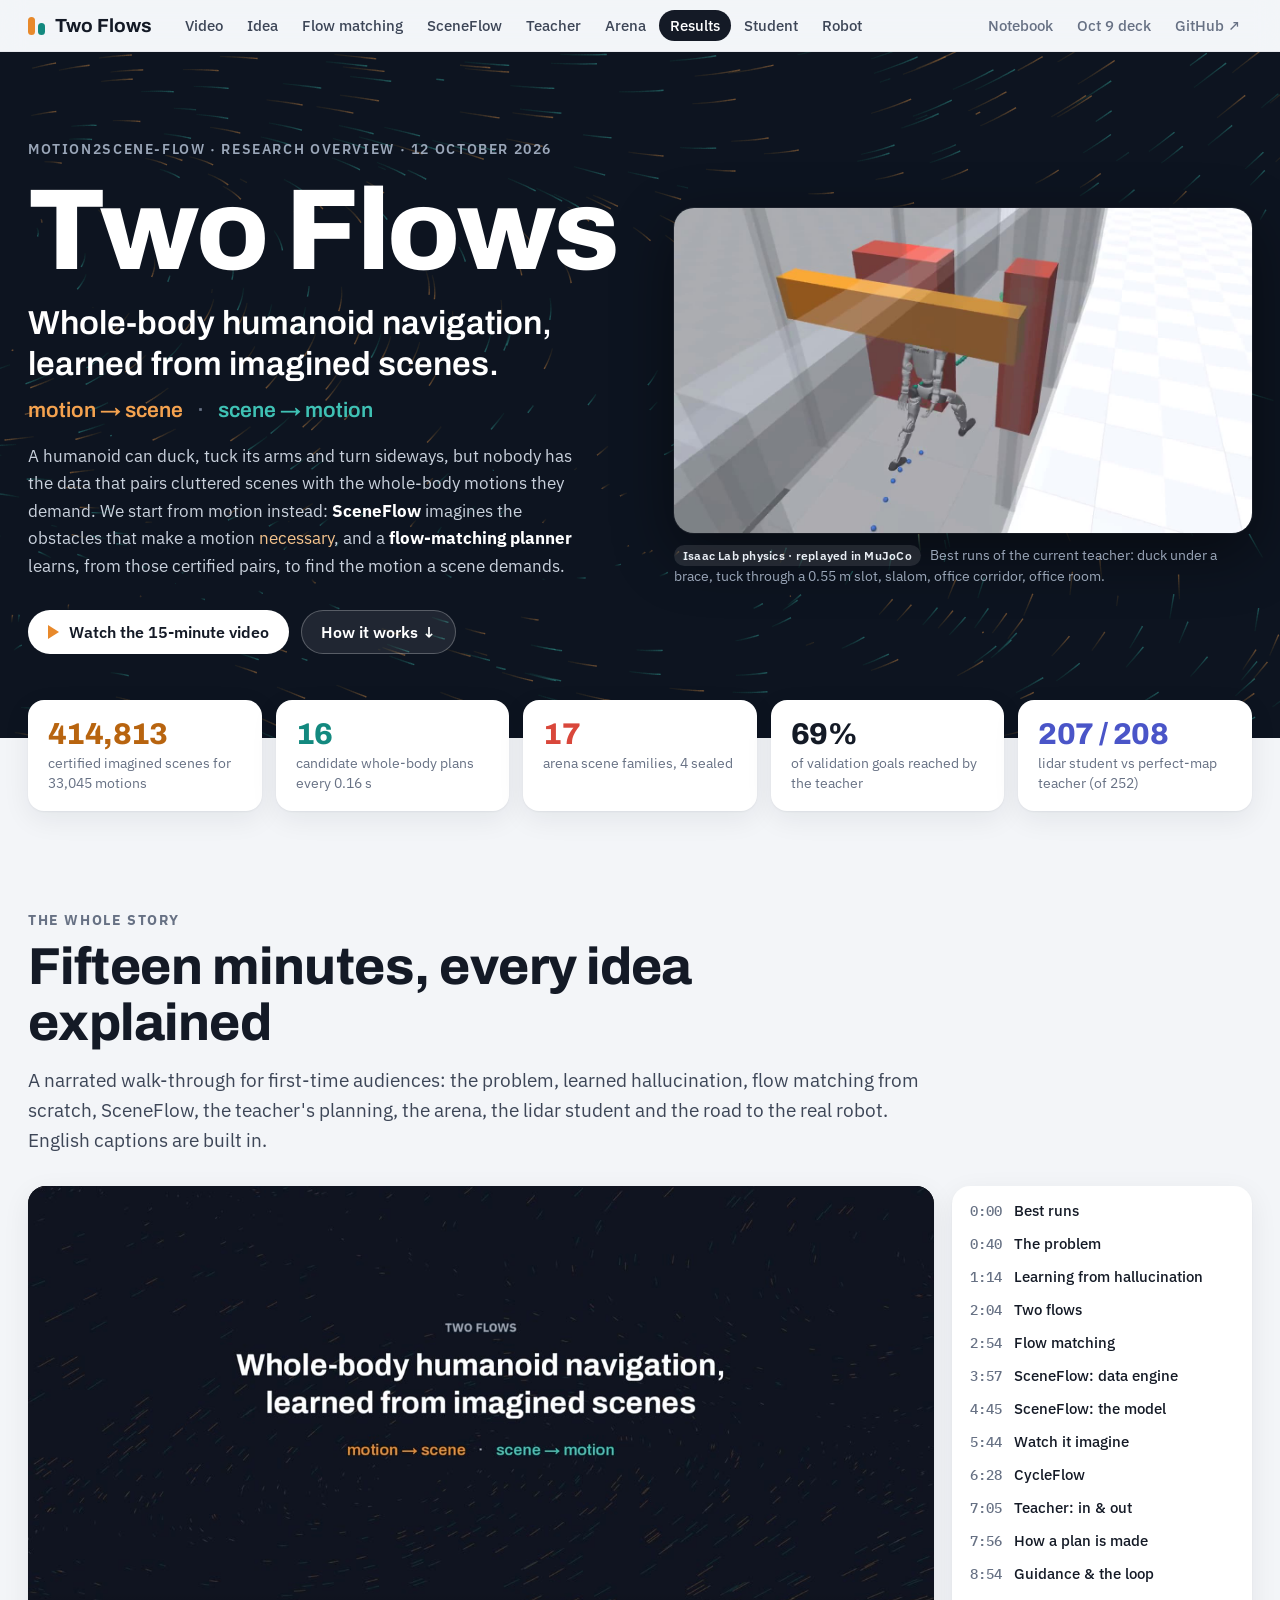
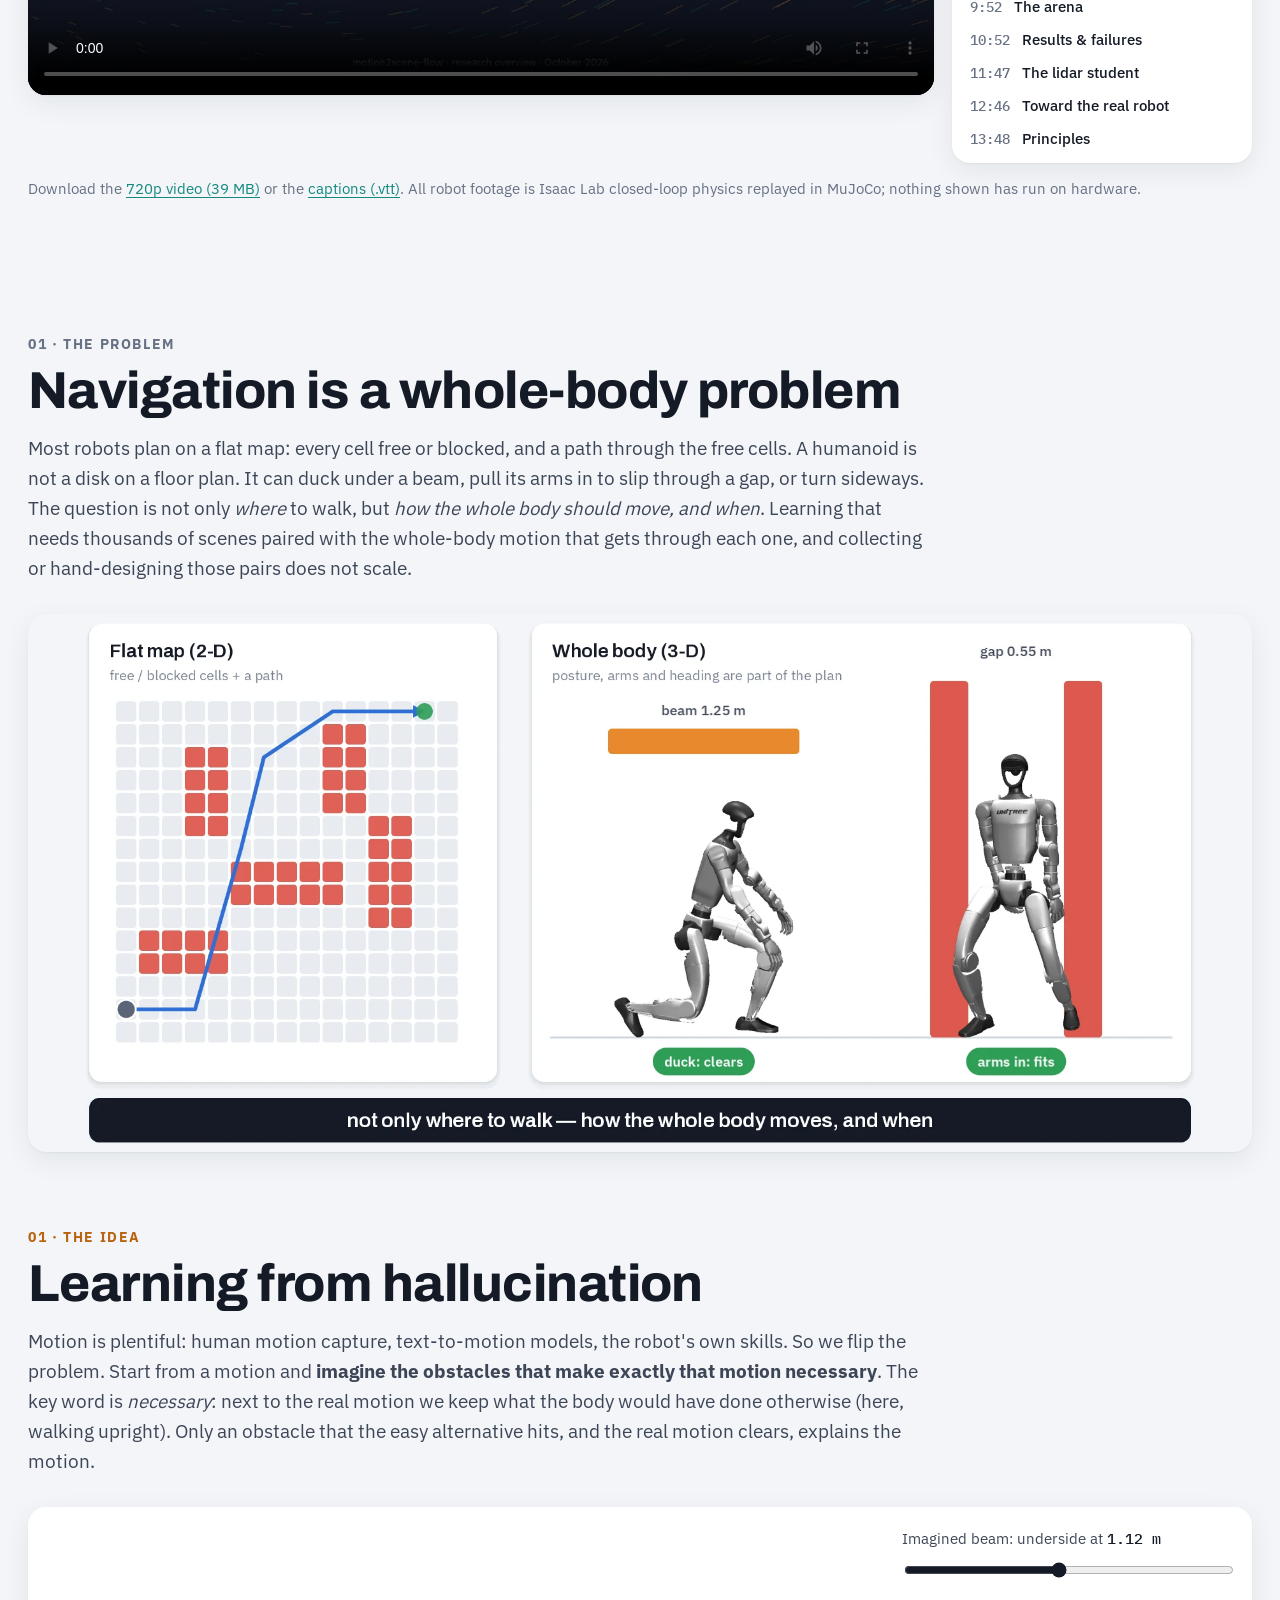
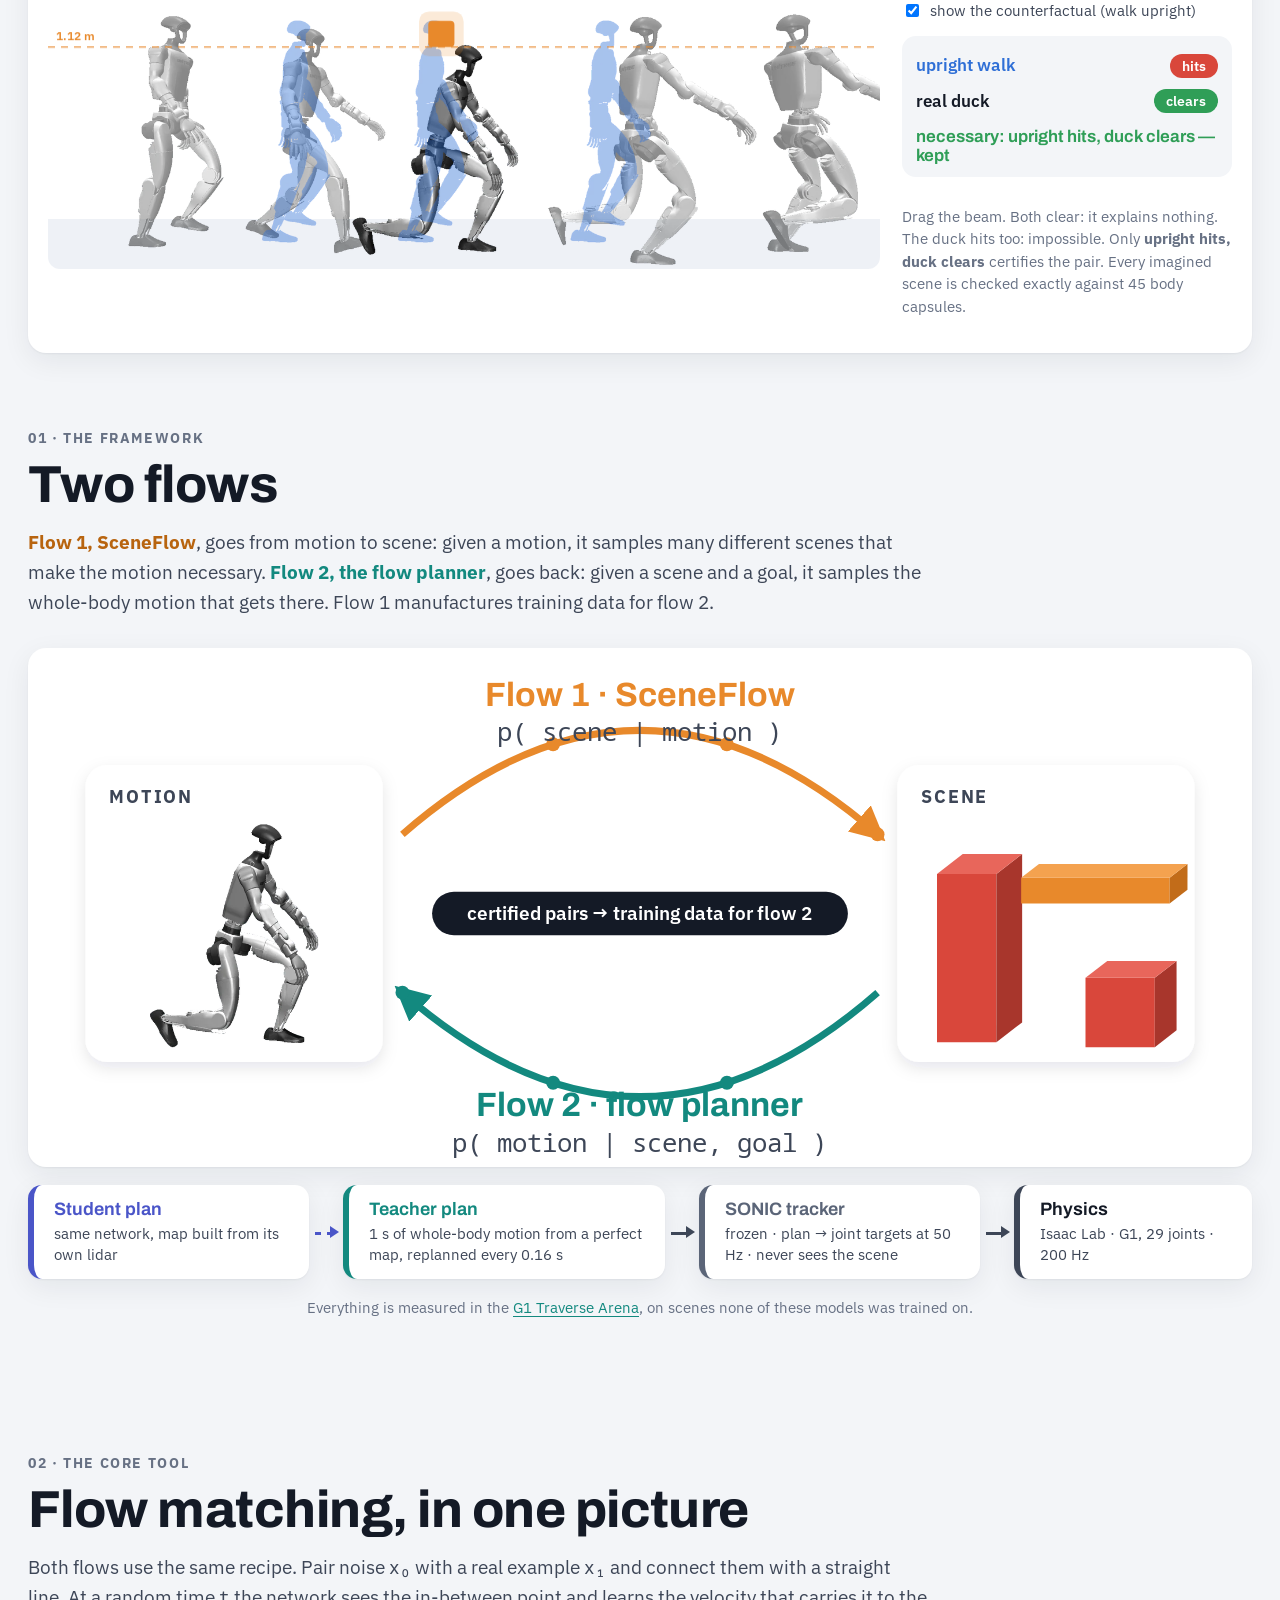
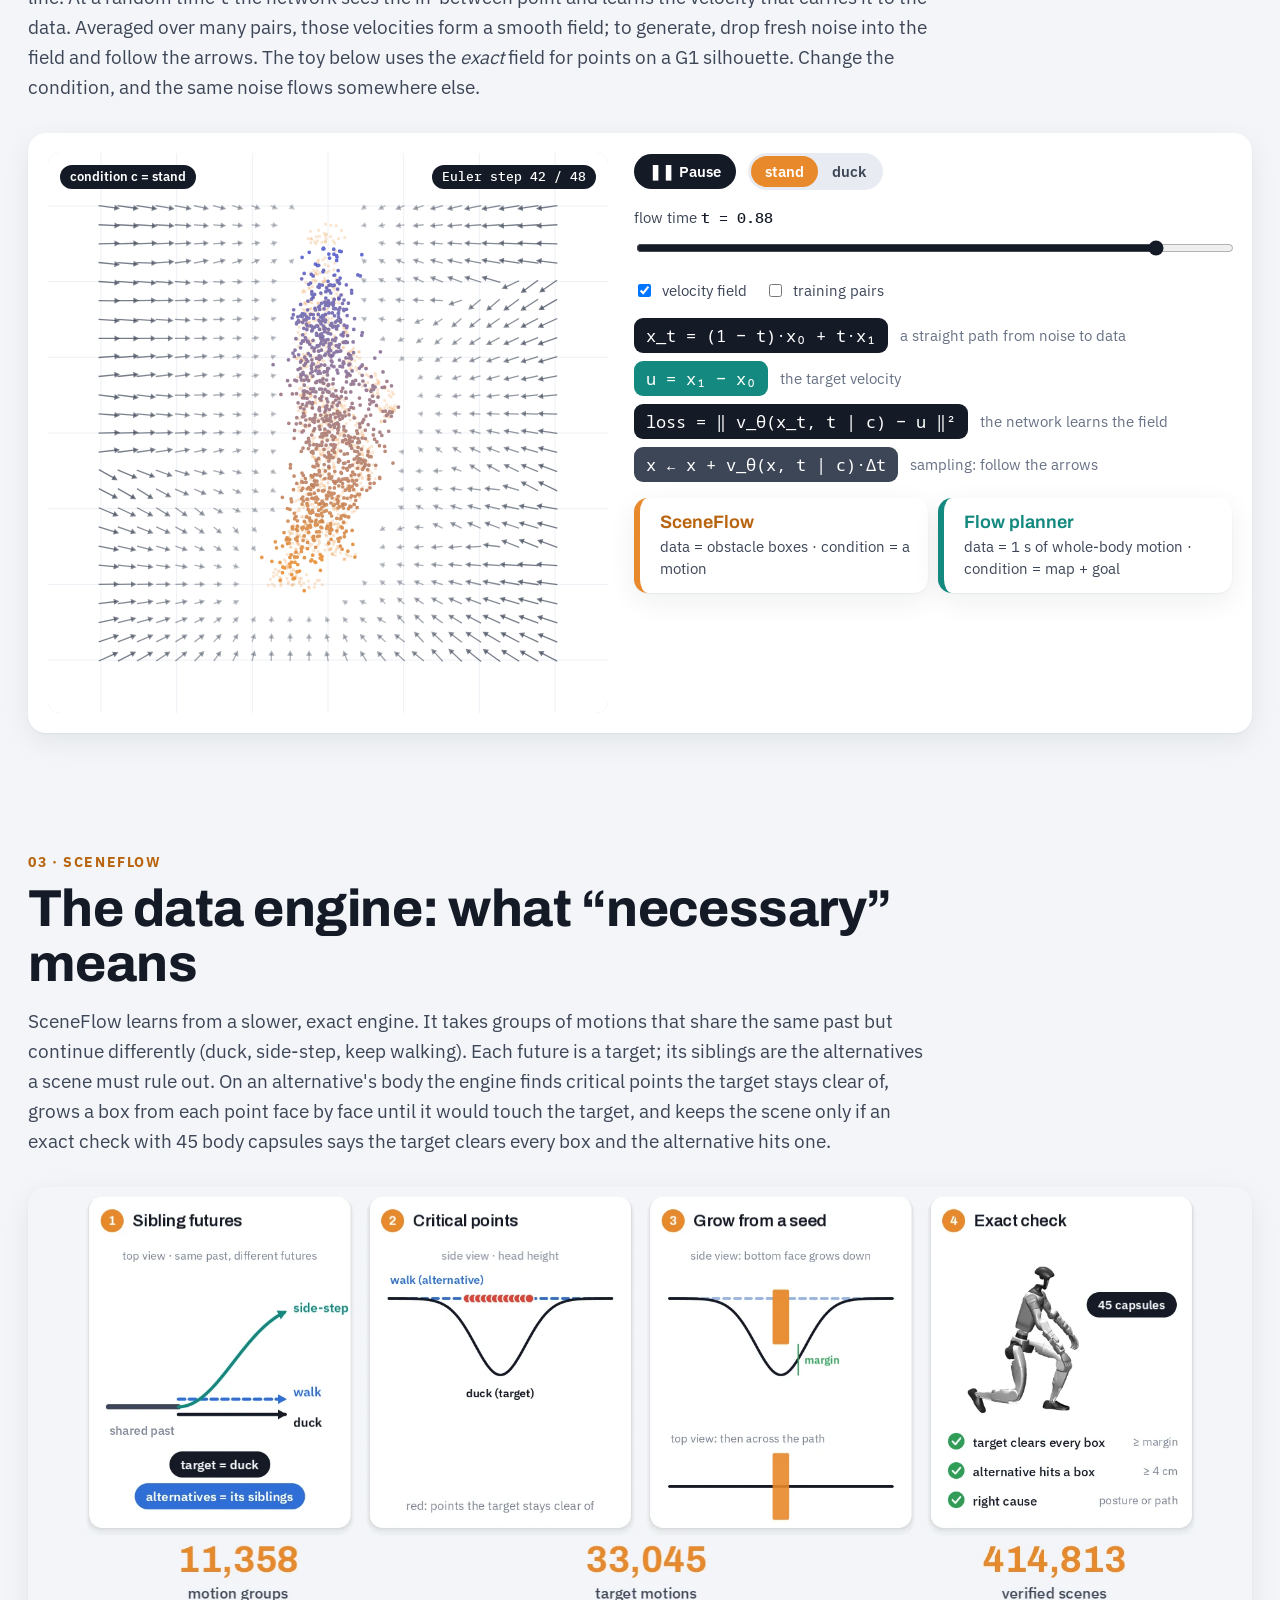
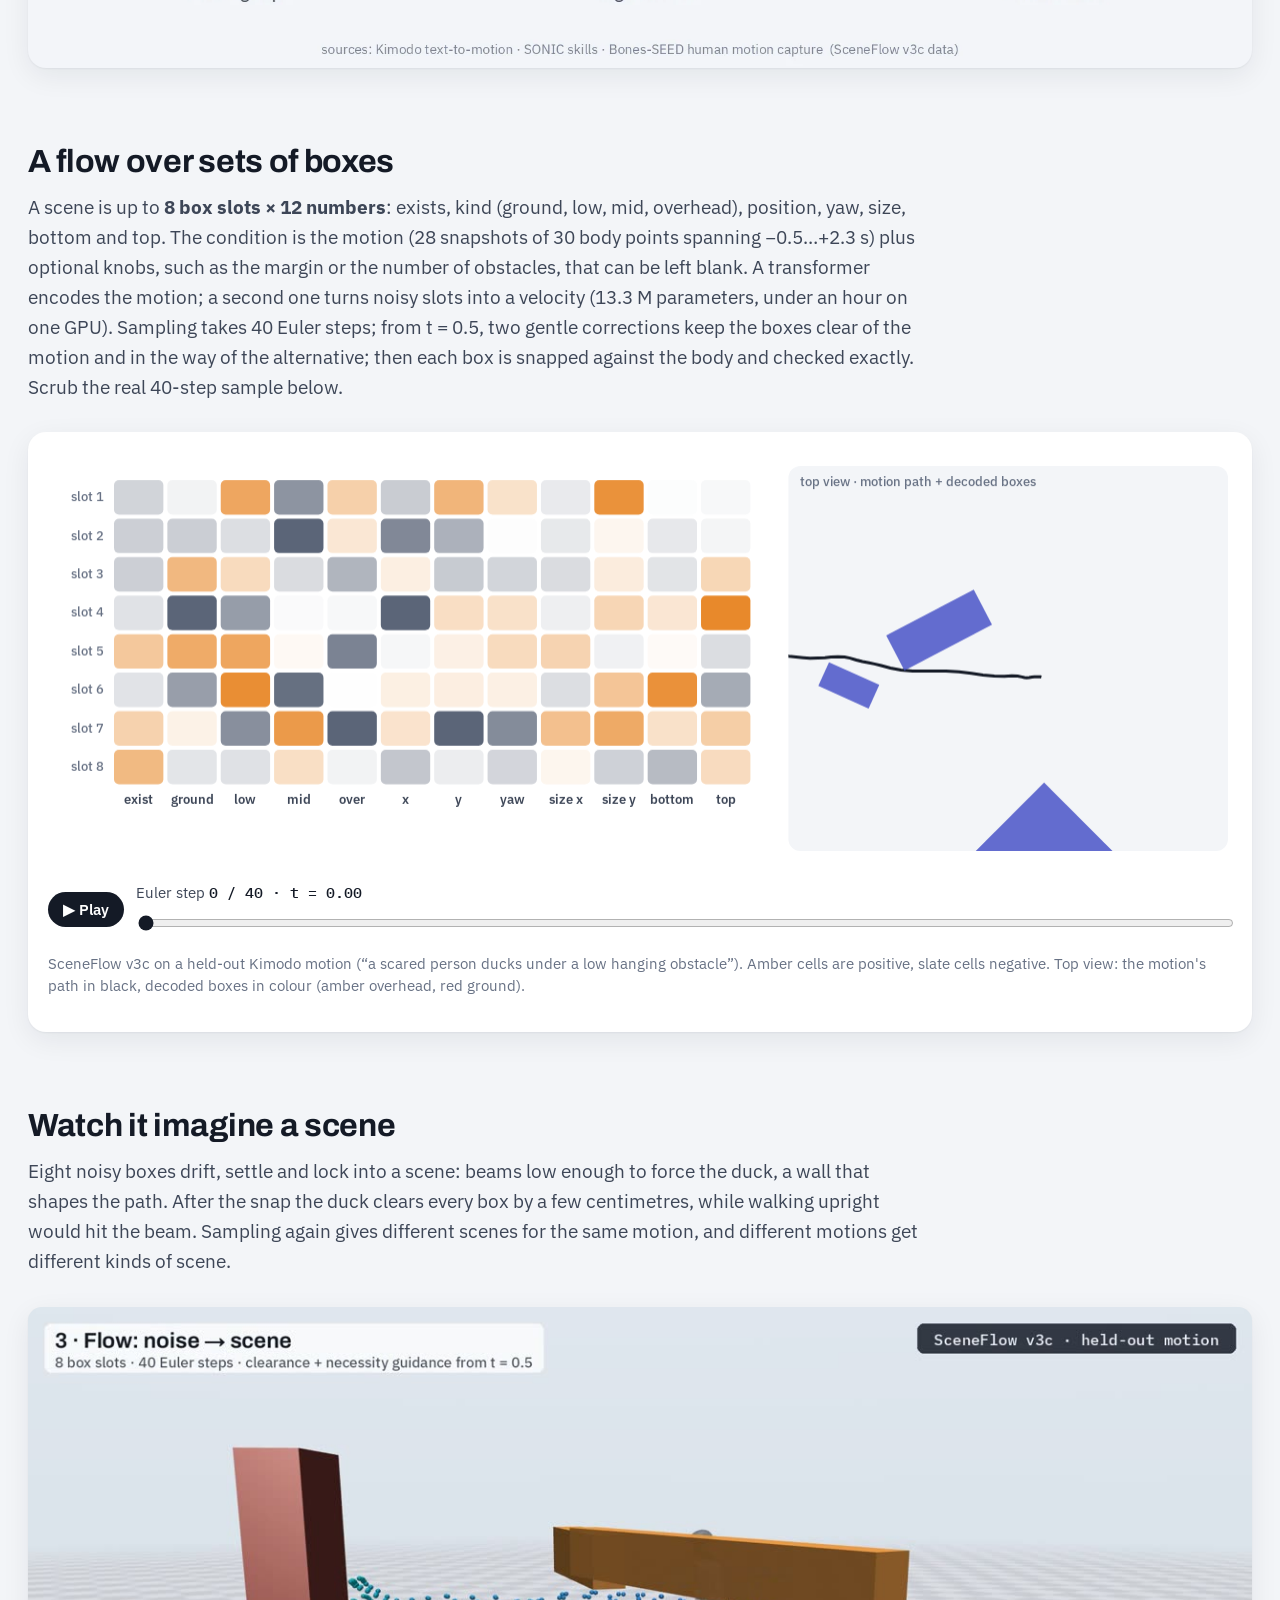
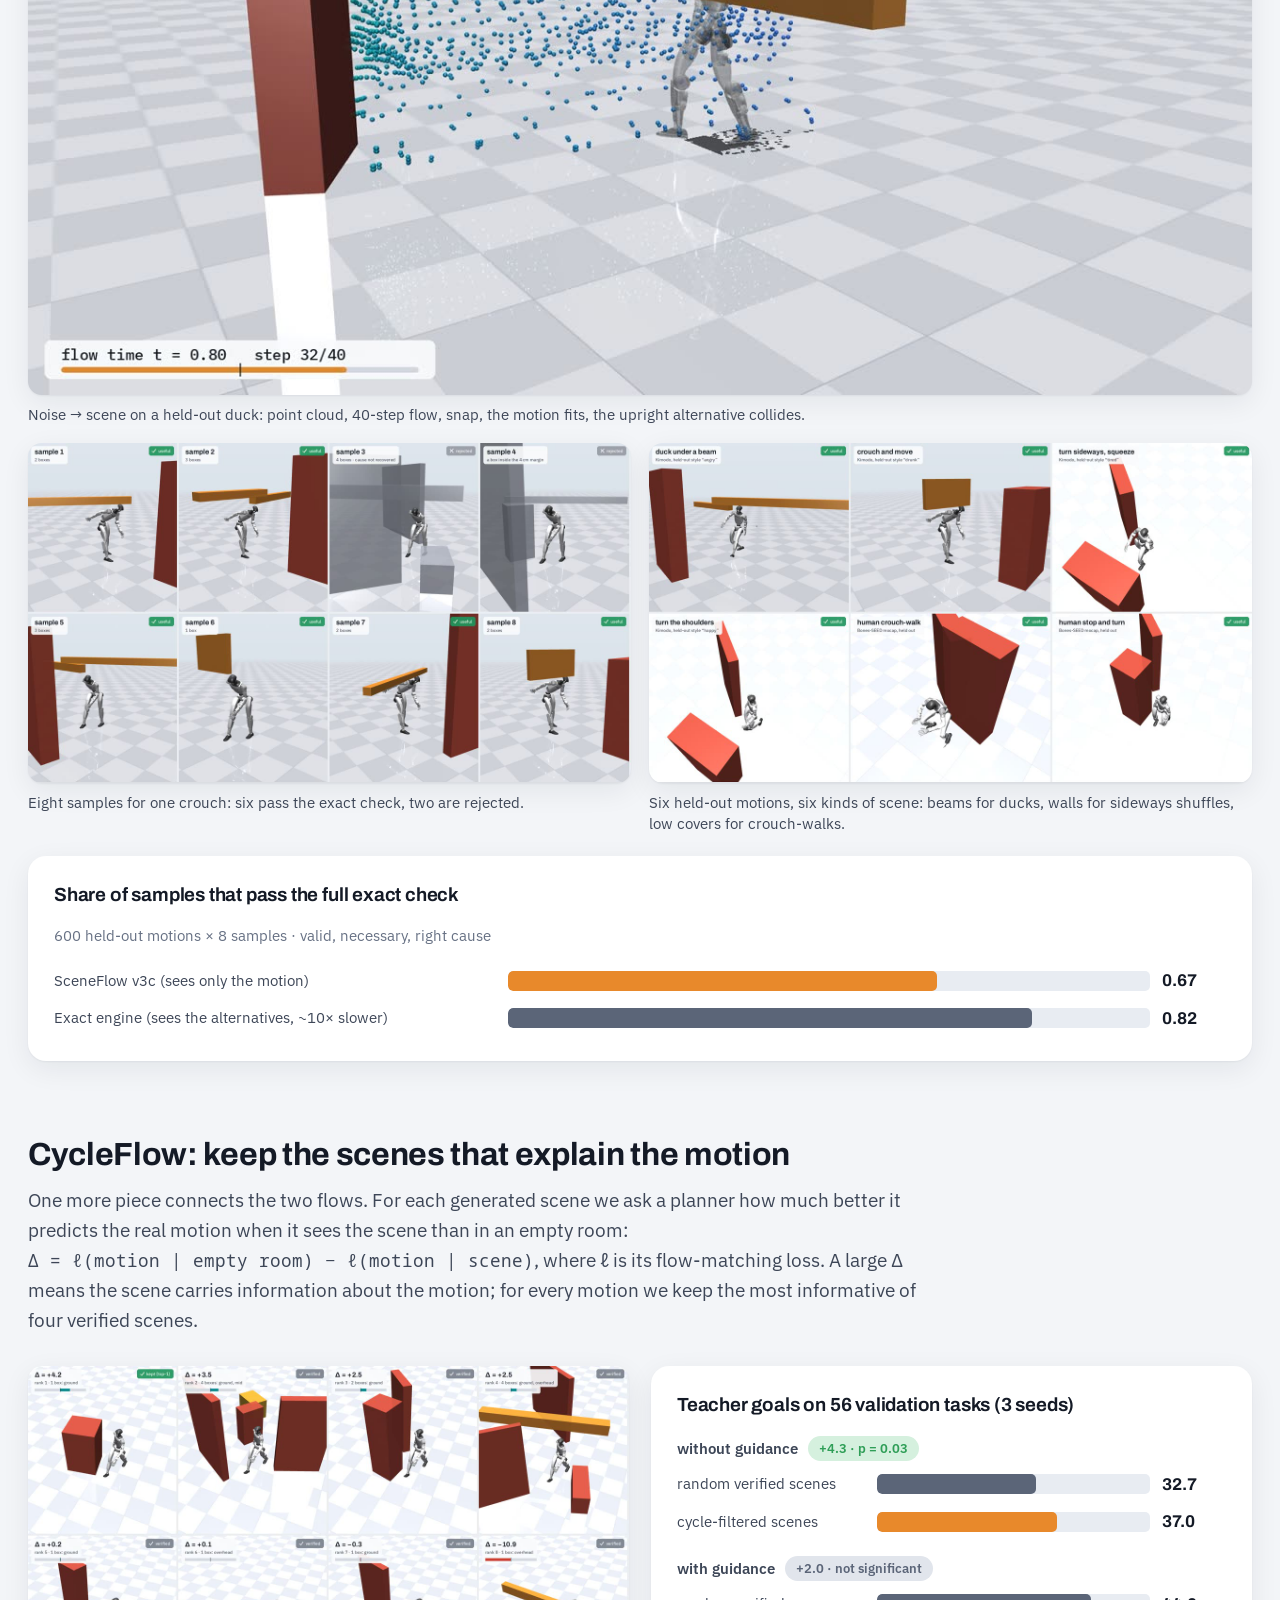
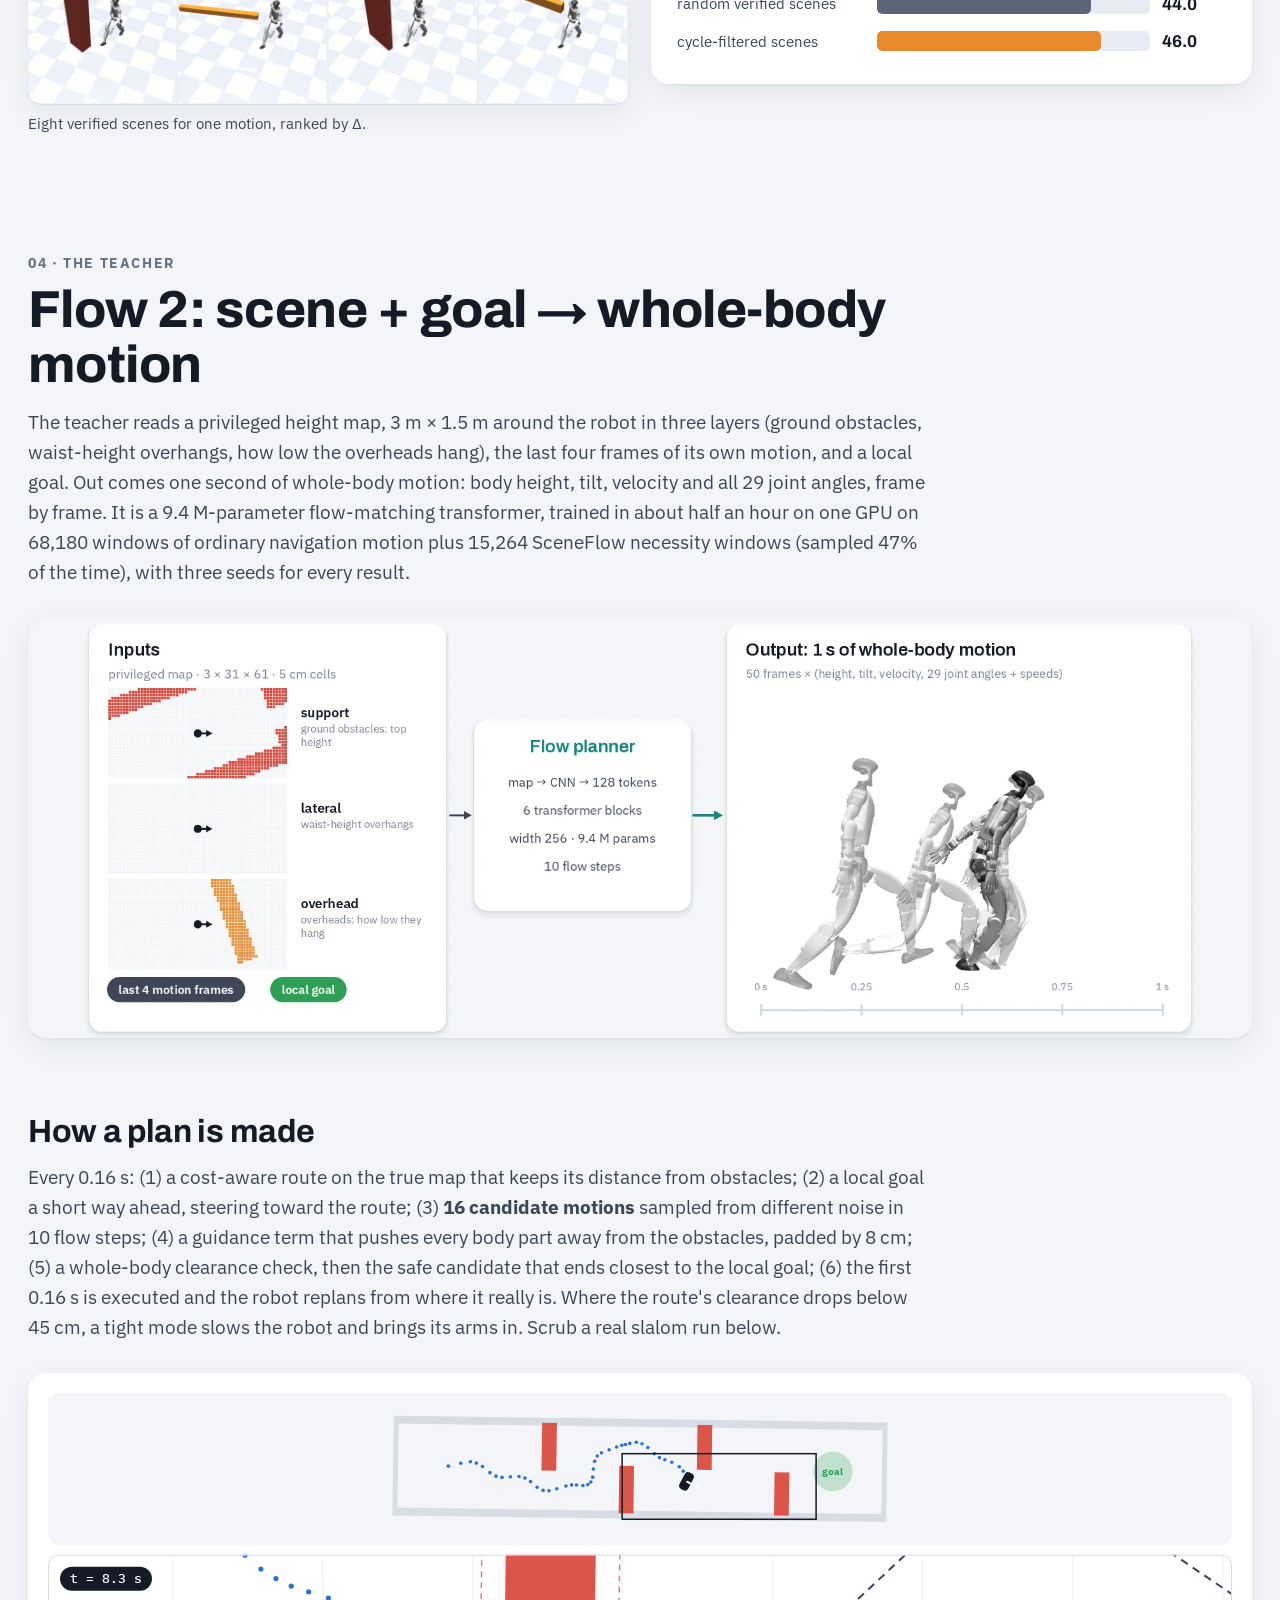
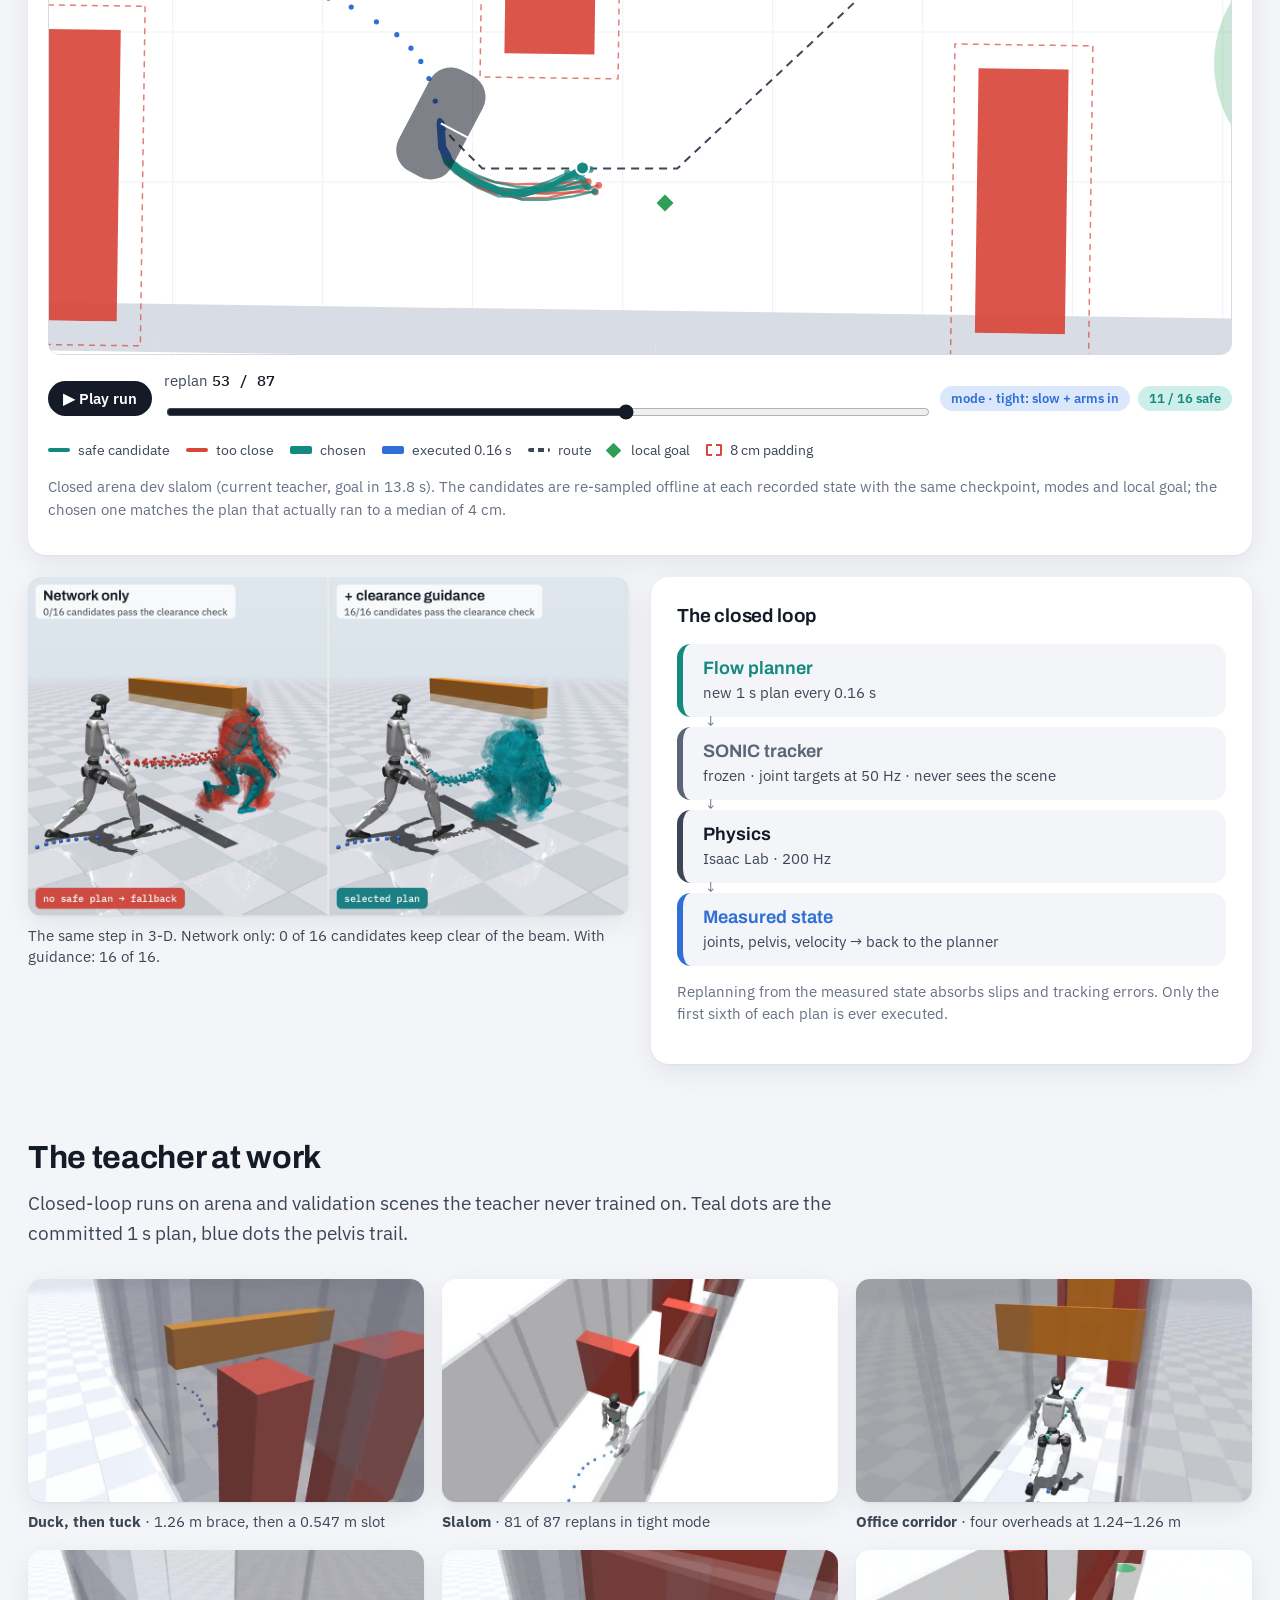
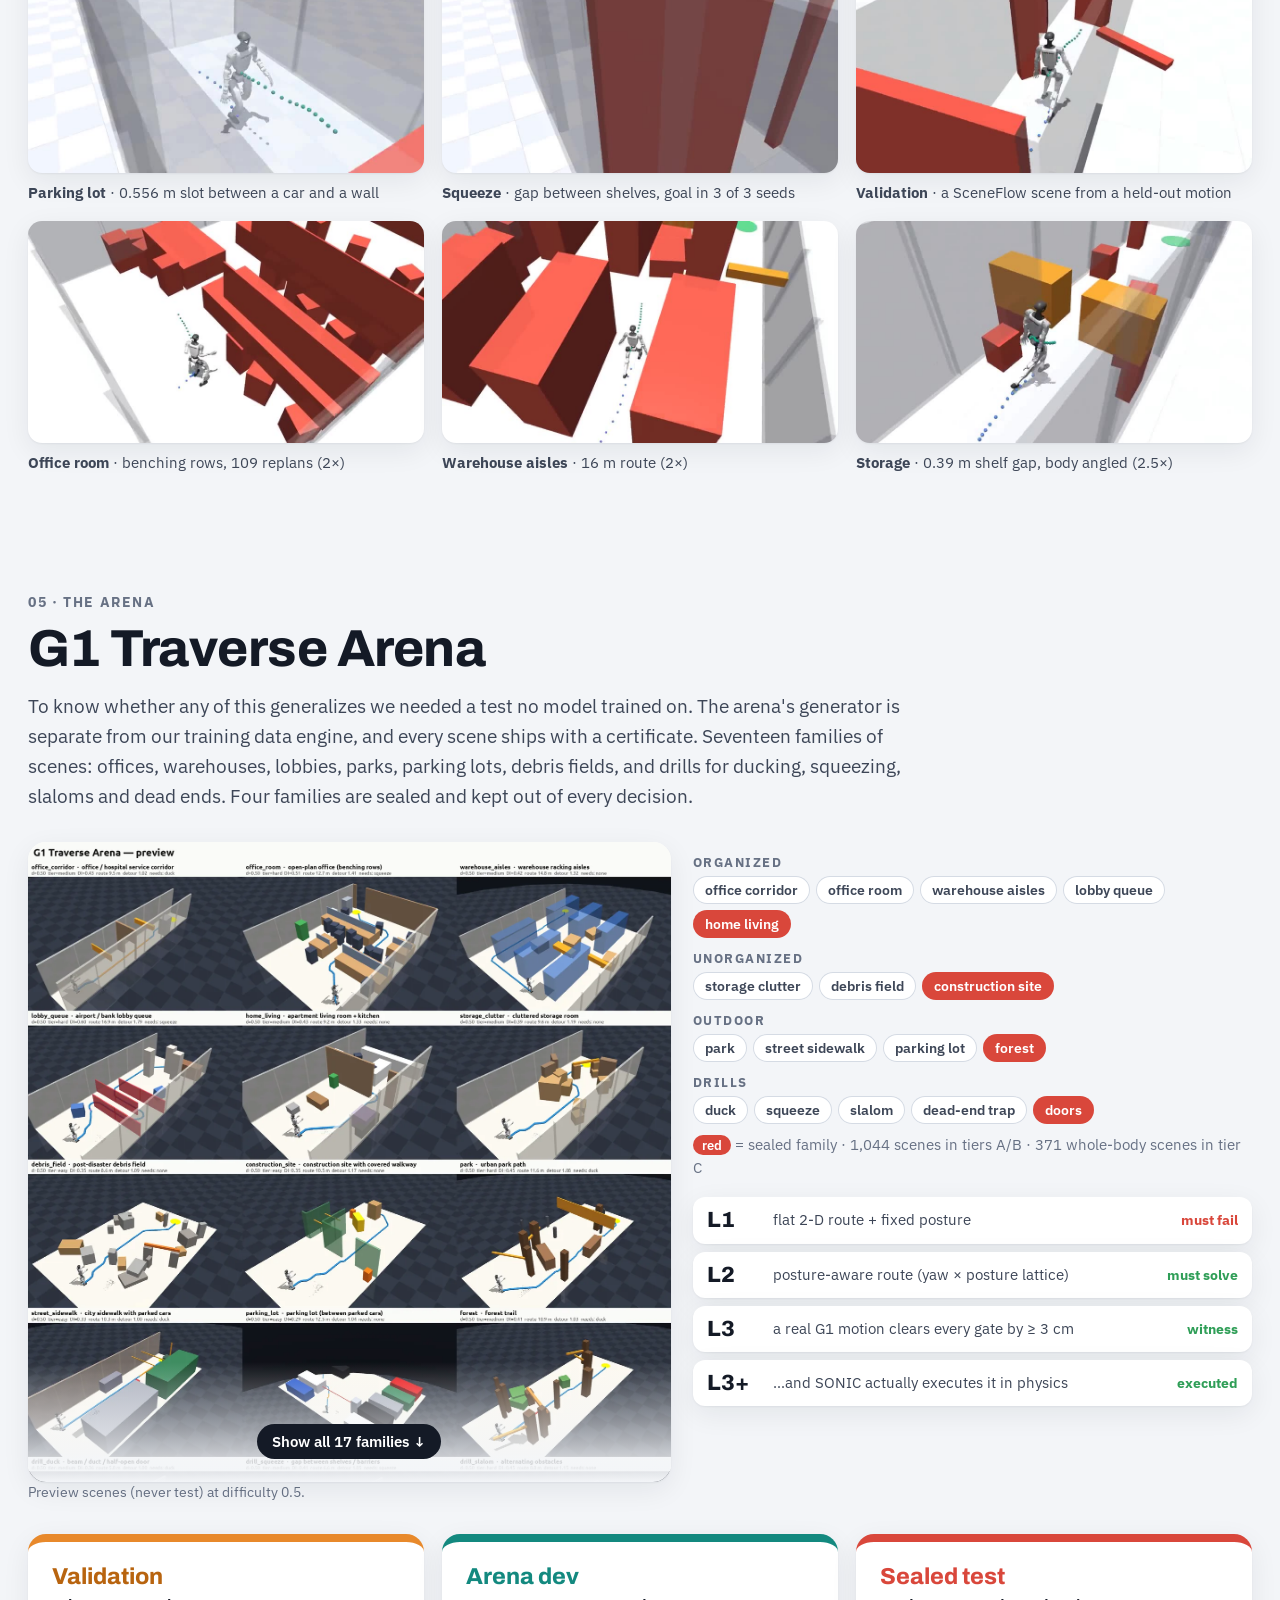
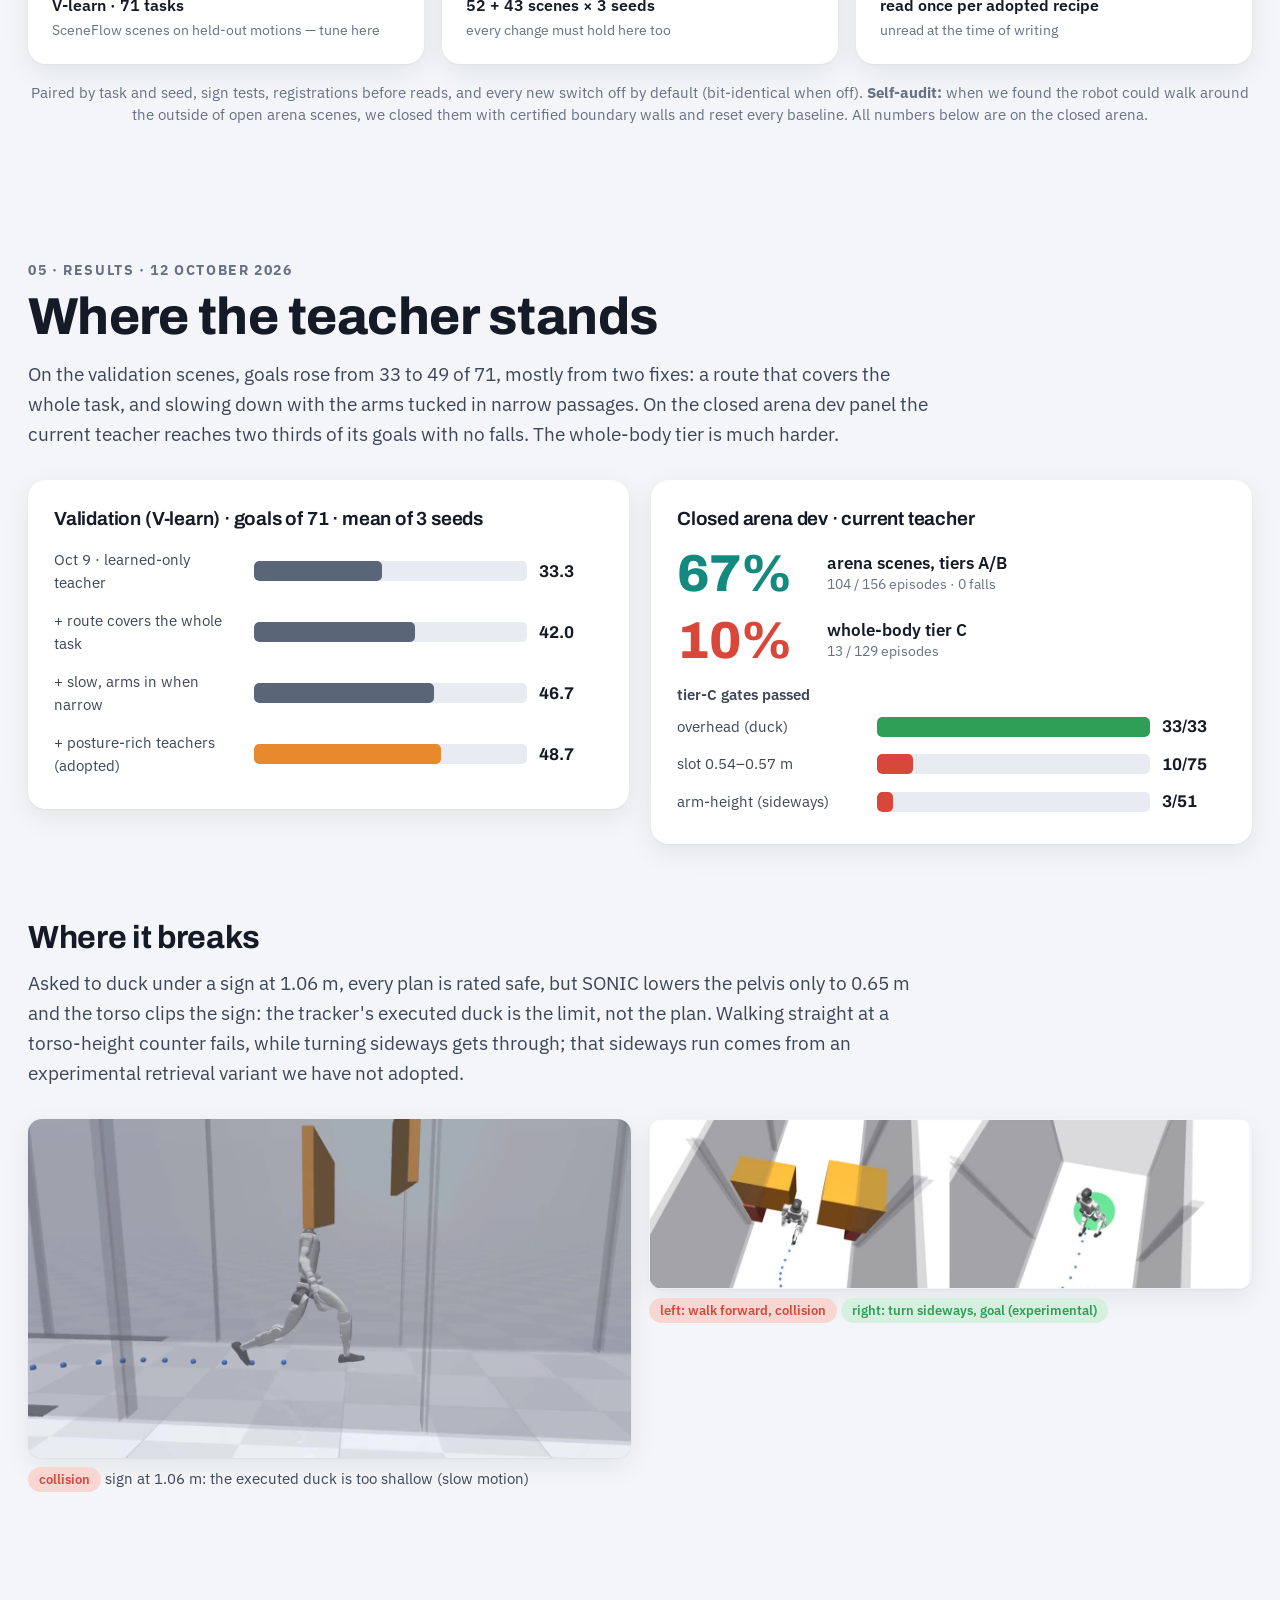
==== commit e52fbc78: "Fix scrolling that stuck at section boundaries; review-driven UX fixes - Scroll-spy no longer calls " ====
--- a/index.html
+++ b/index.html
@@ -271,7 +271,7 @@
   <div class="sec-head"><p class="eyebrow c-red">05 · The arena</p><h2>G1 Traverse Arena</h2>
     <p class="lede">To know whether any of this generalizes we needed a test no model trained on. The arena's generator is separate from our training data engine, and every scene ships with a certificate. Seventeen families of scenes: offices, warehouses, lobbies, parks, parking lots, debris fields, and drills for ducking, squeezing, slaloms and dead ends. Four families are sealed and kept out of every decision.</p></div>
   <div class="split arena-top">
-    <figure class="fig scroller"><div class="scroll-box" tabindex="0" role="region" aria-label="Gallery of the 17 arena families (preview scenes)"><img src="home/img/arena_gallery.webp" width="1440" height="2043" loading="lazy" alt="3-D cards of all 17 arena families at difficulty 0.5 with the G1 at the start and its route."></div><figcaption>Preview scenes (never test) at difficulty 0.5 · scroll inside the frame.</figcaption></figure>
+    <figure class="fig gallery"><div class="expander" id="arena-gallery"><img src="home/img/arena_gallery.webp" width="1440" height="2043" loading="lazy" alt="3-D cards of all 17 arena families at difficulty 0.5 with the G1 at the start and its route."></div><button type="button" class="btn sm expand-btn" aria-expanded="false" aria-controls="arena-gallery">Show all 17 families ↓</button><figcaption>Preview scenes (never test) at difficulty 0.5.</figcaption></figure>
     <div class="families">
       <p class="fam-h">organized</p><p><span class="tag2">office corridor</span><span class="tag2">office room</span><span class="tag2">warehouse aisles</span><span class="tag2">lobby queue</span><span class="tag2 sealed">home living</span></p>
       <p class="fam-h">unorganized</p><p><span class="tag2">storage clutter</span><span class="tag2">debris field</span><span class="tag2 sealed">construction site</span></p>
--- a/home/style.css
+++ b/home/style.css
@@ -1,6 +1,6 @@
 /* Two Flows homepage — same design language as the film (light cards, Archivo + IBM Plex, one colour per idea). */
-@font-face { font-family: "Archivo"; src: url(fonts/archivo.woff2) format("woff2"); font-weight: 100 900; font-display: swap; }
-@font-face { font-family: "Plex Sans"; src: url(fonts/plex-sans.woff2) format("woff2"); font-weight: 100 700; font-display: swap; }
+@font-face { font-family: "Archivo"; src: url(fonts/archivo.woff2) format("woff2"); font-weight: 100 900; font-display: block; }
+@font-face { font-family: "Plex Sans"; src: url(fonts/plex-sans.woff2) format("woff2"); font-weight: 100 700; font-display: block; }
 @font-face { font-family: "Plex Mono"; src: url(fonts/plex-mono.woff2) format("woff2"); font-weight: 400; font-display: swap; }
 @font-face { font-family: "Plex Mono"; src: url(fonts/plex-mono-medium.woff2) format("woff2"); font-weight: 500 600; font-display: swap; }
 @font-face { font-family: "Math Mono"; src: url(fonts/noto-math.woff2) format("woff2"); font-display: swap; }
@@ -24,7 +24,7 @@
 }
 * { box-sizing: border-box; }
 html { scroll-behavior: smooth; scroll-padding-top: 72px; }
-body { margin: 0; background: var(--bg); color: var(--ink); font: 400 17px/1.62 var(--sans); -webkit-font-smoothing: antialiased; text-rendering: optimizeLegibility; overflow-x: hidden; }
+body { margin: 0; background: var(--bg); color: var(--ink); font: 400 17px/1.62 var(--sans); -webkit-font-smoothing: antialiased; text-rendering: optimizeLegibility; overflow-x: hidden; overflow-x: clip; }
 a { color: var(--teal); text-underline-offset: 3px; }
 a:hover { color: var(--ink); }
 img, video, canvas, svg { display: block; max-width: 100%; }
@@ -119,7 +119,7 @@
 /* ---------------------------------------------------------------- video player */
 .player { display: grid; grid-template-columns: 1fr 300px; gap: 18px; align-items: start; }
 .player video { width: 100%; aspect-ratio: 16 / 9; border-radius: var(--r); background: #000; box-shadow: var(--shadow); }
-.chapters { list-style: none; margin: 0; padding: 8px; background: var(--card); border-radius: var(--r); box-shadow: var(--shadow); max-height: 100%; overflow-y: auto; align-self: stretch; }
+.chapters { list-style: none; margin: 0; padding: 8px; background: var(--card); border-radius: var(--r); box-shadow: var(--shadow); }
 .chapters button { width: 100%; display: flex; gap: 12px; align-items: baseline; text-align: left; border: 0; background: transparent; font: 500 13.5px var(--mono); color: var(--muted); padding: 7px 10px; border-radius: 10px; cursor: pointer; }
 .chapters button span { font: 500 15px var(--sans); color: var(--ink); }
 .chapters button:hover { background: var(--bg); }
@@ -217,8 +217,12 @@
 .stack li + li::before { content: ""; position: absolute; left: 36px; top: -13px; height: 12px; border-left: 2px solid var(--line); }
 
 .arena-top { grid-template-columns: 1.15fr 1fr; }
-.scroll-box { height: 600px; overflow-y: auto; border-radius: var(--r); box-shadow: var(--shadow); background: #fff; }
-.scroll-box img { width: 100%; height: auto; }
+.expander { position: relative; max-height: 640px; overflow: hidden; border-radius: var(--r); box-shadow: var(--shadow); background: #fff; }
+.expander::after { content: ""; position: absolute; left: 0; right: 0; bottom: 0; height: 120px; background: linear-gradient(rgba(243, 245, 248, 0), var(--bg)); pointer-events: none; }
+.expander.open { max-height: none; }
+.expander.open::after { display: none; }
+.expander img { width: 100%; height: auto; }
+.gallery .expand-btn { margin: -58px auto 22px; position: relative; z-index: 1; display: flex; }
 .fig figcaption { font-size: 14px; color: var(--muted); margin-top: 8px; }
 .families p { margin: 0 0 6px; display: flex; flex-wrap: wrap; gap: 6px; }
 .families .small { margin-top: 10px; display: block; }
@@ -260,7 +264,7 @@
   .hero-in { grid-template-columns: 1fr; gap: 36px; padding: 64px 24px 72px; }
   .stats { grid-template-columns: repeat(3, 1fr); }
   .player { grid-template-columns: 1fr; }
-  .chapters { display: grid; grid-template-columns: repeat(auto-fill, minmax(230px, 1fr)); max-height: none; }
+  .chapters { display: grid; grid-template-columns: repeat(auto-fill, minmax(230px, 1fr)); }
   .lfh, .fm, .lidar-wrap { grid-template-columns: 1fr; }
   .fm-canvas { max-width: 560px; }
   .lidar-maps { display: grid; grid-template-columns: 1fr 1fr; gap: 0 14px; }
@@ -281,7 +285,7 @@
   .split, .arena-top, .vgrid.g2, .protocol, .principles { grid-template-columns: 1fr; }
   .vgrid.g3 { grid-template-columns: 1fr 1fr; }
   .vgrid .span2 { grid-column: auto; }
-  .scroll-box { height: 440px; }
+  .expander { max-height: 460px; }
 }
 @media (max-width: 600px) {
   body { font-size: 16px; }
